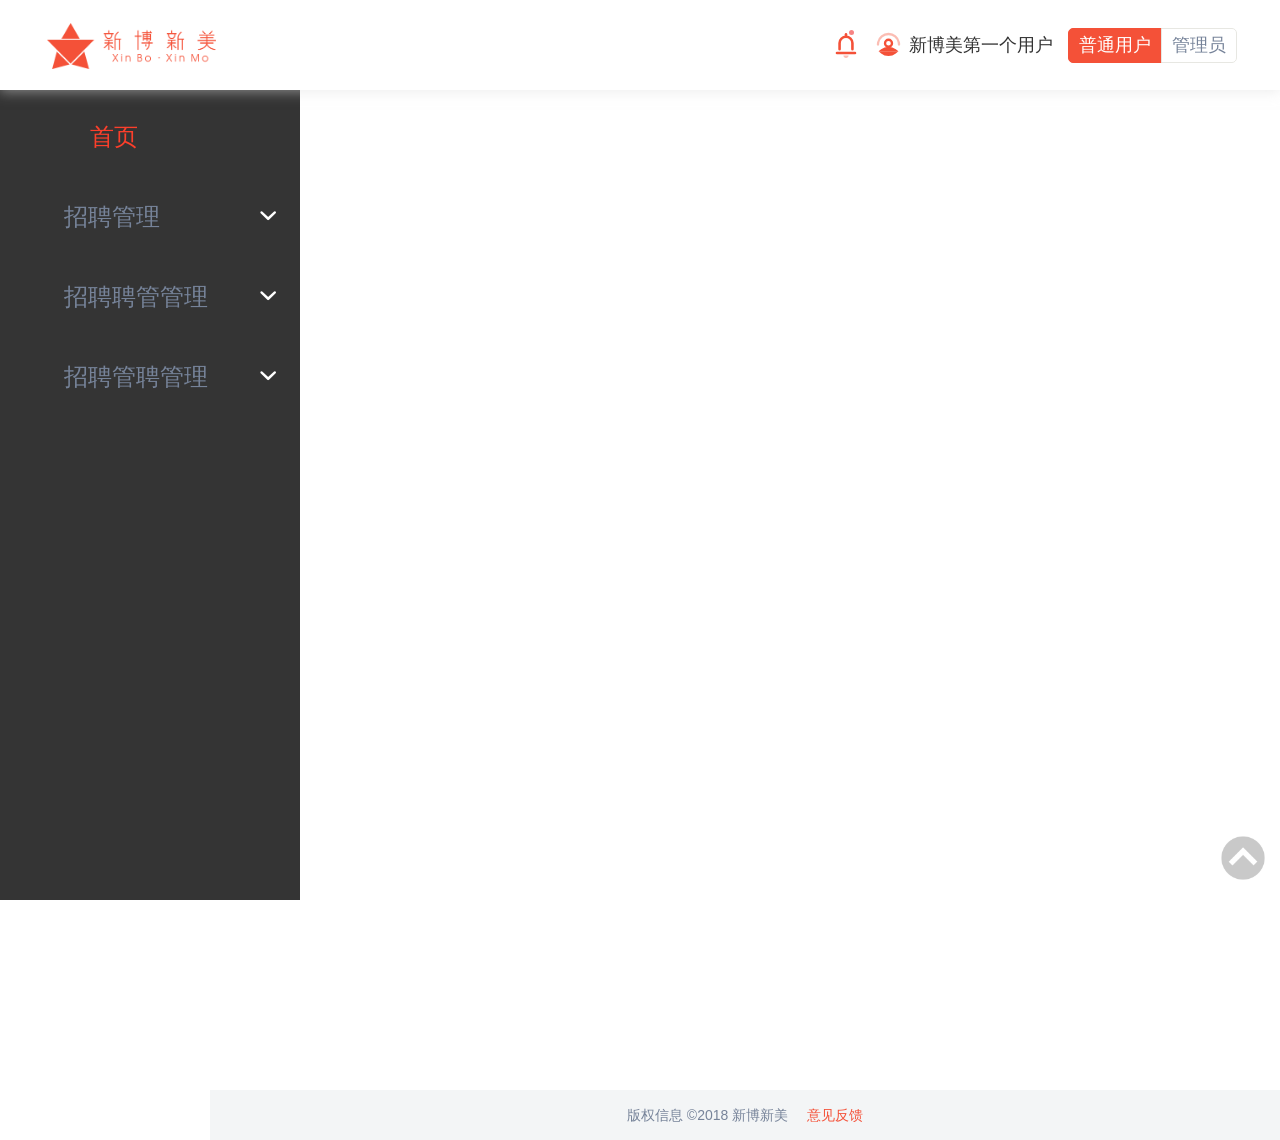
==== index.html @ 7278bc12 "去掉jqui" ====
<!DOCTYPE html>
<html lang="en">
    <head>
        <meta charset="utf-8">
        <title>首页</title>
        <!-- Mobile specific metas -->
        <meta name="viewport" content="width=device-width, initial-scale=1, maximum-scale=1">
        <!-- Force IE9 to render in normal mode -->
        <!--[if IE]>
        <meta http-equiv="x-ua-compatible" content="IE=9" />
        <![endif]-->
        <meta name="description" content=""/>
        <meta name="keywords" content=""/>
        <!-- Icons -->
        <link href="assets/css/icons.css" rel="stylesheet" />
        <!-- Fav and touch icons -->
        <link rel="icon" href="assets/img/ico/favicon.ico" type="image/png">
        <!-- Bootstrap stylesheets (included template modifications) -->
        <link href="assets/css/bootstrap.css" rel="stylesheet" />
        <!-- Plugins stylesheets (all plugin custom css) -->
        <link href="assets/css/plugins.css" rel="stylesheet" />
        <!-- Main stylesheets (template main css file) -->
        <link href="assets/css/main.css" rel="stylesheet" />
    </head>
    <body>
        <!-- Start #header -->
        <div id="header">
            <div class="container-fluid">
                <div class="navbar">
                    <!--logo-->
                    <div class="navbar-header">
                        <a class="navbar-logo" href="index.html">
                            <img src="assets/img/xm-logo.svg">
                        </a>
                    </div>
                    <nav class="top-nav" role="navigation">
                        <ul class="nav navbar-nav pull-right nav-right">
                            <li>
                                <a href="#">
                                    <img class="navicon" src="assets/img/notification.svg" alt="消息">
                                    <span class="square-4 bg-danger"></span>
                                </a>
                            </li>
                            <li>
                                <a href="#">
                                    <img class="navicon" src="assets/img/profile.svg" alt="admin">新博美第一个用户
                                </a>
                            </li>
                            <li>
                                <div class="btn-group btn-account">
                                    <button class="btn btn-primary btn-sm">普通用户</button>
                                    <button class="btn btn-default btn-sm">管理员</button>
                                </div>
                            </li>
                        </ul>
                    </nav>
                </div>
            </div>
            <!-- Start .header-inner -->
        </div>
        <!-- End #header -->

        <!-- Start #sidebar -->
        <div id="sidebar" >
            <div class="sidebar-inner">
                <!-- Start #sideNav -->
                <ul id="sideNav" class="nav nav-pills nav-stacked">
                    <li><a href="index.html">首页</a></li>
                    <li>
                        <a href="#">招聘管理</a>
                        <ul class="nav sub">
                            <li><a href="Apply.html">用人申请</a></li>
                            <li><a href="#">发布招聘</a></li>
                            <li><a href="#">应聘者管理</a></li>
                            <li><a href="#">人才库</a></li>
                        </ul>
                    </li>
                    <li>
                        <a href="#">招聘聘管管理</a>
                        <ul class="nav sub">
                            <li><a href="Apply.html">用人申请</a></li>
                            <li><a href="#">发布招聘</a></li>
                            <li><a href="#">应聘者管理</a></li>
                            <li><a href="#">人才库</a></li>
                        </ul>
                    </li>
                    <li>
                        <a href="#">招聘管聘管理</a>
                        <ul class="nav sub">
                            <li><a href="Apply.html">用人申请</a></li>
                            <li><a href="#">发布招聘</a></li>
                            <li><a href="#">应聘者管理</a></li>
                            <li><a href="#">人才库</a></li>
                        </ul>
                    </li>


                </ul>
                <!-- End #sideNav -->
            </div>
        </div>
        <!-- End #sidebar -->

        <!-- Start #content -->
        <div id="content">
            <!-- Start .content-wrapper -->
            <div class="content-wrapper">

                <!-- End .row -->
                <div class="outlet">
                    <!-- Start .outlet -->
                    <!-- Page start here ( usual with .row ) -->

                    <div class="row" style="height: 1000px">

                    </div>
                    <!-- Page End here -->

                </div>
                <!-- End .outlet -->
                <!--start footer-->
                <footer class="footer">
                    <div class="row">
                        <div class="col-lg-12 col-md-12">
                            版权信息 ©2018 新博新美  <a href="">意见反馈</a>
                        </div>
                    </div>
                </footer>
                <!--end footer-->
            </div>
            <!-- End .content-wrapper -->
            <div class="clearfix"></div>
        </div>
        <!-- End #content -->
       
        <!-- Important javascript libs(put in all pages) -->
        <script src="assets/js/jquery-1.8.3.min.js"></script>
        <script src="assets/js/jquery-ui.js"></script>
        <![endif]-->
        <!-- Bootstrap plugins -->
        <script src="assets/js/bootstrap/bootstrap.js"></script>
        <!-- Handle responsive view functions -->
        <script src="assets/js/jRespond.min.js"></script>
        <!-- Custom scroll for sidebars,tables and etc. -->
        <script src="assets/plugins/core/slimscroll/jquery.slimscroll.min.js"></script>
        <script src="assets/plugins/core/slimscroll/jquery.slimscroll.horizontal.min.js"></script>

        <!-- Other plugins ( load only nessesary plugins for every page) -->
        <script src="assets/plugins/forms/icheck/jquery.icheck.js"></script>
        <script src="assets/plugins/misc/highlight/highlight.pack.js"></script>
        <script src="assets/plugins/misc/countTo/jquery.countTo.js"></script>
        <script src="assets/js/jquery.sprFlat.js"></script>
        <script src="assets/js/app.js"></script>
    </body>
</html>
---- assets/css/icons.css ----
/* ==========================================================================
Icon packs
========================================================================== */
@font-face {
  font-family: 'icomoon';
  src:url('../fonts/icomoon.eot');
  src:url('../fonts/icomoon.eot?#iefix') format('embedded-opentype'),
    url('../fonts/icomoon.ttf') format('truetype'),
    url('../fonts/icomoon.woff') format('woff'),
    url('../fonts/icomoon.svg#icomoon') format('svg');
  font-weight: normal;
  font-style: normal;
}

@font-face {
  font-family: 'brocolidry';
  src:url('../fonts/brocolidry.eot');
  src:url('../fonts/brocolidry.eot?#iefix') format('embedded-opentype'),
    url('../fonts/brocolidry.ttf') format('truetype'),
    url('../fonts/brocolidry.woff') format('woff'),
    url('../fonts/brocolidry.svg#brocolidry') format('svg');
  font-weight: normal;
  font-style: normal;
}

@font-face {
  font-family: 'ecoico';
  src:url('../fonts/ecoico.eot');
  src:url('../fonts/ecoico.eot?#iefix') format('embedded-opentype'),
    url('../fonts/ecoico.ttf') format('truetype'),
    url('../fonts/ecoico.woff') format('woff'),
    url('../fonts/ecoico.svg#ecoico') format('svg');
  font-weight: normal;
  font-style: normal;
}

@font-face {
  font-family: 'steadysets';
  src:url('../fonts/steadysets.eot');
  src:url('../fonts/steadysets.eot?#iefix') format('embedded-opentype'),
    url('../fonts/steadysets.ttf') format('truetype'),
    url('../fonts/steadysets.woff') format('woff'),
    url('../fonts/steadysets.svg#steadysets') format('svg');
  font-weight: normal;
  font-style: normal;
}

@font-face {
  font-family: 'meteo';
  src:url('../fonts/meteo.eot');
  src:url('../fonts/meteo.eot?#iefix') format('embedded-opentype'),
    url('../fonts/meteo.ttf') format('truetype'),
    url('../fonts/meteo.woff') format('woff'),
    url('../fonts/meteo.svg#meteo') format('svg');
  font-weight: normal;
  font-style: normal;
}

@font-face {
  font-family: 'entypo';
  src:url('../fonts/entypo.eot');
  src:url('../fonts/entypo.eot?#iefix') format('embedded-opentype'),
    url('../fonts/entypo.ttf') format('truetype'),
    url('../fonts/entypo.woff') format('woff'),
    url('../fonts/entypo.svg#entypo') format('svg');
  font-weight: normal;
  font-style: normal;
}

@font-face {
  font-family: 'fontawesome';
  src:url('../fonts/fontawesome.eot');
  src:url('../fonts/fontawesome.eot?#iefix') format('embedded-opentype'),
    url('../fonts/fontawesome.ttf') format('truetype'),
    url('../fonts/fontawesome.woff') format('woff'),
    url('../fonts/fontawesome.svg#fontawesome') format('svg');
  font-weight: normal;
  font-style: normal;
}

/* ------------------ Icon preview ( remove it in production sever )--------------------*/
.icon-page i {font-size: 20px; margin-bottom: 10px;}
.icon-page .row {margin-left: 0;margin-right: 0;}

/* ------------------ Target all icons --------------------*/
[class^="im-"], 
[class^="br-"], 
[class^="ec-"], 
[class^="st-"], 
[class^="me-"],
[class^="en-"],
[class^="fa-"] {
  display: inline-block;
  vertical-align: middle;
  margin-top: -1px;
}


/* ------------------ Ico moon --------------------*/
[class^="im-"] {
  font-family: 'icomoon';
  speak: none;
  font-style: normal;
  font-weight: normal;
  font-variant: normal;
  text-transform: none;
  line-height: 1;
  -webkit-font-smoothing: antialiased;
  -moz-osx-font-smoothing: grayscale;
}
.im-home:before {
  content: "\e600";
}
.im-home2:before {
  content: "\e601";
}
.im-home3:before {
  content: "\e602";
}
.im-office:before {
  content: "\e603";
}
.im-newspaper:before {
  content: "\e604";
}
.im-pencil:before {
  content: "\e605";
}
.im-pencil2:before {
  content: "\e606";
}
.im-quill:before {
  content: "\e607";
}
.im-pen:before {
  content: "\e608";
}
.im-headphones:before {
  content: "\e609";
}
.im-play:before {
  content: "\e60a";
}
.im-film:before {
  content: "\e60b";
}
.im-camera:before {
  content: "\e60c";
}
.im-dice:before {
  content: "\e60d";
}
.im-pacman:before {
  content: "\e60e";
}
.im-spades:before {
  content: "\e60f";
}
.im-clubs:before {
  content: "\e610";
}
.im-diamonds:before {
  content: "\e611";
}
.im-file:before {
  content: "\e612";
}
.im-profile:before {
  content: "\e613";
}
.im-file2:before {
  content: "\e614";
}
.im-file3:before {
  content: "\e615";
}
.im-file4:before {
  content: "\e616";
}
.im-copy:before {
  content: "\e617";
}
.im-copy2:before {
  content: "\e618";
}
.im-copy3:before {
  content: "\e619";
}
.im-paste:before {
  content: "\e61a";
}
.im-qrcode:before {
  content: "\e61b";
}
.im-ticket:before {
  content: "\e61c";
}
.im-cart:before {
  content: "\e61d";
}
.im-cart2:before {
  content: "\e61e";
}
.im-cart3:before {
  content: "\e61f";
}
.im-coin:before {
  content: "\e620";
}
.im-credit:before {
  content: "\e621";
}
.im-calculate:before {
  content: "\e622";
}
.im-support:before {
  content: "\e623";
}
.im-compass:before {
  content: "\e624";
}
.im-map:before {
  content: "\e625";
}
.im-map2:before {
  content: "\e626";
}
.im-history:before {
  content: "\e627";
}
.im-clock:before {
  content: "\e628";
}
.im-clock2:before {
  content: "\e629";
}
.im-alarm:before {
  content: "\e62a";
}
.im-alarm2:before {
  content: "\e62b";
}
.im-bell:before {
  content: "\e62c";
}
.im-mobile:before {
  content: "\e62d";
}
.im-tablet:before {
  content: "\e62e";
}
.im-tv:before {
  content: "\e62f";
}
.im-cabinet:before {
  content: "\e630";
}
.im-drawer:before {
  content: "\e631";
}
.im-drawer2:before {
  content: "\e632";
}
.im-drawer3:before {
  content: "\e633";
}
.im-box-add:before {
  content: "\e634";
}
.im-box-remove:before {
  content: "\e635";
}
.im-undo:before {
  content: "\e636";
}
.im-redo:before {
  content: "\e637";
}
.im-forward:before {
  content: "\e638";
}
.im-reply:before {
  content: "\e639";
}
.im-bubble:before {
  content: "\e63a";
}
.im-bubbles:before {
  content: "\e63b";
}
.im-bubbles2:before {
  content: "\e63c";
}
.im-bubble2:before {
  content: "\e63d";
}
.im-bubbles3:before {
  content: "\e63e";
}
.im-busy:before {
  content: "\e63f";
}
.im-spinner:before {
  content: "\e640";
}
.im-spinner2:before {
  content: "\e641";
}
.im-spinner3:before {
  content: "\e642";
}
.im-spinner4:before {
  content: "\e643";
}
.im-spinner5:before {
  content: "\e644";
}
.im-spinner6:before {
  content: "\e645";
}
.im-binoculars:before {
  content: "\e646";
}
.im-search:before {
  content: "\e647";
}
.im-lock:before {
  content: "\e648";
}
.im-lock2:before {
  content: "\e649";
}
.im-unlocked:before {
  content: "\e64a";
}
.im-wrench:before {
  content: "\e64b";
}
.im-settings:before {
  content: "\e64c";
}
.im-equalizer:before {
  content: "\e64d";
}
.im-cog:before {
  content: "\e64e";
}
.im-cogs:before {
  content: "\e64f";
}
.im-cog2:before {
  content: "\e650";
}
.im-gift:before {
  content: "\e651";
}
.im-trophy:before {
  content: "\e652";
}
.im-glass:before {
  content: "\e653";
}
.im-mug:before {
  content: "\e654";
}
.im-food:before {
  content: "\e655";
}
.im-leaf:before {
  content: "\e656";
}
.im-rocket:before {
  content: "\e657";
}
.im-meter:before {
  content: "\e658";
}
.im-meter2:before {
  content: "\e659";
}
.im-airplane:before {
  content: "\e65a";
}
.im-truck:before {
  content: "\e65b";
}
.im-road:before {
  content: "\e65c";
}
.im-accessibility:before {
  content: "\e65d";
}
.im-target:before {
  content: "\e65e";
}
.im-shield:before {
  content: "\e65f";
}
.im-lightning:before {
  content: "\e660";
}
.im-switch:before {
  content: "\e661";
}
.im-power-cord:before {
  content: "\e662";
}
.im-cloud-download:before {
  content: "\e663";
}
.im-cloud-upload:before {
  content: "\e664";
}
.im-download:before {
  content: "\e665";
}
.im-upload:before {
  content: "\e666";
}
.im-download2:before {
  content: "\e667";
}
.im-upload2:before {
  content: "\e668";
}
.im-globe:before {
  content: "\e669";
}
.im-earth:before {
  content: "\e66a";
}
.im-link:before {
  content: "\e66b";
}
.im-brightness-contrast:before {
  content: "\e66c";
}
.im-contrast:before {
  content: "\e66d";
}
.im-star:before {
  content: "\e66e";
}
.im-star2:before {
  content: "\e66f";
}
.im-star3:before {
  content: "\e670";
}
.im-heart:before {
  content: "\e671";
}
.im-heart2:before {
  content: "\e672";
}
.im-heart-broken:before {
  content: "\e673";
}
.im-thumbs-up:before {
  content: "\e674";
}
.im-sad:before {
  content: "\e675";
}
.im-wink:before {
  content: "\e676";
}
.im-wink2:before {
  content: "\e677";
}
.im-grin:before {
  content: "\e678";
}
.im-grin2:before {
  content: "\e679";
}
.im-cool:before {
  content: "\e67a";
}
.im-cool2:before {
  content: "\e67b";
}
.im-angry:before {
  content: "\e67c";
}
.im-angry2:before {
  content: "\e67d";
}
.im-wondering:before {
  content: "\e67e";
}
.im-wondering2:before {
  content: "\e67f";
}
.im-point-up:before {
  content: "\e680";
}
.im-point-right:before {
  content: "\e681";
}
.im-point-down:before {
  content: "\e682";
}
.im-point-left:before {
  content: "\e683";
}
.im-warning:before {
  content: "\e684";
}
.im-notification:before {
  content: "\e685";
}
.im-question:before {
  content: "\e686";
}
.im-checkmark:before {
  content: "\e687";
}
.im-spell-check:before {
  content: "\e688";
}
.im-minus:before {
  content: "\e689";
}
.im-plus:before {
  content: "\e68a";
}
.im-enter:before {
  content: "\e68b";
}
.im-exit:before {
  content: "\e68c";
}
.im-play2:before {
  content: "\e68d";
}
.im-pause:before {
  content: "\e68e";
}
.im-stop:before {
  content: "\e68f";
}
.im-last:before {
  content: "\e690";
}
.im-previous:before {
  content: "\e691";
}
.im-next:before {
  content: "\e692";
}
.im-eject:before {
  content: "\e693";
}
.im-volume-high:before {
  content: "\e694";
}
.im-volume-medium:before {
  content: "\e695";
}
.im-volume-low:before {
  content: "\e696";
}
.im-volume-mute:before {
  content: "\e697";
}
.im-volume-mute2:before {
  content: "\e698";
}
.im-arrow-up-right:before {
  content: "\e699";
}
.im-arrow-right:before {
  content: "\e69a";
}
.im-arrow-down-right:before {
  content: "\e69b";
}
.im-arrow-down:before {
  content: "\e69c";
}
.im-arrow-down-left:before {
  content: "\e69d";
}
.im-arrow-left:before {
  content: "\e69e";
}
.im-arrow-up-left:before {
  content: "\e69f";
}
.im-arrow-up:before {
  content: "\e6a0";
}
.im-arrow-up-right2:before {
  content: "\e6a1";
}
.im-arrow-right2:before {
  content: "\e6a2";
}
.im-arrow-down-right2:before {
  content: "\e6a3";
}
.im-arrow-down2:before {
  content: "\e6a4";
}
.im-arrow-down-left2:before {
  content: "\e6a5";
}
.im-arrow-left2:before {
  content: "\e6a6";
}
.im-tab:before {
  content: "\e6a7";
}
.im-checkbox-checked:before {
  content: "\e6a8";
}
.im-checkbox-unchecked:before {
  content: "\e6a9";
}
.im-checkbox-partial:before {
  content: "\e6aa";
}
.im-text-width:before {
  content: "\e6ab";
}
.im-bold:before {
  content: "\e6ac";
}
.im-underline:before {
  content: "\e6ad";
}
.im-italic:before {
  content: "\e6ae";
}
.im-strikethrough:before {
  content: "\e6af";
}
.im-omega:before {
  content: "\e6b0";
}
.im-sigma:before {
  content: "\e6b1";
}
.im-table:before {
  content: "\e6b2";
}
.im-table2:before {
  content: "\e6b3";
}
.im-paragraph-left:before {
  content: "\e6b4";
}
.im-paragraph-center:before {
  content: "\e6b5";
}
.im-paragraph-right:before {
  content: "\e6b6";
}
.im-paragraph-justify:before {
  content: "\e6b7";
}
.im-indent-increase:before {
  content: "\e6b8";
}
.im-indent-decrease:before {
  content: "\e6b9";
}
.im-new-tab:before {
  content: "\e6ba";
}
.im-embed:before {
  content: "\e6bb";
}
.im-code:before {
  content: "\e6bc";
}
.im-google-plus:before {
  content: "\e6bd";
}
.im-google-plus2:before {
  content: "\e6be";
}
.im-google-plus3:before {
  content: "\e6bf";
}
.im-google-drive:before {
  content: "\e6c0";
}
.im-facebook:before {
  content: "\e6c1";
}
.im-facebook2:before {
  content: "\e6c2";
}
.im-facebook3:before {
  content: "\e6c3";
}
.im-instagram:before {
  content: "\e6c4";
}
.im-twitter:before {
  content: "\e6c5";
}
.im-vimeo2:before {
  content: "\e6c6";
}
.im-vimeo:before {
  content: "\e6c7";
}
.im-lanyrd:before {
  content: "\e6c8";
}
.im-flickr:before {
  content: "\e6c9";
}
.im-flickr2:before {
  content: "\e6ca";
}
.im-flickr3:before {
  content: "\e6cb";
}
.im-flickr4:before {
  content: "\e6cc";
}
.im-picassa:before {
  content: "\e6cd";
}
.im-picassa2:before {
  content: "\e6ce";
}
.im-steam:before {
  content: "\e6cf";
}
.im-github:before {
  content: "\e6d0";
}
.im-github2:before {
  content: "\e6d1";
}
.im-github3:before {
  content: "\e6d2";
}
.im-github4:before {
  content: "\e6d3";
}
.im-github5:before {
  content: "\e6d4";
}
.im-wordpress:before {
  content: "\e6d5";
}
.im-wordpress2:before {
  content: "\e6d6";
}
.im-joomla:before {
  content: "\e6d7";
}
.im-android:before {
  content: "\e6d8";
}
.im-windows:before {
  content: "\e6d9";
}
.im-windows8:before {
  content: "\e6da";
}
.im-soundcloud:before {
  content: "\e6db";
}
.im-soundcloud2:before {
  content: "\e6dc";
}
.im-skype:before {
  content: "\e6dd";
}
.im-reddit:before {
  content: "\e6de";
}
.im-linkedin:before {
  content: "\e6df";
}
.im-xing:before {
  content: "\e6e0";
}
.im-flattr:before {
  content: "\e6e1";
}
.im-foursquare:before {
  content: "\e6e2";
}
.im-foursquare2:before {
  content: "\e6e3";
}
.im-paypal:before {
  content: "\e6e4";
}
.im-paypal2:before {
  content: "\e6e5";
}
.im-paypal3:before {
  content: "\e6e6";
}
.im-yelp:before {
  content: "\e6e7";
}
.im-html5:before {
  content: "\e6e8";
}
.im-html52:before {
  content: "\e6e9";
}
.im-css3:before {
  content: "\e6ea";
}
.im-chrome:before {
  content: "\e6eb";
}
.im-firefox:before {
  content: "\e6ec";
}
.im-IE:before {
  content: "\e6ed";
}
.im-opera:before {
  content: "\e6ee";
}
.im-safari:before {
  content: "\e6ef";
}
.im-blogger:before {
  content: "\e6f0";
}
.im-blogger2:before {
  content: "\e6f1";
}
.im-tumblr:before {
  content: "\e6f2";
}
.im-tumblr2:before {
  content: "\e6f3";
}
.im-yahoo:before {
  content: "\e6f4";
}
.im-tux:before {
  content: "\e6f5";
}
.im-apple:before {
  content: "\e6f6";
}
.im-finder:before {
  content: "\e6f7";
}
.im-lastfm:before {
  content: "\e6f8";
}
.im-delicious:before {
  content: "\e6f9";
}
.im-stumbleupon:before {
  content: "\e6fa";
}
.im-stumbleupon2:before {
  content: "\e6fb";
}
.im-stackoverflow:before {
  content: "\e6fc";
}
.im-pinterest:before {
  content: "\e6fd";
}
.im-pinterest2:before {
  content: "\e6fe";
}
.im-xing2:before {
  content: "\e6ff";
}
.im-file-pdf:before {
  content: "\e700";
}
.im-file-openoffice:before {
  content: "\e701";
}
.im-file-word:before {
  content: "\e702";
}
.im-file-excel:before {
  content: "\e703";
}
.im-file-zip:before {
  content: "\e704";
}
.im-file-powerpoint:before {
  content: "\e705";
}
.im-file-xml:before {
  content: "\e706";
}
.im-file-css:before {
  content: "\e707";
}
.im-lastfm2:before {
  content: "\e708";
}
.im-libreoffice:before {
  content: "\e709";
}
.im-IcoMoon:before {
  content: "\e70a";
}
.im-blog:before {
  content: "\e70b";
}
.im-droplet:before {
  content: "\e70c";
}
.im-paint-format:before {
  content: "\e70d";
}
.im-image:before {
  content: "\e70e";
}
.im-image2:before {
  content: "\e70f";
}
.im-images:before {
  content: "\e710";
}
.im-camera2:before {
  content: "\e711";
}
.im-music:before {
  content: "\e712";
}
.im-pawn:before {
  content: "\e713";
}
.im-bullhorn:before {
  content: "\e714";
}
.im-connection:before {
  content: "\e715";
}
.im-podcast:before {
  content: "\e716";
}
.im-feed:before {
  content: "\e717";
}
.im-book:before {
  content: "\e718";
}
.im-books:before {
  content: "\e719";
}
.im-library:before {
  content: "\e71a";
}
.im-paste2:before {
  content: "\e71b";
}
.im-paste3:before {
  content: "\e71c";
}
.im-stack:before {
  content: "\e71d";
}
.im-folder:before {
  content: "\e71e";
}
.im-folder-open:before {
  content: "\e71f";
}
.im-tag:before {
  content: "\e720";
}
.im-tags:before {
  content: "\e721";
}
.im-barcode:before {
  content: "\e722";
}
.im-phone:before {
  content: "\e723";
}
.im-phone-hang-up:before {
  content: "\e724";
}
.im-address-book:before {
  content: "\e725";
}
.im-notebook:before {
  content: "\e726";
}
.im-envelope:before {
  content: "\e727";
}
.im-pushpin:before {
  content: "\e728";
}
.im-location:before {
  content: "\e729";
}
.im-location2:before {
  content: "\e72a";
}
.im-stopwatch:before {
  content: "\e72b";
}
.im-calendar:before {
  content: "\e72c";
}
.im-calendar2:before {
  content: "\e72d";
}
.im-print:before {
  content: "\e72e";
}
.im-keyboard:before {
  content: "\e72f";
}
.im-screen:before {
  content: "\e730";
}
.im-laptop:before {
  content: "\e731";
}
.im-mobile2:before {
  content: "\e732";
}
.im-download3:before {
  content: "\e733";
}
.im-upload3:before {
  content: "\e734";
}
.im-disk:before {
  content: "\e735";
}
.im-storage:before {
  content: "\e736";
}
.im-undo2:before {
  content: "\e737";
}
.im-redo2:before {
  content: "\e738";
}
.im-flip:before {
  content: "\e739";
}
.im-flip2:before {
  content: "\e73a";
}
.im-bubbles4:before {
  content: "\e73b";
}
.im-user:before {
  content: "\e73c";
}
.im-users:before {
  content: "\e73d";
}
.im-user2:before {
  content: "\e73e";
}
.im-users2:before {
  content: "\e73f";
}
.im-user3:before {
  content: "\e740";
}
.im-user4:before {
  content: "\e741";
}
.im-quotes-left:before {
  content: "\e742";
}
.im-zoom-in:before {
  content: "\e743";
}
.im-zoom-out:before {
  content: "\e744";
}
.im-expand:before {
  content: "\e745";
}
.im-contract:before {
  content: "\e746";
}
.im-expand2:before {
  content: "\e747";
}
.im-contract2:before {
  content: "\e748";
}
.im-key:before {
  content: "\e749";
}
.im-key2:before {
  content: "\e74a";
}
.im-hammer:before {
  content: "\e74b";
}
.im-wand:before {
  content: "\e74c";
}
.im-aid:before {
  content: "\e74d";
}
.im-bug:before {
  content: "\e74e";
}
.im-pie:before {
  content: "\e74f";
}
.im-stats:before {
  content: "\e750";
}
.im-bars:before {
  content: "\e751";
}
.im-bars2:before {
  content: "\e752";
}
.im-dashboard:before {
  content: "\e753";
}
.im-hammer2:before {
  content: "\e754";
}
.im-fire:before {
  content: "\e755";
}
.im-lab:before {
  content: "\e756";
}
.im-magnet:before {
  content: "\e757";
}
.im-remove:before {
  content: "\e758";
}
.im-remove2:before {
  content: "\e759";
}
.im-briefcase:before {
  content: "\e75a";
}
.im-signup:before {
  content: "\e75b";
}
.im-list:before {
  content: "\e75c";
}
.im-list2:before {
  content: "\e75d";
}
.im-numbered-list:before {
  content: "\e75e";
}
.im-menu:before {
  content: "\e75f";
}
.im-menu2:before {
  content: "\e760";
}
.im-tree:before {
  content: "\e761";
}
.im-cloud:before {
  content: "\e762";
}
.im-flag:before {
  content: "\e763";
}
.im-attachment:before {
  content: "\e764";
}
.im-eye:before {
  content: "\e765";
}
.im-eye-blocked:before {
  content: "\e766";
}
.im-eye2:before {
  content: "\e767";
}
.im-bookmark:before {
  content: "\e768";
}
.im-bookmarks:before {
  content: "\e769";
}
.im-brightness-medium:before {
  content: "\e76a";
}
.im-thumbs-up2:before {
  content: "\e76b";
}
.im-happy:before {
  content: "\e76c";
}
.im-happy2:before {
  content: "\e76d";
}
.im-smiley:before {
  content: "\e76e";
}
.im-smiley2:before {
  content: "\e76f";
}
.im-tongue:before {
  content: "\e770";
}
.im-tongue2:before {
  content: "\e771";
}
.im-sad2:before {
  content: "\e772";
}
.im-evil:before {
  content: "\e773";
}
.im-evil2:before {
  content: "\e774";
}
.im-shocked:before {
  content: "\e775";
}
.im-shocked2:before {
  content: "\e776";
}
.im-confused:before {
  content: "\e777";
}
.im-confused2:before {
  content: "\e778";
}
.im-neutral:before {
  content: "\e779";
}
.im-neutral2:before {
  content: "\e77a";
}
.im-info:before {
  content: "\e77b";
}
.im-info2:before {
  content: "\e77c";
}
.im-blocked:before {
  content: "\e77d";
}
.im-cancel-circle:before {
  content: "\e77e";
}
.im-checkmark-circle:before {
  content: "\e77f";
}
.im-spam:before {
  content: "\e780";
}
.im-close:before {
  content: "\e781";
}
.im-checkmark2:before {
  content: "\e782";
}
.im-backward:before {
  content: "\e783";
}
.im-forward2:before {
  content: "\e784";
}
.im-play3:before {
  content: "\e785";
}
.im-pause2:before {
  content: "\e786";
}
.im-stop2:before {
  content: "\e787";
}
.im-backward2:before {
  content: "\e788";
}
.im-forward3:before {
  content: "\e789";
}
.im-first:before {
  content: "\e78a";
}
.im-volume-increase:before {
  content: "\e78b";
}
.im-volume-decrease:before {
  content: "\e78c";
}
.im-loop:before {
  content: "\e78d";
}
.im-loop2:before {
  content: "\e78e";
}
.im-loop3:before {
  content: "\e78f";
}
.im-shuffle:before {
  content: "\e790";
}
.im-arrow-up-left2:before {
  content: "\e791";
}
.im-arrow-up2:before {
  content: "\e792";
}
.im-arrow-right3:before {
  content: "\e793";
}
.im-arrow-down-right3:before {
  content: "\e794";
}
.im-arrow-down3:before {
  content: "\e795";
}
.im-arrow-down-left3:before {
  content: "\e796";
}
.im-arrow-left3:before {
  content: "\e797";
}
.im-arrow-up-left3:before {
  content: "\e798";
}
.im-arrow-up3:before {
  content: "\e799";
}
.im-arrow-up-right3:before {
  content: "\e79a";
}
.im-radio-checked:before {
  content: "\e79b";
}
.im-radio-unchecked:before {
  content: "\e79c";
}
.im-crop:before {
  content: "\e79d";
}
.im-scissors:before {
  content: "\e79e";
}
.im-filter:before {
  content: "\e79f";
}
.im-filter2:before {
  content: "\e7a0";
}
.im-font:before {
  content: "\e7a1";
}
.im-text-height:before {
  content: "\e7a2";
}
.im-insert-template:before {
  content: "\e7a3";
}
.im-pilcrow:before {
  content: "\e7a4";
}
.im-left-toright:before {
  content: "\e7a5";
}
.im-right-toleft:before {
  content: "\e7a6";
}
.im-paragraph-left2:before {
  content: "\e7a7";
}
.im-paragraph-center2:before {
  content: "\e7a8";
}
.im-paragraph-right2:before {
  content: "\e7a9";
}
.im-paragraph-justify2:before {
  content: "\e7aa";
}
.im-console:before {
  content: "\e7ab";
}
.im-share:before {
  content: "\e7ac";
}
.im-mail:before {
  content: "\e7ad";
}
.im-mail2:before {
  content: "\e7ae";
}
.im-mail3:before {
  content: "\e7af";
}
.im-mail4:before {
  content: "\e7b0";
}
.im-google:before {
  content: "\e7b1";
}
.im-google-plus4:before {
  content: "\e7b2";
}
.im-twitter2:before {
  content: "\e7b3";
}
.im-twitter3:before {
  content: "\e7b4";
}
.im-feed2:before {
  content: "\e7b5";
}
.im-feed3:before {
  content: "\e7b6";
}
.im-feed4:before {
  content: "\e7b7";
}
.im-youtube:before {
  content: "\e7b8";
}
.im-youtube2:before {
  content: "\e7b9";
}
.im-vimeo3:before {
  content: "\e7ba";
}
.im-dribbble:before {
  content: "\e7bb";
}
.im-dribbble2:before {
  content: "\e7bc";
}
.im-dribbble3:before {
  content: "\e7bd";
}
.im-forrst:before {
  content: "\e7be";
}
.im-forrst2:before {
  content: "\e7bf";
}
.im-deviantart:before {
  content: "\e7c0";
}
.im-deviantart2:before {
  content: "\e7c1";
}
.im-steam2:before {
  content: "\e7c2";
}

/* ------------------ Brocolidry --------------------*/

[class^="br-"] {
  font-family: 'brocolidry';
  speak: none;
  font-style: normal;
  font-weight: normal;
  font-variant: normal;
  text-transform: none;
  line-height: 1;
  -webkit-font-smoothing: antialiased;
  -moz-osx-font-smoothing: grayscale;
}

.br-warning:before {
  content: "\e600";
}
.br-cloud:before {
  content: "\e601";
}
.br-locked:before {
  content: "\e602";
}
.br-inbox:before {
  content: "\e603";
}
.br-comment:before {
  content: "\e604";
}
.br-mic:before {
  content: "\e605";
}
.br-envelope:before {
  content: "\e606";
}
.br-briefcase:before {
  content: "\e607";
}
.br-cart:before {
  content: "\e608";
}
.br-contrast:before {
  content: "\e609";
}
.br-clock:before {
  content: "\e60a";
}
.br-user:before {
  content: "\e60b";
}
.br-cog:before {
  content: "\e60c";
}
.br-music:before {
  content: "\e60d";
}
.br-twitter:before {
  content: "\e60e";
}
.br-pencil:before {
  content: "\e60f";
}
.br-frame:before {
  content: "\e610";
}
.br-switch:before {
  content: "\e611";
}
.br-star:before {
  content: "\e612";
}
.br-key:before {
  content: "\e613";
}
.br-chart:before {
  content: "\e614";
}
.br-apple:before {
  content: "\e615";
}
.br-file:before {
  content: "\e616";
}
.br-plus:before {
  content: "\e617";
}
.br-minus:before {
  content: "\e618";
}
.br-picture:before {
  content: "\e619";
}
.br-folder:before {
  content: "\e61a";
}
.br-camera:before {
  content: "\e61b";
}
.br-search:before {
  content: "\e61c";
}
.br-dribbble:before {
  content: "\e61d";
}
.br-forrst:before {
  content: "\e61e";
}
.br-feed:before {
  content: "\e61f";
}
.br-blocked:before {
  content: "\e620";
}
.br-target:before {
  content: "\e621";
}
.br-play:before {
  content: "\e622";
}
.br-pause:before {
  content: "\e623";
}
.br-bug:before {
  content: "\e624";
}
.br-console:before {
  content: "\e625";
}
.br-film:before {
  content: "\e626";
}
.br-type:before {
  content: "\e627";
}
.br-home:before {
  content: "\e628";
}
.br-earth:before {
  content: "\e629";
}
.br-location:before {
  content: "\e62a";
}
.br-info:before {
  content: "\e62b";
}
.br-eye:before {
  content: "\e62c";
}
.br-heart:before {
  content: "\e62d";
}
.br-bookmark:before {
  content: "\e62e";
}
.br-wrench:before {
  content: "\e62f";
}
.br-calendar:before {
  content: "\e630";
}
.br-window:before {
  content: "\e631";
}
.br-monitor:before {
  content: "\e632";
}
.br-mobile:before {
  content: "\e633";
}
.br-droplet:before {
  content: "\e634";
}
.br-mouse:before {
  content: "\e635";
}
.br-refresh:before {
  content: "\e636";
}
.br-location2:before {
  content: "\e637";
}
.br-tag:before {
  content: "\e638";
}
.br-phone:before {
  content: "\e639";
}
.br-star2:before {
  content: "\e63a";
}
.br-pointer:before {
  content: "\e63b";
}
.br-thumbs-up:before {
  content: "\e63c";
}
.br-thumbs-down:before {
  content: "\e63d";
}
.br-headphones:before {
  content: "\e63e";
}
.br-move:before {
  content: "\e63f";
}
.br-checkmark:before {
  content: "\e640";
}
.br-cancel:before {
  content: "\e641";
}
.br-skype:before {
  content: "\e642";
}
.br-gift:before {
  content: "\e643";
}
.br-cone:before {
  content: "\e644";
}
.br-alarm:before {
  content: "\e645";
}
.br-coffee:before {
  content: "\e646";
}
.br-basket:before {
  content: "\e647";
}
.br-flag:before {
  content: "\e648";
}
.br-ipod:before {
  content: "\e649";
}
.br-trashcan:before {
  content: "\e64a";
}
.br-bolt:before {
  content: "\e64b";
}
.br-ampersand:before {
  content: "\e64c";
}
.br-compass:before {
  content: "\e64d";
}
.br-list:before {
  content: "\e64e";
}
.br-grid:before {
  content: "\e64f";
}
.br-volume:before {
  content: "\e650";
}
.br-volume2:before {
  content: "\e651";
}
.br-stats:before {
  content: "\e652";
}
.br-target2:before {
  content: "\e653";
}
.br-forward:before {
  content: "\e654";
}
.br-paperclip:before {
  content: "\e655";
}
.br-keyboard:before {
  content: "\e656";
}
.br-crop:before {
  content: "\e657";
}
.br-floppy:before {
  content: "\e658";
}
.br-filter:before {
  content: "\e659";
}
.br-trophy:before {
  content: "\e65a";
}
.br-diary:before {
  content: "\e65b";
}
.br-address-book:before {
  content: "\e65c";
}
.br-stop:before {
  content: "\e65d";
}
.br-smiley:before {
  content: "\e65e";
}
.br-shit:before {
  content: "\e65f";
}
.br-bookmark2:before {
  content: "\e660";
}
.br-camera2:before {
  content: "\e661";
}
.br-lamp:before {
  content: "\e662";
}
.br-disk:before {
  content: "\e663";
}
.br-button:before {
  content: "\e664";
}
.br-database:before {
  content: "\e665";
}
.br-credit-card:before {
  content: "\e666";
}
.br-atom:before {
  content: "\e667";
}
.br-winsows:before {
  content: "\e668";
}
.br-target3:before {
  content: "\e669";
}
.br-battery:before {
  content: "\e66a";
}
.br-code:before {
  content: "\e66b";
}

/* ------------------ Eco ico --------------------*/

[class^="ec-"] {
  font-family: 'ecoico';
  speak: none;
  font-style: normal;
  font-weight: normal;
  font-variant: normal;
  text-transform: none;
  line-height: 1;
  -webkit-font-smoothing: antialiased;
  -moz-osx-font-smoothing: grayscale;
}

.ec-download:before {
  content: "\e600";
}
.ec-pencil:before {
  content: "\e601";
}
.ec-chat:before {
  content: "\e602";
}
.ec-archive:before {
  content: "\e603";
}
.ec-user:before {
  content: "\e604";
}
.ec-users:before {
  content: "\e605";
}
.ec-archive2:before {
  content: "\e606";
}
.ec-earth:before {
  content: "\e607";
}
.ec-location:before {
  content: "\e608";
}
.ec-contract:before {
  content: "\e609";
}
.ec-mobile:before {
  content: "\e60a";
}
.ec-screen:before {
  content: "\e60b";
}
.ec-mail:before {
  content: "\e60c";
}
.ec-support:before {
  content: "\e60d";
}
.ec-help:before {
  content: "\e60e";
}
.ec-videos:before {
  content: "\e60f";
}
.ec-pictures:before {
  content: "\e610";
}
.ec-link:before {
  content: "\e611";
}
.ec-clock:before {
  content: "\e612";
}
.ec-photoshop:before {
  content: "\e613";
}
.ec-illustrator:before {
  content: "\e614";
}
.ec-star:before {
  content: "\e615";
}
.ec-heart:before {
  content: "\e616";
}
.ec-bookmark:before {
  content: "\e617";
}
.ec-file:before {
  content: "\e618";
}
.ec-feed:before {
  content: "\e619";
}
.ec-locked:before {
  content: "\e61a";
}
.ec-unlocked:before {
  content: "\e61b";
}
.ec-refresh:before {
  content: "\e61c";
}
.ec-list:before {
  content: "\e61d";
}
.ec-share:before {
  content: "\e61e";
}
.ec-archive3:before {
  content: "\e61f";
}
.ec-images:before {
  content: "\e620";
}
.ec-images2:before {
  content: "\e621";
}
.ec-search:before {
  content: "\e622";
}
.ec-cog:before {
  content: "\e623";
}
.ec-trashcan:before {
  content: "\e624";
}
.ec-pencil2:before {
  content: "\e625";
}
.ec-info:before {
  content: "\e626";
}

/* ------------------ Steadysets --------------------*/

[class^="st-"] {
  font-family: 'steadysets';
  speak: none;
  font-style: normal;
  font-weight: normal;
  font-variant: normal;
  text-transform: none;
  line-height: 1;
  -webkit-font-smoothing: antialiased;
  -moz-osx-font-smoothing: grayscale;
}

.st-type:before {
  content: "\e600";
}
.st-box:before {
  content: "\e601";
}
.st-archive:before {
  content: "\e602";
}
.st-envelope:before {
  content: "\e603";
}
.st-email:before {
  content: "\e604";
}
.st-files:before {
  content: "\e605";
}
.st-uniE606:before {
  content: "\e606";
}
.st-file-settings:before {
  content: "\e607";
}
.st-file-add:before {
  content: "\e608";
}
.st-file:before {
  content: "\e609";
}
.st-align-left:before {
  content: "\e60a";
}
.st-align-right:before {
  content: "\e60b";
}
.st-align-center:before {
  content: "\e60c";
}
.st-align-justify:before {
  content: "\e60d";
}
.st-folder-check:before {
  content: "\e60e";
}
.st-wifi-low:before {
  content: "\e60f";
}
.st-wifi-mid:before {
  content: "\e610";
}
.st-wifi-full:before {
  content: "\e611";
}
.st-connection-empty:before {
  content: "\e612";
}
.st-connection-25:before {
  content: "\e613";
}
.st-connection-50:before {
  content: "\e614";
}
.st-connection-75:before {
  content: "\e615";
}
.st-connection-full:before {
  content: "\e616";
}
.st-list:before {
  content: "\e617";
}
.st-grid:before {
  content: "\e618";
}
.st-uniE619:before {
  content: "\e619";
}
.st-battery-charging:before {
  content: "\e61a";
}
.st-battery-empty:before {
  content: "\e61b";
}
.st-arrow-down:before {
  content: "\e61c";
}
.st-arrow-right:before {
  content: "\e61d";
}
.st-reload:before {
  content: "\e61e";
}
.st-refresh:before {
  content: "\e61f";
}
.st-volume:before {
  content: "\e620";
}
.st-volume-increase:before {
  content: "\e621";
}
.st-volume-decrease:before {
  content: "\e622";
}
.st-mute:before {
  content: "\e623";
}
.st-microphone:before {
  content: "\e624";
}
.st-microphone-off:before {
  content: "\e625";
}
.st-book:before {
  content: "\e626";
}
.st-checkmark:before {
  content: "\e627";
}
.st-checkbox-checked:before {
  content: "\e628";
}
.st-checkbox:before {
  content: "\e629";
}
.st-chat:before {
  content: "\e62a";
}
.st-chat-1:before {
  content: "\e62b";
}
.st-chat-2:before {
  content: "\e62c";
}
.st-chat-3:before {
  content: "\e62d";
}
.st-comment:before {
  content: "\e62e";
}
.st-calendar:before {
  content: "\e62f";
}
.st-bookmark:before {
  content: "\e630";
}
.st-email2:before {
  content: "\e631";
}
.st-heart:before {
  content: "\e632";
}
.st-enter:before {
  content: "\e633";
}
.st-cloud:before {
  content: "\e634";
}
.st-book2:before {
  content: "\e635";
}
.st-star:before {
  content: "\e636";
}
.st-clock:before {
  content: "\e637";
}
.st-unlocked:before {
  content: "\e638";
}
.st-unlocked2:before {
  content: "\e639";
}
.st-users:before {
  content: "\e63a";
}
.st-user:before {
  content: "\e63b";
}
.st-users2:before {
  content: "\e63c";
}
.st-user2:before {
  content: "\e63d";
}
.st-bullhorn:before {
  content: "\e63e";
}
.st-share:before {
  content: "\e63f";
}
.st-screen:before {
  content: "\e640";
}
.st-phone:before {
  content: "\e641";
}
.st-phone-portrait:before {
  content: "\e642";
}
.st-phone-landscape:before {
  content: "\e643";
}
.st-tablet:before {
  content: "\e644";
}
.st-tablet-landscape:before {
  content: "\e645";
}
.st-drink:before {
  content: "\e646";
}
.st-shorts:before {
  content: "\e647";
}
.st-vcard:before {
  content: "\e648";
}
.st-sun:before {
  content: "\e649";
}
.st-bill:before {
  content: "\e64a";
}
.st-coffee:before {
  content: "\e64b";
}
.st-uniE64C:before {
  content: "\e64c";
}
.st-newspaper:before {
  content: "\e64d";
}
.st-stack:before {
  content: "\e64e";
}
.st-map-marker:before {
  content: "\e64f";
}
.st-map:before {
  content: "\e650";
}
.st-support:before {
  content: "\e651";
}
.st-uniE652:before {
  content: "\e652";
}
.st-barbell:before {
  content: "\e653";
}
.st-lab:before {
  content: "\e654";
}
.st-clipboard:before {
  content: "\e655";
}
.st-mug:before {
  content: "\e656";
}
.st-bucket:before {
  content: "\e657";
}
.st-select:before {
  content: "\e658";
}
.st-graph:before {
  content: "\e659";
}
.st-crop:before {
  content: "\e65a";
}
.st-image:before {
  content: "\e65b";
}
.st-cube:before {
  content: "\e65c";
}
.st-bars:before {
  content: "\e65d";
}
.st-chart:before {
  content: "\e65e";
}
.st-pencil:before {
  content: "\e65f";
}
.st-measure:before {
  content: "\e660";
}
.st-eyedropper:before {
  content: "\e661";
}
.st-file-broken:before {
  content: "\e662";
}
.st-browser:before {
  content: "\e663";
}
.st-windows:before {
  content: "\e664";
}
.st-window:before {
  content: "\e665";
}
.st-folder:before {
  content: "\e666";
}
.st-folder-add:before {
  content: "\e667";
}
.st-folder-settings:before {
  content: "\e668";
}
.st-battery-25:before {
  content: "\e669";
}
.st-battery-50:before {
  content: "\e66a";
}
.st-battery-75:before {
  content: "\e66b";
}
.st-battery-full:before {
  content: "\e66c";
}
.st-settings:before {
  content: "\e66d";
}
.st-arrow-left:before {
  content: "\e66e";
}
.st-arrow-up:before {
  content: "\e66f";
}
.st-paperclip:before {
  content: "\e670";
}
.st-download:before {
  content: "\e671";
}
.st-tag:before {
  content: "\e672";
}
.st-trashcan:before {
  content: "\e673";
}
.st-search:before {
  content: "\e674";
}
.st-zoom-in:before {
  content: "\e675";
}
.st-zoom-out:before {
  content: "\e676";
}
.st-printer:before {
  content: "\e677";
}
.st-home:before {
  content: "\e678";
}
.st-flag:before {
  content: "\e679";
}
.st-meter:before {
  content: "\e67a";
}
.st-switch:before {
  content: "\e67b";
}
.st-forbidden:before {
  content: "\e67c";
}
.st-lock:before {
  content: "\e67d";
}
.st-laptop:before {
  content: "\e67e";
}
.st-camera:before {
  content: "\e67f";
}
.st-microwave-oven:before {
  content: "\e680";
}
.st-credit-cards:before {
  content: "\e681";
}
.st-calculator:before {
  content: "\e682";
}
.st-bag:before {
  content: "\e683";
}
.st-diamond:before {
  content: "\e684";
}
.st-stopwatch:before {
  content: "\e685";
}
.st-atom:before {
  content: "\e686";
}
.st-syringe:before {
  content: "\e687";
}
.st-health:before {
  content: "\e688";
}
.st-bolt:before {
  content: "\e689";
}
.st-pill:before {
  content: "\e68a";
}
.st-bones:before {
  content: "\e68b";
}

/* ------------------ Meteo --------------------*/
[class^="me-"] {
  font-family: 'meteo';
  speak: none;
  font-style: normal;
  font-weight: normal;
  font-variant: normal;
  text-transform: none;
  line-height: 1;
  -webkit-font-smoothing: antialiased;
  -moz-osx-font-smoothing: grayscale;
}

.me-sunrise:before {
  content: "\e600";
}
.me-sun:before {
  content: "\e601";
}
.me-moon:before {
  content: "\e602";
}
.me-sun2:before {
  content: "\e603";
}
.me-windy:before {
  content: "\e604";
}
.me-wind:before {
  content: "\e605";
}
.me-snowflake:before {
  content: "\e606";
}
.me-cloudy:before {
  content: "\e607";
}
.me-cloud:before {
  content: "\e608";
}
.me-weather:before {
  content: "\e609";
}
.me-weather2:before {
  content: "\e60a";
}
.me-weather3:before {
  content: "\e60b";
}
.me-lines:before {
  content: "\e60c";
}
.me-rainy:before {
  content: "\e60d";
}
.me-windy2:before {
  content: "\e60e";
}
.me-windy3:before {
  content: "\e60f";
}
.me-snowy:before {
  content: "\e610";
}
.me-snowy2:before {
  content: "\e611";
}
.me-snowy3:before {
  content: "\e612";
}
.me-weather4:before {
  content: "\e613";
}
.me-cloudy2:before {
  content: "\e614";
}
.me-cloud2:before {
  content: "\e615";
}
.me-lightning:before {
  content: "\e616";
}
.me-sun3:before {
  content: "\e617";
}
.me-moon2:before {
  content: "\e618";
}
.me-rainy2:before {
  content: "\e619";
}
.me-windy4:before {
  content: "\e61a";
}
.me-windy5:before {
  content: "\e61b";
}
.me-snowy4:before {
  content: "\e61c";
}
.me-snowy5:before {
  content: "\e61d";
}
.me-weather5:before {
  content: "\e61e";
}
.me-cloudy3:before {
  content: "\e61f";
}
.me-lightning2:before {
  content: "\e620";
}
.me-thermometer:before {
  content: "\e621";
}
.me-compass:before {
  content: "\e622";
}
.me-none:before {
  content: "\e623";
}
.me-Celsius:before {
  content: "\e624";
}
.me-cloud3:before {
  content: "\e625";
}
.me-cloudy4:before {
  content: "\e626";
}
.me-Fahrenheit:before {
  content: "\e627";
}
.me-cloud4:before {
  content: "\e628";
}
.me-cloud5:before {
  content: "\e629";
}
.me-lightning3:before {
  content: "\e62a";
}
.me-lightning4:before {
  content: "\e62b";
}
.me-lightning5:before {
  content: "\e62c";
}
.me-rainy3:before {
  content: "\e62d";
}
.me-rainy4:before {
  content: "\e62e";
}

/* ------------------ Entypo --------------------*/
[class^="en-"] {
  font-family: 'entypo';
  speak: none;
  font-style: normal;
  font-weight: normal;
  font-variant: normal;
  text-transform: none;
  line-height: 1;
  -webkit-font-smoothing: antialiased;
  -moz-osx-font-smoothing: grayscale;
}

.en-phone:before {
  content: "\e600";
}
.en-mobile:before {
  content: "\e601";
}
.en-mouse:before {
  content: "\e602";
}
.en-directions:before {
  content: "\e603";
}
.en-mail:before {
  content: "\e604";
}
.en-paperplane:before {
  content: "\e605";
}
.en-pencil:before {
  content: "\e606";
}
.en-feather:before {
  content: "\e607";
}
.en-paperclip:before {
  content: "\e608";
}
.en-drawer:before {
  content: "\e609";
}
.en-reply:before {
  content: "\e60a";
}
.en-reply-all:before {
  content: "\e60b";
}
.en-forward:before {
  content: "\e60c";
}
.en-user:before {
  content: "\e60d";
}
.en-users:before {
  content: "\e60e";
}
.en-user-add:before {
  content: "\e60f";
}
.en-vcard:before {
  content: "\e610";
}
.en-export:before {
  content: "\e611";
}
.en-location:before {
  content: "\e612";
}
.en-map:before {
  content: "\e613";
}
.en-sharable:before {
  content: "\e614";
}
.en-heart:before {
  content: "\e615";
}
.en-heart2:before {
  content: "\e616";
}
.en-star:before {
  content: "\e617";
}
.en-star2:before {
  content: "\e618";
}
.en-thumbs-up:before {
  content: "\e619";
}
.en-thumbs-down:before {
  content: "\e61a";
}
.en-chat:before {
  content: "\e61b";
}
.en-comment:before {
  content: "\e61c";
}
.en-quote:before {
  content: "\e61d";
}
.en-house:before {
  content: "\e61e";
}
.en-popup:before {
  content: "\e61f";
}
.en-search:before {
  content: "\e620";
}
.en-flashlight:before {
  content: "\e621";
}
.en-printer:before {
  content: "\e622";
}
.en-bell:before {
  content: "\e623";
}
.en-link:before {
  content: "\e624";
}
.en-flag:before {
  content: "\e625";
}
.en-cog:before {
  content: "\e626";
}
.en-tools:before {
  content: "\e627";
}
.en-moon:before {
  content: "\e628";
}
.en-palette:before {
  content: "\e629";
}
.en-leaf:before {
  content: "\e62a";
}
.en-music:before {
  content: "\e62b";
}
.en-music2:before {
  content: "\e62c";
}
.en-new:before {
  content: "\e62d";
}
.en-graduation:before {
  content: "\e62e";
}
.en-book:before {
  content: "\e62f";
}
.en-newspaper:before {
  content: "\e630";
}
.en-bag:before {
  content: "\e631";
}
.en-airplane:before {
  content: "\e632";
}
.en-lifebuoy:before {
  content: "\e633";
}
.en-eye:before {
  content: "\e634";
}
.en-clock:before {
  content: "\e635";
}
.en-microphone:before {
  content: "\e636";
}
.en-calendar:before {
  content: "\e637";
}
.en-bolt:before {
  content: "\e638";
}
.en-thunder:before {
  content: "\e639";
}
.en-droplet:before {
  content: "\e63a";
}
.en-cd:before {
  content: "\e63b";
}
.en-language:before {
  content: "\e63c";
}
.en-network:before {
  content: "\e63d";
}
.en-key:before {
  content: "\e63e";
}
.en-battery:before {
  content: "\e63f";
}
.en-bucket:before {
  content: "\e640";
}
.en-magnet:before {
  content: "\e641";
}
.en-drive:before {
  content: "\e642";
}
.en-cup:before {
  content: "\e643";
}
.en-rocket:before {
  content: "\e644";
}
.en-brush:before {
  content: "\e645";
}
.en-suitcase:before {
  content: "\e646";
}
.en-cone:before {
  content: "\e647";
}
.en-earth:before {
  content: "\e648";
}
.en-keyboard:before {
  content: "\e649";
}
.en-browser:before {
  content: "\e64a";
}
.en-publish:before {
  content: "\e64b";
}
.en-progress-3:before {
  content: "\e64c";
}
.en-progress-2:before {
  content: "\e64d";
}
.en-brogress-1:before {
  content: "\e64e";
}
.en-progress-0:before {
  content: "\e64f";
}
.en-screen:before {
  content: "\e650";
}
.en-infinity:before {
  content: "\e651";
}
.en-light-bulb:before {
  content: "\e652";
}
.en-credit-card:before {
  content: "\e653";
}
.en-database:before {
  content: "\e654";
}
.en-voicemail:before {
  content: "\e655";
}
.en-clipboard:before {
  content: "\e656";
}
.en-cart:before {
  content: "\e657";
}
.en-box:before {
  content: "\e658";
}
.en-ticket:before {
  content: "\e659";
}
.en-rss:before {
  content: "\e65a";
}
.en-signal:before {
  content: "\e65b";
}
.en-thermometer:before {
  content: "\e65c";
}
.en-droplets:before {
  content: "\e65d";
}
.en-uniE65E:before {
  content: "\e65e";
}
.en-statistics:before {
  content: "\e65f";
}
.en-pie:before {
  content: "\e660";
}
.en-bars:before {
  content: "\e661";
}
.en-graph:before {
  content: "\e662";
}
.en-lock:before {
  content: "\e663";
}
.en-cross:before {
  content: "\e664";
}
.en-minus:before {
  content: "\e665";
}
.en-plus:before {
  content: "\e666";
}
.en-cross2:before {
  content: "\e667";
}
.en-minus2:before {
  content: "\e668";
}
.en-plus2:before {
  content: "\e669";
}
.en-cross3:before {
  content: "\e66a";
}
.en-minus3:before {
  content: "\e66b";
}
.en-plus3:before {
  content: "\e66c";
}
.en-erase:before {
  content: "\e66d";
}
.en-blocked:before {
  content: "\e66e";
}
.en-info:before {
  content: "\e66f";
}
.en-info2:before {
  content: "\e670";
}
.en-question:before {
  content: "\e671";
}
.en-help:before {
  content: "\e672";
}
.en-warning:before {
  content: "\e673";
}
.en-cycle:before {
  content: "\e674";
}
.en-cw:before {
  content: "\e675";
}
.en-ccw:before {
  content: "\e676";
}
.en-shuffle:before {
  content: "\e677";
}
.en-history:before {
  content: "\e678";
}
.en-back:before {
  content: "\e679";
}
.en-switch:before {
  content: "\e67a";
}
.en-list:before {
  content: "\e67b";
}
.en-add-to-list:before {
  content: "\e67c";
}
.en-layout:before {
  content: "\e67d";
}
.en-list2:before {
  content: "\e67e";
}
.en-text:before {
  content: "\e67f";
}
.en-text2:before {
  content: "\e680";
}
.en-document:before {
  content: "\e681";
}
.en-docs:before {
  content: "\e682";
}
.en-landscape:before {
  content: "\e683";
}
.en-pictures:before {
  content: "\e684";
}
.en-video:before {
  content: "\e685";
}
.en-music3:before {
  content: "\e686";
}
.en-folder:before {
  content: "\e687";
}
.en-archive:before {
  content: "\e688";
}
.en-trash:before {
  content: "\e689";
}
.en-upload:before {
  content: "\e68a";
}
.en-download:before {
  content: "\e68b";
}
.en-bookmark:before {
  content: "\e68c";
}
.en-bookmarks:before {
  content: "\e68d";
}
.en-book2:before {
  content: "\e68e";
}
.en-play:before {
  content: "\e68f";
}
.en-pause:before {
  content: "\e690";
}
.en-record:before {
  content: "\e691";
}
.en-stop:before {
  content: "\e692";
}
.en-next:before {
  content: "\e693";
}
.en-previous:before {
  content: "\e694";
}
.en-first:before {
  content: "\e695";
}
.en-last:before {
  content: "\e696";
}
.en-resize-enlarge:before {
  content: "\e697";
}
.en-resize-shrink:before {
  content: "\e698";
}
.en-volume:before {
  content: "\e699";
}
.en-sound:before {
  content: "\e69a";
}
.en-mute:before {
  content: "\e69b";
}
.en-flow-cascade:before {
  content: "\e69c";
}
.en-flow-branch:before {
  content: "\e69d";
}
.en-flow-tree:before {
  content: "\e69e";
}
.en-flow-line:before {
  content: "\e69f";
}
.en-arrow-right:before {
  content: "\e6a0";
}
.en-arrow-left:before {
  content: "\e6a1";
}
.en-arrow-down:before {
  content: "\e6a2";
}
.en-arrow-up:before {
  content: "\e6a3";
}
.en-arrow-right2:before {
  content: "\e6a4";
}
.en-arrow-left2:before {
  content: "\e6a5";
}
.en-arrow-down2:before {
  content: "\e6a6";
}
.en-arrow-up2:before {
  content: "\e6a7";
}
.en-arrow-right3:before {
  content: "\e6a8";
}
.en-arrow-left3:before {
  content: "\e6a9";
}
.en-arrow-down3:before {
  content: "\e6aa";
}
.en-arrow-up3:before {
  content: "\e6ab";
}
.en-arrow-right4:before {
  content: "\e6ac";
}
.en-arrow-left4:before {
  content: "\e6ad";
}
.en-arrow-down4:before {
  content: "\e6ae";
}
.en-arrow-up4:before {
  content: "\e6af";
}
.en-arrow-right5:before {
  content: "\e6b0";
}
.en-arrow-left5:before {
  content: "\e6b1";
}
.en-arrow-down5:before {
  content: "\e6b2";
}
.en-arrow-up5:before {
  content: "\e6b3";
}
.en-arrow-right8:before {
  content: "\e6b4";
}
.en-arrow-left6:before {
  content: "\e6b5";
}
.en-arrow-down6:before {
  content: "\e6b6";
}
.en-arrow-up6:before {
  content: "\e6b7";
}
.en-arrow-right6:before {
  content: "\e6b8";
}
.en-menu:before {
  content: "\e6b9";
}
.en-ellipsis:before {
  content: "\e6ba";
}
.en-dots:before {
  content: "\e6bb";
}
.en-dot:before {
  content: "\e6bc";
}
.en-cc:before {
  content: "\e6bd";
}
.en-cc-by:before {
  content: "\e6be";
}
.en-cc-nc:before {
  content: "\e6bf";
}
.en-cc-nc-eu:before {
  content: "\e6c0";
}
.en-cc-nc-jp:before {
  content: "\e6c1";
}
.en-cc-sa:before {
  content: "\e6c2";
}
.en-cc-nd:before {
  content: "\e6c3";
}
.en-cc-pd:before {
  content: "\e6c4";
}
.en-cc-zero:before {
  content: "\e6c5";
}
.en-cc-share:before {
  content: "\e6c6";
}
.en-cc-share2:before {
  content: "\e6c7";
}
.en-flickr:before {
  content: "\e6c8";
}
.en-flickr2:before {
  content: "\e6c9";
}
.en-vimeo:before {
  content: "\e6ca";
}
.en-vimeo2:before {
  content: "\e6cb";
}
.en-twitter:before {
  content: "\e6cc";
}
.en-twitter2:before {
  content: "\e6cd";
}
.en-facebook:before {
  content: "\e6ce";
}
.en-facebook2:before {
  content: "\e6cf";
}
.en-facebook3:before {
  content: "\e6d0";
}
.en-googleplus:before {
  content: "\e6d1";
}
.en-googleplus2:before {
  content: "\e6d2";
}
.en-pinterest:before {
  content: "\e6d3";
}
.en-pinterest2:before {
  content: "\e6d4";
}
.en-tumblr:before {
  content: "\e6d5";
}
.en-tumblr2:before {
  content: "\e6d6";
}
.en-linkedin:before {
  content: "\e6d7";
}
.en-linkedin2:before {
  content: "\e6d8";
}
.en-dribbble:before {
  content: "\e6d9";
}
.en-dribbble2:before {
  content: "\e6da";
}
.en-stumbleupon:before {
  content: "\e6db";
}
.en-rdio:before {
  content: "\e6dc";
}
.en-spotify:before {
  content: "\e6dd";
}
.en-spotify2:before {
  content: "\e6de";
}
.en-qq:before {
  content: "\e6df";
}
.en-instagram:before {
  content: "\e6e0";
}
.en-dropbox:before {
  content: "\e6e1";
}
.en-evernote:before {
  content: "\e6e2";
}
.en-flattr:before {
  content: "\e6e3";
}
.en-skype:before {
  content: "\e6e4";
}
.en-skype2:before {
  content: "\e6e5";
}
.en-renren:before {
  content: "\e6e6";
}
.en-sina-weibo:before {
  content: "\e6e7";
}
.en-paypal:before {
  content: "\e6e8";
}
.en-picasa:before {
  content: "\e6e9";
}
.en-soundcloud:before {
  content: "\e6ea";
}
.en-mixi:before {
  content: "\e6eb";
}
.en-behance:before {
  content: "\e6ec";
}
.en-circles:before {
  content: "\e6ed";
}
.en-vk:before {
  content: "\e6ee";
}
.en-smashing:before {
  content: "\e6ef";
}
.en-compass:before {
  content: "\e6f0";
}
.en-location2:before {
  content: "\e6f1";
}
.en-target:before {
  content: "\e6f2";
}
.en-share:before {
  content: "\e6f3";
}
.en-trophy:before {
  content: "\e6f4";
}
.en-tag:before {
  content: "\e6f5";
}
.en-camera:before {
  content: "\e6f6";
}
.en-megaphone:before {
  content: "\e6f7";
}
.en-briefcase:before {
  content: "\e6f8";
}
.en-air:before {
  content: "\e6f9";
}
.en-hourglass:before {
  content: "\e6fa";
}
.en-gauge:before {
  content: "\e6fb";
}
.en-sun:before {
  content: "\e6fc";
}
.en-sun2:before {
  content: "\e6fd";
}
.en-adjust:before {
  content: "\e6fe";
}
.en-code:before {
  content: "\e6ff";
}
.en-lock-open:before {
  content: "\e700";
}
.en-logout:before {
  content: "\e701";
}
.en-login:before {
  content: "\e702";
}
.en-checkmark:before {
  content: "\e703";
}
.en-arrow:before {
  content: "\e704";
}
.en-arrow2:before {
  content: "\e705";
}
.en-retweet:before {
  content: "\e706";
}
.en-loop:before {
  content: "\e707";
}
.en-disk:before {
  content: "\e708";
}
.en-install:before {
  content: "\e709";
}
.en-cloud:before {
  content: "\e70a";
}
.en-upload2:before {
  content: "\e70b";
}
.en-flow-parallel:before {
  content: "\e70c";
}
.en-arrow-left7:before {
  content: "\e70d";
}
.en-arrow-down7:before {
  content: "\e70e";
}
.en-arrow-up--upload:before {
  content: "\e70f";
}
.en-arrow-right7:before {
  content: "\e710";
}
.en-arrow-left8:before {
  content: "\e711";
}
.en-arrow-down8:before {
  content: "\e712";
}
.en-arrow-up7:before {
  content: "\e713";
}
.en-daniel-bruce:before {
  content: "\e714";
}
.en-daniel-bruce2:before {
  content: "\e715";
}
.en-github:before {
  content: "\e716";
}
.en-github2:before {
  content: "\e717";
}
.en-stumbleupon2:before {
  content: "\e718";
}
.en-lastfm:before {
  content: "\e719";
}
.en-lastfm2:before {
  content: "\e71a";
}
.en-rdio2:before {
  content: "\e71b";
}

/* ------------------ Font Awesome --------------------*/
[class^="fa-"] {
  font-family: 'fontawesome';
  speak: none;
  font-style: normal;
  font-weight: normal;
  font-variant: normal;
  text-transform: none;
  line-height: 1;
  -webkit-font-smoothing: antialiased;
  -moz-osx-font-smoothing: grayscale;
}

.fa-glass:before {
  content: "\e600";
}
.fa-music:before {
  content: "\e601";
}
.fa-search:before {
  content: "\e602";
}
.fa-envelope:before {
  content: "\e603";
}
.fa-heart:before {
  content: "\e604";
}
.fa-star:before {
  content: "\e605";
}
.fa-star-empty:before {
  content: "\e606";
}
.fa-user:before {
  content: "\e607";
}
.fa-film:before {
  content: "\e608";
}
.fa-th-large:before {
  content: "\e609";
}
.fa-th:before {
  content: "\e60a";
}
.fa-th-list:before {
  content: "\e60b";
}
.fa-ok:before {
  content: "\e60c";
}
.fa-remove:before {
  content: "\e60d";
}
.fa-zoom-in:before {
  content: "\e60e";
}
.fa-zoom-out:before {
  content: "\e60f";
}
.fa-off:before {
  content: "\e610";
}
.fa-signal:before {
  content: "\e611";
}
.fa-trash:before {
  content: "\e612";
}
.fa-home:before {
  content: "\e613";
}
.fa-file:before {
  content: "\e614";
}
.fa-time:before {
  content: "\e615";
}
.fa-road:before {
  content: "\e616";
}
.fa-download-alt:before {
  content: "\e617";
}
.fa-download:before {
  content: "\e618";
}
.fa-upload:before {
  content: "\e619";
}
.fa-inbox:before {
  content: "\e61a";
}
.fa-play-circle:before {
  content: "\e61b";
}
.fa-repeat:before {
  content: "\e61c";
}
.fa-refresh:before {
  content: "\e61d";
}
.fa-list-alt:before {
  content: "\e61e";
}
.fa-lock:before {
  content: "\e61f";
}
.fa-flag:before {
  content: "\e620";
}
.fa-headphones:before {
  content: "\e621";
}
.fa-volume-off:before {
  content: "\e622";
}
.fa-volume-down:before {
  content: "\e623";
}
.fa-qrcode:before {
  content: "\e624";
}
.fa-barcode:before {
  content: "\e625";
}
.fa-tag:before {
  content: "\e626";
}
.fa-tags:before {
  content: "\e627";
}
.fa-book:before {
  content: "\e628";
}
.fa-bookmark:before {
  content: "\e629";
}
.fa-print:before {
  content: "\e62a";
}
.fa-camera:before {
  content: "\e62b";
}
.fa-font:before {
  content: "\e62c";
}
.fa-bold:before {
  content: "\e62d";
}
.fa-italic:before {
  content: "\e62e";
}
.fa-text-height:before {
  content: "\e62f";
}
.fa-text-width:before {
  content: "\e630";
}
.fa-align-left:before {
  content: "\e631";
}
.fa-align-center:before {
  content: "\e632";
}
.fa-align-right:before {
  content: "\e633";
}
.fa-align-justify:before {
  content: "\e634";
}
.fa-list:before {
  content: "\e635";
}
.fa-indent-right:before {
  content: "\e636";
}
.fa-facetime-video:before {
  content: "\e637";
}
.fa-picture:before {
  content: "\e638";
}
.fa-pencil:before {
  content: "\e639";
}
.fa-map-marker:before {
  content: "\e63a";
}
.fa-adjust:before {
  content: "\e63b";
}
.fa-tint:before {
  content: "\e63c";
}
.fa-edit:before {
  content: "\e63d";
}
.fa-share:before {
  content: "\e63e";
}
.fa-check:before {
  content: "\e63f";
}
.fa-move:before {
  content: "\e640";
}
.fa-step-backward:before {
  content: "\e641";
}
.fa-fast-backward:before {
  content: "\e642";
}
.fa-backward:before {
  content: "\e643";
}
.fa-play:before {
  content: "\e644";
}
.fa-pause:before {
  content: "\e645";
}
.fa-stop:before {
  content: "\e646";
}
.fa-forward:before {
  content: "\e647";
}
.fa-step-forward:before {
  content: "\e648";
}
.fa-eject:before {
  content: "\e649";
}
.fa-chevron-left:before {
  content: "\e64a";
}
.fa-chevron-right:before {
  content: "\e64b";
}
.fa-plus-sign:before {
  content: "\e64c";
}
.fa-minus-sign:before {
  content: "\e64d";
}
.fa-remove-sign:before {
  content: "\e64e";
}
.fa-ok-sign:before {
  content: "\e64f";
}
.fa-question-sign:before {
  content: "\e650";
}
.fa-info-sign:before {
  content: "\e651";
}
.fa-screenshot:before {
  content: "\e652";
}
.fa-remove-circle:before {
  content: "\e653";
}
.fa-ok-circle:before {
  content: "\e654";
}
.fa-ban-circle:before {
  content: "\e655";
}
.fa-arrow-left:before {
  content: "\e656";
}
.fa-arrow-right:before {
  content: "\e657";
}
.fa-arrow-up:before {
  content: "\e658";
}
.fa-arrow-down:before {
  content: "\e659";
}
.fa-resize-full:before {
  content: "\e65a";
}
.fa-resize-small:before {
  content: "\e65b";
}
.fa-plus:before {
  content: "\e65c";
}
.fa-minus:before {
  content: "\e65d";
}
.fa-asterisk:before {
  content: "\e65e";
}
.fa-exclamation-sign:before {
  content: "\e65f";
}
.fa-gift:before {
  content: "\e660";
}
.fa-leaf:before {
  content: "\e661";
}
.fa-fire:before {
  content: "\e662";
}
.fa-eye-open:before {
  content: "\e663";
}
.fa-eye-close:before {
  content: "\e664";
}
.fa-warning-sign:before {
  content: "\e665";
}
.fa-plane:before {
  content: "\e666";
}
.fa-calendar:before {
  content: "\e667";
}
.fa-random:before {
  content: "\e668";
}
.fa-comment:before {
  content: "\e669";
}
.fa-magnet:before {
  content: "\e66a";
}
.fa-chevron-up:before {
  content: "\e66b";
}
.fa-retweet:before {
  content: "\e66c";
}
.fa-shopping-cart:before {
  content: "\e66d";
}
.fa-folder-close:before {
  content: "\e66e";
}
.fa-folder-open:before {
  content: "\e66f";
}
.fa-resize-vertical:before {
  content: "\e670";
}
.fa-resize-horizontal:before {
  content: "\e671";
}
.fa-bar-chart:before {
  content: "\e672";
}
.fa-twitter-sign:before {
  content: "\e673";
}
.fa-facebook-sign:before {
  content: "\e674";
}
.fa-camera-retro:before {
  content: "\e675";
}
.fa-key:before {
  content: "\e676";
}
.fa-cogs:before {
  content: "\e677";
}
.fa-comments:before {
  content: "\e678";
}
.fa-thumbs-up:before {
  content: "\e679";
}
.fa-thumbs-down:before {
  content: "\e67a";
}
.fa-star-half:before {
  content: "\e67b";
}
.fa-heart-empty:before {
  content: "\e67c";
}
.fa-signout:before {
  content: "\e67d";
}
.fa-pushpin:before {
  content: "\e67e";
}
.fa-external-link:before {
  content: "\e67f";
}
.fa-signin:before {
  content: "\e680";
}
.fa-trophy:before {
  content: "\e681";
}
.fa-github-sign:before {
  content: "\e682";
}
.fa-upload-alt:before {
  content: "\e683";
}
.fa-lemon:before {
  content: "\e684";
}
.fa-phone:before {
  content: "\e685";
}
.fa-check-empty:before {
  content: "\e686";
}
.fa-bookmark-empty:before {
  content: "\e687";
}
.fa-phone-sign:before {
  content: "\e688";
}
.fa-twitter:before {
  content: "\e689";
}
.fa-facebook:before {
  content: "\e68a";
}
.fa-github:before {
  content: "\e68b";
}
.fa-unlock:before {
  content: "\e68c";
}
.fa-credit:before {
  content: "\e68d";
}
.fa-rss:before {
  content: "\e68e";
}
.fa-hdd:before {
  content: "\e68f";
}
.fa-bell:before {
  content: "\e690";
}
.fa-certificate:before {
  content: "\e691";
}
.fa-hand-right:before {
  content: "\e692";
}
.fa-hand-left:before {
  content: "\e693";
}
.fa-hand-up:before {
  content: "\e694";
}
.fa-hand-down:before {
  content: "\e695";
}
.fa-circle-arrow-left:before {
  content: "\e696";
}
.fa-circle-arrow-right:before {
  content: "\e697";
}
.fa-circle-arrow-up:before {
  content: "\e698";
}
.fa-circle-arrow-down:before {
  content: "\e699";
}
.fa-globe:before {
  content: "\e69a";
}
.fa-wrench:before {
  content: "\e69b";
}
.fa-tasks:before {
  content: "\e69c";
}
.fa-filter:before {
  content: "\e69d";
}
.fa-briefcase:before {
  content: "\e69e";
}
.fa-fullscreen:before {
  content: "\e69f";
}
.fa-group:before {
  content: "\e6a0";
}
.fa-link:before {
  content: "\e6a1";
}
.fa-beaker:before {
  content: "\e6a2";
}
.fa-cut:before {
  content: "\e6a3";
}
.fa-copy:before {
  content: "\e6a4";
}
.fa-paper-clip:before {
  content: "\e6a5";
}
.fa-save:before {
  content: "\e6a6";
}
.fa-sign-blank:before {
  content: "\e6a7";
}
.fa-reorder:before {
  content: "\e6a8";
}
.fa-list-ul:before {
  content: "\e6a9";
}
.fa-list-ol:before {
  content: "\e6aa";
}
.fa-strikethrough:before {
  content: "\e6ab";
}
.fa-underline:before {
  content: "\e6ac";
}
.fa-table:before {
  content: "\e6ad";
}
.fa-magic:before {
  content: "\e6ae";
}
.fa-truck:before {
  content: "\e6af";
}
.fa-pinterest:before {
  content: "\e6b0";
}
.fa-pinterest-sign:before {
  content: "\e6b1";
}
.fa-google-plus-sign:before {
  content: "\e6b2";
}
.fa-google-plus:before {
  content: "\e6b3";
}
.fa-caret-down:before {
  content: "\e6b4";
}
.fa-caret-up:before {
  content: "\e6b5";
}
.fa-caret-left:before {
  content: "\e6b6";
}
.fa-caret-right:before {
  content: "\e6b7";
}
.fa-columns:before {
  content: "\e6b8";
}
.fa-sort:before {
  content: "\e6b9";
}
.fa-sort-down:before {
  content: "\e6ba";
}
.fa-sort-up:before {
  content: "\e6bb";
}
.fa-envelope-alt:before {
  content: "\e6bc";
}
.fa-linkedin:before {
  content: "\e6bd";
}
.fa-undo:before {
  content: "\e6be";
}
.fa-legal:before {
  content: "\e6bf";
}
.fa-dashboard:before {
  content: "\e6c0";
}
.fa-comment-alt:before {
  content: "\e6c1";
}
.fa-comments-alt:before {
  content: "\e6c2";
}
.fa-bolt:before {
  content: "\e6c3";
}
.fa-sitemap:before {
  content: "\e6c4";
}
.fa-umbrella:before {
  content: "\e6c5";
}
.fa-lightbulb:before {
  content: "\e6c6";
}
.fa-exchange:before {
  content: "\e6c7";
}
.fa-cloud-download:before {
  content: "\e6c8";
}
.fa-cloud-upload:before {
  content: "\e6c9";
}
.fa-user-md:before {
  content: "\e6ca";
}
.fa-stethoscope:before {
  content: "\e6cb";
}
.fa-suitcase:before {
  content: "\e6cc";
}
.fa-bell-alt:before {
  content: "\e6cd";
}
.fa-coffee:before {
  content: "\e6ce";
}
.fa-food:before {
  content: "\e6cf";
}
.fa-file-alt:before {
  content: "\e6d0";
}
.fa-building:before {
  content: "\e6d1";
}
.fa-hospital:before {
  content: "\e6d2";
}
.fa-ambulance:before {
  content: "\e6d3";
}
.fa-medkit:before {
  content: "\e6d4";
}
.fa-fighter-jet:before {
  content: "\e6d5";
}
.fa-beer:before {
  content: "\e6d6";
}
.fa-h-sign:before {
  content: "\e6d7";
}
.fa-double-angle-left:before {
  content: "\e6d8";
}
.fa-double-angle-right:before {
  content: "\e6d9";
}
.fa-double-angle-up:before {
  content: "\e6da";
}
.fa-double-angle-down:before {
  content: "\e6db";
}
.fa-angle-left:before {
  content: "\e6dc";
}
.fa-angle-right:before {
  content: "\e6dd";
}
.fa-angle-up:before {
  content: "\e6de";
}
.fa-angle-down:before {
  content: "\e6df";
}
.fa-desktop:before {
  content: "\e6e0";
}
.fa-laptop:before {
  content: "\e6e1";
}
.fa-tablet:before {
  content: "\e6e2";
}
.fa-mobile:before {
  content: "\e6e3";
}
.fa-circle-blank:before {
  content: "\e6e4";
}
.fa-quote-left:before {
  content: "\e6e5";
}
.fa-quote-right:before {
  content: "\e6e6";
}
.fa-spinner:before {
  content: "\e6e7";
}
.fa-circle:before {
  content: "\e6e8";
}
.fa-reply:before {
  content: "\e6e9";
}
.fa-folder-close-alt:before {
  content: "\e6ea";
}
.fa-folder-open-alt:before {
  content: "\e6eb";
}
.fa-expand-alt:before {
  content: "\e6ec";
}
.fa-collapse-alt:before {
  content: "\e6ed";
}
.fa-smile:before {
  content: "\e6ee";
}
.fa-frown:before {
  content: "\e6ef";
}
.fa-meh:before {
  content: "\e6f0";
}
.fa-gamepad:before {
  content: "\e6f1";
}
.fa-keyboard:before {
  content: "\e6f2";
}
.fa-flag-alt:before {
  content: "\e6f3";
}
.fa-flag-checkered:before {
  content: "\e6f4";
}
.fa-terminal:before {
  content: "\e6f5";
}
.fa-code:before {
  content: "\e6f6";
}
.fa-reply-all:before {
  content: "\e6f7";
}
.fa-star-half-full:before {
  content: "\e6f8";
}
.fa-location-arrow:before {
  content: "\e6f9";
}
.fa-crop:before {
  content: "\e6fa";
}
.fa-code-fork:before {
  content: "\e6fb";
}
.fa-question:before {
  content: "\e6fc";
}
.fa-info:before {
  content: "\e6fd";
}
.fa-exclamation:before {
  content: "\e6fe";
}
.fa-superscript:before {
  content: "\e6ff";
}
.fa-subscript:before {
  content: "\e700";
}
.fa-eraser:before {
  content: "\e701";
}
.fa-puzzle:before {
  content: "\e702";
}
.fa-microphone:before {
  content: "\e703";
}
.fa-microphone-off:before {
  content: "\e704";
}
.fa-shield:before {
  content: "\e705";
}
.fa-calendar-empty:before {
  content: "\e706";
}
.fa-fire-extinguisher:before {
  content: "\e707";
}
.fa-rocket:before {
  content: "\e708";
}
.fa-maxcdn:before {
  content: "\e709";
}
.fa-chevron-sign-left:before {
  content: "\e70a";
}
.fa-chevron-sign-right:before {
  content: "\e70b";
}
.fa-chevron-sign-up:before {
  content: "\e70c";
}
.fa-chevron-sign-down:before {
  content: "\e70d";
}
.fa-css3:before {
  content: "\e70e";
}
.fa-anchor:before {
  content: "\e70f";
}
.fa-unlock-alt:before {
  content: "\e710";
}
.fa-bullseye:before {
  content: "\e711";
}
.fa-ellipsis-horizontal:before {
  content: "\e712";
}
.fa-ellipsis-vertical:before {
  content: "\e713";
}
.fa-rss-sign:before {
  content: "\e714";
}
.fa-play-sign:before {
  content: "\e715";
}
.fa-ticket:before {
  content: "\e716";
}
.fa-minus-sign-alt:before {
  content: "\e717";
}
.fa-check-minus:before {
  content: "\e718";
}
.fa-level-up:before {
  content: "\e719";
}
.fa-level-down:before {
  content: "\e71a";
}
.fa-check-sign:before {
  content: "\e71b";
}
.fa-edit-sign:before {
  content: "\e71c";
}
.fa-external-link-sign:before {
  content: "\e71d";
}
.fa-share-sign:before {
  content: "\e71e";
}
.fa-compass:before {
  content: "\e71f";
}
.fa-collapse-top:before {
  content: "\e720";
}
.fa-expand:before {
  content: "\e721";
}
.fa-euro:before {
  content: "\e722";
}
.fa-gbp:before {
  content: "\e723";
}
.fa-dollar:before {
  content: "\e724";
}
.fa-rupee:before {
  content: "\e725";
}
.fa-yen:before {
  content: "\e726";
}
.fa-renminbi:before {
  content: "\e727";
}
.fa-won:before {
  content: "\e728";
}
.fa-bitcoin:before {
  content: "\e729";
}
.fa-file2:before {
  content: "\e72a";
}
.fa-file-text:before {
  content: "\e72b";
}
.fa-sort-by-alphabet:before {
  content: "\e72c";
}
.fa-sort-by-alphabet-alt:before {
  content: "\e72d";
}
.fa-sort-by-attributes:before {
  content: "\e72e";
}
.fa-sort-by-attributes-alt:before {
  content: "\e72f";
}
.fa-sort-by-order:before {
  content: "\e730";
}
.fa-sort-by-order-alt:before {
  content: "\e731";
}
.fa-thumbs-down2:before {
  content: "\e732";
}
.fa-youtube-sign:before {
  content: "\e733";
}
.fa-youtube:before {
  content: "\e734";
}
.fa-xing:before {
  content: "\e735";
}
.fa-xing-sign:before {
  content: "\e736";
}
.fa-youtube-play:before {
  content: "\e737";
}
.fa-dropbox:before {
  content: "\e738";
}
.fa-stackexchange:before {
  content: "\e739";
}
.fa-instagram:before {
  content: "\e73a";
}
.fa-flickr:before {
  content: "\e73b";
}
.fa-adn:before {
  content: "\e73c";
}
.fa-bitbucket:before {
  content: "\e73d";
}
.fa-bitbucket-sign:before {
  content: "\e73e";
}
.fa-tumblr:before {
  content: "\e73f";
}
.fa-tumblr-sign:before {
  content: "\e740";
}
.fa-long-arrow-down:before {
  content: "\e741";
}
.fa-long-arrow-up:before {
  content: "\e742";
}
.fa-long-arrow-left:before {
  content: "\e743";
}
.fa-apple:before {
  content: "\e744";
}
.fa-windows:before {
  content: "\e745";
}
.fa-android:before {
  content: "\e746";
}
.fa-linux:before {
  content: "\e747";
}
.fa-dribbble:before {
  content: "\e748";
}
.fa-skype:before {
  content: "\e749";
}
.fa-foursquare:before {
  content: "\e74a";
}
.fa-trello:before {
  content: "\e74b";
}
.fa-female:before {
  content: "\e74c";
}
.fa-male:before {
  content: "\e74d";
}
.fa-gittip:before {
  content: "\e74e";
}
.fa-sun:before {
  content: "\e74f";
}
.fa-moon:before {
  content: "\e750";
}
.fa-archive:before {
  content: "\e751";
}
.fa-bug:before {
  content: "\e752";
}
.fa-vk:before {
  content: "\e753";
}
.fa-weibo:before {
  content: "\e754";
}
.fa-renren:before {
  content: "\e755";
}
.fa-cog:before {
  content: "\e756";
}
.fa-volume-up:before {
  content: "\e757";
}
.fa-indent-left:before {
  content: "\e758";
}
.fa-fast-forward:before {
  content: "\e759";
}
.fa-share-alt:before {
  content: "\e75a";
}
.fa-chevron-down:before {
  content: "\e75b";
}
.fa-linkedin-sign:before {
  content: "\e75c";
}
.fa-bullhorn:before {
  content: "\e75d";
}
.fa-cloud:before {
  content: "\e75e";
}
.fa-money:before {
  content: "\e75f";
}
.fa-paste:before {
  content: "\e760";
}
.fa-plus-sign2:before {
  content: "\e761";
}
.fa-github-alt:before {
  content: "\e762";
}
.fa-unlink:before {
  content: "\e763";
}
.fa-html5:before {
  content: "\e764";
}
.fa-collapse:before {
  content: "\e765";
}
.fa-thumbs-up2:before {
  content: "\e766";
}
.fa-long-arrow-right:before {
  content: "\e767";
}

/* ------------------ Spin icon --------------------*/
.icon-spin {
  -webkit-animation: spin 2s infinite linear;
  animation: spin 2s infinite linear;
}
@-webkit-keyframes spin {
  0% {
    -webkit-transform: rotate(0deg);
  }
  100% {
    -webkit-transform: rotate(359deg);
  }
}
@-ms-keyframes spin {
  0% {
    -ms-transform: rotate(0deg);
  }
  100% {
    -ms-transform: rotate(359deg);
  }
}
@keyframes spin {
  0% {
    -webkit-transform: rotate(0deg);
    transform: rotate(0deg);
  }
  100% {
    -webkit-transform: rotate(359deg);
    transform: rotate(359deg);
  }
}
---- assets/css/plugins.css ----
h1,
h2,
h3,
h4,
h5,
h6,
.h1,
.h2,
.h3,
.h4,
.h5,
.h6 {
  font-family: inherit;
  font-weight: 700;
  line-height: 1.1;
  letter-spacing: 0;
}
h1 small,
h2 small,
h3 small,
h4 small,
h5 small,
h6 small,
.h1 small,
.h2 small,
.h3 small,
.h4 small,
.h5 small,
.h6 small {
  font-weight: normal;
  line-height: 1;
  color: #999999;
}
/* -----------------------------------------
   Pace loader
----------------------------------------- */
.pace .pace-progress {
  background: #ffffff;
  position: fixed;
  z-index: 99999;
  top: 0;
  left: 0;
  height: 2px;
  -webkit-transition: width 1s;
  transition: width 1s;
}
.pace-inactive {
  display: none;
}
/* -----------------------------------------
  Animate.css less file
----------------------------------------- */
body {
  -webkit-backface-visibility: hidden;
}
.animated {
  -webkit-animation-duration: 0.5s;
  animation-duration: 0.5s;
  -webkit-animation-fill-mode: both;
  animation-fill-mode: both;
}
.animated.hinge {
  -webkit-animation-duration: 2s;
  animation-duration: 2s;
}
@-webkit-keyframes flash {
  0%,
  50%,
  100% {
    opacity: 1;
  }
  25%,
  75% {
    opacity: 0;
  }
}
@keyframes flash {
  0%,
  50%,
  100% {
    opacity: 1;
  }
  25%,
  75% {
    opacity: 0;
  }
}
.flash {
  -webkit-animation-name: flash;
  animation-name: flash;
}
@-webkit-keyframes shake {
  0%,
  100% {
    -webkit-transform: translateX(0);
  }
  10%,
  30%,
  50%,
  70%,
  90% {
    -webkit-transform: translateX(-10px);
  }
  20%,
  40%,
  60%,
  80% {
    -webkit-transform: translateX(10px);
  }
}
@keyframes shake {
  0%,
  100% {
    -webkit-transform: translateX(0);
    transform: translateX(0);
  }
  10%,
  30%,
  50%,
  70%,
  90% {
    -webkit-transform: translateX(-10px);
    transform: translateX(-10px);
  }
  20%,
  40%,
  60%,
  80% {
    -webkit-transform: translateX(10px);
    transform: translateX(10px);
  }
}
.shake {
  -webkit-animation-name: shake;
  animation-name: shake;
}
@-webkit-keyframes bounce {
  0%,
  20%,
  50%,
  80%,
  100% {
    -webkit-transform: translateY(0);
  }
  40% {
    -webkit-transform: translateY(-30px);
  }
  60% {
    -webkit-transform: translateY(-15px);
  }
}
@keyframes bounce {
  0%,
  20%,
  50%,
  80%,
  100% {
    -webkit-transform: translateY(0);
    transform: translateY(0);
  }
  40% {
    -webkit-transform: translateY(-30px);
    transform: translateY(-30px);
  }
  60% {
    -webkit-transform: translateY(-15px);
    transform: translateY(-15px);
  }
}
.bounce {
  -webkit-animation-name: bounce;
  animation-name: bounce;
}
@-webkit-keyframes tada {
  0% {
    -webkit-transform: scale(1);
  }
  10%,
  20% {
    -webkit-transform: scale(0.9) rotate(-3deg);
  }
  30%,
  50%,
  70%,
  90% {
    -webkit-transform: scale(1.1) rotate(3deg);
  }
  40%,
  60%,
  80% {
    -webkit-transform: scale(1.1) rotate(-3deg);
  }
  100% {
    -webkit-transform: scale(1) rotate(0);
  }
}
@keyframes tada {
  0% {
    -webkit-transform: scale(1);
    transform: scale(1);
  }
  10%,
  20% {
    -webkit-transform: scale(0.9) rotate(-3deg);
    transform: scale(0.9) rotate(-3deg);
  }
  30%,
  50%,
  70%,
  90% {
    -webkit-transform: scale(1.1) rotate(3deg);
    transform: scale(1.1) rotate(3deg);
  }
  40%,
  60%,
  80% {
    -webkit-transform: scale(1.1) rotate(-3deg);
    transform: scale(1.1) rotate(-3deg);
  }
  100% {
    -webkit-transform: scale(1) rotate(0);
    transform: scale(1) rotate(0);
  }
}
.tada {
  -webkit-animation-name: tada;
  animation-name: tada;
}
@-webkit-keyframes swing {
  20%,
  40%,
  60%,
  80%,
  100% {
    -webkit-transform-origin: top center;
  }
  20% {
    -webkit-transform: rotate(15deg);
  }
  40% {
    -webkit-transform: rotate(-10deg);
  }
  60% {
    -webkit-transform: rotate(5deg);
  }
  80% {
    -webkit-transform: rotate(-5deg);
  }
  100% {
    -webkit-transform: rotate(0deg);
  }
}
@keyframes swing {
  20% {
    -webkit-transform: rotate(15deg);
    transform: rotate(15deg);
  }
  40% {
    -webkit-transform: rotate(-10deg);
    transform: rotate(-10deg);
  }
  60% {
    -webkit-transform: rotate(5deg);
    transform: rotate(5deg);
  }
  80% {
    -webkit-transform: rotate(-5deg);
    transform: rotate(-5deg);
  }
  100% {
    -webkit-transform: rotate(0deg);
    transform: rotate(0deg);
  }
}
.swing {
  -webkit-transform-origin: top center;
  -ms-transform-origin: top center;
  transform-origin: top center;
  -webkit-animation-name: swing;
  animation-name: swing;
}
/* originally authored by Nick Pettit - https://github.com/nickpettit/glide */
@-webkit-keyframes wobble {
  0% {
    -webkit-transform: translateX(0%);
  }
  15% {
    -webkit-transform: translateX(-25%) rotate(-5deg);
  }
  30% {
    -webkit-transform: translateX(20%) rotate(3deg);
  }
  45% {
    -webkit-transform: translateX(-15%) rotate(-3deg);
  }
  60% {
    -webkit-transform: translateX(10%) rotate(2deg);
  }
  75% {
    -webkit-transform: translateX(-5%) rotate(-1deg);
  }
  100% {
    -webkit-transform: translateX(0%);
  }
}
@keyframes wobble {
  0% {
    -webkit-transform: translateX(0%);
    transform: translateX(0%);
  }
  15% {
    -webkit-transform: translateX(-25%) rotate(-5deg);
    transform: translateX(-25%) rotate(-5deg);
  }
  30% {
    -webkit-transform: translateX(20%) rotate(3deg);
    transform: translateX(20%) rotate(3deg);
  }
  45% {
    -webkit-transform: translateX(-15%) rotate(-3deg);
    transform: translateX(-15%) rotate(-3deg);
  }
  60% {
    -webkit-transform: translateX(10%) rotate(2deg);
    transform: translateX(10%) rotate(2deg);
  }
  75% {
    -webkit-transform: translateX(-5%) rotate(-1deg);
    transform: translateX(-5%) rotate(-1deg);
  }
  100% {
    -webkit-transform: translateX(0%);
    transform: translateX(0%);
  }
}
.wobble {
  -webkit-animation-name: wobble;
  animation-name: wobble;
}
/* originally authored by Nick Pettit - https://github.com/nickpettit/glide */
@-webkit-keyframes pulse {
  0% {
    -webkit-transform: scale(1);
  }
  50% {
    -webkit-transform: scale(1.1);
  }
  100% {
    -webkit-transform: scale(1);
  }
}
@keyframes pulse {
  0% {
    -webkit-transform: scale(1);
    transform: scale(1);
  }
  50% {
    -webkit-transform: scale(1.1);
    transform: scale(1.1);
  }
  100% {
    -webkit-transform: scale(1);
    transform: scale(1);
  }
}
.pulse {
  -webkit-animation-name: pulse;
  animation-name: pulse;
}
@-webkit-keyframes flip {
  0% {
    -webkit-transform: perspective(400px) rotateY(0);
    -webkit-animation-timing-function: ease-out;
  }
  40% {
    -webkit-transform: perspective(400px) translateZ(150px) rotateY(170deg);
    -webkit-animation-timing-function: ease-out;
  }
  50% {
    -webkit-transform: perspective(400px) translateZ(150px) rotateY(190deg) scale(1);
    -webkit-animation-timing-function: ease-in;
  }
  80% {
    -webkit-transform: perspective(400px) rotateY(360deg) scale(0.95);
    -webkit-animation-timing-function: ease-in;
  }
  100% {
    -webkit-transform: perspective(400px) scale(1);
    -webkit-animation-timing-function: ease-in;
  }
}
@keyframes flip {
  0% {
    -webkit-transform: perspective(400px) rotateY(0);
    transform: perspective(400px) rotateY(0);
    -webkit-animation-timing-function: ease-out;
    animation-timing-function: ease-out;
  }
  40% {
    -webkit-transform: perspective(400px) translateZ(150px) rotateY(170deg);
    transform: perspective(400px) translateZ(150px) rotateY(170deg);
    -webkit-animation-timing-function: ease-out;
    animation-timing-function: ease-out;
  }
  50% {
    -webkit-transform: perspective(400px) translateZ(150px) rotateY(190deg) scale(1);
    transform: perspective(400px) translateZ(150px) rotateY(190deg) scale(1);
    -webkit-animation-timing-function: ease-in;
    animation-timing-function: ease-in;
  }
  80% {
    -webkit-transform: perspective(400px) rotateY(360deg) scale(0.95);
    transform: perspective(400px) rotateY(360deg) scale(0.95);
    -webkit-animation-timing-function: ease-in;
    animation-timing-function: ease-in;
  }
  100% {
    -webkit-transform: perspective(400px) scale(1);
    transform: perspective(400px) scale(1);
    -webkit-animation-timing-function: ease-in;
    animation-timing-function: ease-in;
  }
}
.flip {
  -webkit-backface-visibility: visible !important;
  -webkit-animation-name: flip;
  -moz-backface-visibility: visible !important;
  -moz-animation-name: flip;
  -o-backface-visibility: visible !important;
  -o-animation-name: flip;
  -webkit-backface-visibility: visible !important;
  backface-visibility: visible !important;
  -webkit-animation-name: flip;
  animation-name: flip;
}
@-webkit-keyframes flipInX {
  0% {
    -webkit-transform: perspective(400px) rotateX(90deg);
    opacity: 0;
  }
  40% {
    -webkit-transform: perspective(400px) rotateX(-10deg);
  }
  70% {
    -webkit-transform: perspective(400px) rotateX(10deg);
  }
  100% {
    -webkit-transform: perspective(400px) rotateX(0deg);
    opacity: 1;
  }
}
@keyframes flipInX {
  0% {
    -webkit-transform: perspective(400px) rotateX(90deg);
    transform: perspective(400px) rotateX(90deg);
    opacity: 0;
  }
  40% {
    -webkit-transform: perspective(400px) rotateX(-10deg);
    transform: perspective(400px) rotateX(-10deg);
  }
  70% {
    -webkit-transform: perspective(400px) rotateX(10deg);
    transform: perspective(400px) rotateX(10deg);
  }
  100% {
    -webkit-transform: perspective(400px) rotateX(0deg);
    transform: perspective(400px) rotateX(0deg);
    opacity: 1;
  }
}
.flipInX {
  -webkit-backface-visibility: visible !important;
  -webkit-animation-name: flipInX;
  -moz-backface-visibility: visible !important;
  -moz-animation-name: flipInX;
  -o-backface-visibility: visible !important;
  -o-animation-name: flipInX;
  -webkit-backface-visibility: visible !important;
  backface-visibility: visible !important;
  -webkit-animation-name: flipInX;
  animation-name: flipInX;
}
@-webkit-keyframes flipOutX {
  0% {
    -webkit-transform: perspective(400px) rotateX(0deg);
    opacity: 1;
  }
  100% {
    -webkit-transform: perspective(400px) rotateX(90deg);
    opacity: 0;
  }
}
@keyframes flipOutX {
  0% {
    -webkit-transform: perspective(400px) rotateX(0deg);
    transform: perspective(400px) rotateX(0deg);
    opacity: 1;
  }
  100% {
    -webkit-transform: perspective(400px) rotateX(90deg);
    transform: perspective(400px) rotateX(90deg);
    opacity: 0;
  }
}
.flipOutX {
  -webkit-animation-name: flipOutX;
  -webkit-backface-visibility: visible !important;
  -moz-animation-name: flipOutX;
  -moz-backface-visibility: visible !important;
  -o-animation-name: flipOutX;
  -o-backface-visibility: visible !important;
  -webkit-animation-name: flipOutX;
  animation-name: flipOutX;
  -webkit-backface-visibility: visible !important;
  backface-visibility: visible !important;
}
@-webkit-keyframes flipInY {
  0% {
    -webkit-transform: perspective(400px) rotateY(90deg);
    opacity: 0;
  }
  40% {
    -webkit-transform: perspective(400px) rotateY(-10deg);
  }
  70% {
    -webkit-transform: perspective(400px) rotateY(10deg);
  }
  100% {
    -webkit-transform: perspective(400px) rotateY(0deg);
    opacity: 1;
  }
}
@keyframes flipInY {
  0% {
    -webkit-transform: perspective(400px) rotateY(90deg);
    transform: perspective(400px) rotateY(90deg);
    opacity: 0;
  }
  40% {
    -webkit-transform: perspective(400px) rotateY(-10deg);
    transform: perspective(400px) rotateY(-10deg);
  }
  70% {
    -webkit-transform: perspective(400px) rotateY(10deg);
    transform: perspective(400px) rotateY(10deg);
  }
  100% {
    -webkit-transform: perspective(400px) rotateY(0deg);
    transform: perspective(400px) rotateY(0deg);
    opacity: 1;
  }
}
.flipInY {
  -webkit-backface-visibility: visible !important;
  -webkit-animation-name: flipInY;
  -moz-backface-visibility: visible !important;
  -moz-animation-name: flipInY;
  -o-backface-visibility: visible !important;
  -o-animation-name: flipInY;
  -webkit-backface-visibility: visible !important;
  backface-visibility: visible !important;
  -webkit-animation-name: flipInY;
  animation-name: flipInY;
}
@-webkit-keyframes flipOutY {
  0% {
    -webkit-transform: perspective(400px) rotateY(0deg);
    opacity: 1;
  }
  100% {
    -webkit-transform: perspective(400px) rotateY(90deg);
    opacity: 0;
  }
}
@keyframes flipOutY {
  0% {
    -webkit-transform: perspective(400px) rotateY(0deg);
    transform: perspective(400px) rotateY(0deg);
    opacity: 1;
  }
  100% {
    -webkit-transform: perspective(400px) rotateY(90deg);
    transform: perspective(400px) rotateY(90deg);
    opacity: 0;
  }
}
.flipOutY {
  -webkit-backface-visibility: visible !important;
  -webkit-animation-name: flipOutY;
  -moz-backface-visibility: visible !important;
  -moz-animation-name: flipOutY;
  -o-backface-visibility: visible !important;
  -o-animation-name: flipOutY;
  -webkit-backface-visibility: visible !important;
  backface-visibility: visible !important;
  -webkit-animation-name: flipOutY;
  animation-name: flipOutY;
}
@-webkit-keyframes fadeIn {
  0% {
    opacity: 0;
  }
  100% {
    opacity: 1;
  }
}
@keyframes fadeIn {
  0% {
    opacity: 0;
  }
  100% {
    opacity: 1;
  }
}
.fadeIn {
  -webkit-animation-name: fadeIn;
  animation-name: fadeIn;
}
@-webkit-keyframes fadeInUp {
  0% {
    opacity: 0;
    -webkit-transform: translateY(20px);
  }
  100% {
    opacity: 1;
    -webkit-transform: translateY(0);
  }
}
@keyframes fadeInUp {
  0% {
    opacity: 0;
    -webkit-transform: translateY(20px);
    transform: translateY(20px);
  }
  100% {
    opacity: 1;
    -webkit-transform: translateY(0);
    transform: translateY(0);
  }
}
.fadeInUp {
  -webkit-animation-name: fadeInUp;
  animation-name: fadeInUp;
}
@-webkit-keyframes fadeInDown {
  0% {
    opacity: 0;
    -webkit-transform: translateY(-20px);
  }
  100% {
    opacity: 1;
    -webkit-transform: translateY(0);
  }
}
@keyframes fadeInDown {
  0% {
    opacity: 0;
    -webkit-transform: translateY(-20px);
    transform: translateY(-20px);
  }
  100% {
    opacity: 1;
    -webkit-transform: translateY(0);
    transform: translateY(0);
  }
}
.fadeInDown {
  -webkit-animation-name: fadeInDown;
  animation-name: fadeInDown;
}
@-webkit-keyframes fadeInLeft {
  0% {
    opacity: 0;
    -webkit-transform: translateX(-20px);
  }
  100% {
    opacity: 1;
    -webkit-transform: translateX(0);
  }
}
@keyframes fadeInLeft {
  0% {
    opacity: 0;
    -webkit-transform: translateX(-20px);
    transform: translateX(-20px);
  }
  100% {
    opacity: 1;
    -webkit-transform: translateX(0);
    transform: translateX(0);
  }
}
.fadeInLeft {
  -webkit-animation-name: fadeInLeft;
  animation-name: fadeInLeft;
}
@-webkit-keyframes fadeInRight {
  0% {
    opacity: 0;
    -webkit-transform: translateX(20px);
  }
  100% {
    opacity: 1;
    -webkit-transform: translateX(0);
  }
}
@keyframes fadeInRight {
  0% {
    opacity: 0;
    -webkit-transform: translateX(20px);
    transform: translateX(20px);
  }
  100% {
    opacity: 1;
    -webkit-transform: translateX(0);
    transform: translateX(0);
  }
}
.fadeInRight {
  -webkit-animation-name: fadeInRight;
  animation-name: fadeInRight;
}
@-webkit-keyframes fadeInUpBig {
  0% {
    opacity: 0;
    -webkit-transform: translateY(2000px);
  }
  100% {
    opacity: 1;
    -webkit-transform: translateY(0);
  }
}
@keyframes fadeInUpBig {
  0% {
    opacity: 0;
    -webkit-transform: translateY(2000px);
    transform: translateY(2000px);
  }
  100% {
    opacity: 1;
    -webkit-transform: translateY(0);
    transform: translateY(0);
  }
}
.fadeInUpBig {
  -webkit-animation-name: fadeInUpBig;
  animation-name: fadeInUpBig;
}
@-webkit-keyframes fadeInDownBig {
  0% {
    opacity: 0;
    -webkit-transform: translateY(-2000px);
  }
  100% {
    opacity: 1;
    -webkit-transform: translateY(0);
  }
}
@keyframes fadeInDownBig {
  0% {
    opacity: 0;
    -webkit-transform: translateY(-2000px);
    transform: translateY(-2000px);
  }
  100% {
    opacity: 1;
    -webkit-transform: translateY(0);
    transform: translateY(0);
  }
}
.fadeInDownBig {
  -webkit-animation-name: fadeInDownBig;
  animation-name: fadeInDownBig;
}
@-webkit-keyframes fadeInLeftBig {
  0% {
    opacity: 0;
    -webkit-transform: translateX(-2000px);
  }
  100% {
    opacity: 1;
    -webkit-transform: translateX(0);
  }
}
@keyframes fadeInLeftBig {
  0% {
    opacity: 0;
    -webkit-transform: translateX(-2000px);
    transform: translateX(-2000px);
  }
  100% {
    opacity: 1;
    -webkit-transform: translateX(0);
    transform: translateX(0);
  }
}
.fadeInLeftBig {
  -webkit-animation-name: fadeInLeftBig;
  animation-name: fadeInLeftBig;
}
@-webkit-keyframes fadeInRightBig {
  0% {
    opacity: 0;
    -webkit-transform: translateX(2000px);
  }
  100% {
    opacity: 1;
    -webkit-transform: translateX(0);
  }
}
@keyframes fadeInRightBig {
  0% {
    opacity: 0;
    -webkit-transform: translateX(2000px);
    transform: translateX(2000px);
  }
  100% {
    opacity: 1;
    -webkit-transform: translateX(0);
    transform: translateX(0);
  }
}
.fadeInRightBig {
  -webkit-animation-name: fadeInRightBig;
  animation-name: fadeInRightBig;
}
@-webkit-keyframes fadeOut {
  0% {
    opacity: 1;
  }
  100% {
    opacity: 0;
  }
}
@keyframes fadeOut {
  0% {
    opacity: 1;
  }
  100% {
    opacity: 0;
  }
}
.fadeOut {
  -webkit-animation-name: fadeOut;
  animation-name: fadeOut;
}
@-webkit-keyframes fadeOutUp {
  0% {
    opacity: 1;
    -webkit-transform: translateY(0);
  }
  100% {
    opacity: 0;
    -webkit-transform: translateY(-20px);
  }
}
@keyframes fadeOutUp {
  0% {
    opacity: 1;
    -webkit-transform: translateY(0);
    transform: translateY(0);
  }
  100% {
    opacity: 0;
    -webkit-transform: translateY(-20px);
    transform: translateY(-20px);
  }
}
.fadeOutUp {
  -webkit-animation-name: fadeOutUp;
  animation-name: fadeOutUp;
}
@-webkit-keyframes fadeOutDown {
  0% {
    opacity: 1;
    -webkit-transform: translateY(0);
  }
  100% {
    opacity: 0;
    -webkit-transform: translateY(20px);
  }
}
@keyframes fadeOutDown {
  0% {
    opacity: 1;
    -webkit-transform: translateY(0);
    transform: translateY(0);
  }
  100% {
    opacity: 0;
    -webkit-transform: translateY(20px);
    transform: translateY(20px);
  }
}
.fadeOutDown {
  -webkit-animation-name: fadeOutDown;
  animation-name: fadeOutDown;
}
@-webkit-keyframes fadeOutLeft {
  0% {
    opacity: 1;
    -webkit-transform: translateX(0);
  }
  100% {
    opacity: 0;
    -webkit-transform: translateX(-20px);
  }
}
@keyframes fadeOutLeft {
  0% {
    opacity: 1;
    -webkit-transform: translateX(0);
    transform: translateX(0);
  }
  100% {
    opacity: 0;
    -webkit-transform: translateX(-20px);
    transform: translateX(-20px);
  }
}
.fadeOutLeft {
  -webkit-animation-name: fadeOutLeft;
  animation-name: fadeOutLeft;
}
@-webkit-keyframes fadeOutRight {
  0% {
    opacity: 1;
    -webkit-transform: translateX(0);
  }
  100% {
    opacity: 0;
    -webkit-transform: translateX(20px);
  }
}
@keyframes fadeOutRight {
  0% {
    opacity: 1;
    -webkit-transform: translateX(0);
    transform: translateX(0);
  }
  100% {
    opacity: 0;
    -webkit-transform: translateX(20px);
    transform: translateX(20px);
  }
}
.fadeOutRight {
  -webkit-animation-name: fadeOutRight;
  animation-name: fadeOutRight;
}
@-webkit-keyframes fadeOutUpBig {
  0% {
    opacity: 1;
    -webkit-transform: translateY(0);
  }
  100% {
    opacity: 0;
    -webkit-transform: translateY(-2000px);
  }
}
@keyframes fadeOutUpBig {
  0% {
    opacity: 1;
    -webkit-transform: translateY(0);
    transform: translateY(0);
  }
  100% {
    opacity: 0;
    -webkit-transform: translateY(-2000px);
    transform: translateY(-2000px);
  }
}
.fadeOutUpBig {
  -webkit-animation-name: fadeOutUpBig;
  animation-name: fadeOutUpBig;
}
@-webkit-keyframes fadeOutDownBig {
  0% {
    opacity: 1;
    -webkit-transform: translateY(0);
  }
  100% {
    opacity: 0;
    -webkit-transform: translateY(2000px);
  }
}
@keyframes fadeOutDownBig {
  0% {
    opacity: 1;
    -webkit-transform: translateY(0);
    transform: translateY(0);
  }
  100% {
    opacity: 0;
    -webkit-transform: translateY(2000px);
    transform: translateY(2000px);
  }
}
.fadeOutDownBig {
  -webkit-animation-name: fadeOutDownBig;
  animation-name: fadeOutDownBig;
}
@-webkit-keyframes fadeOutLeftBig {
  0% {
    opacity: 1;
    -webkit-transform: translateX(0);
  }
  100% {
    opacity: 0;
    -webkit-transform: translateX(-2000px);
  }
}
@keyframes fadeOutLeftBig {
  0% {
    opacity: 1;
    -webkit-transform: translateX(0);
    transform: translateX(0);
  }
  100% {
    opacity: 0;
    -webkit-transform: translateX(-2000px);
    transform: translateX(-2000px);
  }
}
.fadeOutLeftBig {
  -webkit-animation-name: fadeOutLeftBig;
  animation-name: fadeOutLeftBig;
}
@-webkit-keyframes fadeOutRightBig {
  0% {
    opacity: 1;
    -webkit-transform: translateX(0);
  }
  100% {
    opacity: 0;
    -webkit-transform: translateX(2000px);
  }
}
@keyframes fadeOutRightBig {
  0% {
    opacity: 1;
    -webkit-transform: translateX(0);
    transform: translateX(0);
  }
  100% {
    opacity: 0;
    -webkit-transform: translateX(2000px);
    transform: translateX(2000px);
  }
}
.fadeOutRightBig {
  -webkit-animation-name: fadeOutRightBig;
  animation-name: fadeOutRightBig;
}
@-webkit-keyframes bounceIn {
  0% {
    opacity: 0;
    -webkit-transform: scale(0.3);
  }
  50% {
    opacity: 1;
    -webkit-transform: scale(1.05);
  }
  70% {
    -webkit-transform: scale(0.9);
  }
  100% {
    -webkit-transform: scale(1);
  }
}
@keyframes bounceIn {
  0% {
    opacity: 0;
    -webkit-transform: scale(0.3);
    transform: scale(0.3);
  }
  50% {
    opacity: 1;
    -webkit-transform: scale(1.05);
    transform: scale(1.05);
  }
  70% {
    -webkit-transform: scale(0.9);
    transform: scale(0.9);
  }
  100% {
    -webkit-transform: scale(1);
    transform: scale(1);
  }
}
.bounceIn {
  -webkit-animation-name: bounceIn;
  animation-name: bounceIn;
}
@-webkit-keyframes bounceInUp {
  0% {
    opacity: 0;
    -webkit-transform: translateY(2000px);
  }
  60% {
    opacity: 1;
    -webkit-transform: translateY(-30px);
  }
  80% {
    -webkit-transform: translateY(10px);
  }
  100% {
    -webkit-transform: translateY(0);
  }
}
@keyframes bounceInUp {
  0% {
    opacity: 0;
    -webkit-transform: translateY(2000px);
    transform: translateY(2000px);
  }
  60% {
    opacity: 1;
    -webkit-transform: translateY(-30px);
    transform: translateY(-30px);
  }
  80% {
    -webkit-transform: translateY(10px);
    transform: translateY(10px);
  }
  100% {
    -webkit-transform: translateY(0);
    transform: translateY(0);
  }
}
.bounceInUp {
  -webkit-animation-name: bounceInUp;
  animation-name: bounceInUp;
}
@-webkit-keyframes bounceInDown {
  0% {
    opacity: 0;
    -webkit-transform: translateY(-2000px);
  }
  60% {
    opacity: 1;
    -webkit-transform: translateY(30px);
  }
  80% {
    -webkit-transform: translateY(-10px);
  }
  100% {
    -webkit-transform: translateY(0);
  }
}
@keyframes bounceInDown {
  0% {
    opacity: 0;
    -webkit-transform: translateY(-2000px);
    transform: translateY(-2000px);
  }
  60% {
    opacity: 1;
    -webkit-transform: translateY(30px);
    transform: translateY(30px);
  }
  80% {
    -webkit-transform: translateY(-10px);
    transform: translateY(-10px);
  }
  100% {
    -webkit-transform: translateY(0);
    transform: translateY(0);
  }
}
.bounceInDown {
  -webkit-animation-name: bounceInDown;
  animation-name: bounceInDown;
}
@-webkit-keyframes bounceInLeft {
  0% {
    opacity: 0;
    -webkit-transform: translateX(-2000px);
  }
  60% {
    opacity: 1;
    -webkit-transform: translateX(30px);
  }
  80% {
    -webkit-transform: translateX(-10px);
  }
  100% {
    -webkit-transform: translateX(0);
  }
}
@keyframes bounceInLeft {
  0% {
    opacity: 0;
    -webkit-transform: translateX(-2000px);
    transform: translateX(-2000px);
  }
  60% {
    opacity: 1;
    -webkit-transform: translateX(30px);
    transform: translateX(30px);
  }
  80% {
    -webkit-transform: translateX(-10px);
    transform: translateX(-10px);
  }
  100% {
    -webkit-transform: translateX(0);
    transform: translateX(0);
  }
}
.bounceInLeft {
  -webkit-animation-name: bounceInLeft;
  animation-name: bounceInLeft;
}
@-webkit-keyframes bounceInRight {
  0% {
    opacity: 0;
    -webkit-transform: translateX(2000px);
  }
  60% {
    opacity: 1;
    -webkit-transform: translateX(-30px);
  }
  80% {
    -webkit-transform: translateX(10px);
  }
  100% {
    -webkit-transform: translateX(0);
  }
}
@keyframes bounceInRight {
  0% {
    opacity: 0;
    -webkit-transform: translateX(2000px);
    transform: translateX(2000px);
  }
  60% {
    opacity: 1;
    -webkit-transform: translateX(-30px);
    transform: translateX(-30px);
  }
  80% {
    -webkit-transform: translateX(10px);
    transform: translateX(10px);
  }
  100% {
    -webkit-transform: translateX(0);
    transform: translateX(0);
  }
}
.bounceInRight {
  -webkit-animation-name: bounceInRight;
  animation-name: bounceInRight;
}
@-webkit-keyframes bounceOut {
  0% {
    -webkit-transform: scale(1);
  }
  25% {
    -webkit-transform: scale(0.95);
  }
  50% {
    opacity: 1;
    -webkit-transform: scale(1.1);
  }
  100% {
    opacity: 0;
    -webkit-transform: scale(0.3);
  }
}
@keyframes bounceOut {
  0% {
    -webkit-transform: scale(1);
    transform: scale(1);
  }
  25% {
    -webkit-transform: scale(0.95);
    transform: scale(0.95);
  }
  50% {
    opacity: 1;
    -webkit-transform: scale(1.1);
    transform: scale(1.1);
  }
  100% {
    opacity: 0;
    -webkit-transform: scale(0.3);
    transform: scale(0.3);
  }
}
.bounceOut {
  -webkit-animation-name: bounceOut;
  animation-name: bounceOut;
}
@-webkit-keyframes bounceOutUp {
  0% {
    -webkit-transform: translateY(0);
  }
  20% {
    opacity: 1;
    -webkit-transform: translateY(20px);
  }
  100% {
    opacity: 0;
    -webkit-transform: translateY(-2000px);
  }
}
@keyframes bounceOutUp {
  0% {
    -webkit-transform: translateY(0);
    transform: translateY(0);
  }
  20% {
    opacity: 1;
    -webkit-transform: translateY(20px);
    transform: translateY(20px);
  }
  100% {
    opacity: 0;
    -webkit-transform: translateY(-2000px);
    transform: translateY(-2000px);
  }
}
.bounceOutUp {
  -webkit-animation-name: bounceOutUp;
  animation-name: bounceOutUp;
}
@-webkit-keyframes bounceOutDown {
  0% {
    -webkit-transform: translateY(0);
  }
  20% {
    opacity: 1;
    -webkit-transform: translateY(-20px);
  }
  100% {
    opacity: 0;
    -webkit-transform: translateY(2000px);
  }
}
@keyframes bounceOutDown {
  0% {
    -webkit-transform: translateY(0);
    transform: translateY(0);
  }
  20% {
    opacity: 1;
    -webkit-transform: translateY(-20px);
    transform: translateY(-20px);
  }
  100% {
    opacity: 0;
    -webkit-transform: translateY(2000px);
    transform: translateY(2000px);
  }
}
.bounceOutDown {
  -webkit-animation-name: bounceOutDown;
  animation-name: bounceOutDown;
}
@-webkit-keyframes bounceOutLeft {
  0% {
    -webkit-transform: translateX(0);
  }
  20% {
    opacity: 1;
    -webkit-transform: translateX(20px);
  }
  100% {
    opacity: 0;
    -webkit-transform: translateX(-2000px);
  }
}
@keyframes bounceOutLeft {
  0% {
    -webkit-transform: translateX(0);
    transform: translateX(0);
  }
  20% {
    opacity: 1;
    -webkit-transform: translateX(20px);
    transform: translateX(20px);
  }
  100% {
    opacity: 0;
    -webkit-transform: translateX(-2000px);
    transform: translateX(-2000px);
  }
}
.bounceOutLeft {
  -webkit-animation-name: bounceOutLeft;
  animation-name: bounceOutLeft;
}
@-webkit-keyframes bounceOutRight {
  0% {
    -webkit-transform: translateX(0);
  }
  20% {
    opacity: 1;
    -webkit-transform: translateX(-20px);
  }
  100% {
    opacity: 0;
    -webkit-transform: translateX(2000px);
  }
}
@keyframes bounceOutRight {
  0% {
    -webkit-transform: translateX(0);
    transform: translateX(0);
  }
  20% {
    opacity: 1;
    -webkit-transform: translateX(-20px);
    transform: translateX(-20px);
  }
  100% {
    opacity: 0;
    -webkit-transform: translateX(2000px);
    transform: translateX(2000px);
  }
}
.bounceOutRight {
  -webkit-animation-name: bounceOutRight;
  animation-name: bounceOutRight;
}
@-webkit-keyframes rotateIn {
  0% {
    -webkit-transform-origin: center center;
    -webkit-transform: rotate(-200deg);
    opacity: 0;
  }
  100% {
    -webkit-transform-origin: center center;
    -webkit-transform: rotate(0);
    opacity: 1;
  }
}
@keyframes rotateIn {
  0% {
    -webkit-transform-origin: center center;
    transform-origin: center center;
    -webkit-transform: rotate(-200deg);
    transform: rotate(-200deg);
    opacity: 0;
  }
  100% {
    -webkit-transform-origin: center center;
    transform-origin: center center;
    -webkit-transform: rotate(0);
    transform: rotate(0);
    opacity: 1;
  }
}
.rotateIn {
  -webkit-animation-name: rotateIn;
  animation-name: rotateIn;
}
@-webkit-keyframes rotateInUpLeft {
  0% {
    -webkit-transform-origin: left bottom;
    -webkit-transform: rotate(90deg);
    opacity: 0;
  }
  100% {
    -webkit-transform-origin: left bottom;
    -webkit-transform: rotate(0);
    opacity: 1;
  }
}
@keyframes rotateInUpLeft {
  0% {
    -webkit-transform-origin: left bottom;
    transform-origin: left bottom;
    -webkit-transform: rotate(90deg);
    transform: rotate(90deg);
    opacity: 0;
  }
  100% {
    -webkit-transform-origin: left bottom;
    transform-origin: left bottom;
    -webkit-transform: rotate(0);
    transform: rotate(0);
    opacity: 1;
  }
}
.rotateInUpLeft {
  -webkit-animation-name: rotateInUpLeft;
  animation-name: rotateInUpLeft;
}
@-webkit-keyframes rotateInDownLeft {
  0% {
    -webkit-transform-origin: left bottom;
    -webkit-transform: rotate(-90deg);
    opacity: 0;
  }
  100% {
    -webkit-transform-origin: left bottom;
    -webkit-transform: rotate(0);
    opacity: 1;
  }
}
@keyframes rotateInDownLeft {
  0% {
    -webkit-transform-origin: left bottom;
    transform-origin: left bottom;
    -webkit-transform: rotate(-90deg);
    transform: rotate(-90deg);
    opacity: 0;
  }
  100% {
    -webkit-transform-origin: left bottom;
    transform-origin: left bottom;
    -webkit-transform: rotate(0);
    transform: rotate(0);
    opacity: 1;
  }
}
.rotateInDownLeft {
  -webkit-animation-name: rotateInDownLeft;
  animation-name: rotateInDownLeft;
}
@-webkit-keyframes rotateInUpRight {
  0% {
    -webkit-transform-origin: right bottom;
    -webkit-transform: rotate(-90deg);
    opacity: 0;
  }
  100% {
    -webkit-transform-origin: right bottom;
    -webkit-transform: rotate(0);
    opacity: 1;
  }
}
@keyframes rotateInUpRight {
  0% {
    -webkit-transform-origin: right bottom;
    transform-origin: right bottom;
    -webkit-transform: rotate(-90deg);
    transform: rotate(-90deg);
    opacity: 0;
  }
  100% {
    -webkit-transform-origin: right bottom;
    transform-origin: right bottom;
    -webkit-transform: rotate(0);
    transform: rotate(0);
    opacity: 1;
  }
}
.rotateInUpRight {
  -webkit-animation-name: rotateInUpRight;
  animation-name: rotateInUpRight;
}
@-webkit-keyframes rotateInDownRight {
  0% {
    -webkit-transform-origin: right bottom;
    -webkit-transform: rotate(90deg);
    opacity: 0;
  }
  100% {
    -webkit-transform-origin: right bottom;
    -webkit-transform: rotate(0);
    opacity: 1;
  }
}
@keyframes rotateInDownRight {
  0% {
    -webkit-transform-origin: right bottom;
    transform-origin: right bottom;
    -webkit-transform: rotate(90deg);
    transform: rotate(90deg);
    opacity: 0;
  }
  100% {
    -webkit-transform-origin: right bottom;
    transform-origin: right bottom;
    -webkit-transform: rotate(0);
    transform: rotate(0);
    opacity: 1;
  }
}
.rotateInDownRight {
  -webkit-animation-name: rotateInDownRight;
  animation-name: rotateInDownRight;
}
@-webkit-keyframes rotateOut {
  0% {
    -webkit-transform-origin: center center;
    -webkit-transform: rotate(0);
    opacity: 1;
  }
  100% {
    -webkit-transform-origin: center center;
    -webkit-transform: rotate(200deg);
    opacity: 0;
  }
}
@keyframes rotateOut {
  0% {
    -webkit-transform-origin: center center;
    transform-origin: center center;
    -webkit-transform: rotate(0);
    transform: rotate(0);
    opacity: 1;
  }
  100% {
    -webkit-transform-origin: center center;
    transform-origin: center center;
    -webkit-transform: rotate(200deg);
    transform: rotate(200deg);
    opacity: 0;
  }
}
.rotateOut {
  -webkit-animation-name: rotateOut;
  animation-name: rotateOut;
}
@-webkit-keyframes rotateOutUpLeft {
  0% {
    -webkit-transform-origin: left bottom;
    -webkit-transform: rotate(0);
    opacity: 1;
  }
  100% {
    -webkit-transform-origin: left bottom;
    -webkit-transform: rotate(-90deg);
    opacity: 0;
  }
}
@keyframes rotateOutUpLeft {
  0% {
    -webkit-transform-origin: left bottom;
    transform-origin: left bottom;
    -webkit-transform: rotate(0);
    transform: rotate(0);
    opacity: 1;
  }
  100% {
    -webkit-transform-origin: left bottom;
    transform-origin: left bottom;
    -webkit-transform: rotate(-90deg);
    transform: rotate(-90deg);
    opacity: 0;
  }
}
.rotateOutUpLeft {
  -webkit-animation-name: rotateOutUpLeft;
  animation-name: rotateOutUpLeft;
}
@-webkit-keyframes rotateOutDownLeft {
  0% {
    -webkit-transform-origin: left bottom;
    -webkit-transform: rotate(0);
    opacity: 1;
  }
  100% {
    -webkit-transform-origin: left bottom;
    -webkit-transform: rotate(90deg);
    opacity: 0;
  }
}
@keyframes rotateOutDownLeft {
  0% {
    -webkit-transform-origin: left bottom;
    transform-origin: left bottom;
    -webkit-transform: rotate(0);
    transform: rotate(0);
    opacity: 1;
  }
  100% {
    -webkit-transform-origin: left bottom;
    transform-origin: left bottom;
    -webkit-transform: rotate(90deg);
    transform: rotate(90deg);
    opacity: 0;
  }
}
.rotateOutDownLeft {
  -webkit-animation-name: rotateOutDownLeft;
  animation-name: rotateOutDownLeft;
}
@-webkit-keyframes rotateOutUpRight {
  0% {
    -webkit-transform-origin: right bottom;
    -webkit-transform: rotate(0);
    opacity: 1;
  }
  100% {
    -webkit-transform-origin: right bottom;
    -webkit-transform: rotate(90deg);
    opacity: 0;
  }
}
@keyframes rotateOutUpRight {
  0% {
    -webkit-transform-origin: right bottom;
    transform-origin: right bottom;
    -webkit-transform: rotate(0);
    transform: rotate(0);
    opacity: 1;
  }
  100% {
    -webkit-transform-origin: right bottom;
    transform-origin: right bottom;
    -webkit-transform: rotate(90deg);
    transform: rotate(90deg);
    opacity: 0;
  }
}
.rotateOutUpRight {
  -webkit-animation-name: rotateOutUpRight;
  animation-name: rotateOutUpRight;
}
@-webkit-keyframes rotateOutDownRight {
  0% {
    -webkit-transform-origin: right bottom;
    -webkit-transform: rotate(0);
    opacity: 1;
  }
  100% {
    -webkit-transform-origin: right bottom;
    -webkit-transform: rotate(-90deg);
    opacity: 0;
  }
}
@keyframes rotateOutDownRight {
  0% {
    -webkit-transform-origin: right bottom;
    transform-origin: right bottom;
    -webkit-transform: rotate(0);
    transform: rotate(0);
    opacity: 1;
  }
  100% {
    -webkit-transform-origin: right bottom;
    transform-origin: right bottom;
    -webkit-transform: rotate(-90deg);
    transform: rotate(-90deg);
    opacity: 0;
  }
}
.rotateOutDownRight {
  -webkit-animation-name: rotateOutDownRight;
  animation-name: rotateOutDownRight;
}
@-webkit-keyframes hinge {
  0% {
    -webkit-transform: rotate(0);
    -webkit-transform-origin: top left;
    -webkit-animation-timing-function: ease-in-out;
  }
  20%,
  60% {
    -webkit-transform: rotate(80deg);
    -webkit-transform-origin: top left;
    -webkit-animation-timing-function: ease-in-out;
  }
  40% {
    -webkit-transform: rotate(60deg);
    -webkit-transform-origin: top left;
    -webkit-animation-timing-function: ease-in-out;
  }
  80% {
    -webkit-transform: rotate(60deg) translateY(0);
    opacity: 1;
    -webkit-transform-origin: top left;
    -webkit-animation-timing-function: ease-in-out;
  }
  100% {
    -webkit-transform: translateY(700px);
    opacity: 0;
  }
}
@keyframes hinge {
  0% {
    -webkit-transform: rotate(0);
    transform: rotate(0);
    -webkit-transform-origin: top left;
    transform-origin: top left;
    -webkit-animation-timing-function: ease-in-out;
    animation-timing-function: ease-in-out;
  }
  20%,
  60% {
    -webkit-transform: rotate(80deg);
    transform: rotate(80deg);
    -webkit-transform-origin: top left;
    transform-origin: top left;
    -webkit-animation-timing-function: ease-in-out;
    animation-timing-function: ease-in-out;
  }
  40% {
    -webkit-transform: rotate(60deg);
    transform: rotate(60deg);
    -webkit-transform-origin: top left;
    transform-origin: top left;
    -webkit-animation-timing-function: ease-in-out;
    animation-timing-function: ease-in-out;
  }
  80% {
    -webkit-transform: rotate(60deg) translateY(0);
    transform: rotate(60deg) translateY(0);
    opacity: 1;
    -webkit-transform-origin: top left;
    transform-origin: top left;
    -webkit-animation-timing-function: ease-in-out;
    animation-timing-function: ease-in-out;
  }
  100% {
    -webkit-transform: translateY(700px);
    transform: translateY(700px);
    opacity: 0;
  }
}
.hinge {
  -webkit-animation-name: hinge;
  animation-name: hinge;
}
/* originally authored by Nick Pettit - https://github.com/nickpettit/glide */
@-webkit-keyframes rollIn {
  0% {
    opacity: 0;
    -webkit-transform: translateX(-100%) rotate(-120deg);
  }
  100% {
    opacity: 1;
    -webkit-transform: translateX(0px) rotate(0deg);
  }
}
@keyframes rollIn {
  0% {
    opacity: 0;
    -webkit-transform: translateX(-100%) rotate(-120deg);
    transform: translateX(-100%) rotate(-120deg);
  }
  100% {
    opacity: 1;
    -webkit-transform: translateX(0px) rotate(0deg);
    transform: translateX(0px) rotate(0deg);
  }
}
.rollIn {
  -webkit-animation-name: rollIn;
  animation-name: rollIn;
}
/* originally authored by Nick Pettit - https://github.com/nickpettit/glide */
@-webkit-keyframes rollOut {
  0% {
    opacity: 1;
    -webkit-transform: translateX(0px) rotate(0deg);
  }
  100% {
    opacity: 0;
    -webkit-transform: translateX(100%) rotate(120deg);
  }
}
@keyframes rollOut {
  0% {
    opacity: 1;
    -webkit-transform: translateX(0px) rotate(0deg);
    transform: translateX(0px) rotate(0deg);
  }
  100% {
    opacity: 0;
    -webkit-transform: translateX(100%) rotate(120deg);
    transform: translateX(100%) rotate(120deg);
  }
}
.rollOut {
  -webkit-animation-name: rollOut;
  animation-name: rollOut;
}
/* originally authored by Angelo Rohit - https://github.com/angelorohit */
@-webkit-keyframes lightSpeedIn {
  0% {
    -webkit-transform: translateX(100%) skewX(-30deg);
    opacity: 0;
  }
  60% {
    -webkit-transform: translateX(-20%) skewX(30deg);
    opacity: 1;
  }
  80% {
    -webkit-transform: translateX(0%) skewX(-15deg);
    opacity: 1;
  }
  100% {
    -webkit-transform: translateX(0%) skewX(0deg);
    opacity: 1;
  }
}
@keyframes lightSpeedIn {
  0% {
    -webkit-transform: translateX(100%) skewX(-30deg);
    transform: translateX(100%) skewX(-30deg);
    opacity: 0;
  }
  60% {
    -webkit-transform: translateX(-20%) skewX(30deg);
    transform: translateX(-20%) skewX(30deg);
    opacity: 1;
  }
  80% {
    -webkit-transform: translateX(0%) skewX(-15deg);
    transform: translateX(0%) skewX(-15deg);
    opacity: 1;
  }
  100% {
    -webkit-transform: translateX(0%) skewX(0deg);
    transform: translateX(0%) skewX(0deg);
    opacity: 1;
  }
}
.lightSpeedIn {
  -webkit-animation-name: lightSpeedIn;
  animation-name: lightSpeedIn;
  -webkit-animation-timing-function: ease-out;
  animation-timing-function: ease-out;
}
.animated.lightSpeedIn {
  -webkit-animation-duration: 0.5s;
  animation-duration: 0.5s;
}
/* originally authored by Angelo Rohit - https://github.com/angelorohit */
@-webkit-keyframes lightSpeedOut {
  0% {
    -webkit-transform: translateX(0%) skewX(0deg);
    opacity: 1;
  }
  100% {
    -webkit-transform: translateX(100%) skewX(-30deg);
    opacity: 0;
  }
}
@keyframes lightSpeedOut {
  0% {
    -webkit-transform: translateX(0%) skewX(0deg);
    transform: translateX(0%) skewX(0deg);
    opacity: 1;
  }
  100% {
    -webkit-transform: translateX(100%) skewX(-30deg);
    transform: translateX(100%) skewX(-30deg);
    opacity: 0;
  }
}
.lightSpeedOut {
  -webkit-animation-name: lightSpeedOut;
  animation-name: lightSpeedOut;
  -webkit-animation-timing-function: ease-in;
  animation-timing-function: ease-in;
}
.animated.lightSpeedOut {
  -webkit-animation-duration: 0.25s;
  animation-duration: 0.25s;
}
/* originally authored by Angelo Rohit - https://github.com/angelorohit */
@-webkit-keyframes wiggle {
  0% {
    -webkit-transform: skewX(9deg);
  }
  10% {
    -webkit-transform: skewX(-8deg);
  }
  20% {
    -webkit-transform: skewX(7deg);
  }
  30% {
    -webkit-transform: skewX(-6deg);
  }
  40% {
    -webkit-transform: skewX(5deg);
  }
  50% {
    -webkit-transform: skewX(-4deg);
  }
  60% {
    -webkit-transform: skewX(3deg);
  }
  70% {
    -webkit-transform: skewX(-2deg);
  }
  80% {
    -webkit-transform: skewX(1deg);
  }
  90% {
    -webkit-transform: skewX(0deg);
  }
  100% {
    -webkit-transform: skewX(0deg);
  }
}
@keyframes wiggle {
  0% {
    -webkit-transform: skewX(9deg);
    transform: skewX(9deg);
  }
  10% {
    -webkit-transform: skewX(-8deg);
    transform: skewX(-8deg);
  }
  20% {
    -webkit-transform: skewX(7deg);
    transform: skewX(7deg);
  }
  30% {
    -webkit-transform: skewX(-6deg);
    transform: skewX(-6deg);
  }
  40% {
    -webkit-transform: skewX(5deg);
    transform: skewX(5deg);
  }
  50% {
    -webkit-transform: skewX(-4deg);
    transform: skewX(-4deg);
  }
  60% {
    -webkit-transform: skewX(3deg);
    transform: skewX(3deg);
  }
  70% {
    -webkit-transform: skewX(-2deg);
    transform: skewX(-2deg);
  }
  80% {
    -webkit-transform: skewX(1deg);
    transform: skewX(1deg);
  }
  90% {
    -webkit-transform: skewX(0deg);
    transform: skewX(0deg);
  }
  100% {
    -webkit-transform: skewX(0deg);
    transform: skewX(0deg);
  }
}
.wiggle {
  -webkit-animation-name: wiggle;
  animation-name: wiggle;
  -webkit-animation-timing-function: ease-in;
  animation-timing-function: ease-in;
}
.animated.wiggle {
  -webkit-animation-duration: 0.75s;
  animation-duration: 0.75s;
}
/* -----------------------------------------
   Checkboxes
----------------------------------------- */
/* iCheck plugin Flat skin
----------------------------------- */
.icheckbox_flat,
.iradio_flat {
  display: inline-block;
  *display: inline;
  vertical-align: middle;
  margin: 0;
  padding: 0;
  width: 20px;
  height: 20px;
  background: url(../../assets/plugins/forms/icheck/flat/flat.png) no-repeat;
  border: none;
  cursor: pointer;
}
.icheckbox_flat {
  background-position: 0 0;
}
.icheckbox_flat.checked {
  background-position: -22px 0;
}
.icheckbox_flat.disabled {
  background-position: -44px 0;
  cursor: default;
}
.icheckbox_flat.checked.disabled {
  background-position: -66px 0;
}
.iradio_flat {
  background-position: -88px 0;
}
.iradio_flat.checked {
  background-position: -110px 0;
}
.iradio_flat.disabled {
  background-position: -132px 0;
  cursor: default;
}
.iradio_flat.checked.disabled {
  background-position: -154px 0;
}
/* Retina support */
@media only screen and (-webkit-min-device-pixel-ratio: 1.5), only screen and (-moz-min-device-pixel-ratio: 1.5), only screen and (-o-min-device-pixel-ratio: 3/2), only screen and (min-device-pixel-ratio: 1.5) {
  .icheckbox_flat,
  .iradio_flat {
    background-image: url(../../assets/plugins/forms/icheck/flat/flat@2x.png);
    background-size: 176px 22px;
  }
}
/* red */
.icheckbox_flat-red,
.iradio_flat-red {
  display: inline-block;
  *display: inline;
  vertical-align: middle;
  margin: 0;
  padding: 0;
  width: 20px;
  height: 20px;
  background: url(../../assets/plugins/forms/icheck/flat/red.png) no-repeat;
  border: none;
  cursor: pointer;
}
.icheckbox_flat-red {
  background-position: 0 0;
}
.icheckbox_flat-red.checked {
  background-position: -22px 0;
}
.icheckbox_flat-red.disabled {
  background-position: -44px 0;
  cursor: default;
}
.icheckbox_flat-red.checked.disabled {
  background-position: -66px 0;
}
.iradio_flat-red {
  background-position: -88px 0;
}
.iradio_flat-red.checked {
  background-position: -110px 0;
}
.iradio_flat-red.disabled {
  background-position: -132px 0;
  cursor: default;
}
.iradio_flat-red.checked.disabled {
  background-position: -154px 0;
}
/* Retina support */
@media only screen and (-webkit-min-device-pixel-ratio: 1.5), only screen and (-moz-min-device-pixel-ratio: 1.5), only screen and (-o-min-device-pixel-ratio: 3/2), only screen and (min-device-pixel-ratio: 1.5) {
  .icheckbox_flat-red,
  .iradio_flat-red {
    background-image: url(../../assets/plugins/forms/icheck/flat/red@2x.png);
    background-size: 176px 22px;
  }
}
/* green */
.icheckbox_flat-green,
.iradio_flat-green {
  display: inline-block;
  *display: inline;
  vertical-align: middle;
  margin: 0;
  padding: 0;
  width: 20px;
  height: 20px;
  background: url(../../assets/plugins/forms/icheck/flat/green.png) no-repeat;
  border: none;
  cursor: pointer;
}
.icheckbox_flat-green {
  background-position: 0 0;
}
.icheckbox_flat-green.checked {
  background-position: -22px 0;
}
.icheckbox_flat-green.disabled {
  background-position: -44px 0;
  cursor: default;
}
.icheckbox_flat-green.checked.disabled {
  background-position: -66px 0;
}
.iradio_flat-green {
  background-position: -88px 0;
}
.iradio_flat-green.checked {
  background-position: -110px 0;
}
.iradio_flat-green.disabled {
  background-position: -132px 0;
  cursor: default;
}
.iradio_flat-green.checked.disabled {
  background-position: -154px 0;
}
/* Retina support */
@media only screen and (-webkit-min-device-pixel-ratio: 1.5), only screen and (-moz-min-device-pixel-ratio: 1.5), only screen and (-o-min-device-pixel-ratio: 3/2), only screen and (min-device-pixel-ratio: 1.5) {
  .icheckbox_flat-green,
  .iradio_flat-green {
    background-image: url(../../assets/plugins/forms/icheck/flat/green@2x.png);
    background-size: 176px 22px;
  }
}
/* blue */
.icheckbox_flat-blue,
.iradio_flat-blue {
  display: inline-block;
  *display: inline;
  vertical-align: middle;
  margin: 0;
  padding: 0;
  width: 21px;
  height: 20px;
  background: url(../../assets/plugins/forms/icheck/flat/blue.png) no-repeat;
  border: none;
  cursor: pointer;
}
.icheckbox_flat-blue {
  background-position: 0 0;
}
.icheckbox_flat-blue.checked {
  background-position: -22px 0;
}
.icheckbox_flat-blue.disabled {
  background-position: -44px 0;
  cursor: default;
}
.icheckbox_flat-blue.checked.disabled {
  background-position: -66px 0;
}
.iradio_flat-blue {
  background-position: -88px 0;
}
.iradio_flat-blue.checked {
  background-position: -110px 0;
}
.iradio_flat-blue.disabled {
  background-position: -132px 0;
  cursor: default;
}
.iradio_flat-blue.checked.disabled {
  background-position: -154px 0;
}
/* Retina support */
@media only screen and (-webkit-min-device-pixel-ratio: 1.5), only screen and (-moz-min-device-pixel-ratio: 1.5), only screen and (-o-min-device-pixel-ratio: 3/2), only screen and (min-device-pixel-ratio: 1.5) {
  .icheckbox_flat-blue,
  .iradio_flat-blue {
    background-image: url(../../assets/plugins/forms/icheck/flat/blue@2x.png);
    background-size: 176px 22px;
  }
}
/* aero */
.icheckbox_flat-aero,
.iradio_flat-aero {
  display: inline-block;
  *display: inline;
  vertical-align: middle;
  margin: 0;
  padding: 0;
  width: 20px;
  height: 20px;
  background: url(../../assets/plugins/forms/icheck/flat/aero.png) no-repeat;
  border: none;
  cursor: pointer;
}
.icheckbox_flat-aero {
  background-position: 0 0;
}
.icheckbox_flat-aero.checked {
  background-position: -22px 0;
}
.icheckbox_flat-aero.disabled {
  background-position: -44px 0;
  cursor: default;
}
.icheckbox_flat-aero.checked.disabled {
  background-position: -66px 0;
}
.iradio_flat-aero {
  background-position: -88px 0;
}
.iradio_flat-aero.checked {
  background-position: -110px 0;
}
.iradio_flat-aero.disabled {
  background-position: -132px 0;
  cursor: default;
}
.iradio_flat-aero.checked.disabled {
  background-position: -154px 0;
}
/* Retina support */
@media only screen and (-webkit-min-device-pixel-ratio: 1.5), only screen and (-moz-min-device-pixel-ratio: 1.5), only screen and (-o-min-device-pixel-ratio: 3/2), only screen and (min-device-pixel-ratio: 1.5) {
  .icheckbox_flat-aero,
  .iradio_flat-aero {
    background-image: url(../../assets/plugins/forms/icheck/flat/aero@2x.png);
    background-size: 176px 22px;
  }
}
/* grey */
.icheckbox_flat-grey,
.iradio_flat-grey {
  display: inline-block;
  *display: inline;
  vertical-align: middle;
  margin: 0;
  padding: 0;
  width: 20px;
  height: 20px;
  background: url(../../assets/plugins/forms/icheck/flat/grey.png) no-repeat;
  border: none;
  cursor: pointer;
}
.icheckbox_flat-grey {
  background-position: 0 0;
}
.icheckbox_flat-grey.checked {
  background-position: -22px 0;
}
.icheckbox_flat-grey.disabled {
  background-position: -44px 0;
  cursor: default;
}
.icheckbox_flat-grey.checked.disabled {
  background-position: -66px 0;
}
.iradio_flat-grey {
  background-position: -88px 0;
}
.iradio_flat-grey.checked {
  background-position: -110px 0;
}
.iradio_flat-grey.disabled {
  background-position: -132px 0;
  cursor: default;
}
.iradio_flat-grey.checked.disabled {
  background-position: -154px 0;
}
/* Retina support */
@media only screen and (-webkit-min-device-pixel-ratio: 1.5), only screen and (-moz-min-device-pixel-ratio: 1.5), only screen and (-o-min-device-pixel-ratio: 3/2), only screen and (min-device-pixel-ratio: 1.5) {
  .icheckbox_flat-grey,
  .iradio_flat-grey {
    background-image: url(../../assets/plugins/forms/icheck/flat/grey@2x.png);
    background-size: 176px 22px;
  }
}
/* orange */
.icheckbox_flat-orange,
.iradio_flat-orange {
  display: inline-block;
  *display: inline;
  vertical-align: middle;
  margin: 0;
  padding: 0;
  width: 20px;
  height: 20px;
  background: url(../../assets/plugins/forms/icheck/flat/orange.png) no-repeat;
  border: none;
  cursor: pointer;
}
.icheckbox_flat-orange {
  background-position: 0 0;
}
.icheckbox_flat-orange.checked {
  background-position: -22px 0;
}
.icheckbox_flat-orange.disabled {
  background-position: -44px 0;
  cursor: default;
}
.icheckbox_flat-orange.checked.disabled {
  background-position: -66px 0;
}
.iradio_flat-orange {
  background-position: -88px 0;
}
.iradio_flat-orange.checked {
  background-position: -110px 0;
}
.iradio_flat-orange.disabled {
  background-position: -132px 0;
  cursor: default;
}
.iradio_flat-orange.checked.disabled {
  background-position: -154px 0;
}
/* Retina support */
@media only screen and (-webkit-min-device-pixel-ratio: 1.5), only screen and (-moz-min-device-pixel-ratio: 1.5), only screen and (-o-min-device-pixel-ratio: 3/2), only screen and (min-device-pixel-ratio: 1.5) {
  .icheckbox_flat-orange,
  .iradio_flat-orange {
    background-image: url(../../assets/plugins/forms/icheck/flat/orange@2x.png);
    background-size: 176px 22px;
  }
}
/* yellow */
.icheckbox_flat-yellow,
.iradio_flat-yellow {
  display: inline-block;
  *display: inline;
  vertical-align: middle;
  margin: 0;
  padding: 0;
  width: 20px;
  height: 20px;
  background: url(assets/plugins/forms/icheck/flat/yellow.png) no-repeat;
  border: none;
  cursor: pointer;
}
.icheckbox_flat-yellow {
  background-position: 0 0;
}
.icheckbox_flat-yellow.checked {
  background-position: -22px 0;
}
.icheckbox_flat-yellow.disabled {
  background-position: -44px 0;
  cursor: default;
}
.icheckbox_flat-yellow.checked.disabled {
  background-position: -66px 0;
}
.iradio_flat-yellow {
  background-position: -88px 0;
}
.iradio_flat-yellow.checked {
  background-position: -110px 0;
}
.iradio_flat-yellow.disabled {
  background-position: -132px 0;
  cursor: default;
}
.iradio_flat-yellow.checked.disabled {
  background-position: -154px 0;
}
/* Retina support */
@media only screen and (-webkit-min-device-pixel-ratio: 1.5), only screen and (-moz-min-device-pixel-ratio: 1.5), only screen and (-o-min-device-pixel-ratio: 3/2), only screen and (min-device-pixel-ratio: 1.5) {
  .icheckbox_flat-yellow,
  .iradio_flat-yellow {
    background-image: url(assets/plugins/forms/icheck/flat/yellow@2x.png);
    background-size: 176px 22px;
  }
}
/* pink */
.icheckbox_flat-pink,
.iradio_flat-pink {
  display: inline-block;
  *display: inline;
  vertical-align: middle;
  margin: 0;
  padding: 0;
  width: 20px;
  height: 20px;
  background: url(assets/plugins/forms/icheck/flat/pink.png) no-repeat;
  border: none;
  cursor: pointer;
}
.icheckbox_flat-pink {
  background-position: 0 0;
}
.icheckbox_flat-pink.checked {
  background-position: -22px 0;
}
.icheckbox_flat-pink.disabled {
  background-position: -44px 0;
  cursor: default;
}
.icheckbox_flat-pink.checked.disabled {
  background-position: -66px 0;
}
.iradio_flat-pink {
  background-position: -88px 0;
}
.iradio_flat-pink.checked {
  background-position: -110px 0;
}
.iradio_flat-pink.disabled {
  background-position: -132px 0;
  cursor: default;
}
.iradio_flat-pink.checked.disabled {
  background-position: -154px 0;
}
/* Retina support */
@media only screen and (-webkit-min-device-pixel-ratio: 1.5), only screen and (-moz-min-device-pixel-ratio: 1.5), only screen and (-o-min-device-pixel-ratio: 3/2), only screen and (min-device-pixel-ratio: 1.5) {
  .icheckbox_flat-pink,
  .iradio_flat-pink {
    background-image: url(assets/plugins/forms/icheck/flat/pink@2x.png);
    background-size: 176px 22px;
  }
}
/* purple */
.icheckbox_flat-purple,
.iradio_flat-purple {
  display: inline-block;
  *display: inline;
  vertical-align: middle;
  margin: 0;
  padding: 0;
  width: 20px;
  height: 20px;
  background: url(assets/plugins/forms/icheck/flat/purple.png) no-repeat;
  border: none;
  cursor: pointer;
}
.icheckbox_flat-purple {
  background-position: 0 0;
}
.icheckbox_flat-purple.checked {
  background-position: -22px 0;
}
.icheckbox_flat-purple.disabled {
  background-position: -44px 0;
  cursor: default;
}
.icheckbox_flat-purple.checked.disabled {
  background-position: -66px 0;
}
.iradio_flat-purple {
  background-position: -88px 0;
}
.iradio_flat-purple.checked {
  background-position: -110px 0;
}
.iradio_flat-purple.disabled {
  background-position: -132px 0;
  cursor: default;
}
.iradio_flat-purple.checked.disabled {
  background-position: -154px 0;
}
/* Retina support */
@media only screen and (-webkit-min-device-pixel-ratio: 1.5), only screen and (-moz-min-device-pixel-ratio: 1.5), only screen and (-o-min-device-pixel-ratio: 3/2), only screen and (min-device-pixel-ratio: 1.5) {
  .icheckbox_flat-purple,
  .iradio_flat-purple {
    background-image: url(assets/plugins/forms/icheck/flat/purple@2x.png);
    background-size: 176px 22px;
  }
}
[class*="icheckbox_"],
[class*="iradio"] {
  margin-right: 5px !important;
}
.radio-inline,
.checkbox-inline {
  padding-left: 15px;
  -webkit-user-select: none;
  -moz-user-select: none;
  -ms-user-select: none;
  user-select: none;
}
.radio-inline.has-switch,
.checkbox-inline.has-switch {
  padding-left: 0;
  padding-top: 0;
}
.radio,
.checkbox {
  margin-top: 6px;
  margin-bottom: 15px;
  padding-left: 0px;
}
/* -----------------------------------------
   Color picker
----------------------------------------- */
.sp-container {
  position: absolute;
  top: 0;
  left: 0;
  display: inline-block;
  *display: inline;
  *zoom: 1;
  z-index: 999;
  overflow: hidden;
}
.sp-container.sp-flat {
  position: relative;
}
/* http://ansciath.tumblr.com/post/7347495869/css-aspect-ratio */
.sp-top {
  position: relative;
  width: 100%;
  display: inline-block;
}
.sp-top-inner {
  position: absolute;
  top: 0;
  left: 0;
  bottom: 0;
  right: 0;
}
.sp-color {
  position: absolute;
  top: 0;
  left: 0;
  bottom: 0;
  right: 20%;
}
.sp-hue {
  position: absolute;
  top: 0;
  right: 0;
  bottom: 0;
  left: 84%;
  height: 100%;
}
.sp-fill {
  padding-top: 80%;
}
.sp-sat,
.sp-val {
  position: absolute;
  top: 0;
  left: 0;
  right: 0;
  bottom: 0;
}
.sp-alpha-enabled .sp-top {
  margin-bottom: 18px;
}
.sp-alpha-enabled .sp-alpha {
  display: block;
}
.sp-alpha-handle {
  position: absolute;
  top: -4px;
  bottom: -4px;
  width: 6px;
  left: 50%;
  cursor: pointer;
  border: 1px solid black;
  background: white;
  opacity: .8;
}
.sp-alpha {
  display: none;
  position: absolute;
  bottom: -14px;
  right: 0;
  left: 0;
  height: 8px;
}
.sp-alpha-inner {
  border: solid 1px #333;
}
/* Don't allow text selection */
.sp-container,
.sp-replacer,
.sp-preview,
.sp-dragger,
.sp-slider,
.sp-alpha,
.sp-alpha-handle,
.sp-container.sp-dragging .sp-input,
.sp-container button {
  -webkit-user-select: none;
  -moz-user-select: -moz-none;
  -o-user-select: none;
  -ms-user-select: none;
  user-select: none;
}
.sp-container.sp-input-disabled .sp-input-container {
  display: none;
}
.sp-container.sp-buttons-disabled .sp-button-container {
  display: none;
}
.sp-palette-only .sp-picker-container {
  display: none;
}
.sp-palette-disabled .sp-palette-container {
  display: none;
}
.sp-initial-disabled .sp-initial {
  display: none;
}
/* Gradients for hue, saturation and value instead of images.  Not pretty... but it works */
.sp-sat {
  background-image: -webkit-gradient(linear, 0 0, 100% 0, from(#ffffff), to(rgba(204, 154, 129, 0)));
  background-image: -webkit-linear-gradient(left, #ffffff, rgba(204, 154, 129, 0));
  background-image: linear-gradient(to right, #ffffff, rgba(204, 154, 129, 0));
  -ms-filter: "progid:DXImageTransform.Microsoft.gradient(GradientType = 1, startColorstr=#FFFFFFFF, endColorstr=#00CC9A81)";
  filter: progid:DXImageTransform.Microsoft.gradient(GradientType=1, startColorstr='#FFFFFFFF', endColorstr='#00CC9A81');
}
.sp-val {
  background-image: -webkit-gradient(linear, 0 100%, 0 0, from(#000000), to(rgba(204, 154, 129, 0)));
  background-image: -webkit-linear-gradient(bottom, #000000, rgba(204, 154, 129, 0));
  background-image: linear-gradient(to top, #000000, rgba(204, 154, 129, 0));
  -ms-filter: "progid:DXImageTransform.Microsoft.gradient(startColorstr=#00CC9A81, endColorstr=#FF000000)";
  filter: progid:DXImageTransform.Microsoft.gradient(startColorstr='#00CC9A81', endColorstr='#FF000000');
}
.sp-hue {
  background: -webkit-gradient(linear, left top, left bottom, from(#ff0000), color-stop(0.17, #ffff00), color-stop(0.33, #00ff00), color-stop(0.5, #00ffff), color-stop(0.67, #0000ff), color-stop(0.83, #ff00ff), to(#ff0000));
  background: -webkit-linear-gradient(top, #ff0000 0%, #ffff00 17%, #00ff00 33%, #00ffff 50%, #0000ff 67%, #ff00ff 83%, #ff0000 100%);
}
/* IE filters do not support multiple color stops.
   Generate 6 divs, line them up, and do two color gradients for each.
   Yes, really.
 */
.sp-1 {
  height: 17%;
  filter: progid:DXImageTransform.Microsoft.gradient(startColorstr='#ff0000', endColorstr='#ffff00');
}
.sp-2 {
  height: 16%;
  filter: progid:DXImageTransform.Microsoft.gradient(startColorstr='#ffff00', endColorstr='#00ff00');
}
.sp-3 {
  height: 17%;
  filter: progid:DXImageTransform.Microsoft.gradient(startColorstr='#00ff00', endColorstr='#00ffff');
}
.sp-4 {
  height: 17%;
  filter: progid:DXImageTransform.Microsoft.gradient(startColorstr='#00ffff', endColorstr='#0000ff');
}
.sp-5 {
  height: 16%;
  filter: progid:DXImageTransform.Microsoft.gradient(startColorstr='#0000ff', endColorstr='#ff00ff');
}
.sp-6 {
  height: 17%;
  filter: progid:DXImageTransform.Microsoft.gradient(startColorstr='#ff00ff', endColorstr='#ff0000');
}
.sp-hidden {
  display: none !important;
}
/* Clearfix hack */
.sp-cf:before,
.sp-cf:after {
  content: "";
  display: table;
}
.sp-cf:after {
  clear: both;
}
.sp-cf {
  *zoom: 1;
}
/* Mobile devices, make hue slider bigger so it is easier to slide */
@media (max-device-width: 480px) {
  .sp-color {
    right: 40%;
  }
  .sp-hue {
    left: 63%;
  }
  .sp-fill {
    padding-top: 60%;
  }
}
.sp-dragger {
  border-radius: 5px;
  height: 5px;
  width: 5px;
  border: 1px solid #fff;
  background: #000;
  cursor: pointer;
  position: absolute;
  top: 0;
  left: 0;
}
.sp-slider {
  position: absolute;
  top: 0;
  cursor: pointer;
  height: 3px;
  left: -1px;
  right: -1px;
  border: 1px solid #000;
  background: white;
  opacity: .8;
}
/* Basic display options (colors, fonts, global widths) */
.sp-container {
  border-radius: 0;
  background-color: #ECECEC;
  border: solid 1px #f0c49B;
  padding: 0;
}
.sp-container,
.sp-container button,
.sp-container input,
.sp-color,
.sp-hue {
  font: normal 12px "Lucida Grande", "Lucida Sans Unicode", "Lucida Sans", Geneva, Verdana, sans-serif;
  -moz-box-sizing: border-box;
  -ms-box-sizing: border-box;
  box-sizing: border-box;
}
.sp-top {
  margin-bottom: 3px;
}
.sp-color,
.sp-hue {
  border: solid 1px #666;
}
/* Input */
.sp-input-container {
  float: right;
  width: 100px;
  margin-bottom: 4px;
}
.sp-initial-disabled .sp-input-container {
  width: 100%;
}
.sp-input {
  font-size: 12px !important;
  border: 1px inset;
  padding: 4px 5px;
  margin: 0;
  width: 100%;
  background: transparent;
  border-radius: 3px;
  color: #222;
}
.sp-input:focus {
  border: 1px solid orange;
}
.sp-input.sp-validation-error {
  border: 1px solid red;
  background: #fdd;
}
.sp-picker-container,
.sp-palette-container {
  float: left;
  position: relative;
  padding: 10px;
  padding-bottom: 300px;
  margin-bottom: -290px;
}
.sp-picker-container {
  width: 172px;
  border-left: solid 1px #fff;
}
/* Palettes */
.sp-palette-container {
  border-right: solid 1px #ccc;
}
.sp-palette .sp-thumb-el {
  display: block;
  position: relative;
  float: left;
  width: 24px;
  height: 15px;
  margin: 3px;
  cursor: pointer;
  border: solid 2px transparent;
}
.sp-palette .sp-thumb-el:hover,
.sp-palette .sp-thumb-el.sp-thumb-active {
  border-color: orange;
}
.sp-thumb-el {
  position: relative;
}
/* Initial */
.sp-initial {
  float: left;
  border: solid 1px #333;
}
.sp-initial span {
  width: 30px;
  height: 25px;
  border: none;
  display: block;
  float: left;
  margin: 0;
}
/* Buttons */
.sp-button-container {
  float: right;
}
/* Replacer (the little preview div that shows up instead of the <input>) */
.sp-replacer {
  margin: 0;
  overflow: hidden;
  cursor: pointer;
  padding: 4px;
  display: inline-block;
  *zoom: 1;
  *display: inline;
  border: solid 1px #91765d;
  background: #eee;
  color: #333;
  vertical-align: middle;
}
.sp-replacer:hover,
.sp-replacer.sp-active {
  border-color: #F0C49B;
  color: #111;
}
.sp-replacer.sp-disabled {
  cursor: default;
  border-color: silver;
  color: silver;
}
.sp-dd {
  padding: 2px 0;
  height: 16px;
  line-height: 16px;
  float: left;
  font-size: 10px;
}
.sp-preview {
  position: relative;
  width: 25px;
  height: 20px;
  border: solid 1px #222;
  margin-right: 5px;
  float: left;
  z-index: 0;
}
.sp-palette {
  *width: 220px;
  max-width: 220px;
}
.sp-palette .sp-thumb-el {
  width: 16px;
  height: 16px;
  margin: 2px 1px;
  border: solid 1px #d0d0d0;
}
.sp-container {
  padding-bottom: 0;
}
/* Buttons: http://hellohappy.org/css3-buttons/ */
.sp-container button {
  background-color: #eeeeee;
  background-image: -webkit-linear-gradient(top, #eeeeee, #cccccc);
  background-image: linear-gradient(to bottom, #eeeeee, #cccccc);
  border: 1px solid #ccc;
  border-bottom: 1px solid #bbb;
  border-radius: 3px;
  color: #333;
  font-size: 14px;
  line-height: 1;
  padding: 5px 4px;
  text-align: center;
  text-shadow: 0 1px 0 #eee;
  vertical-align: middle;
}
.sp-container button:hover {
  background-color: #dddddd;
  background-image: -webkit-linear-gradient(top, #dddddd, #bbbbbb);
  background-image: linear-gradient(to bottom, #dddddd, #bbbbbb);
  border: 1px solid #bbb;
  border-bottom: 1px solid #999;
  cursor: pointer;
  text-shadow: 0 1px 0 #ddd;
}
.sp-container button:active {
  border: 1px solid #aaa;
  border-bottom: 1px solid #888;
  -ms-box-shadow: inset 0 0 5px 2px #aaaaaa, 0 1px 0 0 #eeeeee;
  -o-box-shadow: inset 0 0 5px 2px #aaaaaa, 0 1px 0 0 #eeeeee;
  box-shadow: inset 0 0 5px 2px #aaaaaa, 0 1px 0 0 #eeeeee;
}
.sp-cancel {
  font-size: 11px;
  color: #d93f3f !important;
  margin: 0;
  padding: 2px;
  margin-right: 5px;
  vertical-align: middle;
  text-decoration: none;
}
.sp-cancel:hover {
  color: #d93f3f !important;
  text-decoration: underline;
}
.sp-palette span:hover,
.sp-palette span.sp-thumb-active {
  border-color: #000;
}
.sp-preview,
.sp-alpha,
.sp-thumb-el {
  position: relative;
  background-image: url([data-uri]);
}
.sp-preview-inner,
.sp-alpha-inner,
.sp-thumb-inner {
  display: block;
  position: absolute;
  top: 0;
  left: 0;
  bottom: 0;
  right: 0;
}
.sp-palette .sp-thumb-inner {
  background-position: 50% 50%;
  background-repeat: no-repeat;
}
.sp-palette .sp-thumb-light.sp-thumb-active .sp-thumb-inner {
  background-image: url([data-uri]);
}
.sp-palette .sp-thumb-dark.sp-thumb-active .sp-thumb-inner {
  background-image: url([data-uri]);
}
/* ------------------ Custom modifications --------------------*/
.sp-container {
  z-index: 998;
}
.sp-alpha-inner {
  border: solid 1px #e7e7e2;
}
.sp-container {
  border-radius: 4px;
  background-color: #f3f5f6;
  border: solid 1px #e0e0da;
}
.sp-container,
.sp-container button,
.sp-container input,
.sp-color,
.sp-hue {
  font-family: "Open Sans", "Helvetica Neue", Helvetica, Arial, sans-serif;
}
.sp-color,
.sp-hue {
  border: solid 1px #79859b;
}
.sp-replacer {
  border: solid 1px #e0e0da;
  background: #f3f5f6;
}
.sp-dd {
  color: #75b9e6;
}
/* -----------------------------------------
   Daterange picker
----------------------------------------- */
.daterangepicker {
  position: absolute;
  background: #ffffff;
  top: 100px;
  left: 20px;
  padding: 4px;
  margin-top: 1px;
  border-radius: 4px;
}
.daterangepicker.dropdown-menu {
  max-width: none;
  z-index: 3000;
  margin-top: 2px;
  float: left;
}
.daterangepicker.opensleft .ranges,
.daterangepicker.opensleft .calendar {
  float: left;
  margin: 4px;
}
.daterangepicker.opensright .ranges,
.daterangepicker.opensright .calendar {
  float: right;
  margin: 4px;
}
.daterangepicker .ranges {
  width: 160px;
  text-align: left;
}
.daterangepicker .ranges .cancelBtn {
  float: right;
}
.daterangepicker .ranges .range_inputs > div {
  float: left;
}
.daterangepicker .ranges .range_inputs .daterangepicker_end_input .label {
  padding-left: 15px;
}
.daterangepicker .ranges .range_inputs .daterangepicker_end_input .input-mini {
  float: right;
}
.daterangepicker .ranges .range_inputs > div:nth-child(2) {
  padding-left: 11px;
}
.daterangepicker .ranges label {
  color: #333;
  display: block;
  font-size: 11px;
  font-weight: normal;
  height: 20px;
  line-height: 20px;
  margin-bottom: 2px;
  text-shadow: #fff 1px 1px 0px;
  text-transform: uppercase;
  width: 74px;
}
.daterangepicker .ranges input {
  font-size: 11px;
}
.daterangepicker .ranges .input-mini {
  background-color: #eee;
  border: 1px solid #e7e7e2;
  border-radius: 4px;
  color: #555;
  display: block;
  font-size: 11px;
  height: 30px;
  line-height: 30px;
  vertical-align: middle;
  margin: 0 0 10px 0;
  padding: 0 6px;
  width: 74px;
}
.daterangepicker .ranges ul {
  list-style: none;
  margin: 0;
  padding: 0;
}
.daterangepicker .ranges li {
  font-size: 13px;
  background: #f5f5f5;
  border: 1px solid #e7e7e2;
  color: #08c;
  padding: 3px 12px;
  margin-bottom: 8px;
  border-radius: 4px;
  cursor: pointer;
}
.daterangepicker .ranges li.acitve,
.daterangepicker .ranges li:hover {
  background: #75b9e6;
  border: 1px solid #75b9e6;
  color: #ffffff;
}
.daterangepicker .calendar {
  display: none;
  max-width: 270px;
}
.daterangepicker .calendar th,
.daterangepicker .calendar td {
  font-family: "Open Sans", "Helvetica Neue", Helvetica, Arial, sans-serif;
  white-space: nowrap;
  text-align: center;
  min-width: 32px;
}
.daterangepicker .calendar.left {
  float: left;
  margin: 4px;
}
.daterangepicker .calendar.right {
  float: right;
  margin: 4px;
}
.daterangepicker .calendar-date {
  border: 1px solid #e7e7e2;
  padding: 4px;
  border-radius: 4px;
  background: #ffffff;
}
.daterangepicker .calendar-time {
  text-align: center;
  margin: 8px auto 0 auto;
  line-height: 30px;
}
.daterangepicker table {
  width: 100%;
  margin: 0;
}
.daterangepicker table thead tr:first-child {
  border-bottom: 1px solid #e7e7e2;
}
.daterangepicker table thead tr:last-child {
  color: #75b9e6;
  font-weight: normal;
}
.daterangepicker td,
.daterangepicker th {
  text-align: center;
  width: 20px;
  height: 20px;
  border-radius: 4px;
  cursor: pointer;
  white-space: nowrap;
}
.daterangepicker td.off,
.daterangepicker th.off,
.daterangepicker td.disabled,
.daterangepicker th.disabled {
  color: #d5d5d5;
}
.daterangepicker td.available:hover,
.daterangepicker th.available:hover {
  background: #eee;
}
.daterangepicker td.in-range,
.daterangepicker th.in-range {
  background: #cbe5f6;
  border-radius: 0;
}
.daterangepicker td.in-range.start-date,
.daterangepicker th.in-range.start-date {
  border-top-left-radius: 4px;
  border-bottom-left-radius: 4px;
}
.daterangepicker td.in-range.end-date,
.daterangepicker th.in-range.end-date {
  border-top-right-radius: 4px;
  border-bottom-right-radius: 4px;
}
.daterangepicker td.active,
.daterangepicker th.active,
.daterangepicker td.active:hover,
.daterangepicker th.active:hover {
  background-color: #75b9e6;
  border-color: #75b9e6;
  color: #ffffff;
}
.daterangepicker td.active.start-date,
.daterangepicker th.active.start-date,
.daterangepicker td.active:hover.start-date,
.daterangepicker th.active:hover.start-date {
  border-top-right-radius: 0;
  border-bottom-right-radius: 0;
}
.daterangepicker td.active.end-date,
.daterangepicker th.active.end-date,
.daterangepicker td.active:hover.end-date,
.daterangepicker th.active:hover.end-date {
  border-top-left-radius: 0;
  border-bottom-left-radius: 0;
}
.daterangepicker td.week,
.daterangepicker th.week {
  font-size: 80%;
  color: #ccc;
}
.daterangepicker select.monthselect,
.daterangepicker select.yearselect {
  font-size: 12px;
  padding: 1px;
  height: auto;
  margin: 0;
  cursor: default;
}
.daterangepicker select.monthselect {
  margin-right: 2%;
  width: 56%;
}
.daterangepicker select.yearselect {
  width: 40%;
}
.daterangepicker select.hourselect,
.daterangepicker select.minuteselect,
.daterangepicker select.ampmselect {
  width: 50px;
  margin-bottom: 0;
}
/* -----------------------------------------
   Datetime picker
----------------------------------------- */
.datetimepicker {
  padding: 4px;
  margin-top: 1px;
  white-space: normal;
  border-radius: 4px;
  direction: ltr;
  z-index: 9999 !important;
}
.datetimepicker.datetimepicker-rtl {
  direction: rtl;
}
.datetimepicker.datetimepicker-rtl table tr td span {
  float: right;
}
.datetimepicker > div {
  display: none;
}
.datetimepicker.minutes div.datetimepicker-minutes {
  display: block;
}
.datetimepicker.hours div.datetimepicker-hours {
  display: block;
}
.datetimepicker.days div.datetimepicker-days {
  display: block;
}
.datetimepicker.months div.datetimepicker-months {
  display: block;
}
.datetimepicker.years div.datetimepicker-years {
  display: block;
}
.datetimepicker table {
  margin: 0;
}
.datetimepicker table thead tr:first-child {
  border-bottom: 1px solid #e7e7e2;
}
.datetimepicker table thead tr:last-child {
  color: #75b9e6;
}
.datetimepicker table tr td.minute:hover {
  background: #eeeeee;
  cursor: pointer;
}
.datetimepicker table tr td.hour:hover {
  background: #eeeeee;
  cursor: pointer;
}
.datetimepicker table tr td.day:hover {
  background: #eeeeee;
  cursor: pointer;
}
.datetimepicker table tr td span {
  display: block;
  width: 23%;
  height: 54px;
  line-height: 54px;
  float: left;
  margin: 1%;
  cursor: pointer;
  border-radius: 4px;
}
.datetimepicker table tr td span:hover {
  background: #eeeeee;
}
.datetimepicker table tr td span.old {
  color: #999999;
}
.datetimepicker .datetimepicker-hours span {
  height: 26px;
  line-height: 26px;
}
.datetimepicker .datetimepicker-minutes span {
  height: 26px;
  line-height: 26px;
}
.datetimepicker th.switch {
  width: 145px;
}
.datetimepicker-inline {
  width: 220px;
}
.datetimepicker-dropdown,
.datetimepicker-dropdown-left {
  top: 0;
  left: 0;
}
[class*="datetimepicker-dropdown"]:before {
  content: '';
  display: inline-block;
  border-left: 7px solid transparent;
  border-right: 7px solid transparent;
  border-bottom: 7px solid #ccc;
  border-bottom-color: rgba(0, 0, 0, 0.2);
  position: absolute;
}
[class*="datetimepicker-dropdown"]:after {
  content: '';
  display: inline-block;
  border-left: 6px solid transparent;
  border-right: 6px solid transparent;
  border-bottom: 6px solid #ffffff;
  position: absolute;
}
[class*="datetimepicker-dropdown-top"]:before {
  content: '';
  display: inline-block;
  border-left: 7px solid transparent;
  border-right: 7px solid transparent;
  border-top: 7px solid #ccc;
  border-top-color: rgba(0, 0, 0, 0.2);
  border-bottom: 0;
}
[class*="datetimepicker-dropdown-top"]:after {
  content: '';
  display: inline-block;
  border-left: 6px solid transparent;
  border-right: 6px solid transparent;
  border-top: 6px solid #ffffff;
  border-bottom: 0;
}
.datetimepicker-dropdown-bottom-left:before {
  top: -7px;
  right: 6px;
}
.datetimepicker-dropdown-bottom-left:after {
  top: -6px;
  right: 7px;
}
.datetimepicker-dropdown-bottom-right:before {
  top: -7px;
  left: 6px;
}
.datetimepicker-dropdown-bottom-right:after {
  top: -6px;
  left: 7px;
}
.datetimepicker-dropdown-top-left:before {
  bottom: -7px;
  right: 6px;
}
.datetimepicker-dropdown-top-left:after {
  bottom: -6px;
  right: 7px;
}
.datetimepicker-dropdown-top-right:before {
  bottom: -7px;
  left: 6px;
}
.datetimepicker-dropdown-top-right:after {
  bottom: -6px;
  left: 7px;
}
.datetimepicker td,
.datetimepicker th {
  text-align: center;
  width: 32px;
  height: 20px;
  border-radius: 4px;
  border: none;
}
.table-striped .datetimepicker table tr td,
.table-striped .datetimepicker table tr th {
  background-color: transparent;
}
.datetimepicker table tr td.old,
.datetimepicker table tr td.new {
  color: #999999;
}
.datetimepicker table tr td.disabled,
.datetimepicker table tr td.disabled:hover {
  background: none;
  color: #999999;
  cursor: default;
}
.datetimepicker table tr td.today,
.datetimepicker table tr td.today:hover,
.datetimepicker table tr td.today.disabled,
.datetimepicker table tr td.today.disabled:hover {
  background-color: #75b9e6;
}
.datetimepicker table tr td.today:hover,
.datetimepicker table tr td.today:hover:hover,
.datetimepicker table tr td.today.disabled:hover,
.datetimepicker table tr td.today.disabled:hover:hover,
.datetimepicker table tr td.today:active,
.datetimepicker table tr td.today:hover:active,
.datetimepicker table tr td.today.disabled:active,
.datetimepicker table tr td.today.disabled:hover:active,
.datetimepicker table tr td.today.active,
.datetimepicker table tr td.today:hover.active,
.datetimepicker table tr td.today.disabled.active,
.datetimepicker table tr td.today.disabled:hover.active,
.datetimepicker table tr td.today.disabled,
.datetimepicker table tr td.today:hover.disabled,
.datetimepicker table tr td.today.disabled.disabled,
.datetimepicker table tr td.today.disabled:hover.disabled,
.datetimepicker table tr td.today[disabled],
.datetimepicker table tr td.today:hover[disabled],
.datetimepicker table tr td.today.disabled[disabled],
.datetimepicker table tr td.today.disabled:hover[disabled] {
  background-color: #75b9e6;
}
.datetimepicker table tr td.today:active,
.datetimepicker table tr td.today:hover:active,
.datetimepicker table tr td.today.disabled:active,
.datetimepicker table tr td.today.disabled:hover:active,
.datetimepicker table tr td.today.active,
.datetimepicker table tr td.today:hover.active,
.datetimepicker table tr td.today.disabled.active,
.datetimepicker table tr td.today.disabled:hover.active {
  background-color: #75b9e6;
}
.datetimepicker table tr td.active,
.datetimepicker table tr td.active:hover,
.datetimepicker table tr td.active.disabled,
.datetimepicker table tr td.active.disabled:hover {
  background-color: #75b9e6;
  color: #fff;
  text-shadow: 0 -1px 0 rgba(0, 0, 0, 0.25);
}
.datetimepicker table tr td.active:hover,
.datetimepicker table tr td.active:hover:hover,
.datetimepicker table tr td.active.disabled:hover,
.datetimepicker table tr td.active.disabled:hover:hover,
.datetimepicker table tr td.active:active,
.datetimepicker table tr td.active:hover:active,
.datetimepicker table tr td.active.disabled:active,
.datetimepicker table tr td.active.disabled:hover:active,
.datetimepicker table tr td.active.active,
.datetimepicker table tr td.active:hover.active,
.datetimepicker table tr td.active.disabled.active,
.datetimepicker table tr td.active.disabled:hover.active,
.datetimepicker table tr td.active.disabled,
.datetimepicker table tr td.active:hover.disabled,
.datetimepicker table tr td.active.disabled.disabled,
.datetimepicker table tr td.active.disabled:hover.disabled,
.datetimepicker table tr td.active[disabled],
.datetimepicker table tr td.active:hover[disabled],
.datetimepicker table tr td.active.disabled[disabled],
.datetimepicker table tr td.active.disabled:hover[disabled] {
  background-color: #75b9e6;
  color: #fff;
}
.datetimepicker table tr td.active:active,
.datetimepicker table tr td.active:hover:active,
.datetimepicker table tr td.active.disabled:active,
.datetimepicker table tr td.active.disabled:hover:active,
.datetimepicker table tr td.active.active,
.datetimepicker table tr td.active:hover.active,
.datetimepicker table tr td.active.disabled.active,
.datetimepicker table tr td.active.disabled:hover.active {
  background-color: #75b9e6;
  color: #fff;
}
.datetimepicker .datetimepicker-hours table tr td span.hour_am,
.datetimepicker .datetimepicker-hours table tr td span.hour_pm {
  width: 14.6%;
}
.datetimepicker .datetimepicker-hours fieldset legend,
.datetimepicker .datetimepicker-minutes fieldset legend {
  margin-bottom: inherit;
  line-height: 30px;
}
.datetimepicker table tr td span.disabled,
.datetimepicker table tr td span.disabled:hover {
  background: none;
  color: #999999;
  cursor: default;
}
.datetimepicker table tr td span.active,
.datetimepicker table tr td span.active:hover,
.datetimepicker table tr td span.active.disabled,
.datetimepicker table tr td span.active.disabled:hover {
  background-color: #75b9e6;
  color: #fff;
}
.datetimepicker table tr td span.active:hover,
.datetimepicker table tr td span.active:hover:hover,
.datetimepicker table tr td span.active.disabled:hover,
.datetimepicker table tr td span.active.disabled:hover:hover,
.datetimepicker table tr td span.active:active,
.datetimepicker table tr td span.active:hover:active,
.datetimepicker table tr td span.active.disabled:active,
.datetimepicker table tr td span.active.disabled:hover:active,
.datetimepicker table tr td span.active.active,
.datetimepicker table tr td span.active:hover.active,
.datetimepicker table tr td span.active.disabled.active,
.datetimepicker table tr td span.active.disabled:hover.active,
.datetimepicker table tr td span.active.disabled,
.datetimepicker table tr td span.active:hover.disabled,
.datetimepicker table tr td span.active.disabled.disabled,
.datetimepicker table tr td span.active.disabled:hover.disabled,
.datetimepicker table tr td span.active[disabled],
.datetimepicker table tr td span.active:hover[disabled],
.datetimepicker table tr td span.active.disabled[disabled],
.datetimepicker table tr td span.active.disabled:hover[disabled] {
  background-color: #75b9e6;
  color: #fff;
}
.datetimepicker table tr td span.active:active,
.datetimepicker table tr td span.active:hover:active,
.datetimepicker table tr td span.active.disabled:active,
.datetimepicker table tr td span.active.disabled:hover:active,
.datetimepicker table tr td span.active.active,
.datetimepicker table tr td span.active:hover.active,
.datetimepicker table tr td span.active.disabled.active,
.datetimepicker table tr td span.active.disabled:hover.active {
  background-color: #75b9e6;
  color: #fff;
}
.datetimepicker thead tr:first-child th,
.datetimepicker tfoot tr:first-child th {
  cursor: pointer;
}
.datetimepicker thead tr:first-child th:hover,
.datetimepicker tfoot tr:first-child th:hover {
  background: #eeeeee;
}
.input-append.date .add-on i,
.input-prepend.date .add-on i {
  cursor: pointer;
  width: 14px;
  height: 14px;
}
/* -----------------------------------------
   Tags input
----------------------------------------- */
div.tagsinput {
  border: 1px solid #e7e7e2;
  border-radius: 4px;
  background: #ffffff;
  padding: 5px;
  width: auto;
  height: 34px;
  overflow-y: auto;
}
div.tagsinput span.tag {
  border: 1px solid #85cbbb;
  border-radius: 4px;
  display: block;
  float: left;
  padding: 5px;
  text-decoration: none;
  background: #97d3c5;
  color: #ffffff;
  margin-right: 5px;
  margin-bottom: 5px;
  font-size: 13px;
}
div.tagsinput span.tag span {
  padding-left: 5px;
}
div.tagsinput span.tag a {
  font-weight: bold;
  color: #46a58f;
  text-decoration: none;
  font-size: 12px;
  float: right;
}
div.tagsinput span.tag a:hover {
  color: #275d51;
}
div.tagsinput input {
  width: auto;
  margin: 0px;
  font-size: 13px;
  border: 1px solid transparent;
  padding: 5px;
  background: transparent;
  outline: 0px;
  margin-right: 5px;
  margin-bottom: 5px;
}
div.tagsinput div {
  display: block;
  float: left;
}
.tags_clear {
  clear: both;
  width: 100%;
  height: 0px;
}
.not_valid {
  background: #f68484 !important;
  color: #ffffff !important;
  border-right: 4px;
}
/* -----------------------------------------
   Duallistbox
----------------------------------------- */
.bootstrap-duallistbox-container .buttons {
  width: 100%;
  margin-bottom: -1px;
}
.bootstrap-duallistbox-container .box1 .filtered .clear1 {
  display: inline-block;
}
.bootstrap-duallistbox-container .box2 .filtered .clear2 {
  display: inline-block;
}
.bootstrap-duallistbox-container label {
  display: block;
}
.bootstrap-duallistbox-container .info {
  display: inline-block;
  margin-bottom: 5px;
  font-size: 11px;
}
.bootstrap-duallistbox-container .clear1,
.bootstrap-duallistbox-container .clear2 {
  display: none;
  font-size: 10px;
}
.bootstrap-duallistbox-container .move,
.bootstrap-duallistbox-container .remove {
  width: 60%;
}
.bootstrap-duallistbox-container .btn-group .btn {
  border-bottom-left-radius: 0;
  border-bottom-right-radius: 0;
}
.bootstrap-duallistbox-container .btn-group .btn i {
  color: #acb1b8;
}
.bootstrap-duallistbox-container select {
  border-top-left-radius: 0;
  border-top-right-radius: 0;
  width: 100%;
  height: 300px;
  padding: 0;
  border-color: #e7e7e2;
}
.bootstrap-duallistbox-container .moveall,
.bootstrap-duallistbox-container .removeall {
  width: 40%;
}
.bootstrap-duallistbox-container .filter {
  height: 34px;
  margin: 0 0 5px 0;
  -moz-box-sizing: border-box;
  box-sizing: border-box;
  display: block;
  width: 100%;
  padding: 6px 12px;
  font-size: 14px;
  line-height: 1.42857143;
  color: #555555;
  background-color: #ffffff;
  background-image: none;
  border: 1px solid #e7e7e2;
  border-radius: 4px;
  box-shadow: inset 0 1px 1px rgba(0, 0, 0, 0.075);
  -webkit-transition: border-color ease-in-out .15s, box-shadow ease-in-out .15s;
  transition: border-color ease-in-out .15s, box-shadow ease-in-out .15s;
}
.bootstrap-duallistbox-container .filter .placeholder {
  color: #999999;
}
.bootstrap-duallistbox-container .moveonselect .move,
.bootstrap-duallistbox-container .moveonselect .remove {
  display: none;
}
.bootstrap-duallistbox-container .moveonselect .moveall,
.bootstrap-duallistbox-container .moveonselect .removeall {
  width: 100%;
}
/* -----------------------------------------
   Select2
----------------------------------------- */
.select2-container {
  margin: 0;
  position: relative;
  display: inline-block;
  /* inline-block for ie7 */
  zoom: 1;
  *display: inline;
  vertical-align: middle;
}
.select2-container.form-control {
  background: transparent;
  border: none;
  margin: 0;
  padding: 0;
}
.select2-container,
.select2-drop,
.select2-search,
.select2-search input {
  /* webkit */
  -moz-box-sizing: border-box;
  /* firefox */
  box-sizing: border-box;
  /* css3 */
}
.select2-container .select2-choice {
  display: block;
  height: 34px;
  padding: 0 0 0 8px;
  overflow: hidden;
  position: relative;
  border: 1px solid #e7e7e2;
  white-space: nowrap;
  line-height: 2.14285714;
  color: #768399;
  text-decoration: none;
  border-radius: 4px;
  background-clip: padding-box;
  -webkit-touch-callout: none;
  -webkit-user-select: none;
  -moz-user-select: none;
  -ms-user-select: none;
  user-select: none;
  background-color: #ffffff;
}
.select2-container.select2-drop-above .select2-choice {
  border-bottom-color: #e7e7e2;
  border-radius: 0 0 4px 4px;
  background-color: #ffffff;
}
.select2-container.select2-allowclear .select2-choice .select2-chosen {
  margin-right: 42px;
}
.select2-container .select2-choice > .select2-chosen {
  margin-right: 26px;
  display: block;
  overflow: hidden;
  white-space: nowrap;
  text-overflow: ellipsis;
}
.select2-container .select2-choice abbr {
  display: none;
  width: 12px;
  height: 12px;
  position: absolute;
  right: 24px;
  top: 8px;
  font-size: 1px;
  text-decoration: none;
  border: 0;
  background: url('../../assets/plugins/forms/select2/select2.png') right top no-repeat;
  cursor: pointer;
  outline: 0;
}
.select2-container.select2-allowclear .select2-choice abbr {
  display: inline-block;
}
.select2-container .select2-choice abbr:hover {
  background-position: right -11px;
  cursor: pointer;
}
.select2-drop-mask {
  border: 0;
  margin: 0;
  padding: 0;
  position: fixed;
  left: 0;
  top: 0;
  min-height: 100%;
  min-width: 100%;
  height: auto;
  width: auto;
  opacity: 0;
  z-index: 9998;
  /* styles required for IE to work */
  background-color: #fff;
  filter: alpha(opacity=0);
}
.select2-drop {
  width: 100%;
  margin-top: -1px;
  position: absolute;
  z-index: 9999;
  top: 100%;
  background: #fff;
  color: #000;
  border: 1px solid #e7e7e2;
  border-top: 0;
  border-radius: 0 0 4px 4px;
}
.select2-drop-auto-width {
  border-top: 1px solid #e7e7e2;
  width: auto;
}
.select2-drop-auto-width .select2-search {
  padding-top: 4px;
}
.select2-drop.select2-drop-above {
  margin-top: 1px;
  border-top: 1px solid #e7e7e2;
  border-bottom: 0;
  border-radius: 4px 4px 0 0;
  box-shadow: 0 -4px 5px rgba(0, 0, 0, 0.15);
}
.select2-drop-active {
  border: 1px solid #e7e7e2;
  border-top: none;
}
.select2-drop.select2-drop-above.select2-drop-active {
  border-top: 1px solid #e7e7e2;
}
.select2-container .select2-choice .select2-arrow {
  display: inline-block;
  width: 18px;
  height: 100%;
  position: absolute;
  right: 0;
  top: 0;
  border-left: 1px solid #e7e7e2;
  border-radius: 0 4px 4px 0;
  background-color: #ffffff;
}
.select2-container .select2-choice .select2-arrow b {
  display: block;
  width: 100%;
  height: 100%;
  background: url('../../assets/plugins/forms/select2/select2.png') no-repeat 0 2px;
}
.select2-search {
  display: inline-block;
  width: 100%;
  min-height: 26px;
  margin: 0;
  padding-left: 4px;
  padding-right: 4px;
  position: relative;
  z-index: 10000;
  white-space: nowrap;
}
.select2-search input {
  width: 100%;
  height: auto !important;
  min-height: 30px;
  padding: 4px 20px 4px 5px;
  margin: 0;
  outline: 0;
  font-family: sans-serif;
  font-size: 1em;
  border: 1px solid #e7e7e2;
  border-radius: 0;
  box-shadow: none;
  background: #ffffff url('../../assets/plugins/forms/select2/select2.png') no-repeat 100% -22px;
  background: url('../../assets/plugins/forms/select2/select2.png') no-repeat 100% -22px, -webkit-gradient(linear, left bottom, left top, color-stop(0.85, #ffffff), color-stop(0.99, #eeeeee));
  background: url('../../assets/plugins/forms/select2/select2.png') no-repeat 100% -22px, -webkit-linear-gradient(center bottom, #ffffff 85%, #eeeeee 99%);
  background: url('../../assets/plugins/forms/select2/select2.png') no-repeat 100% -22px, -webkit-linear-gradient(top, #ffffff 85%, #eeeeee 99%);
  background: url('../../assets/plugins/forms/select2/select2.png') no-repeat 100% -22px, linear-gradient(top, #ffffff 85%, #eeeeee 99%);
}
.select2-drop.select2-drop-above .select2-search input {
  margin-top: 4px;
}
.select2-search input.select2-active {
  background: #ffffff url('../../assets/plugins/forms/select2/spinner.gif') no-repeat 100%;
  background: url('../../assets/plugins/forms/select2/spinner.gif') no-repeat 100%, -webkit-gradient(linear, left bottom, left top, color-stop(0.85, #ffffff), color-stop(0.99, #eeeeee));
  background: url('../../assets/plugins/forms/select2/spinner.gif') no-repeat 100%, -webkit-linear-gradient(center bottom, #ffffff 85%, #eeeeee 99%);
  background: url('../../assets/plugins/forms/select2/spinner.gif') no-repeat 100%, -webkit-linear-gradient(top, #ffffff 85%, #eeeeee 99%);
  background: url('../../assets/plugins/forms/select2/spinner.gif') no-repeat 100%, linear-gradient(top, #ffffff 85%, #eeeeee 99%);
}
.select2-container-active .select2-choice,
.select2-container-active .select2-choices {
  border: 1px solid #e7e7e2;
  outline: none;
  box-shadow: 0 0 5px rgba(0, 0, 0, 0.3);
}
.select2-dropdown-open .select2-choice {
  border-bottom-color: transparent;
  box-shadow: 0 1px 0 #fff inset;
  border-bottom-left-radius: 0;
  border-bottom-right-radius: 0;
  background-color: #ffffff;
}
.select2-dropdown-open.select2-drop-above .select2-choice,
.select2-dropdown-open.select2-drop-above .select2-choices {
  border: 1px solid #e7e7e2;
  border-top-color: transparent;
  background-color: #ffffff;
}
.select2-dropdown-open .select2-choice .select2-arrow {
  background: transparent;
  border-left: none;
  -webkit-filter: none;
  filter: none;
}
.select2-dropdown-open .select2-choice .select2-arrow b {
  background-position: -18px 1px;
}
/* results */
.select2-results {
  max-height: 200px;
  padding: 0 0 0 4px;
  margin: 4px 4px 4px 0;
  position: relative;
  overflow-x: hidden;
  overflow-y: auto;
  -webkit-tap-highlight-color: rgba(0, 0, 0, 0);
}
.select2-results ul.select2-result-sub {
  margin: 0;
  padding-left: 0;
}
.select2-results ul.select2-result-sub > li .select2-result-label {
  padding-left: 20px;
}
.select2-results ul.select2-result-sub ul.select2-result-sub > li .select2-result-label {
  padding-left: 40px;
}
.select2-results ul.select2-result-sub ul.select2-result-sub ul.select2-result-sub > li .select2-result-label {
  padding-left: 60px;
}
.select2-results ul.select2-result-sub ul.select2-result-sub ul.select2-result-sub ul.select2-result-sub > li .select2-result-label {
  padding-left: 80px;
}
.select2-results ul.select2-result-sub ul.select2-result-sub ul.select2-result-sub ul.select2-result-sub ul.select2-result-sub > li .select2-result-label {
  padding-left: 100px;
}
.select2-results ul.select2-result-sub ul.select2-result-sub ul.select2-result-sub ul.select2-result-sub ul.select2-result-sub ul.select2-result-sub > li .select2-result-label {
  padding-left: 110px;
}
.select2-results ul.select2-result-sub ul.select2-result-sub ul.select2-result-sub ul.select2-result-sub ul.select2-result-sub ul.select2-result-sub ul.select2-result-sub > li .select2-result-label {
  padding-left: 120px;
}
.select2-results li {
  list-style: none;
  display: list-item;
  background-image: none;
}
.select2-results li.select2-result-with-children > .select2-result-label {
  font-weight: bold;
}
.select2-results .select2-result-label {
  padding: 3px 7px 4px;
  margin: 0;
  cursor: pointer;
  min-height: 1em;
  -webkit-touch-callout: none;
  -webkit-user-select: none;
  -moz-user-select: none;
  -ms-user-select: none;
  user-select: none;
}
.select2-results .select2-highlighted {
  background: #75b9e6;
  color: #fff;
}
.select2-results li em {
  background: #feffde;
  font-style: normal;
}
.select2-results .select2-highlighted em {
  background: transparent;
}
.select2-results .select2-highlighted ul {
  background: #fff;
  color: #000;
}
.select2-results .select2-no-results,
.select2-results .select2-searching,
.select2-results .select2-selection-limit {
  background: #eeeeee;
  display: list-item;
}
/*
disabled look for disabled choices in the results dropdown
*/
.select2-results .select2-disabled.select2-highlighted {
  color: #666;
  background: #eeeeee;
  display: list-item;
  cursor: default;
}
.select2-results .select2-disabled {
  background: #eeeeee;
  display: list-item;
  cursor: default;
}
.select2-results .select2-selected {
  display: none;
}
.select2-more-results.select2-active {
  background: #eeeeee url('../../assets/plugins/forms/select2/spinner.gif') no-repeat 100%;
}
.select2-more-results {
  background: #eeeeee;
  display: list-item;
}
/* disabled styles */
.select2-container.select2-container-disabled .select2-choice {
  background-color: #eeeeee;
  background-image: none;
  border: 1px solid #e7e7e2;
  cursor: default;
}
.select2-container.select2-container-disabled .select2-choice .select2-arrow {
  background-color: #eeeeee;
  background-image: none;
  border-left: 0;
}
.select2-container.select2-container-disabled .select2-choice abbr {
  display: none;
}
/* multiselect */
.select2-container-multi .select2-choices {
  height: auto !important;
  height: 1%;
  margin: 0;
  padding: 0;
  position: relative;
  border: 1px solid #e7e7e2;
  border-radius: 4px;
  cursor: text;
  overflow: hidden;
  background-color: #ffffff;
}
.select2-locked {
  padding: 3px 5px 3px 5px !important;
}
.select2-container-multi .select2-choices {
  min-height: 34px;
}
.select2-container-multi.select2-container-active .select2-choices {
  border: 1px solid #e7e7e2;
  outline: none;
  border-radius: 0 0 4px 4px;
  box-shadow: 0 0 5px rgba(0, 0, 0, 0.3);
}
.select2-container-multi .select2-choices li {
  float: left;
  list-style: none;
}
.select2-container-multi .select2-choices .select2-search-field {
  margin: 0;
  padding: 0;
  white-space: nowrap;
}
.select2-container-multi .select2-choices .select2-search-field input {
  padding: 5px;
  margin: 1px 0;
  font-family: sans-serif;
  font-size: 100%;
  color: #666;
  outline: 0;
  border: 0;
  box-shadow: none;
  background: transparent !important;
}
.select2-container-multi .select2-choices .select2-search-field input.select2-active {
  background: #ffffff url('../../assets/plugins/forms/select2/spinner.gif') no-repeat 100% !important;
}
.select2-default {
  color: #999 !important;
}
.select2-container-multi .select2-choices .select2-search-choice {
  padding: 3px 5px 3px 18px;
  margin: 3px 0 3px 5px;
  position: relative;
  line-height: 1.42857143;
  color: #333;
  cursor: default;
  border: 1px solid #e7e7e2;
  border-radius: 3px;
  box-shadow: 0 0 2px #ffffff inset, 0 1px 0 rgba(0, 0, 0, 0.05);
  background-clip: padding-box;
  -webkit-touch-callout: none;
  -webkit-user-select: none;
  -moz-user-select: none;
  -ms-user-select: none;
  user-select: none;
  background-color: #ffffff;
}
.select2-container-multi .select2-choices .select2-search-choice .select2-chosen {
  cursor: default;
}
.select2-container-multi .select2-choices .select2-search-choice-focus {
  background: #d4d4d4;
}
.select2-search-choice-close {
  display: block;
  width: 12px;
  height: 13px;
  position: absolute;
  right: 3px;
  top: 6px;
  font-size: 1px;
  outline: none;
  background: url('../../assets/plugins/forms/select2/select2.png') right top no-repeat;
}
.select2-container-multi .select2-search-choice-close {
  left: 5px;
}
.select2-container-multi .select2-choices .select2-search-choice .select2-search-choice-close:hover {
  background-position: right -11px;
}
.select2-container-multi .select2-choices .select2-search-choice-focus .select2-search-choice-close {
  background-position: right -11px;
}
/* disabled styles */
.select2-container-multi.select2-container-disabled .select2-choices {
  background-color: #eeeeee;
  background-image: none;
  border: 1px solid #e7e7e2;
  cursor: default;
}
.select2-container-multi.select2-container-disabled .select2-choices .select2-search-choice {
  padding: 3px 5px 3px 5px;
  border: 1px solid #e7e7e2;
  background-image: none;
  background-color: #f4f4f4;
}
.select2-container-multi.select2-container-disabled .select2-choices .select2-search-choice .select2-search-choice-close {
  display: none;
  background: none;
}
/* end multiselect */
.select2-result-selectable .select2-match,
.select2-result-unselectable .select2-match {
  text-decoration: underline;
}
.select2-offscreen,
.select2-offscreen:focus {
  clip: rect(0 0 0 0) !important;
  width: 1px !important;
  height: 1px !important;
  border: 0 !important;
  margin: 0 !important;
  padding: 0 !important;
  overflow: hidden !important;
  position: absolute !important;
  outline: 0 !important;
  left: 0px !important;
  top: 0px !important;
}
.select2-display-none {
  display: none;
}
.select2-measure-scrollbar {
  position: absolute;
  top: -10000px;
  left: -10000px;
  width: 100px;
  height: 100px;
  overflow: scroll;
}
/* Retina-ize icons */
@media only screen and (-webkit-min-device-pixel-ratio: 1.5), only screen and (min-resolution: 144dpi) {
  .select2-search input,
  .select2-search-choice-close,
  .select2-container .select2-choice abbr,
  .select2-container .select2-choice .select2-arrow b {
    background-image: url('../../assets/plugins/forms/select2/select2x2.png') !important;
    background-repeat: no-repeat !important;
    background-size: 60px 40px !important;
  }
  .select2-search input {
    background-position: 100% -21px !important;
  }
}
/* -----------------------------------------
   Onof switch
----------------------------------------- */
.onoffswitch {
  position: relative;
  width: 85px;
  -webkit-user-select: none;
  -moz-user-select: none;
  -ms-user-select: none;
  display: inline-block;
}
.onoffswitch.onoffswitch-disabled {
  opacity: 0.5;
  filter: alpha(opacity=50);
}
.onoffswitch-checkbox {
  display: none;
}
.onoffswitch-label {
  display: block;
  overflow: hidden;
  cursor: pointer;
  border: 2px solid #FFFFFF;
  border-radius: 50px;
  margin-bottom: 0;
}
.onoffswitch-inner {
  width: 200%;
  margin-left: -100%;
  -webkit-transition: margin 0.3s ease-in 0s;
  transition: margin 0.3s ease-in 0s;
}
.onoffswitch-inner:before,
.onoffswitch-inner:after {
  float: left;
  width: 50%;
  height: 28px;
  padding: 0;
  line-height: 28px;
  font-size: 14px;
  color: white;
  font-family: Trebuchet, Arial, sans-serif;
  font-weight: bold;
  -moz-box-sizing: border-box;
  box-sizing: border-box;
}
.onoffswitch-inner:before {
  content: "ON";
  padding-left: 18px;
  background-color: #f3f5f6;
  color: #71d398;
}
.onoffswitch-inner:after {
  content: "OFF";
  padding-right: 18px;
  background-color: #f3f5f6;
  color: #f68484;
  text-align: right;
}
.onoffswitch-switch {
  width: 30px;
  height: 30px;
  margin: 0.5px;
  background: #f68484;
  border: 2px solid #FFFFFF;
  border-radius: 50px;
  position: absolute;
  top: 0;
  bottom: 0;
  right: 53px;
  -webkit-transition: all 0.3s ease-in 0s;
  transition: all 0.3s ease-in 0s;
}
.onoffswitch-checkbox:checked + .onoffswitch-label .onoffswitch-inner {
  margin-left: 0;
}
.onoffswitch-checkbox:checked + .onoffswitch-label .onoffswitch-switch {
  right: 0px;
  background-color: #71d398;
}
/* -----------------------------------------
   Form wizard
----------------------------------------- */
.form-wizard {
  position: relative;
}
.form-wizard .wizard-steps {
  text-align: center;
}
.form-wizard .wizard-steps.show {
  width: 100%;
  height: auto;
  padding: 0  0 15px 0;
  margin-bottom: 20px;
  text-align: center;
}
.form-wizard .wizard-steps .hide {
  display: none;
}
.form-wizard .wizard-steps .wstep {
  display: inline-block;
  width: 150px;
  position: relative;
  font-weight: bold;
  font-size: 13px;
  margin-right: 20px;
}
.form-wizard .wizard-steps .wstep.current {
  color: #79859b;
}
.form-wizard .wizard-steps .wstep.current .donut {
  border-color: #79859b;
}
.form-wizard .wizard-steps .wstep.current .donut i {
  color: #79859b;
}
.form-wizard .wizard-steps .wstep.done {
  color: #71d398;
}
.form-wizard .wizard-steps .wstep.done .donut {
  border-color: #71d398;
}
.form-wizard .wizard-steps .wstep.done .donut i {
  color: #71d398;
}
.form-wizard .wizard-steps .wstep.done:after {
  border-top: 2px solid #71d398;
}
.form-wizard .wizard-steps .wstep:after {
  content: "";
  position: absolute;
  top: 24px;
  left: 110px;
  border-top: 2px solid #79859b;
  height: 2px;
  width: 100px;
}
.form-wizard .wizard-steps .wstep:last-child:after {
  border: none;
}
.form-wizard .wizard-steps .wstep .donut {
  border: 2px solid #79859b;
  border-radius: 50px;
  height: 50px;
  width: 50px;
  margin-left: 50px;
  position: relative;
  margin-bottom: 5px;
}
.form-wizard .wizard-steps .wstep .donut i {
  color: #79859b;
  margin-top: 9px;
}
.form-wizard .wizard-actions {
  padding-left: 15px;
  padding-right: 15px;
  margin-top: 20px;
  margin-bottom: 5px;
  float: left;
  width: 100%;
}
.form-wizard .wizard-actions .ui-formwizard-button.pull-left i {
  margin-left: 0;
}
.form-wizard .wizard-actions .ui-formwizard-button.pull-right i {
  margin-right: 0;
}
.form-wizard.wizard-vertical .wizard-steps.show {
  width: 200px;
  border-bottom: none;
  border-right: 1px solid #e7e7e2;
  float: left;
  margin-bottom: 10px;
}
.form-wizard.wizard-vertical .wizard-steps .wstep {
  width: 150px;
  margin-bottom: 30px;
}
.form-wizard.wizard-vertical .wizard-steps .wstep .donut {
  margin-left: 0;
  position: relative;
  margin-bottom: 5px;
  float: left;
}
.form-wizard.wizard-vertical .wizard-steps .wstep .txt {
  display: inline-block;
  width: 100px;
  margin-top: 5px;
}
.form-wizard.wizard-vertical .wizard-steps .wstep:after {
  top: 55px;
  left: 24px;
  border-top: none;
  border-left: 2px solid #555555;
  height: 25px;
  width: 2px;
}
.form-wizard.wizard-vertical .wizard-steps .wstep:last-child:after {
  border: none;
}
.form-wizard.wizard-vertical .step {
  display: inline-block;
  float: left;
  width: 100%;
}
.form-wizard.wizard-vertical .wrap {
  padding-left: 210px;
}
.form-wizard.wizard-vertical .wizard-actions {
  clear: both;
  padding-left: 225px;
}
/* -----------------------------------------
   Fileupload
----------------------------------------- */
.fileinput-button {
  position: relative;
  overflow: hidden;
}
.fileinput-button input {
  position: absolute;
  top: 0;
  right: 0;
  margin: 0;
  opacity: 0;
  -ms-filter: 'alpha(opacity=0)';
  font-size: 200px;
  direction: ltr;
  cursor: pointer;
}
.fileupload-buttonbar .btn,
.fileupload-buttonbar .toggle {
  margin-bottom: 5px;
}
.progress-animated .progress-bar,
.progress-animated .bar {
  background: url("../img/progressbar.gif") !important;
  -webkit-filter: none;
  filter: none;
}
.fileupload-process {
  float: right;
  display: none;
}
.fileupload-processing .fileupload-process,
.files .processing .preview {
  display: block;
  width: 32px;
  height: 32px;
  background: url("../img/loading.gif") center no-repeat;
  background-size: contain;
}
.files audio,
.files video {
  max-width: 300px;
}
@media (max-width: 767px) {
  .fileupload-buttonbar .toggle,
  .files .toggle,
  .files .btn span {
    display: none;
  }
  .files .name {
    width: 80px;
    word-wrap: break-word;
  }
  .files audio,
  .files video {
    max-width: 80px;
  }
  .files img,
  .files canvas {
    max-width: 100%;
  }
}
/* Import generic gallery style */
@charset "UTF-8";
.blueimp-gallery,
.blueimp-gallery > .slides > .slide > .slide-content {
  position: absolute;
  top: 0;
  right: 0;
  bottom: 0;
  left: 0;
  -moz-backface-visibility: hidden;
}
.blueimp-gallery > .slides > .slide > .slide-content {
  margin: auto;
  width: auto;
  height: auto;
  max-width: 100%;
  max-height: 100%;
  opacity: 1;
}
.blueimp-gallery {
  position: fixed;
  z-index: 999999;
  overflow: hidden;
  background: #000;
  background: rgba(0, 0, 0, 0.9);
  opacity: 0;
  display: none;
  direction: ltr;
  -ms-touch-action: none;
  touch-action: none;
}
.blueimp-gallery-carousel {
  position: relative;
  z-index: auto;
  margin: 1em auto;
  padding-bottom: 56.25%;
  box-shadow: 0 0 10px #000;
  -ms-touch-action: pan-y;
  touch-action: pan-y;
}
.blueimp-gallery-display {
  display: block;
  opacity: 1;
}
.blueimp-gallery > .slides {
  position: relative;
  height: 100%;
  overflow: hidden;
}
.blueimp-gallery-carousel > .slides {
  position: absolute;
}
.blueimp-gallery > .slides > .slide {
  position: relative;
  float: left;
  height: 100%;
  text-align: center;
  -webkit-transition-timing-function: cubic-bezier(0.645, 0.045, 0.355, 1);
  transition-timing-function: cubic-bezier(0.645, 0.045, 0.355, 1);
}
.blueimp-gallery,
.blueimp-gallery > .slides > .slide > .slide-content {
  -webkit-transition: opacity .5s linear;
  transition: opacity 0.5s linear;
}
.blueimp-gallery > .slides > .slide-loading {
  background: url(../img/loading.gif) center no-repeat;
  background-size: 64px 64px;
}
.blueimp-gallery > .slides > .slide-loading > .slide-content {
  opacity: 0;
}
.blueimp-gallery > .slides > .slide-error {
  background: url(../img/error.png) center no-repeat;
}
.blueimp-gallery > .slides > .slide-error > .slide-content {
  display: none;
}
.blueimp-gallery > .prev,
.blueimp-gallery > .next {
  position: absolute;
  top: 50%;
  left: 15px;
  width: 40px;
  height: 40px;
  margin-top: -23px;
  font-family: "Helvetica Neue", Helvetica, Arial, sans-serif;
  font-size: 60px;
  font-weight: 100;
  line-height: 30px;
  color: #fff;
  text-decoration: none;
  text-shadow: 0 0 2px #000;
  text-align: center;
  background: #222;
  background: rgba(0, 0, 0, 0.5);
  -moz-box-sizing: content-box;
  box-sizing: content-box;
  border: 3px solid #fff;
  border-radius: 23px;
  opacity: .5;
  cursor: pointer;
  display: none;
}
.blueimp-gallery > .next {
  left: auto;
  right: 15px;
}
.blueimp-gallery > .close,
.blueimp-gallery > .title {
  position: absolute;
  top: 15px;
  left: 15px;
  margin: 0 40px 0 0;
  font-size: 20px;
  line-height: 30px;
  color: #fff;
  text-shadow: 0 0 2px #000;
  opacity: .8;
  display: none;
}
.blueimp-gallery > .close {
  padding: 15px;
  right: 15px;
  left: auto;
  margin: -15px;
  font-size: 30px;
  text-decoration: none;
  cursor: pointer;
}
.blueimp-gallery > .play-pause {
  position: absolute;
  right: 15px;
  bottom: 15px;
  width: 15px;
  height: 15px;
  background: url(../img/play-pause.png) 0 0 no-repeat;
  cursor: pointer;
  opacity: .5;
  display: none;
}
.blueimp-gallery-playing > .play-pause {
  background-position: -15px 0;
}
.blueimp-gallery > .prev:hover,
.blueimp-gallery > .next:hover,
.blueimp-gallery > .close:hover,
.blueimp-gallery > .title:hover,
.blueimp-gallery > .play-pause:hover {
  color: #fff;
  opacity: 1;
}
.blueimp-gallery-controls > .prev,
.blueimp-gallery-controls > .next,
.blueimp-gallery-controls > .close,
.blueimp-gallery-controls > .title,
.blueimp-gallery-controls > .play-pause {
  display: block;
  -webkit-transform: translateZ(0);
  -ms-transform: translateZ(0);
  transform: translateZ(0);
}
.blueimp-gallery-single > .prev,
.blueimp-gallery-left > .prev,
.blueimp-gallery-single > .next,
.blueimp-gallery-right > .next,
.blueimp-gallery-single > .play-pause {
  display: none;
}
.blueimp-gallery > .slides > .slide > .slide-content,
.blueimp-gallery > .prev,
.blueimp-gallery > .next,
.blueimp-gallery > .close,
.blueimp-gallery > .play-pause {
  -webkit-user-select: none;
  -khtml-user-select: none;
  -moz-user-select: none;
  -ms-user-select: none;
  user-select: none;
}
body:last-child .blueimp-gallery > .slides > .slide-error {
  background-image: url(../img/error.svg);
}
body:last-child .blueimp-gallery > .play-pause {
  width: 20px;
  height: 20px;
  background-size: 40px 20px;
  background-image: url(../img/play-pause.svg);
}
body:last-child .blueimp-gallery-playing > .play-pause {
  background-position: -20px 0;
}
* + html .blueimp-gallery > .slides > .slide {
  min-height: 300px;
}
* + html .blueimp-gallery > .slides > .slide > .slide-content {
  position: relative;
}
.blueimp-gallery > .indicator {
  position: absolute;
  top: auto;
  right: 15px;
  bottom: 15px;
  left: 15px;
  margin: 0 40px;
  padding: 0;
  list-style: none;
  text-align: center;
  line-height: 10px;
  display: none;
}
.blueimp-gallery > .indicator > li {
  display: inline-block;
  width: 9px;
  height: 9px;
  margin: 6px 3px 0;
  -moz-box-sizing: content-box;
  box-sizing: content-box;
  border: 1px solid transparent;
  background: #ccc;
  background: rgba(255, 255, 255, 0.25) center no-repeat;
  border-radius: 5px;
  box-shadow: 0 0 2px #000;
  opacity: .5;
  cursor: pointer;
}
.blueimp-gallery > .indicator > li:hover,
.blueimp-gallery > .indicator > .active {
  background-color: #fff;
  border-color: #fff;
  opacity: 1;
}
.blueimp-gallery-controls > .indicator {
  display: block;
  -webkit-transform: translateZ(0);
  -ms-transform: translateZ(0);
  transform: translateZ(0);
}
.blueimp-gallery-single > .indicator {
  display: none;
}
.blueimp-gallery > .indicator {
  -webkit-user-select: none;
  -khtml-user-select: none;
  -moz-user-select: none;
  -ms-user-select: none;
  user-select: none;
}
* + html .blueimp-gallery > .indicator > li {
  display: inline;
}
.blueimp-gallery > .slides > .slide > .video-content > img {
  position: absolute;
  top: 0;
  right: 0;
  bottom: 0;
  left: 0;
  margin: auto;
  width: auto;
  height: auto;
  max-width: 100%;
  max-height: 100%;
  -moz-backface-visibility: hidden;
}
.blueimp-gallery > .slides > .slide > .video-content > video {
  position: absolute;
  top: 0;
  left: 0;
  width: 100%;
  height: 100%;
}
.blueimp-gallery > .slides > .slide > .video-content > iframe {
  position: absolute;
  top: 100%;
  left: 0;
  width: 100%;
  height: 100%;
  border: none;
}
.blueimp-gallery > .slides > .slide > .video-playing > iframe {
  top: 0;
}
.blueimp-gallery > .slides > .slide > .video-content > a {
  position: absolute;
  top: 50%;
  right: 0;
  left: 0;
  margin: -64px auto 0;
  width: 128px;
  height: 128px;
  background: url(../img/video-play.png) center no-repeat;
  opacity: .8;
  cursor: pointer;
}
.blueimp-gallery > .slides > .slide > .video-content > a:hover {
  opacity: 1;
}
.blueimp-gallery > .slides > .slide > .video-playing > a,
.blueimp-gallery > .slides > .slide > .video-playing > img {
  display: none;
}
.blueimp-gallery > .slides > .slide > .video-content > video {
  display: none;
}
.blueimp-gallery > .slides > .slide > .video-playing > video {
  display: block;
}
.blueimp-gallery > .slides > .slide > .video-loading > a {
  background: url(../img/loading.gif) center no-repeat;
  background-size: 64px 64px;
}
body:last-child .blueimp-gallery > .slides > .slide > .video-content:not(.video-loading) > a {
  background-image: url(../img/video-play.svg);
}
* + html .blueimp-gallery > .slides > .slide > .video-content {
  height: 100%;
}
* + html .blueimp-gallery > .slides > .slide > .video-content > a {
  left: 50%;
  margin-left: -64px;
}
/* -----------------------------------------
   Tinymce
----------------------------------------- */
/* TinyMCE widgets/containers */
.mce-container,
.mce-container *,
.mce-widget,
.mce-widget * {
  color: #768399;
  font-family: "Open Sans", "Helvetica Neue", Helvetica, Arial, sans-serif;
}
.mce-window {
  border-radius: 4px;
  box-shadow: 0 3px 6px rgba(0, 0, 0, 0.3);
  -webkit-font-smoothing: subpixel-antialiased;
}
.mce-window .mce-container-body.mce-abs-layout {
  overflow: visible;
}
.mce-window .mce-window-head {
  background: #f3f5f6;
  border-bottom: 1px solid #e7e7e2;
  padding: 0;
  min-height: 36px;
  border-top-left-radius: 4px;
  border-top-right-radius: 4px;
}
.mce-window .mce-window-head .mce-title {
  color: #444;
  font-size: 18px;
  font-weight: 600;
  line-height: 36px;
  margin: 0;
  padding: 0 36px 0 16px;
}
.mce-window .mce-window-head .mce-close {
  color: transparent;
  top: 0;
  right: 0;
  width: 36px;
  height: 36px;
  line-height: 36px;
  text-align: center;
}
.mce-window .mce-window-head .mce-close:before {
  text-align: center;
  color: #666;
  width: 36px;
  height: 36px;
  display: block;
}
.mce-window .mce-window-head .mce-close:hover:before {
  color: #2ea2cc;
}
.mce-window .mce-window-head .mce-dragh {
  width: -webkit-calc(64%);
  width: calc(64%);
}
/* TinyMCE panel */
div.mce-panel {
  border: 0;
  background: #fff;
  -webkit-filter: none;
  filter: none;
}
div.mce-panel .mce-menu {
  border: none;
}
div.mce-tab {
  line-height: 13px;
}
/* TinyMCE toolbars */
div.mce-toolbar-grp {
  border: 1px solid #e7e7e2;
  margin-bottom: 8px;
  background: #ffffff;
  padding: 0;
  position: relative;
}
.has-dfw div.mce-toolbar-grp .mce-toolbar.mce-first {
  padding-right: 32px;
}
.mce-toolbar .mce-btn-group {
  margin: 0;
}
div.mce-statusbar {
  border: 1px solid #e7e7e2 !important;
  padding: 5px 0;
  margin-top: 8px;
  border-radius: 4px;
}
div.mce-path {
  padding: 0 8px 2px;
  margin: 0;
}
.mce-toolbar .mce-btn,
.qt-fullscreen {
  border-color: transparent;
  background: transparent;
  box-shadow: none;
  text-shadow: none;
  cursor: pointer;
}
.mce-toolbar .mce-btn-group .mce-btn,
.qt-fullscreen {
  border: 1px solid transparent;
  margin: 2px;
  background-image: none;
  border-radius: 4px;
  -webkit-filter: none;
  filter: none;
}
.mce-toolbar .mce-btn-group .mce-btn:hover,
.mce-toolbar .mce-btn-group .mce-btn:focus,
.qt-fullscreen:hover,
.qt-fullscreen:focus {
  background: #fafafa;
  border-color: #fafafa;
  color: #222;
  box-shadow: none;
}
.mce-toolbar .mce-btn-group .mce-btn.mce-active,
.mce-toolbar .mce-btn-group .mce-btn:active {
  background: #ebebeb;
  border-color: #ebebeb;
  box-shadow: none;
}
.mce-toolbar .mce-btn-group .mce-btn.mce-active:hover {
  border-color: #555;
}
.mce-toolbar .mce-btn-group .mce-btn.mce-active:hover i.mce-ico {
  color: #555;
}
.mce-toolbar .mce-btn-group .mce-btn.mce-disabled:hover,
#wp-fullscreen-buttons .mce-btn.mce-disabled:hover,
.mce-toolbar .mce-btn-group .mce-btn.mce-disabled:focus,
#wp-fullscreen-buttons .mce-btn.mce-disabled:focus {
  color: #aaa;
  background: none;
  border-color: #ddd;
  text-shadow: 0 1px 0 #fff;
  box-shadow: none;
}
.mce-toolbar .mce-btn-group .mce-first,
.mce-toolbar .mce-btn-group .mce-last {
  border-color: transparent;
}
.mce-toolbar .mce-btn button,
.qt-fullscreen {
  padding: 2px 3px;
  line-height: normal;
}
.mce-toolbar .mce-btn i {
  text-shadow: none;
  color: #768399 !important;
}
.mce-toolbar .mce-btn-group > div {
  white-space: normal;
}
.mce-toolbar .mce-colorbutton .mce-open {
  border-right: 0;
}
.mce-toolbar .mce-colorbutton .mce-preview {
  margin-left: -17px;
  padding: 0;
  width: 18px;
}
.mce-edit-area {
  border-radius: 4px;
  border: 1px solid #e7e7e2 !important;
}
/* -----------------------------------------
   Datatables
----------------------------------------- */
table.dataTable {
  margin: 0 auto;
  clear: both;
  width: 100%;
}
table.dataTable thead th:active,
table.dataTable thead td:active {
  outline: none;
}
table.dataTable td.center,
table.dataTable td.dataTables_empty {
  text-align: center;
}
table.dataTable tr.odd {
  background: #f9fafa;
}
table.dataTable tr.even {
  background: #ffffff;
}
.dataTables_wrapper {
  position: relative;
  clear: both;
  *zoom: 1;
}
.dataTables_wrapper .row {
  margin-left: 0 !important;
  margin-right: 0 !important;
}
.dataTables_wrapper .dataTables_length {
  float: left;
}
.dataTables_wrapper .dataTables_filter {
  float: right;
  text-align: right;
}
.dataTables_wrapper .dataTables_info {
  clear: both;
  float: left;
  margin-top: 20px;
  margin-bottom: 20px;
}
.dataTables_wrapper .dataTables_paginate {
  float: right;
  text-align: right;
}
.dataTables_wrapper .sorting:before,
.dataTables_wrapper .sorting_asc:before,
.dataTables_wrapper .sorting_desc:before {
  font-family: 'fontawesome';
  src: url('fonts/fontawesome.eot');
  src: url('fonts/fontawesome.eot?#iefix') format('embedded-opentype'), url('fonts/fontawesome.ttf') format('truetype'), url('fonts/fontawesome.woff') format('woff'), url('fonts/fontawesome.svg#fontawesome') format('svg');
  font-weight: normal;
  font-style: normal;
}
.dataTables_wrapper .sorting:before {
  content: "\e6b9";
  margin-right: 7px;
}
.dataTables_wrapper .sorting_asc:before {
  content: "\e6bb";
  margin-right: 7px;
}
.dataTables_wrapper .sorting_desc:before {
  content: "\e6ba";
  margin-right: 7px;
}
.dataTables_wrapper .dataTables_scroll {
  clear: both;
}
.dataTables_wrapper .dataTables_scrollBody {
  *margin-top: -1px;
  -webkit-overflow-scrolling: touch;
}
table.table {
  /* clear: both;
	margin-bottom: 6px !important;
	max-width: none !important; */
}
table.table thead .sorting,
table.table thead .sorting_asc,
table.table thead .sorting_desc,
table.table thead .sorting_asc_disabled,
table.table thead .sorting_desc_disabled {
  cursor: pointer;
  *cursor: hand;
}
/* Scrolling */
div.dataTables_scrollHead table {
  margin-bottom: 0 !important;
  border-bottom-left-radius: 0;
  border-bottom-right-radius: 0;
}
div.dataTables_scrollHead table thead tr:last-child th:first-child,
div.dataTables_scrollHead table thead tr:last-child td:first-child {
  border-bottom-left-radius: 0 !important;
  border-bottom-right-radius: 0 !important;
}
div.dataTables_scrollBody table {
  border-top: none;
  margin-bottom: 0 !important;
}
div.dataTables_scrollBody tbody tr:first-child th,
div.dataTables_scrollBody tbody tr:first-child td {
  border-top: none;
}
div.dataTables_scrollFoot table {
  border-top: none;
}
/* -----------------------------------------
   Datatables Tabletools 
----------------------------------------- */
.table tbody tr.active td,
.table tbody tr.active th {
  background-color: #08C;
  color: white;
}
.table tbody tr.active:hover td,
.table tbody tr.active:hover th {
  background-color: #0075b0 !important;
}
.table-striped tbody tr.active:nth-child(odd) td,
.table-striped tbody tr.active:nth-child(odd) th {
  background-color: #f9fafa;
}
table.DTTT_selectable tbody tr {
  cursor: pointer;
  *cursor: hand;
}
div.DTTT .btn {
  font-size: 12px;
}
div.DTTT .btn:hover {
  text-decoration: none !important;
}
ul.DTTT_dropdown.dropdown-menu a {
  color: #333 !important;
  /* needed only when demo_page.css is included */
}
ul.DTTT_dropdown.dropdown-menu li:hover a {
  background-color: #0088cc;
  color: white !important;
}
/* TableTools information display */
div.DTTT_print_info.modal {
  height: 150px;
  margin-top: -75px;
  text-align: center;
}
div.DTTT_print_info h6 {
  font-weight: normal;
  font-size: 28px;
  line-height: 28px;
  margin: 1em;
}
div.DTTT_print_info p {
  font-size: 14px;
  line-height: 20px;
}
/*
 * FixedColumns styles
 */
div.DTFC_LeftHeadWrapper table,
div.DTFC_LeftFootWrapper table,
table.DTFC_Cloned tr.even {
  background-color: white;
}
div.DTFC_LeftHeadWrapper table {
  margin-bottom: 0 !important;
  border-top-right-radius: 0 !important;
  border-bottom-left-radius: 0 !important;
  border-bottom-right-radius: 0 !important;
}
div.DTFC_LeftHeadWrapper table thead tr:last-child th:first-child,
div.DTFC_LeftHeadWrapper table thead tr:last-child td:first-child {
  border-bottom-left-radius: 0 !important;
  border-bottom-right-radius: 0 !important;
}
div.DTFC_LeftBodyWrapper table {
  border-top: none;
  margin-bottom: 0 !important;
}
div.DTFC_LeftBodyWrapper tbody tr:first-child th,
div.DTFC_LeftBodyWrapper tbody tr:first-child td {
  border-top: none;
}
div.DTFC_LeftFootWrapper table {
  border-top: none;
}
/* -----------------------------------------
   Progressbars
----------------------------------------- */
.progress {
  position: relative;
}
.progress .progress-bar {
  position: absolute;
  overflow: hidden;
  line-height: 20px;
  -webkit-transition: width 2s ease-in-out;
  transition: width 2s ease-in-out;
}
.progress .progressbar-back-text {
  position: absolute;
  width: 100%;
  height: 100%;
  font-size: 12px;
  line-height: 20px;
  text-align: center;
}
.progress .progressbar-front-text {
  display: block;
  width: 100%;
  font-size: 12px;
  line-height: 20px;
  text-align: center;
}
.progress.right .progress-bar {
  right: 0;
}
.progress.right .progressbar-front-text {
  position: absolute;
  right: 0;
}
.progress.vertical {
  width: 20px;
  height: 100%;
  float: left;
  margin-right: 20px;
}
.progress.vertical.bottom {
  position: relative;
}
.progress.vertical.bottom .progressbar-front-text {
  position: absolute;
  bottom: 0;
}
.progress.vertical .progress-bar {
  width: 100%;
  height: 0;
  -webkit-transition: height 0.6s ease;
  transition: height 0.6s ease;
}
.progress.vertical.bottom .progress-bar {
  position: absolute;
  bottom: 0;
}
/* -----------------------------------------
   Bootstrap sliders
----------------------------------------- */
.slider {
  margin-top: 2px;
  display: inline-block;
  vertical-align: middle;
  position: relative;
}
.slider.slider-horizontal {
  width: 100%;
  height: 20px;
}
.slider.slider-horizontal .slider-track {
  height: 10px;
  width: 100%;
  top: 50%;
  left: 0;
}
.slider.slider-horizontal .slider-selection {
  height: 100%;
  top: 0;
  bottom: 0;
}
.slider.slider-horizontal .slider-handle {
  margin-left: -10px;
  margin-top: -5px;
}
.slider.slider-horizontal .slider-handle.triangle {
  border-width: 0 10px 10px 10px;
  width: 0;
  height: 0;
  border-bottom-color: #0480be;
  margin-top: 0;
}
.slider.slider-vertical {
  height: 210px;
  width: 20px;
}
.slider.slider-vertical .slider-track {
  width: 10px;
  height: 100%;
  margin-left: -5px;
  left: 50%;
  top: 0;
}
.slider.slider-vertical .slider-selection {
  width: 100%;
  left: 0;
  top: 0;
  bottom: 0;
}
.slider.slider-vertical .slider-handle {
  margin-left: -5px;
  margin-top: -10px;
}
.slider.slider-vertical .slider-handle.triangle {
  border-width: 10px 0 10px 10px;
  width: 1px;
  height: 1px;
  border-left-color: #0480be;
  margin-left: 0;
}
.slider.slider-disabled .slider-handle {
  background-image: -webkit-linear-gradient(top, #dfdfdf 0%, #bebebe 100%);
  background-image: linear-gradient(to bottom, #dfdfdf 0%, #bebebe 100%);
  background-repeat: repeat-x;
  filter: progid:DXImageTransform.Microsoft.gradient(startColorstr='#ffdfdfdf', endColorstr='#ffbebebe', GradientType=0);
}
.slider.slider-disabled .slider-track {
  background-image: -webkit-linear-gradient(top, #e5e5e5 0%, #e9e9e9 100%);
  background-image: linear-gradient(to bottom, #e5e5e5 0%, #e9e9e9 100%);
  background-repeat: repeat-x;
  filter: progid:DXImageTransform.Microsoft.gradient(startColorstr='#ffe5e5e5', endColorstr='#ffe9e9e9', GradientType=0);
  cursor: not-allowed;
}
.slider input {
  display: none;
}
.slider .tooltip {
  margin-top: -30px;
}
.slider .tooltip.right {
  margin-top: 0;
}
.slider .tooltip-inner {
  white-space: nowrap;
}
.slider-track {
  position: absolute;
  cursor: pointer;
  background: #f3f5f6;
  border-radius: 0;
}
.slider-selection {
  position: absolute;
  background: #75b9e6;
  -moz-box-sizing: border-box;
  box-sizing: border-box;
  border-radius: 0;
}
.slider-handle {
  position: absolute;
  width: 20px;
  height: 20px;
  background-color: #227dba;
  -webkit-filter: none;
  filter: none;
  opacity: 1;
  border: 0px solid transparent;
}
.slider-handle.round {
  border-radius: 50%;
  background-color: #f3f5f6;
  border: 6px solid #227dba;
}
.slider-handle.round:before {
  content: "";
  position: absolute;
  top: -7px;
  left: -7px;
  width: 22px;
  height: 22px;
  border: 1px solid #ffffff;
  border-radius: 50%;
}
.slider-handle.triangle {
  background: transparent none;
}
/* -----------------------------------------
   Gritter notifications
----------------------------------------- */
#gritter-notice-wrapper {
  position: fixed;
  top: 20px;
  right: 20px;
  width: 301px;
  z-index: 9999;
}
#gritter-notice-wrapper.top-left {
  left: 20px;
  right: auto;
}
#gritter-notice-wrapper.bottom-right {
  top: auto;
  left: auto;
  bottom: 20px;
  right: 20px;
}
#gritter-notice-wrapper.bottom-left {
  top: auto;
  right: auto;
  bottom: 20px;
  left: 20px;
}
#gritter-notice-wrapper .gritter-item-wrapper {
  position: relative;
  margin: 0 0 10px 0;
}
#gritter-notice-wrapper .gritter-item-wrapper .gritter-item {
  display: block;
  background: #79859b;
  border: 1px solid #555f72;
  color: #ffffff;
  padding: 10px 11px;
  font-size: 12px;
  border-radius: 4px;
  -webkit-transition: background;
  transition: background;
  -webkit-transition-duration: 0.4s;
  transition-duration: 0.4s;
}
#gritter-notice-wrapper .gritter-item-wrapper .gritter-item:hover {
  background: #8892a6;
}
#gritter-notice-wrapper .gritter-item-wrapper .gritter-item p {
  padding: 0;
  margin: 0;
  word-wrap: break-word;
}
#gritter-notice-wrapper .gritter-item-wrapper .gritter-item .gritter-close {
  position: absolute;
  top: 5px;
  right: 7px;
  cursor: pointer;
}
#gritter-notice-wrapper .gritter-item-wrapper .gritter-item .gritter-close i {
  font-size: 16px;
  color: #ffffff;
  -webkit-transition: background;
  transition: background;
  -webkit-transition-duration: 0.4s;
  transition-duration: 0.4s;
}
#gritter-notice-wrapper .gritter-item-wrapper .gritter-item .gritter-close:hover i {
  color: #f7f7f7;
}
#gritter-notice-wrapper .gritter-item-wrapper .gritter-item .gritter-image {
  width: 48px;
  height: 48px;
  float: left;
  border-radius: 4px;
}
#gritter-notice-wrapper .gritter-item-wrapper .gritter-item .gritter-icon {
  margin-top: 12px;
  margin-right: 10px;
  float: left;
  font-size: 32px;
}
#gritter-notice-wrapper .gritter-item-wrapper .gritter-item .gritter-with-image {
  width: 220px;
  float: right;
  padding: 0;
}
#gritter-notice-wrapper .gritter-item-wrapper .gritter-item .gritter-without-image {
  padding: 0;
}
#gritter-notice-wrapper .gritter-item-wrapper .gritter-item .gritter-title {
  font-size: 14px;
  font-weight: bold;
  padding: 0 0 5px 0;
  display: block;
  text-shadow: 1px 1px 0 rgba(0, 0, 0, 0.4);
}
#gritter-notice-wrapper .gritter-item-wrapper.success-notice .gritter-item {
  background: #71d398;
  border: 1px solid #3bbd6e;
}
#gritter-notice-wrapper .gritter-item-wrapper.success-notice .gritter-item:hover {
  background: #84d9a6;
}
#gritter-notice-wrapper .gritter-item-wrapper.info-notice .gritter-item {
  background: #97d3c5;
  border: 1px solid #61bca7;
}
#gritter-notice-wrapper .gritter-item-wrapper.info-notice .gritter-item:hover {
  background: #a9dbcf;
}
#gritter-notice-wrapper .gritter-item-wrapper.error-notice .gritter-item {
  background: #f68484;
  border: 1px solid #f13d3d;
}
#gritter-notice-wrapper .gritter-item-wrapper.error-notice .gritter-item:hover {
  background: #f89c9c;
}
/* -----------------------------------------
   Full calendar styles
----------------------------------------- */
.fc {
  direction: ltr;
  text-align: left;
}
.fc table {
  border-collapse: collapse;
  border-spacing: 0;
}
html .fc,
.fc table {
  font-size: 1em;
}
.fc td,
.fc th {
  vertical-align: top;
}
/* Header
------------------------------------------------------------------------*/
.fc-header td {
  white-space: nowrap;
}
.fc-header-left {
  width: 25%;
  text-align: left;
  padding: 15px;
}
.fc-header-center {
  text-align: center;
  padding: 15px;
}
.fc-header-right {
  width: 25%;
  text-align: right;
  padding: 15px;
}
.fc-header-title {
  display: inline-block;
  vertical-align: top;
}
.fc-header-title h2 {
  margin-top: 7px;
  white-space: nowrap;
  font-size: 20px;
}
.fc .fc-header-space {
  padding-left: 10px;
}
.fc-header .fc-button {
  vertical-align: top;
}
/* buttons edges butting together */
.fc-header .fc-button {
  margin-right: -1px;
}
.fc-header .fc-corner-right,
.fc-header .ui-corner-right {
  /* theme */
  margin-right: 0;
  /* back to normal */
}
/* button layering (for border precedence) */
.fc-header .fc-state-hover,
.fc-header .ui-state-hover {
  z-index: 2;
}
.fc-header .fc-state-down {
  z-index: 3;
}
.fc-header .fc-state-active,
.fc-header .ui-state-active {
  z-index: 4;
}
.fc-day-header {
  padding: 10px 0;
  background-color: #f3f5f6;
}
/* Content
------------------------------------------------------------------------*/
.fc-content {
  clear: both;
  zoom: 1;
  /* for IE7, gives accurate coordinates for [un]freezeContentHeight */
  margin-left: -1px;
  margin-right: -1px;
  margin-bottom: -1px;
}
.fc-view {
  width: 100%;
  overflow: hidden;
}
/* Cell Styles
------------------------------------------------------------------------*/
.fc-widget-header,
.fc-widget-content {
  /* <td>, usually */
  border: 1px solid #e7e7e2;
}
.fc-state-highlight {
  /* <td> today cell */
  /* TODO: add .fc-today to <th> */
  background: #f3f5f6;
}
.fc-cell-overlay {
  /* semi-transparent rectangle while dragging */
  background: #d6dde0;
  opacity: .3;
  filter: alpha(opacity=30);
  /* for IE */
}
/* Buttons
------------------------------------------------------------------------*/
.fc-button {
  display: inline-block;
  margin-bottom: 0;
  font-weight: bold;
  text-align: center;
  vertical-align: middle;
  cursor: pointer;
  background-image: none;
  border: 1px solid transparent;
  white-space: nowrap;
  padding: 6px 12px;
  font-size: 14px;
  line-height: 1.42857143;
  border-radius: 4px;
  -webkit-user-select: none;
  -moz-user-select: none;
  -ms-user-select: none;
  user-select: none;
  color: #768399;
  background-color: #ffffff;
  border-color: #e7e7e2;
  border-radius: 0px;
}
.fc-button:hover,
.fc-button:focus,
.fc-button:active,
.fc-button.active,
.open .dropdown-toggle.fc-button {
  color: #768399;
  background-color: #ebebeb;
  border-color: #cbcbc1;
}
.fc-button:active,
.fc-button.active,
.open .dropdown-toggle.fc-button {
  background-image: none;
}
.fc-button.disabled,
.fc-button[disabled],
fieldset[disabled] .fc-button,
.fc-button.disabled:hover,
.fc-button[disabled]:hover,
fieldset[disabled] .fc-button:hover,
.fc-button.disabled:focus,
.fc-button[disabled]:focus,
fieldset[disabled] .fc-button:focus,
.fc-button.disabled:active,
.fc-button[disabled]:active,
fieldset[disabled] .fc-button:active,
.fc-button.disabled.active,
.fc-button[disabled].active,
fieldset[disabled] .fc-button.active {
  background-color: #ffffff;
  border-color: #e7e7e2;
}
.fc-button .badge {
  color: #ffffff;
  background-color: #768399;
}
.fc-button:hover,
.fc-button:focus,
.fc-button:active,
.fc-button.active {
  background-color: #f3f5f6;
  border-color: #e4e9eb;
}
.fc-state-default.fc-corner-left {
  /* non-theme */
  border-top-left-radius: 4px;
  border-bottom-left-radius: 4px;
}
.fc-state-default.fc-corner-right {
  /* non-theme */
  border-top-right-radius: 4px;
  border-bottom-right-radius: 4px;
}
/* Global Event Styles
------------------------------------------------------------------------*/
.fc-event-container > * {
  z-index: 8;
}
.fc-event-container > .ui-draggable-dragging,
.fc-event-container > .ui-resizable-resizing {
  z-index: 9;
}
.fc-event {
  border: 1px solid #75b9e6;
  background-color: #75b9e6;
  color: #fff;
  font-size: .85em;
  cursor: default;
  padding: 2px 5px;
}
a.fc-event {
  text-decoration: none;
}
a.fc-event,
.fc-event-draggable {
  cursor: pointer;
}
.fc-rtl .fc-event {
  text-align: right;
}
.fc-event-inner {
  width: 100%;
  height: 100%;
  overflow: hidden;
}
.fc-event-time,
.fc-event-title {
  padding: 0 1px;
}
.fc .ui-resizable-handle {
  display: block;
  position: absolute;
  z-index: 99999;
  overflow: hidden;
  /* hacky spaces (IE6/7) */
  font-size: 300%;
  /* */
  line-height: 50%;
  /* */
}
/* Horizontal Events
------------------------------------------------------------------------*/
.fc-event-hori {
  border-width: 1px 0;
  margin-bottom: 2px;
}
.fc-ltr .fc-event-hori.fc-event-start,
.fc-rtl .fc-event-hori.fc-event-end {
  border-left-width: 1px;
  border-top-left-radius: 3px;
  border-bottom-left-radius: 3px;
}
.fc-ltr .fc-event-hori.fc-event-end,
.fc-rtl .fc-event-hori.fc-event-start {
  border-right-width: 1px;
  border-top-right-radius: 3px;
  border-bottom-right-radius: 3px;
}
/* resizable */
.fc-event-hori .ui-resizable-e {
  top: 0           !important;
  /* importants override pre jquery ui 1.7 styles */
  right: -3px !important;
  width: 7px       !important;
  height: 100%     !important;
  cursor: e-resize;
}
.fc-event-hori .ui-resizable-w {
  top: 0           !important;
  left: -3px !important;
  width: 7px       !important;
  height: 100%     !important;
  cursor: w-resize;
}
.fc-event-hori .ui-resizable-handle {
  _padding-bottom: 14px;
  /* IE6 had 0 height */
}
/* Reusable Separate-border Table
------------------------------------------------------------*/
table.fc-border-separate {
  border-collapse: separate;
}
.fc-border-separate th,
.fc-border-separate td {
  border-width: 1px 0 0 1px;
}
.fc-border-separate th.fc-last,
.fc-border-separate td.fc-last {
  border-right-width: 1px;
}
.fc-border-separate tr.fc-last th,
.fc-border-separate tr.fc-last td {
  border-bottom-width: 1px;
}
.fc-border-separate tbody tr.fc-first td,
.fc-border-separate tbody tr.fc-first th {
  border-top-width: 0;
}
/* Month View, Basic Week View, Basic Day View
------------------------------------------------------------------------*/
.fc-grid th {
  text-align: center;
}
.fc .fc-week-number {
  width: 22px;
  text-align: center;
}
.fc .fc-week-number div {
  padding: 0 2px;
}
.fc-grid .fc-day-number {
  float: right;
  padding: 0 5px;
  font-weight: bold;
  font-size: 24px;
  color: #939daf;
}
.fc-grid .fc-other-month .fc-day-number {
  opacity: 0.3;
  filter: alpha(opacity=30);
  /* for IE */
  /* opacity with small font can sometimes look too faded
       might want to set the 'color' property instead
       making day-numbers bold also fixes the problem */
}
.fc-grid .fc-day-content {
  clear: both;
  padding: 2px 2px 1px;
  /* distance between events and day edges */
}
/* event styles */
.fc-grid .fc-event-time {
  font-weight: bold;
}
/* right-to-left */
.fc-rtl .fc-grid .fc-day-number {
  float: left;
}
.fc-rtl .fc-grid .fc-event-time {
  float: right;
}
/* Agenda Week View, Agenda Day View
------------------------------------------------------------------------*/
.fc-agenda table {
  border-collapse: separate;
}
.fc-agenda-days th {
  text-align: center;
}
.fc-agenda .fc-agenda-axis {
  width: 50px;
  padding: 0 4px;
  vertical-align: middle;
  text-align: right;
  white-space: nowrap;
  font-weight: normal;
}
.fc-agenda .fc-week-number {
  font-weight: bold;
}
.fc-agenda .fc-day-content {
  padding: 2px 2px 1px;
}
/* make axis border take precedence */
.fc-agenda-days .fc-agenda-axis {
  border-right-width: 1px;
}
.fc-agenda-days .fc-col0 {
  border-left-width: 0;
}
/* all-day area */
.fc-agenda-allday th {
  border-width: 0 1px;
}
.fc-agenda-allday .fc-day-content {
  min-height: 34px;
  /* TODO: doesnt work well in quirksmode */
  _height: 34px;
}
/* divider (between all-day and slots) */
.fc-agenda-divider-inner {
  height: 2px;
  overflow: hidden;
}
.fc-widget-header .fc-agenda-divider-inner {
  background: #eee;
}
/* slot rows */
.fc-agenda-slots th {
  border-width: 1px 1px 0;
}
.fc-agenda-slots td {
  border-width: 1px 0 0;
  background: none;
}
.fc-agenda-slots td div {
  height: 20px;
}
.fc-agenda-slots tr.fc-slot0 th,
.fc-agenda-slots tr.fc-slot0 td {
  border-top-width: 0;
}
.fc-agenda-slots tr.fc-minor th,
.fc-agenda-slots tr.fc-minor td {
  border-top-style: dotted;
}
.fc-agenda-slots tr.fc-minor th.ui-widget-header {
  *border-top-style: solid;
  /* doesn't work with background in IE6/7 */
}
/* Vertical Events
------------------------------------------------------------------------*/
.fc-event-vert {
  border-width: 0 1px;
}
.fc-event-vert.fc-event-start {
  border-top-width: 1px;
  border-top-left-radius: 3px;
  border-top-right-radius: 3px;
}
.fc-event-vert.fc-event-end {
  border-bottom-width: 1px;
  border-bottom-left-radius: 3px;
  border-bottom-right-radius: 3px;
}
.fc-event-vert .fc-event-time {
  white-space: nowrap;
  font-size: 10px;
}
.fc-event-vert .fc-event-inner {
  position: relative;
  z-index: 2;
}
.fc-event-vert .fc-event-bg {
  /* makes the event lighter w/ a semi-transparent overlay  */
  position: absolute;
  z-index: 1;
  top: 0;
  left: 0;
  width: 100%;
  height: 100%;
  background: #fff;
  opacity: .25;
  filter: alpha(opacity=25);
}
.fc .ui-draggable-dragging .fc-event-bg,
.fc-select-helper .fc-event-bg {
  display: none\9;
  /* for IE6/7/8. nested opacity filters while dragging don't work */
}
/* resizable */
.fc-event-vert .ui-resizable-s {
  bottom: 0        !important;
  /* importants override pre jquery ui 1.7 styles */
  width: 100%      !important;
  height: 8px      !important;
  overflow: hidden !important;
  line-height: 8px !important;
  font-size: 11px  !important;
  font-family: monospace;
  text-align: center;
  cursor: s-resize;
}
.fc-agenda .ui-resizable-resizing {
  /* TODO: better selector */
  _overflow: hidden;
}
.fc-other-month {
  background-image: -webkit-gradient(linear, left top, right bottom, color-stop(0.25, rgba(0, 0, 0, 0.01)), color-stop(0.25, transparent), color-stop(0.5, transparent), color-stop(0.5, rgba(0, 0, 0, 0.01)), color-stop(0.75, rgba(0, 0, 0, 0.01)), color-stop(0.75, transparent), to(transparent));
  background-image: -webkit-linear-gradient(135deg, rgba(0, 0, 0, 0.01) 25%, transparent 25%, transparent 50%, rgba(0, 0, 0, 0.01) 50%, rgba(0, 0, 0, 0.01) 75%, transparent 75%, transparent);
  background-image: -webkit-linear-gradient(315deg, rgba(0, 0, 0, 0.01) 25%, transparent 25%, transparent 50%, rgba(0, 0, 0, 0.01) 50%, rgba(0, 0, 0, 0.01) 75%, transparent 75%, transparent);
  background-image: linear-gradient(135deg, rgba(0, 0, 0, 0.01) 25%, transparent 25%, transparent 50%, rgba(0, 0, 0, 0.01) 50%, rgba(0, 0, 0, 0.01) 75%, transparent 75%, transparent);
  background-color: #fff;
  background-size: 32px 32px;
}
#external-events {
  float: left;
  width: 100%;
  padding: 0 10px;
  border: 1px solid #e7e7e2;
  background: #f3f5f6;
  text-align: left;
}
#external-events h4 {
  font-size: 16px;
  margin-top: 0;
  padding-top: 1em;
}
.external-event {
  /* try to mimick the look of a real event */
  margin: 10px 0;
  padding: 5px;
  background: #75b9e6;
  color: #fff;
  font-size: 1em;
  cursor: pointer;
  border-radius: 4px;
}
.external-event p {
  margin: 1.5em 0;
  font-size: 11px;
  color: #666;
}
.external-event p input {
  margin: 0;
  vertical-align: middle;
}
/* -----------------------------------------
   Videojs
----------------------------------------- */
.vjs-default-skin {
  color: #cccccc;
}
/* Custom Icon Font
--------------------------------------------------------------------------------
The control icons are from a custom font. Each icon corresponds to a character
(e.g. "\e001"). Font icons allow for easy scaling and coloring of icons.
*/
@font-face {
  font-family: 'VideoJS';
  src: url('../fonts/vjs.eot');
  src: url('../fonts/vjs.eot?#iefix') format('embedded-opentype'), url('../fonts/vjs.woff') format('woff'), url('../fonts/vjs.ttf') format('truetype');
  font-weight: normal;
  font-style: normal;
}
/* Base UI Component Classes
--------------------------------------------------------------------------------
*/
/* Slider - used for Volume bar and Seek bar */
.vjs-default-skin .vjs-slider {
  /* Replace browser focus hightlight with handle highlight */
  outline: 0;
  position: relative;
  cursor: pointer;
  padding: 0;
  /* background-color-with-alpha */
  background-color: #333333;
  background-color: rgba(51, 51, 51, 0.9);
}
.vjs-default-skin .vjs-slider:focus {
  /* box-shadow */
  box-shadow: 0 0 2em #ffffff;
}
.vjs-default-skin .vjs-slider-handle {
  position: absolute;
  /* Needed for IE6 */
  left: 0;
  top: 0;
}
.vjs-default-skin .vjs-slider-handle:before {
  content: "\e009";
  font-family: VideoJS;
  font-size: 1em;
  line-height: 1;
  text-align: center;
  text-shadow: 0em 0em 1em #fff;
  position: absolute;
  top: -1px;
  left: 0;
  /* Rotate the square icon to make a diamond */
  /* transform */
  /*-webkit-transform: rotate(-45deg);
  -moz-transform: rotate(-45deg);
  -ms-transform: rotate(-45deg);
  -o-transform: rotate(-45deg);
  transform: rotate(-45deg);*/
}
/* Control Bar
--------------------------------------------------------------------------------
The default control bar that is a container for most of the controls.
*/
.vjs-default-skin .vjs-control-bar {
  /* Start hidden */
  display: none;
  position: absolute;
  /* Place control bar at the bottom of the player box/video.
     If you want more margin below the control bar, add more height. */
  bottom: 0;
  /* Use left/right to stretch to 100% width of player div */
  left: 0;
  right: 0;
  /* Height includes any margin you want above or below control items */
  height: 3.0em;
  /* background-color-with-alpha */
  background-color: #07141e;
  background-color: rgba(7, 20, 30, 0.7);
}
/* Show the control bar only once the video has started playing */
.vjs-default-skin.vjs-has-started .vjs-control-bar {
  display: block;
  /* Visibility needed to make sure things hide in older browsers too. */
  visibility: visible;
  opacity: 1;
  /* transition */
  -webkit-transition: visibility 0.1s, opacity 0.1s;
  transition: visibility 0.1s, opacity 0.1s;
}
/* Hide the control bar when the video is playing and the user is inactive  */
.vjs-default-skin.vjs-has-started.vjs-user-inactive.vjs-playing .vjs-control-bar {
  display: block;
  visibility: hidden;
  opacity: 0;
  /* transition */
  -webkit-transition: visibility 1s, opacity 1s;
  transition: visibility 1s, opacity 1s;
}
.vjs-default-skin.vjs-controls-disabled .vjs-control-bar {
  display: none;
}
.vjs-default-skin.vjs-using-native-controls .vjs-control-bar {
  display: none;
}
/* IE8 is flakey with fonts, and you have to change the actual content to force
fonts to show/hide properly.
  - "\9" IE8 hack didn't work for this
  - Found in XP IE8 from http://modern.ie. Does not show up in "IE8 mode" in IE9
*/
@media screen {
  .vjs-default-skin.vjs-user-inactive.vjs-playing .vjs-control-bar :before {
    content: "";
  }
}
/* General styles for individual controls. */
.vjs-default-skin .vjs-control {
  outline: none;
  position: relative;
  float: left;
  text-align: center;
  margin: 0;
  padding: 0;
  height: 3.0em;
  width: 4em;
}
.vjs-default-skin .vjs-control div {
  font-family: Arial, sans-serif;
}
/* FontAwsome button icons */
.vjs-default-skin .vjs-control:before {
  font-family: VideoJS;
  font-size: 1.5em;
  line-height: 2;
  position: absolute;
  top: 0;
  left: 0;
  width: 100%;
  height: 100%;
  text-align: center;
  text-shadow: 1px 1px 1px rgba(0, 0, 0, 0.5);
}
/* Replacement for focus outline */
.vjs-default-skin .vjs-control:focus:before,
.vjs-default-skin .vjs-control:hover:before {
  text-shadow: 0em 0em 1em #ffffff;
}
.vjs-default-skin .vjs-control:focus {
  /*  outline: 0; */
  /* keyboard-only users cannot see the focus on several of the UI elements when
  this is set to 0 */
}
/* Hide control text visually, but have it available for screenreaders */
.vjs-default-skin .vjs-control-text {
  /* hide-visually */
  border: 0;
  clip: rect(0 0 0 0);
  height: 1px;
  margin: -1px;
  overflow: hidden;
  padding: 0;
  position: absolute;
  width: 1px;
}
/* Play/Pause
--------------------------------------------------------------------------------
*/
.vjs-default-skin .vjs-play-control {
  width: 5em;
  cursor: pointer;
}
.vjs-default-skin .vjs-play-control:before {
  content: "\e001";
}
.vjs-default-skin.vjs-playing .vjs-play-control:before {
  content: "\e002";
}
/* Volume/Mute
-------------------------------------------------------------------------------- */
.vjs-default-skin .vjs-mute-control,
.vjs-default-skin .vjs-volume-menu-button {
  cursor: pointer;
  float: right;
}
.vjs-default-skin .vjs-mute-control:before,
.vjs-default-skin .vjs-volume-menu-button:before {
  content: "\e006";
}
.vjs-default-skin .vjs-mute-control.vjs-vol-0:before,
.vjs-default-skin .vjs-volume-menu-button.vjs-vol-0:before {
  content: "\e003";
}
.vjs-default-skin .vjs-mute-control.vjs-vol-1:before,
.vjs-default-skin .vjs-volume-menu-button.vjs-vol-1:before {
  content: "\e004";
}
.vjs-default-skin .vjs-mute-control.vjs-vol-2:before,
.vjs-default-skin .vjs-volume-menu-button.vjs-vol-2:before {
  content: "\e005";
}
.vjs-default-skin .vjs-volume-control {
  width: 5em;
  float: right;
}
.vjs-default-skin .vjs-volume-bar {
  width: 5em;
  height: 0.6em;
  margin: 1.1em auto 0;
}
.vjs-default-skin .vjs-volume-menu-button .vjs-menu-content {
  height: 2.9em;
}
.vjs-default-skin .vjs-volume-level {
  position: absolute;
  top: 0;
  left: 0;
  height: 0.5em;
  background: #66a8cc url([data-uri]) -50% 0 repeat;
}
.vjs-default-skin .vjs-volume-bar .vjs-volume-handle {
  width: 0.5em;
  height: 0.5em;
}
.vjs-default-skin .vjs-volume-handle:before {
  font-size: 0.9em;
  top: -0.2em;
  left: -0.2em;
  width: 1em;
  height: 1em;
}
.vjs-default-skin .vjs-volume-menu-button .vjs-menu .vjs-menu-content {
  width: 6em;
  left: -4em;
}
/* Progress
--------------------------------------------------------------------------------
*/
.vjs-default-skin .vjs-progress-control {
  position: absolute;
  left: 0;
  right: 0;
  width: auto;
  font-size: 0.3em;
  height: 1em;
  /* Set above the rest of the controls. */
  top: -1em;
  /* Shrink the bar slower than it grows. */
  /* transition */
  -webkit-transition: all 0.4s;
  transition: all 0.4s;
}
/* On hover, make the progress bar grow to something that's more clickable.
    This simply changes the overall font for the progress bar, and this
    updates both the em-based widths and heights, as wells as the icon font */
/*.vjs-default-skin:hover .vjs-progress-control {
  font-size: .9em;
  */
/* Even though we're not changing the top/height, we need to include them in
      the transition so they're handled correctly. */
/*

  */
/* transition */
/*
  -webkit-transition: all 0.2s;
  -moz-transition: all 0.2s;
  -o-transition: all 0.2s;
  transition: all 0.2s;
}*/
/* Box containing play and load progresses. Also acts as seek scrubber. */
.vjs-default-skin .vjs-progress-holder {
  height: 100%;
}
/* Progress Bars */
.vjs-default-skin .vjs-progress-holder .vjs-play-progress,
.vjs-default-skin .vjs-progress-holder .vjs-load-progress {
  position: absolute;
  display: block;
  height: 100%;
  margin: 0;
  padding: 0;
  /* Needed for IE6 */
  left: 0;
  top: 0;
}
.vjs-default-skin .vjs-play-progress {
  /*
    Using a data URI to create the white diagonal lines with a transparent
      background. Surprisingly works in IE8.
      Created using http://www.patternify.com
    Changing the first color value will change the bar color.
    Also using a paralax effect to make the lines move backwards.
      The -50% left position makes that happen.
  */
  background: #66a8cc url([data-uri]) -50% 0 repeat;
}
.vjs-default-skin .vjs-load-progress {
  background: #646464 /* IE8- Fallback */;
  background: rgba(255, 255, 255, 0.4);
}
.vjs-default-skin .vjs-seek-handle {
  width: 1.5em;
  height: 100%;
}
.vjs-default-skin .vjs-seek-handle:before {
  padding-top: 0.1em /* Minor adjustment */;
}
/* Time Display
--------------------------------------------------------------------------------
*/
.vjs-default-skin .vjs-time-controls {
  font-size: 1em;
  /* Align vertically by making the line height the same as the control bar */
  line-height: 3em;
  text-shadow: none;
}
.vjs-default-skin .vjs-current-time {
  float: left;
}
.vjs-default-skin .vjs-duration {
  float: left;
}
/* Remaining time is in the HTML, but not included in default design */
.vjs-default-skin .vjs-remaining-time {
  display: none;
  float: left;
}
.vjs-time-divider {
  float: left;
  line-height: 3em;
}
/* Fullscreen
--------------------------------------------------------------------------------
*/
.vjs-default-skin .vjs-fullscreen-control {
  width: 3.8em;
  cursor: pointer;
  float: right;
}
.vjs-default-skin .vjs-fullscreen-control:before {
  content: "\e000";
}
/* Switch to the exit icon when the player is in fullscreen */
.vjs-default-skin.vjs-fullscreen .vjs-fullscreen-control:before {
  content: "\e00b";
}
/* Big Play Button (play button at start)
--------------------------------------------------------------------------------
Positioning of the play button in the center or other corners can be done more
easily in the skin designer. http://designer.videojs.com/
*/
.vjs-big-play-button {
  position: absolute;
  left: 50%;
  top: 50%;
  z-index: 2;
  width: 76px;
  height: 76px;
  margin-top: -38px;
  margin-left: -38px;
  cursor: pointer;
  border-radius: 50%;
  background: #fff;
  background: rgba(255, 255, 255, 0.9);
  -webkit-transition: all 0.4s;
  transition: all 0.4s;
}
.vjs-big-play-button:hover {
  background: #fff;
  background: #ffffff;
}
.vjs-big-play-button:before {
  content: "\e001";
  font-family: VideoJS;
  font-size: 40px;
  color: #3c9bd5;
  position: absolute;
  top: 10px;
  left: 22px;
}
/* Hide if controls are disabled */
.vjs-controls-disabled .vjs-big-play-button {
  display: none;
}
/* Hide when video starts playing */
.vjs-has-started .vjs-big-play-button {
  display: none;
}
/* Hide on mobile devices. Remove when we stop using native controls
    by default on mobile  */
.vjs-using-native-controls .vjs-big-play-button {
  display: none;
}
/* Loading Spinner
--------------------------------------------------------------------------------
*/
.vjs-loading-spinner {
  display: none;
  position: absolute;
  top: 50%;
  left: 50%;
  font-size: 4em;
  line-height: 1;
  width: 1em;
  height: 1em;
  margin-left: -0.5em;
  margin-top: -0.5em;
  opacity: 0.75;
  /* animation */
  -webkit-animation: spin 1.5s infinite linear;
  animation: spin 1.5s infinite linear;
}
.vjs-default-skin .vjs-loading-spinner:before {
  content: "\e01e";
  font-family: VideoJS;
  position: absolute;
  top: 0;
  left: 0;
  width: 1em;
  height: 1em;
  text-align: center;
  text-shadow: 0em 0em 0.1em #000;
}
@-webkit-keyframes spin {
  0% {
    -webkit-transform: rotate(0deg);
  }
  100% {
    -webkit-transform: rotate(359deg);
  }
}
@keyframes spin {
  0% {
    -webkit-transform: rotate(0deg);
    transform: rotate(0deg);
  }
  100% {
    -webkit-transform: rotate(359deg);
    transform: rotate(359deg);
  }
}
/* Menu Buttons (Captions/Subtitles/etc.)
--------------------------------------------------------------------------------
*/
.vjs-default-skin .vjs-menu-button {
  float: right;
  cursor: pointer;
}
.vjs-default-skin .vjs-menu {
  display: none;
  position: absolute;
  bottom: 0;
  left: 0em;
  /* (Width of vjs-menu - width of button) / 2 */
  width: 0em;
  height: 0em;
  margin-bottom: 3em;
  border-left: 2em solid transparent;
  border-right: 2em solid transparent;
  border-top: 1.55em solid #000000;
  /* Same width top as ul bottom */
  border-top-color: rgba(7, 40, 50, 0.5);
  /* Same as ul background */
}
/* Button Pop-up Menu */
.vjs-default-skin .vjs-menu-button .vjs-menu .vjs-menu-content {
  display: block;
  padding: 0;
  margin: 0;
  position: absolute;
  width: 10em;
  bottom: 1.5em;
  /* Same bottom as vjs-menu border-top */
  max-height: 15em;
  overflow: auto;
  left: -5em;
  /* Width of menu - width of button / 2 */
  /* background-color-with-alpha */
  background-color: #07141e;
  background-color: rgba(7, 20, 30, 0.7);
  /* box-shadow */
  box-shadow: -0.2em -0.2em 0.3em rgba(255, 255, 255, 0.2);
}
.vjs-default-skin .vjs-menu-button:hover .vjs-menu {
  display: block;
}
.vjs-default-skin .vjs-menu-button ul li {
  list-style: none;
  margin: 0;
  padding: 0.3em 0 0.3em 0;
  line-height: 1.4em;
  font-size: 1.2em;
  text-align: center;
  text-transform: lowercase;
}
.vjs-default-skin .vjs-menu-button ul li.vjs-selected {
  background-color: #000;
}
.vjs-default-skin .vjs-menu-button ul li:focus,
.vjs-default-skin .vjs-menu-button ul li:hover,
.vjs-default-skin .vjs-menu-button ul li.vjs-selected:focus,
.vjs-default-skin .vjs-menu-button ul li.vjs-selected:hover {
  outline: 0;
  color: #111;
  /* background-color-with-alpha */
  background-color: #ffffff;
  background-color: rgba(255, 255, 255, 0.75);
  /* box-shadow */
  box-shadow: 0 0 1em #ffffff;
}
.vjs-default-skin .vjs-menu-button ul li.vjs-menu-title {
  text-align: center;
  text-transform: uppercase;
  font-size: 1em;
  line-height: 2em;
  padding: 0;
  margin: 0 0 0.3em 0;
  font-weight: bold;
  cursor: default;
}
/* Subtitles Button */
.vjs-default-skin .vjs-subtitles-button:before {
  content: "\e00c";
}
/* Captions Button */
.vjs-default-skin .vjs-captions-button:before {
  content: "\e008";
}
/* Replacement for focus outline */
.vjs-default-skin .vjs-captions-button:focus .vjs-control-content:before,
.vjs-default-skin .vjs-captions-button:hover .vjs-control-content:before {
  /* box-shadow */
  box-shadow: 0 0 1em #ffffff;
}
/*
REQUIRED STYLES (be careful overriding)
================================================================================
When loading the player, the video tag is replaced with a DIV,
that will hold the video tag or object tag for other playback methods.
The div contains the video playback element (Flash or HTML5) and controls,
and sets the width and height of the video.

** If you want to add some kind of border/padding (e.g. a frame), or special
positioning, use another containing element. Otherwise you risk messing up
control positioning and full window mode. **
*/
.video-js {
  background-color: #000;
  position: relative;
  padding: 0;
  /* Start with 10px for base font size so other dimensions can be em based and
     easily calculable. */
  font-size: 10px;
  /* Allow poster to be vertially aligned. */
  vertical-align: middle;
  /*  display: table-cell; */
  /*This works in Safari but not Firefox.*/
  /* Provide some basic defaults for fonts */
  font-weight: normal;
  font-style: normal;
  /* Avoiding helvetica: issue #376 */
  font-family: Arial, sans-serif;
  /* Turn off user selection (text highlighting) by default.
     The majority of player components will not be text blocks.
     Text areas will need to turn user selection back on. */
  /* user-select */
  -webkit-user-select: none;
  -moz-user-select: none;
  -ms-user-select: none;
  user-select: none;
}
/* Playback technology elements expand to the width/height of the containing div
    <video> or <object> */
.video-js .vjs-tech {
  position: absolute;
  top: 0;
  left: 0;
  width: 100%;
  height: 100%;
}
/* Fix for Firefox 9 fullscreen (only if it is enabled). Not needed when
   checking fullScreenEnabled. */
.video-js:-moz-full-screen {
  position: absolute;
}
/* Fullscreen Styles */
body.vjs-full-window {
  padding: 0;
  margin: 0;
  height: 100%;
  /* Fix for IE6 full-window. http://www.cssplay.co.uk/layouts/fixed.html */
  overflow-y: auto;
}
.video-js.vjs-fullscreen {
  position: fixed;
  overflow: hidden;
  z-index: 1000;
  left: 0;
  top: 0;
  bottom: 0;
  right: 0;
  width: 100% !important;
  height: 100% !important;
  /* IE6 full-window (underscore hack) */
  _position: absolute;
}
.video-js:-webkit-full-screen {
  width: 100% !important;
  height: 100% !important;
}
.video-js.vjs-fullscreen.vjs-user-inactive {
  cursor: none;
}
/* Poster Styles */
.vjs-poster {
  background-repeat: no-repeat;
  background-position: 50% 50%;
  background-size: contain;
  cursor: pointer;
  height: 100%;
  margin: 0;
  padding: 0;
  position: relative;
  width: 100%;
}
.vjs-poster img {
  display: block;
  margin: 0 auto;
  max-height: 100%;
  padding: 0;
  width: 100%;
}
/* Hide the poster when native controls are used otherwise it covers them */
.video-js.vjs-using-native-controls .vjs-poster {
  display: none;
}
/* Text Track Styles */
/* Overall track holder for both captions and subtitles */
.video-js .vjs-text-track-display {
  text-align: center;
  position: absolute;
  bottom: 4em;
  /* Leave padding on left and right */
  left: 1em;
  right: 1em;
}
/* Individual tracks */
.video-js .vjs-text-track {
  display: none;
  font-size: 1.4em;
  text-align: center;
  margin-bottom: 0.1em;
  /* Transparent black background, or fallback to all black (oldIE) */
  /* background-color-with-alpha */
  background-color: #000000;
  background-color: rgba(0, 0, 0, 0.5);
}
.video-js .vjs-subtitles {
  color: #ffffff /* Subtitles are white */;
}
.video-js .vjs-captions {
  color: #ffcc66 /* Captions are yellow */;
}
.vjs-tt-cue {
  display: block;
}
/* Hide disabled or unsupported controls */
.vjs-default-skin .vjs-hidden {
  display: none;
}
.vjs-lock-showing {
  display: block !important;
  opacity: 1;
  visibility: visible;
}
/*-----------------------------------*/
/* Styled Video Player */
/*-----------------------------------*/
.vjs-styled-skin {
  color: #f9ffe8;
}
/* Base UI Component Classes
--------------------------------------------------------------------------------
*/
/* Control Bar
--------------------------------------------------------------------------------
The default control bar that is a container for most of the controls.
*/
.vjs-styled-skin .vjs-control-bar {
  display: block;
  visibility: visible;
  opacity: 1;
  position: absolute;
  bottom: -50px;
  left: 0;
  right: 0;
  height: 50px;
  box-shadow: 3px 3px 5px rgba(0, 0, 0, 0.2);
  background: #1c588f;
}
.vjs-styled-skin .vjs-control-bar {
  box-shadow: 5px 5px 5px rgba(0, 0, 0, 0.2);
}
.vjs-styled-skin.vjs-fullscreen .vjs-control-bar {
  bottom: 0;
  box-shadow: none;
}
.vjs-styled-skin.vjs-has-started .vjs-control-bar,
.vjs-styled-skin.vjs-has-started.vjs-user-inactive.vjs-playing .vjs-control-bar {
  display: block;
  visibility: visible;
  opacity: 1;
}
/* General styles for individual controls. */
.vjs-styled-skin .vjs-control {
  outline: none;
  position: relative;
  float: left;
  text-align: center;
  margin: 0;
  padding: 0;
  height: 100%;
  width: 5em;
}
/* FontAwsome button icons */
.vjs-styled-skin .vjs-control:before {
  font-family: VideoJS;
  font-size: 2em;
  line-height: 2.4;
  position: absolute;
  top: 0;
  left: 0;
  width: 100%;
  height: 100%;
  text-align: center;
}
/* Replacement for focus outline */
.vjs-styled-skin .vjs-control:focus:before,
.vjs-styled-skin .vjs-control:hover:before {
  text-shadow: 0em 0em 1em #ffffff;
}
.vjs-styled-skin .vjs-control:focus {
  /*  outline: 0; */
  /* keyboard-only users cannot see the focus on several of the UI elements when
    this is set to 0 */
}
/* Hide control text visually, but have it available for screenreaders */
.vjs-styled-skin .vjs-control-text {
  /* hide-visually */
  border: 0;
  clip: rect(0 0 0 0);
  height: 1px;
  margin: -1px;
  overflow: hidden;
  padding: 0;
  position: absolute;
  width: 1px;
}
/* Play/Pause
--------------------------------------------------------------------------------
*/
.vjs-styled-skin .vjs-play-control {
  cursor: pointer;
  background: #21649c;
}
.vjs-styled-skin .vjs-play-control:before {
  content: "\e001";
}
.vjs-styled-skin.vjs-playing .vjs-play-control:before {
  content: "\e002";
}
/* Volume/Mute
-------------------------------------------------------------------------------- */
.vjs-styled-skin .vjs-mute-control,
.vjs-styled-skin .vjs-volume-menu-button {
  cursor: pointer;
  float: right;
  background: #164c87;
}
.vjs-styled-skin .vjs-mute-control:before,
.vjs-styled-skin .vjs-volume-menu-button:before {
  content: "\e006";
}
.vjs-styled-skin .vjs-mute-control.vjs-vol-0:before,
.vjs-styled-skin .vjs-volume-menu-button.vjs-vol-0:before {
  content: "\e003";
}
.vjs-styled-skin .vjs-mute-control.vjs-vol-1:before,
.vjs-styled-skin .vjs-volume-menu-button.vjs-vol-1:before {
  content: "\e004";
}
.vjs-styled-skin .vjs-mute-control.vjs-vol-2:before,
.vjs-styled-skin .vjs-volume-menu-button.vjs-vol-2:before {
  content: "\e005";
}
.vjs-styled-skin .vjs-volume-control {
  float: right;
  background: #164c87;
  width: 8em;
}
.vjs-styled-skin .vjs-volume-bar {
  background: #0b3068;
  height: 4px !important;
  margin-top: 22px;
  border-radius: 2px;
}
.vjs-styled-skin .vjs-volume-level {
  background: #40aae4;
  height: 100%;
  border-radius: 2px;
}
/* Progress
--------------------------------------------------------------------------------
*/
.vjs-styled-skin .vjs-progress-control {
  position: absolute;
  left: 0;
  right: 0;
  width: auto;
  height: 3px;
  top: -3px;
  padding: 0;
  background: #fff;
}
.vjs-styled-skin .vjs-slider {
  outline: 0;
  position: relative;
  cursor: pointer;
  padding: 0;
  height: 100%;
}
.vjs-styled-skin .vjs-slider:focus {
  box-shadow: 0 0 2em #ffffff;
}
.vjs-styled-skin .vjs-slider-handle {
  display: none;
}
/* Progress Bars */
.vjs-styled-skin .vjs-progress-holder .vjs-play-progress,
.vjs-styled-skin .vjs-progress-holder .vjs-load-progress {
  position: absolute;
  display: block;
  height: 100%;
  margin: 0;
  padding: 0;
  left: 0;
  top: 0;
}
.vjs-styled-skin .vjs-play-progress {
  background: #c9376e;
}
.vjs-styled-skin .vjs-load-progress {
  background: #ccc;
  background: rgba(201, 55, 110, 0.4);
}
/* Time Display
--------------------------------------------------------------------------------
*/
.vjs-styled-skin .vjs-time-controls,
.vjs-styled-skin .vjs-time-divider {
  font-size: 15px;
  font-weight: 700;
  color: #b5e059;
  line-height: 48px;
  width: auto;
  padding-left: 3px;
}
.vjs-styled-skin .vjs-current-time {
  color: #fff;
  padding-left: 16px;
}
.vjs-styled-skin .vjs-remaining-time {
  display: none;
}
/* Fullscreen
--------------------------------------------------------------------------------
*/
.vjs-styled-skin .vjs-fullscreen-control {
  cursor: pointer;
  float: right;
  background: #164c87;
}
.vjs-styled-skin .vjs-fullscreen-control:before {
  content: "\e000";
}
/* Switch to the exit icon when the player is in fullscreen */
.vjs-styled-skin.vjs-fullscreen .vjs-fullscreen-control:before {
  content: "\e00b";
}
/* Menu Buttons (Captions/Subtitles/etc.)
--------------------------------------------------------------------------------
*/
.vjs-styled-skin .vjs-menu-button {
  float: right;
  cursor: pointer;
}
.vjs-styled-skin .vjs-menu {
  display: none;
  position: absolute;
  bottom: 0;
  left: 0em;
  /* (Width of vjs-menu - width of button) / 2 */
  width: 0em;
  height: 0em;
  margin-bottom: 3em;
  border-left: 2em solid transparent;
  border-right: 2em solid transparent;
  border-top: 1.55em solid #000000;
  /* Same width top as ul bottom */
  border-top-color: rgba(7, 40, 50, 0.5);
  /* Same as ul background */
}
/* Button Pop-up Menu */
.vjs-styled-skin .vjs-menu-button .vjs-menu .vjs-menu-content {
  display: block;
  padding: 0;
  margin: 0;
  position: absolute;
  width: 10em;
  bottom: 1.5em;
  /* Same bottom as vjs-menu border-top */
  max-height: 15em;
  overflow: auto;
  left: -5em;
  /* Width of menu - width of button / 2 */
  /* background-color-with-alpha */
  background-color: #07141e;
  background-color: rgba(7, 20, 30, 0.7);
  /* box-shadow */
  box-shadow: -0.2em -0.2em 0.3em rgba(255, 255, 255, 0.2);
}
.vjs-styled-skin .vjs-menu-button:hover .vjs-menu {
  display: block;
}
.vjs-styled-skin .vjs-menu-button ul li {
  list-style: none;
  margin: 0;
  padding: 0.3em 0 0.3em 0;
  line-height: 1.4em;
  font-size: 1.2em;
  text-align: center;
  text-transform: lowercase;
}
.vjs-styled-skin .vjs-menu-button ul li.vjs-selected {
  background-color: #000;
}
.vjs-styled-skin .vjs-menu-button ul li:focus,
.vjs-styled-skin .vjs-menu-button ul li:hover,
.vjs-styled-skin .vjs-menu-button ul li.vjs-selected:focus,
.vjs-styled-skin .vjs-menu-button ul li.vjs-selected:hover {
  outline: 0;
  color: #111;
  /* background-color-with-alpha */
  background-color: #ffffff;
  background-color: rgba(255, 255, 255, 0.75);
  /* box-shadow */
  box-shadow: 0 0 1em #ffffff;
}
.vjs-styled-skin .vjs-menu-button ul li.vjs-menu-title {
  text-align: center;
  text-transform: uppercase;
  font-size: 1em;
  line-height: 2em;
  padding: 0;
  margin: 0 0 0.3em 0;
  font-weight: bold;
  cursor: default;
}
/* Subtitles Button */
.vjs-styled-skin .vjs-subtitles-button:before {
  content: "\e00c";
}
/* Captions Button */
.vjs-styled-skin .vjs-captions-button:before {
  content: "\e008";
}
/* Replacement for focus outline */
.vjs-styled-skin .vjs-captions-button:focus .vjs-control-content:before,
.vjs-styled-skin .vjs-captions-button:hover .vjs-control-content:before {
  /* box-shadow */
  box-shadow: 0 0 1em #ffffff;
}
.video-js.vjs-styled-skin {
  background-color: #000;
  position: relative;
  padding: 0;
  font-size: 10px;
  vertical-align: middle;
  font-weight: normal;
  font-style: normal;
  font-family: Arial, sans-serif;
  -webkit-user-select: none;
  -moz-user-select: none;
  -ms-user-select: none;
  user-select: none;
  margin-bottom: 80px;
  box-shadow: 3px 3px 5px rgba(0, 0, 0, 0.2);
}
.video-player .video-js.vjs-styled-skin {
  box-shadow: 5px 5px 5px rgba(0, 0, 0, 0.2);
}
.video-js.vjs-styled-skin.vjs-fullscreen {
  margin-bottom: 0;
}
.video-js.vjs-styled-skin .vjs-tech {
  position: absolute;
  top: 0;
  left: 0;
  width: 100%;
  height: 100%;
}
/* Poster Styles */
.vjs-styled-skin .vjs-poster {
  background-size: cover;
  cursor: pointer;
  height: 100%;
  margin: 0;
  padding: 0;
  position: relative;
  width: 100%;
}
/* Responsive */
@media (max-width: 479px) {
  .vjs-styled-skin .vjs-control-bar {
    bottom: -40px;
    height: 40px;
  }
  .vjs-styled-skin .vjs-control {
    width: 3em;
  }
  .vjs-styled-skin .vjs-control:before {
    font-size: 1.6em;
  }
  .vjs-styled-skin .vjs-time-controls,
  .vjs-styled-skin .vjs-time-divider {
    font-size: 13px;
    line-height: 40px;
  }
  .vjs-styled-skin .vjs-volume-control {
    width: 4em;
  }
  .vjs-styled-skin .vjs-volume-bar {
    margin-top: 17px;
  }
  .vjs-styled-skin .vjs-progress-control {
    width: auto;
  }
}
/* -----------------------------------------
   Magnific popup css
----------------------------------------- */
.mfp-bg {
  top: 0;
  left: 0;
  width: 100%;
  height: 100%;
  z-index: 1042;
  overflow: hidden;
  position: fixed;
  background: #0b0b0b;
  opacity: 0.8;
  filter: alpha(opacity=80);
}
.mfp-wrap {
  top: 0;
  left: 0;
  width: 100%;
  height: 100%;
  z-index: 1043;
  position: fixed;
  outline: none !important;
  -webkit-backface-visibility: hidden;
}
.mfp-container {
  text-align: center;
  position: absolute;
  width: 100%;
  height: 100%;
  left: 0;
  top: 0;
  padding: 0 8px;
  -moz-box-sizing: border-box;
  box-sizing: border-box;
}
.mfp-container:before {
  content: '';
  display: inline-block;
  height: 100%;
  vertical-align: middle;
}
.mfp-align-top .mfp-container:before {
  display: none;
}
.mfp-content {
  position: relative;
  display: inline-block;
  vertical-align: middle;
  margin: 0 auto;
  text-align: left;
  z-index: 1045;
}
.mfp-inline-holder .mfp-content,
.mfp-ajax-holder .mfp-content {
  width: 100%;
  cursor: auto;
}
.mfp-ajax-cur {
  cursor: progress;
}
.mfp-zoom-out-cur,
.mfp-zoom-out-cur .mfp-image-holder .mfp-close {
  cursor: -webkit-zoom-out;
  cursor: zoom-out;
}
.mfp-zoom {
  cursor: pointer;
  cursor: -webkit-zoom-in;
  cursor: zoom-in;
}
.mfp-auto-cursor .mfp-content {
  cursor: auto;
}
.mfp-close,
.mfp-arrow,
.mfp-preloader,
.mfp-counter {
  -webkit-user-select: none;
  -moz-user-select: none;
  -ms-user-select: none;
  user-select: none;
}
.mfp-loading.mfp-figure {
  display: none;
}
.mfp-hide {
  display: none !important;
}
.mfp-preloader {
  color: #cccccc;
  position: absolute;
  top: 50%;
  width: auto;
  text-align: center;
  margin-top: -0.8em;
  left: 8px;
  right: 8px;
  z-index: 1044;
}
.mfp-preloader a {
  color: #cccccc;
}
.mfp-preloader a:hover {
  color: white;
}
.mfp-s-ready .mfp-preloader {
  display: none;
}
.mfp-s-error .mfp-content {
  display: none;
}
button.mfp-close,
button.mfp-arrow {
  overflow: visible;
  cursor: pointer;
  background: transparent;
  border: 0;
  -webkit-appearance: none;
  display: block;
  outline: none;
  padding: 0;
  z-index: 1046;
  box-shadow: none;
}
button::-moz-focus-inner {
  padding: 0;
  border: 0;
}
.mfp-close {
  width: 44px;
  height: 44px;
  line-height: 44px;
  position: absolute;
  right: 0;
  top: 0;
  text-decoration: none;
  text-align: center;
  opacity: 0.65;
  filter: alpha(opacity=65);
  padding: 0 0 18px 10px;
  color: white;
  font-style: normal;
  font-size: 28px;
  font-family: Arial, Baskerville, monospace;
}
.mfp-close:hover,
.mfp-close:focus {
  opacity: 1;
  filter: alpha(opacity=100);
}
.mfp-close:active {
  top: 1px;
}
.mfp-close-btn-in .mfp-close {
  color: #333333;
}
.mfp-image-holder .mfp-close,
.mfp-iframe-holder .mfp-close {
  color: white;
  right: -6px;
  text-align: right;
  padding-right: 6px;
  width: 100%;
}
.mfp-counter {
  position: absolute;
  top: 0;
  right: 0;
  color: #cccccc;
  font-size: 12px;
  line-height: 18px;
}
.mfp-arrow {
  position: absolute;
  opacity: 0.65;
  filter: alpha(opacity=65);
  margin: 0;
  top: 50%;
  margin-top: -55px;
  padding: 0;
  width: 90px;
  height: 110px;
  -webkit-tap-highlight-color: rgba(0, 0, 0, 0);
}
.mfp-arrow:active {
  margin-top: -54px;
}
.mfp-arrow:hover,
.mfp-arrow:focus {
  opacity: 1;
  filter: alpha(opacity=100);
}
.mfp-arrow:before,
.mfp-arrow:after,
.mfp-arrow .mfp-b,
.mfp-arrow .mfp-a {
  content: '';
  display: block;
  width: 0;
  height: 0;
  position: absolute;
  left: 0;
  top: 0;
  margin-top: 35px;
  margin-left: 35px;
  border: medium inset transparent;
}
.mfp-arrow:after,
.mfp-arrow .mfp-a {
  border-top-width: 13px;
  border-bottom-width: 13px;
  top: 8px;
}
.mfp-arrow:before,
.mfp-arrow .mfp-b {
  border-top-width: 21px;
  border-bottom-width: 21px;
  opacity: 0.7;
}
.mfp-arrow-left {
  left: 0;
}
.mfp-arrow-left:after,
.mfp-arrow-left .mfp-a {
  border-right: 17px solid white;
  margin-left: 31px;
}
.mfp-arrow-left:before,
.mfp-arrow-left .mfp-b {
  margin-left: 25px;
  border-right: 27px solid #3f3f3f;
}
.mfp-arrow-right {
  right: 0;
}
.mfp-arrow-right:after,
.mfp-arrow-right .mfp-a {
  border-left: 17px solid white;
  margin-left: 39px;
}
.mfp-arrow-right:before,
.mfp-arrow-right .mfp-b {
  border-left: 27px solid #3f3f3f;
}
.mfp-iframe-holder {
  padding-top: 40px;
  padding-bottom: 40px;
}
.mfp-iframe-holder .mfp-content {
  line-height: 0;
  width: 100%;
  max-width: 900px;
}
.mfp-iframe-holder .mfp-close {
  top: -40px;
}
.mfp-iframe-scaler {
  width: 100%;
  height: 0;
  overflow: hidden;
  padding-top: 56.25%;
}
.mfp-iframe-scaler iframe {
  position: absolute;
  display: block;
  top: 0;
  left: 0;
  width: 100%;
  height: 100%;
  box-shadow: 0 0 8px rgba(0, 0, 0, 0.6);
  background: black;
}
/* Main image in popup */
img.mfp-img {
  width: auto;
  max-width: 100%;
  height: auto;
  display: block;
  line-height: 0;
  -moz-box-sizing: border-box;
  box-sizing: border-box;
  padding: 40px 0 40px;
  margin: 0 auto;
}
/* The shadow behind the image */
.mfp-figure {
  line-height: 0;
}
.mfp-figure:after {
  content: '';
  position: absolute;
  left: 0;
  top: 40px;
  bottom: 40px;
  display: block;
  right: 0;
  width: auto;
  height: auto;
  z-index: -1;
  box-shadow: 0 0 8px rgba(0, 0, 0, 0.6);
  background: #444444;
}
.mfp-figure small {
  color: #bdbdbd;
  display: block;
  font-size: 12px;
  line-height: 14px;
}
.mfp-figure figure {
  margin: 0;
}
.mfp-bottom-bar {
  margin-top: -36px;
  position: absolute;
  top: 100%;
  left: 0;
  width: 100%;
  cursor: auto;
}
.mfp-title {
  text-align: left;
  line-height: 18px;
  color: #f3f3f3;
  word-wrap: break-word;
  padding-right: 36px;
}
.mfp-image-holder .mfp-content {
  max-width: 100%;
}
.mfp-gallery .mfp-image-holder .mfp-figure {
  cursor: pointer;
}
@media screen and (max-width: 800px) and (orientation: landscape), screen and (max-height: 300px) {
  /**
       * Remove all paddings around the image on small screen
       */
  .mfp-img-mobile .mfp-image-holder {
    padding-left: 0;
    padding-right: 0;
  }
  .mfp-img-mobile img.mfp-img {
    padding: 0;
  }
  .mfp-img-mobile .mfp-figure:after {
    top: 0;
    bottom: 0;
  }
  .mfp-img-mobile .mfp-figure small {
    display: inline;
    margin-left: 5px;
  }
  .mfp-img-mobile .mfp-bottom-bar {
    background: rgba(0, 0, 0, 0.6);
    bottom: 0;
    margin: 0;
    top: auto;
    padding: 3px 5px;
    position: fixed;
    -moz-box-sizing: border-box;
    box-sizing: border-box;
  }
  .mfp-img-mobile .mfp-bottom-bar:empty {
    padding: 0;
  }
  .mfp-img-mobile .mfp-counter {
    right: 5px;
    top: 3px;
  }
  .mfp-img-mobile .mfp-close {
    top: 0;
    right: 0;
    width: 35px;
    height: 35px;
    line-height: 35px;
    background: rgba(0, 0, 0, 0.6);
    position: fixed;
    text-align: center;
    padding: 0;
  }
}
@media all and (max-width: 900px) {
  .mfp-arrow {
    -webkit-transform: scale(0.75);
    -ms-transform: scale(0.75);
    transform: scale(0.75);
  }
  .mfp-arrow-left {
    -webkit-transform-origin: 0;
    -ms-transform-origin: 0;
    transform-origin: 0;
  }
  .mfp-arrow-right {
    -webkit-transform-origin: 100%;
    -ms-transform-origin: 100%;
    transform-origin: 100%;
  }
  .mfp-container {
    padding-left: 6px;
    padding-right: 6px;
  }
}
/* -----------------------------------------
   Highlight.js github style
----------------------------------------- */
.hljs {
  display: block;
  padding: 0.5em;
  color: #333;
  background: #f8f8f8;
}
.hljs-comment,
.hljs-template_comment,
.diff .hljs-header,
.hljs-javadoc {
  color: #998;
  font-style: italic;
}
.hljs-keyword,
.css .rule .hljs-keyword,
.hljs-winutils,
.javascript .hljs-title,
.nginx .hljs-title,
.hljs-subst,
.hljs-request,
.hljs-status {
  color: #333;
  font-weight: bold;
}
.hljs-number,
.hljs-hexcolor,
.ruby .hljs-constant {
  color: #099;
}
.hljs-string,
.hljs-tag .hljs-value,
.hljs-phpdoc,
.tex .hljs-formula {
  color: #dd1144;
}
.hljs-title,
.hljs-id,
.coffeescript .hljs-params,
.scss .hljs-preprocessor {
  color: #900;
  font-weight: bold;
}
.javascript .hljs-title,
.lisp .hljs-title,
.clojure .hljs-title,
.hljs-subst {
  font-weight: normal;
}
.hljs-class .hljs-title,
.haskell .hljs-type,
.vhdl .hljs-literal,
.tex .hljs-command {
  color: #458;
  font-weight: bold;
}
.hljs-tag,
.hljs-tag .hljs-title,
.hljs-rules .hljs-property,
.django .hljs-tag .hljs-keyword {
  color: #000080;
  font-weight: normal;
}
.hljs-attribute,
.hljs-variable,
.lisp .hljs-body {
  color: #008080;
}
.hljs-regexp {
  color: #009926;
}
.hljs-symbol,
.ruby .hljs-symbol .hljs-string,
.lisp .hljs-keyword,
.tex .hljs-special,
.hljs-prompt {
  color: #990073;
}
.hljs-built_in,
.lisp .hljs-title,
.clojure .hljs-built_in {
  color: #0086b3;
}
.hljs-preprocessor,
.hljs-pragma,
.hljs-pi,
.hljs-doctype,
.hljs-shebang,
.hljs-cdata {
  color: #999;
  font-weight: bold;
}
.hljs-deletion {
  background: #ffdddd;
}
.hljs-addition {
  background: #ddffdd;
}
.diff .hljs-change {
  background: #0086b3;
}
.hljs-chunk {
  color: #aaaaaa;
}
/* -----------------------------------------
   Email app styles
----------------------------------------- */
#email-sidebar {
  width: 200px;
  height: auto;
  top: 0;
  float: left;
  background: #f6f7f8;
  border-radius: 4px;
  border: 1px solid #f3f5f6;
  -webkit-transition: margin-left;
  transition: margin-left;
  -webkit-transition-duration: 0.4s;
  transition-duration: 0.4s;
}
#email-sidebar.email-sidebar-hide {
  margin-left: -240px;
}
#email-sidebar.email-sidebar-show {
  margin-left: 0;
}
#email-sidebar #email-nav {
  padding: 10px;
  padding-top: 0;
}
#email-sidebar #email-nav li a {
  padding: 8px 10px;
  font-size: 14px;
  color: #768399;
  -webkit-transition: color;
  transition: color;
  -webkit-transition-duration: 0.4s;
  transition-duration: 0.4s;
  background-color: transparent;
}
#email-sidebar #email-nav li a i {
  margin-right: 10px;
  margin-top: -2px;
  -webkit-transition: color;
  transition: color;
  -webkit-transition-duration: 0.4s;
  transition-duration: 0.4s;
}
#email-sidebar #email-nav li a .notification {
  right: 8px;
  top: 8px;
}
#email-sidebar #email-nav li a .circle {
  width: 16px;
  height: 16px;
  border-radius: 50%;
  border: 3px solid #75b9e6;
  margin-right: 10px;
  margin-top: 2px;
  float: left;
}
#email-sidebar #email-nav li a .circle.color-red {
  border-color: #f68484;
}
#email-sidebar #email-nav li a .circle.color-green {
  border-color: #71d398;
}
#email-sidebar #email-nav li a .circle.color-teal {
  border-color: #97d3c5;
}
#email-sidebar #email-nav li a .circle.color-dark {
  border-color: #79859b;
}
#email-sidebar #email-nav li a .circle.color-orange {
  border-color: #f4b162;
}
#email-sidebar #email-nav li a .circle.color-pink {
  border-color: #f78db8;
}
#email-sidebar #email-nav li a .circle.color-purple {
  border-color: #af91e1;
}
#email-sidebar #email-nav li a .circle.color-brown {
  border-color: #d1b993;
}
#email-sidebar #email-nav li a .circle.color-magenta {
  border-color: #e65097;
}
#email-sidebar #email-nav li a .circle.color-lime {
  border-color: #a8db43;
}
#email-sidebar #email-nav li a .circle.color-yellow {
  border-color: #ffcc66;
}
#email-sidebar #email-nav li a:hover {
  color: #535e6f;
  background-color: #eeeeee;
}
#email-sidebar #email-nav li a:hover i {
  color: #75b9e6;
}
#email-sidebar #email-nav li.nav-header {
  display: block;
  padding: 10px 10px 3px;
  font-size: 12px;
  font-weight: bold;
  line-height: 20px;
  color: darkne(#768399, 10%);
  text-transform: uppercase;
}
#email-content {
  margin-left: 200px;
  padding: 15px;
  padding-left: 0;
  -webkit-transition: margin-left;
  transition: margin-left;
  -webkit-transition-duration: 0.4s;
  transition-duration: 0.4s;
}
#email-content.email-content-expand {
  margin-left: 0;
}
#email-content.email-content-contract {
  margin-left: 200px;
}
#email-content.email-content-offCanvas {
  width: 100%;
}
#email-content .email-wrapper {
  height: auto;
  float: left;
  width: 100%;
  position: relative;
  margin-top: -12px;
}
#email-content .email-wrapper .email-toolbar:before,
#email-content .email-wrapper .email-toolbar:after {
  content: " ";
  display: table;
}
#email-content .email-wrapper .email-toolbar:after {
  clear: both;
}
#email-content .email-wrapper .email-toolbar .email-controls {
  float: left;
}
#email-content .email-wrapper .email-toolbar .email-pager {
  list-style: none;
  float: right;
}
#email-content .email-wrapper .email-toolbar .email-pager li {
  display: inline-block;
  margin-right: 5px;
}
#email-content .email-wrapper .email-toolbar .email-pager li.pager-info {
  color: #a2abba;
}
#email-content .email-wrapper .email-toggle {
  position: relative;
  padding: 7px 7px;
  background-color: transparent;
  background-image: none;
  border: 1px solid #75b9e6;
  border-radius: 4px;
  float: left;
  margin-right: 10px;
}
#email-content .email-wrapper .email-toggle .icon-bar {
  display: block;
  width: 22px;
  height: 2px;
  border-radius: 1px;
  background-color: #75b9e6;
  margin-bottom: 2px;
  margin-top: 2px;
}
#email-content .email-wrapper .email-toolbar-search {
  margin-bottom: 15px;
}
#email-content .email-wrapper .email-list table .email-subject {
  font-weight: bold;
}
#email-content .email-wrapper .email-list table .email-subject a {
  color: #768399;
  text-decoration: none;
}
#email-content .email-wrapper .email-list table .email-star i {
  margin-top: -2px;
  cursor: pointer;
}
#email-content .email-wrapper .email-list table .email-intro .small {
  font-size: 90%;
}
#email-content .email-wrapper .email-list table .email-intro a {
  color: #768399;
  text-decoration: none;
}
#email-content .email-wrapper .email-list table .email-date {
  font-weight: bold;
  font-size: 13px;
}
#email-content .email-wrapper .email-read {
  padding: 0 15px;
  float: left;
  width: 100%;
}
#email-content .email-wrapper .email-read:before,
#email-content .email-wrapper .email-read:after {
  content: " ";
  display: table;
}
#email-content .email-wrapper .email-read:after {
  clear: both;
}
#email-content .email-wrapper .email-read .email-header {
  float: left;
  width: 100%;
  margin-bottom: 5px;
}
#email-content .email-wrapper .email-read .email-info-bar {
  border-top: 1px solid #e7e7e2;
  float: left;
  width: 100%;
  padding-top: 10px;
}
#email-content .email-wrapper .email-read .email-content {
  float: left;
  width: 100%;
  margin-top: 25px;
}
#email-content .email-wrapper .email-read .email-content .attached-files {
  margin-top: 10px;
  float: left;
  width: 100%;
}
#email-content .email-wrapper .email-read .email-content .attached-files .list-group .list-group-item:before,
#email-content .email-wrapper .email-read .email-content .attached-files .list-group .list-group-item:after {
  content: " ";
  display: table;
}
#email-content .email-wrapper .email-read .email-content .attached-files .list-group .list-group-item:after {
  clear: both;
}
#email-content .email-wrapper .email-read .email-content .attached-files .list-group .list-group-item span.label {
  margin-top: 7px;
  display: inline-block;
}
#email-content .email-wrapper .email-write {
  padding: 0;
  float: left;
  width: 100%;
}
/* -----------------------------------------
   Gallery styles
----------------------------------------- */
.gallery:before,
.gallery:after {
  content: " ";
  display: table;
}
.gallery:after {
  clear: both;
}
.gallery .gallery-toolbar {
  float: left;
  width: 100%;
  margin-bottom: 20px;
}
.gallery .gallery-toolbar .btn {
  text-transform: uppercase;
}
.gallery .gallery-toolbar .btn.active {
  background-color: #75b9e6;
  color: #ffffff;
}
.gallery .gallery-inner .mix {
  display: none;
  overflow: hidden;
  -webkit-transition: opacity;
  transition: opacity;
  -webkit-transition-duration: 0.4s;
  transition-duration: 0.4s;
}
.gallery .gallery-inner .mix:hover {
  opacity: 0.7;
  filter: alpha(opacity=70);
}
.gallery .gallery-inner .gallery-image-controls {
  height: 100%;
  position: absolute;
  width: 100%;
  top: 0;
  left: 0;
  -webkit-transform: translate3d(-100%, 0, 0);
  -webkit-animation-duration: 0.15s;
  -webkit-animation-timing-function: ease-out;
  -webkit-animation-fill-mode: forwards;
  -moz-transform: translate3d(-100%, 0, 0);
  -moz-animation-duration: 0.15s;
  -moz-animation-timing-function: ease-out;
  -moz-animation-fill-mode: forwards;
  -webkit-transform: translate3d(-100%, 0, 0);
  transform: translate3d(-100%, 0, 0);
  -webkit-animation-duration: 0.15s;
  animation-duration: 0.15s;
  -webkit-animation-timing-function: ease-out;
  animation-timing-function: ease-out;
  -webkit-animation-fill-mode: forwards;
  animation-fill-mode: forwards;
}
.gallery .gallery-inner .gallery-image-controls .action-btn {
  text-align: center;
  margin-top: 25%;
}
.gallery .gallery-inner .gallery-image-controls a i {
  font-size: 20px;
  margin-top: 1px;
}
.gallery .gallery-inner .mix.hover-enter-top .gallery-image-controls {
  -webkit-animation-name: slide_in_top;
  animation-name: slide_in_top;
}
.gallery .gallery-inner .mix.hover-leave-top .gallery-image-controls {
  -webkit-animation-name: slide_out_top;
  animation-name: slide_out_top;
}
.gallery .gallery-inner .mix.hover-enter-right .gallery-image-controls {
  -webkit-animation-name: slide_in_right;
  animation-name: slide_in_right;
}
.gallery .gallery-inner .mix.hover-leave-right .gallery-image-controls {
  -webkit-animation-name: slide_out_right;
  animation-name: slide_out_right;
}
.gallery .gallery-inner .mix.hover-enter-bottom .gallery-image-controls {
  -webkit-animation-name: slide_in_bottom;
  animation-name: slide_in_bottom;
}
.gallery .gallery-inner .mix.hover-leave-bottom .gallery-image-controls {
  -webkit-animation-name: slide_out_bottom;
  animation-name: slide_out_bottom;
}
.gallery .gallery-inner .mix.hover-enter-left .gallery-image-controls {
  -webkit-animation-name: slide_in_left;
  animation-name: slide_in_left;
}
.gallery .gallery-inner .mix.hover-leave-left .gallery-image-controls {
  -webkit-animation-name: slide_out_left;
  animation-name: slide_out_left;
}
/* Top */
@-webkit-keyframes slide_in_top {
  0% {
    -webkit-transform: translate3d(0, -100%, 0);
  }
  100% {
    -webkit-transform: translate3d(0, 0, 0);
  }
}
@-webkit-keyframes slide_out_top {
  0% {
    -webkit-transform: translate3d(0, 0, 0);
  }
  100% {
    -webkit-transform: translate3d(0, -100%, 0);
  }
}
@keyframes slide_in_top {
  0% {
    -webkit-transform: translate3d(0, -100%, 0);
    transform: translate3d(0, -100%, 0);
  }
  100% {
    -webkit-transform: translate3d(0, 0, 0);
    transform: translate3d(0, 0, 0);
  }
}
@keyframes slide_out_top {
  0% {
    -webkit-transform: translate3d(0, 0, 0);
    transform: translate3d(0, 0, 0);
  }
  100% {
    -webkit-transform: translate3d(0, -100%, 0);
    transform: translate3d(0, -100%, 0);
  }
}
/* Right */
@-webkit-keyframes slide_in_right {
  0% {
    -webkit-transform: translate3d(100%, 0, 0);
  }
  100% {
    -webkit-transform: translate3d(0, 0, 0);
  }
}
@-webkit-keyframes slide_out_right {
  0% {
    -webkit-transform: translate3d(0, 0, 0);
  }
  100% {
    -webkit-transform: translate3d(100%, 0, 0);
  }
}
@keyframes slide_in_right {
  0% {
    -webkit-transform: translate3d(100%, 0, 0);
    transform: translate3d(100%, 0, 0);
  }
  100% {
    -webkit-transform: translate3d(0, 0, 0);
    transform: translate3d(0, 0, 0);
  }
}
@keyframes slide_out_right {
  0% {
    -webkit-transform: translate3d(0, 0, 0);
    transform: translate3d(0, 0, 0);
  }
  100% {
    -webkit-transform: translate3d(100%, 0, 0);
    transform: translate3d(100%, 0, 0);
  }
}
/* Bottom */
@-webkit-keyframes slide_in_bottom {
  0% {
    -webkit-transform: translate3d(0, 100%, 0);
  }
  100% {
    -webkit-transform: translate3d(0, 0, 0);
  }
}
@-webkit-keyframes slide_out_bottom {
  0% {
    -webkit-transform: translate3d(0, 0, 0);
  }
  100% {
    -webkit-transform: translate3d(0, 100%, 0);
  }
}
@keyframes slide_in_bottom {
  0% {
    -webkit-transform: translate3d(0, 100%, 0);
    transform: translate3d(0, 100%, 0);
  }
  100% {
    -webkit-transform: translate3d(0, 0, 0);
    transform: translate3d(0, 0, 0);
  }
}
@keyframes slide_out_bottom {
  0% {
    -webkit-transform: translate3d(0, 0, 0);
    transform: translate3d(0, 0, 0);
  }
  100% {
    -webkit-transform: translate3d(0, 100%, 0);
    transform: translate3d(0, 100%, 0);
  }
}
/* Left */
@-webkit-keyframes slide_in_left {
  0% {
    -webkit-transform: translate3d(-100%, 0, 0);
  }
  100% {
    -webkit-transform: translate3d(0, 0, 0);
  }
}
@-webkit-keyframes slide_out_left {
  0% {
    -webkit-transform: translate3d(0, 0, 0);
  }
  100% {
    -webkit-transform: translate3d(-100%, 0, 0);
  }
}
@keyframes slide_in_left {
  0% {
    -webkit-transform: translate3d(-100%, 0, 0);
    transform: translate3d(-100%, 0, 0);
  }
  100% {
    -webkit-transform: translate3d(0, 0, 0);
    transform: translate3d(0, 0, 0);
  }
}
@keyframes slide_out_left {
  0% {
    -webkit-transform: translate3d(0, 0, 0);
    transform: translate3d(0, 0, 0);
  }
  100% {
    -webkit-transform: translate3d(-100%, 0, 0);
    transform: translate3d(-100%, 0, 0);
  }
}
---- assets/css/main.css ----
/* -----------------------------------------
   Header styles
----------------------------------------- */
#header {
  height: 90px;
  z-index: 999;
  position: absolute;
  width: 100%;
  top: 0;
  background:rgba(255,255,255,1);
  box-shadow: 0 2px 12px 0 rgba(221,221,221,0.5)
}
#header .container-fluid {
  padding-left: 0;
  padding-right: 0;
}
#header.header-fixed {
  position: fixed;
}
#header .navbar {
  margin-bottom: 0;
  border-radius: 0;
  border: none;
}

/*logo*/
#header .navbar .navbar-logo {
  display: inline-block;
  padding-top:23px;
  width: 169px;
  margin-left:47px;
}
.top-nav{
  margin-top: 20px;
  margin-right:43px;
}
#header .navbar .nav li{
  margin-left: 10px;
}
#header .navbar .nav li a {
  line-height: 50px;
  padding-top: 0;
  padding-bottom: 0;
  color: #333;
  width: auto;
  position: relative;
  -webkit-transition: all;
  transition: all;
  -webkit-transition-duration: 0.4s;
  transition-duration: 0.4s;
  overflow-x: hidden;
  font-size: 18px;
  text-align: center;
  outline: none;
}
#header .navbar .nav li a:hover,
#header .navbar .nav li a:focus {
  background: #ffffff;
}
#header .navbar .nav-right li a{
  padding: 0;
}
#header .navbar .nav li a .navicon {
  float: left;
  margin: 12px 7px 0 0;
  width: 26px;
  height: 26px;
}
#header .navbar .nav li a .square-4 {
  position: absolute;
  top: 10px;
  right: 12px;
  border-radius: 100%;
}
.square-4 {
  display: inline-block;
  width: 5px;
  height: 5px;
}
.btn-account{
  margin-top: 8px;
  margin-left: 5px;
}
.btn-account .btn-sm{
  padding:3px 10px;
  font-size:18px;
  border-radius: 5px;
}
/* -----------------------------------------
   Sidebar styles
----------------------------------------- */
#sidebar {
  width: 300px;
  height: auto;
  position: absolute;
  left: 0;
  bottom: 0;
  top: 90px;
  z-index: 99;
  /* ------------------ Sidebar navigation --------------------*/
  /* ------------------ Server stats in sidebar --------------------*/
}

#sidebar.sidebar-fixed {
  position: fixed;
}
#sidebar:after {
  content: "";
  position: fixed;
  top: 0;
  left: 0;
  bottom: 0;
  width: 300px;
  background:rgba(52,52,52,1);
  z-index: -1;
}
#sidebar .sidebar-inner {
  position: relative;
  width: auto;
  height: 100%;
}
#sidebar #sideNav li {
  float: left;
  width: 100%;
  margin-top: 0;
}
#sidebar #sideNav li:first-child a{
  padding: 30px 15px 30px 90px;

}

#sidebar #sideNav li a {
  font-size: 24px;
  padding: 30px 15px 30px 64px;
  position: relative;
  color: #768399;
  height: 80px;
  border-radius: 0;
  background:rgba(52,52,52,1);
  -webkit-transition: background;
  transition: background;
  -webkit-transition-duration: 0.4s;
  transition-duration: 0.4s;
}
#sidebar #sideNav li a i {
  font-size: 34px;
  margin-right: 15px;
  float: left;
  color: #ffffff;
  -webkit-transition: all;
  transition: all;
  -webkit-transition-duration: 0.4s;
  transition-duration: 0.4s;
  width: auto;
  margin-bottom: 0;
}
#sidebar #sideNav li a i.sideNav-arrow {
  float: right;
  margin-right: 0;
  margin-left: 5px;
}
#sidebar #sideNav li a i.s16 {
  right: 17px;
}
#sidebar #sideNav li a .notification {
  display: none;
}
#sidebar #sideNav li a.active {
  color: #fc3f2b;
}
#sidebar #sideNav li a:hover i,
#sidebar #sideNav li a.active i {
  color: #fc3f2b;
  text-shadow: none;
}
#sidebar #sideNav li a.expand {
  background:rgba(52,52,52,1);
}

#sidebar #sideNav li a.expand i {
  color: #fc3f2b;
}
#sidebar #sideNav li .sub {
  display: none;
}
#sidebar #sideNav li .sub a {
  font-size: 20px;
  background:rgba(52,52,52,1);
  padding-left:75px;
  border-right: 6px solid transparent;
}
#sidebar #sideNav li .sub a.active {
  background:rgba(77,77,77,1);
  font-weight: normal;
  border-right:6px solid  rgba(244,81,56,1);
}
#sidebar #sideNav li .sub a:hover {
  background:rgba(77,77,77,1);
  border-right:6px solid  rgba(244,81,56,1);
}

/* -----------------------------------------
   Content
----------------------------------------- */
#content {
  margin-left: 210px;
  padding-top:90px;
}
#content.sidebar-page {
  margin-left: 300px;
}
#content.full-page {
  margin-left: 0;
}
#content.offCanvas {
  width: 100%;
  margin-left: 210px;
}
#content.overLap {
  margin-left: 0;
}
#content .content-wrapper {
  height: auto;
  float: left;
  width: 100%;
  position: relative;
}
#content .content-wrapper .outlet {
  position: relative;
  padding: 0 20px;
}
#content .content-wrapper .heading:before,
#content .content-wrapper .heading:after {
  content: " ";
  display: table;
}
#content .content-wrapper .heading:after {
  clear: both;
}
#content .content-wrapper .heading h1.page-header {
  font-size: 24px;
  border-bottom: none;
  margin: 12.5px 0 12.5px 0;
  padding: 0;
  background: #ffffff;
  font-weight: 300;
  width: auto;
}
#content .content-wrapper .heading h1.page-header i {
  font-size: 42px;
  opacity: 0.1;
  filter: alpha(opacity=10);
  margin-right: 10px;
  float: none;
}
#content .content-wrapper .heading h1.page-header [class*="icomoon-"] {
  margin-top: -4px;
}
#content .content-wrapper .heading .breadcrumb {
  line-height: 20px;
  border-radius: 4px;
  background: #fff;
  padding: 15px;
  margin-bottom: 12.5px;
}
#content .content-wrapper .heading .breadcrumb i {
  color: #acb1b8;
  font-size: 16px;
  padding: 0 5px;
  margin-top: -3px;
}
#content .content-wrapper .heading .breadcrumb i.divider {
  padding-right: 0;
}
#content .content-wrapper .heading .breadcrumb > li {
  display: inline-block;
}
#content .content-wrapper .heading .breadcrumb > li + li:before {
  content: "";
  float: left;
  padding: 0 2px;
  color: #cccccc;
}
#content .content-wrapper .heading .option-buttons {
  float: right;
  width: auto;
  height: 50px;
  margin-bottom: 20px;
  margin-top: -120px;
  padding-left: 15px;
}
#content .content-wrapper .heading .option-buttons .dropdown-menu {
  margin-top: 15px;
}
#content .content-wrapper .heading .option-buttons .dropdown-menu:after,
#content .content-wrapper .heading .option-buttons .dropdown-menu:before {
  bottom: 100%;
  right: 12px;
  border: solid transparent;
  content: " ";
  height: 0;
  width: 0;
  position: absolute;
  pointer-events: none;
}
#content .content-wrapper .heading .option-buttons .dropdown-menu:after {
  border-color: rgba(255, 255, 255, 0);
  border-bottom-color: #ffffff;
  border-width: 10px;
  margin-left: -10px;
  right: 13px;
}
#content .content-wrapper .heading .option-buttons .dropdown-menu:before {
  border-color: rgba(231, 231, 226, 0);
  border-bottom-color: #e7e7e2;
  border-width: 11px;
  margin-left: -11px;
}
#content .content-wrapper .heading .option-buttons .btn-toolbar:not(.note-toolbar) > .btn-group.open .dropdown-toggle {
  box-shadow: none;
}
#content .content-wrapper .heading .option-buttons .btn-toolbar:not(.note-toolbar) > .btn-group > .btn {
  padding: 12px;
}
#content .content-wrapper .heading .option-buttons .btn-toolbar:not(.note-toolbar) > .btn-group a {
  line-height: 24px;
}
#content .content-wrapper .heading .option-buttons .option-dropdown {
  width: 320px;
  padding: 10px;
  float: left;
}
#content .content-wrapper .heading .option-buttons #lock-timer {
  vertical-align: text-bottom;
}

/*footer*/
.footer{
  text-align: center;
  padding:15px;
  background: #f3f5f6;
}
.footer a{
  margin-left:15px;
}
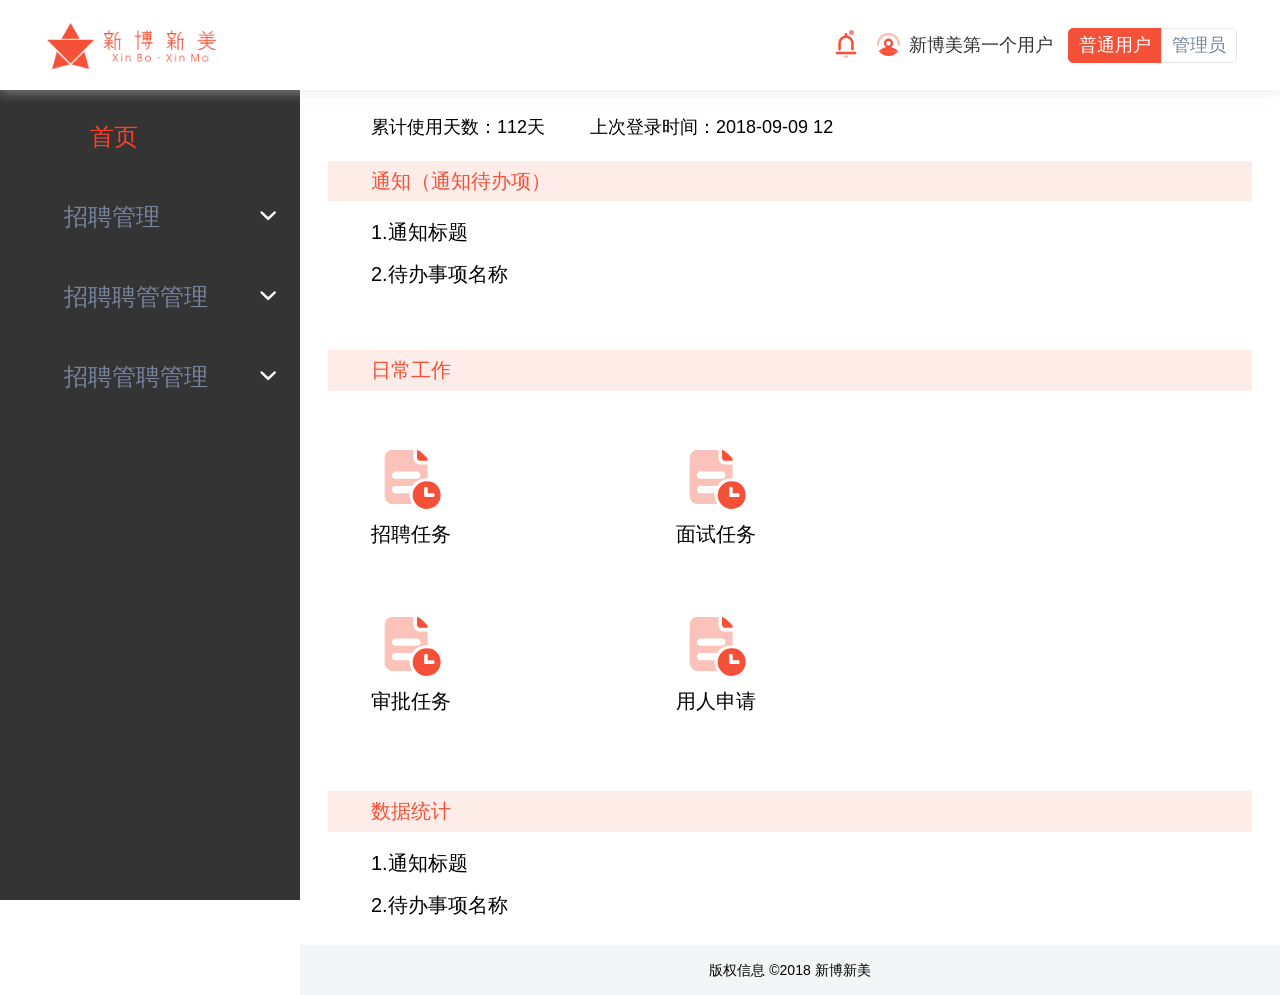
==== commit 13d71c4b: "首页添加" ====
--- a/index.html
+++ b/index.html
@@ -20,7 +20,9 @@
         <!-- Plugins stylesheets (all plugin custom css) -->
         <link href="assets/css/plugins.css" rel="stylesheet" />
         <!-- Main stylesheets (template main css file) -->
+        <link href="assets/css/public.css" rel="stylesheet" />
         <link href="assets/css/main.css" rel="stylesheet" />
+
     </head>
     <body>
         <!-- Start #header -->
@@ -107,11 +109,60 @@
             <div class="content-wrapper">
 
                 <!-- End .row -->
-                <div class="outlet">
+                <div class="outlet mt25">
                     <!-- Start .outlet -->
                     <!-- Page start here ( usual with .row ) -->
-
-                    <div class="row" style="height: 1000px">
+                    <div class="row" style="height: 830px">
+                        <div class="indextop-notice p43 pb20"><span class="mr20">累计使用天数：112天</span><span class="ml25">上次登录时间：2018-09-09 12</span></div>
+                        <div class="xm-contbox">
+                            <div class="xm-title red-bg p43">通知（通知待办项）</div>
+                            <div class="xm-contbody p43">
+                                <h3>1.通知标题</h3>
+                                <h3>2.待办事项名称</h3>
+                            </div>
+                        </div>
+                        <div class="xm-contbox">
+                            <div class="xm-title red-bg p43">日常工作</div>
+                            <div class="xm-contbody p43">
+                                <ul class="worklist clearfix">
+                                    <li>
+                                        <a href="">
+                                            <img src="assets/img/index-assignment.svg">
+                                            <p>招聘任务</p>
+                                        </a>
+                                    </li>
+                                    <li>
+                                        <a href="">
+                                            <img src="assets/img/index-assignment.svg">
+                                            <p>面试任务</p>
+                                        </a>
+                                    </li>
+                                    <li>
+                                        <a href="">
+                                            <img src="assets/img/index-assignment.svg">
+                                            <p>审批任务</p>
+                                        </a>
+                                    </li>
+                                    <li>
+                                        <a href="">
+                                            <img src="assets/img/index-assignment.svg">
+                                            <p>用人申请</p>
+                                        </a>
+                                    </li>
+                                </ul>
+                            </div>
+                        </div>
+                        <div class="xm-contbox">
+                            <div class="xm-title red-bg p43">数据统计</div>
+                            <div class="xm-contbody p43">
+                                <h3>1.通知标题</h3>
+                                <h3>2.待办事项名称</h3>
+                            </div>
+                        </div>
+
+
+
+
 
                     </div>
                     <!-- Page End here -->
@@ -122,7 +173,7 @@
                 <footer class="footer">
                     <div class="row">
                         <div class="col-lg-12 col-md-12">
-                            版权信息 ©2018 新博新美  <a href="">意见反馈</a>
+                            版权信息 ©2018 新博新美
                         </div>
                     </div>
                 </footer>
--- a/assets/css/public.css
+++ b/assets/css/public.css
@@ -0,0 +1,2474 @@
+body {
+    overflow-x: hidden;
+    min-height: 100%;
+    background: #ffffff;
+    color: #000000;
+    -webkit-font-smoothing: antialiased;
+    font-weight: 400;
+    -webkit-transition: -webkit-transform 0.4s ease !important;
+    transition: transform 0.4s ease !important;
+    position: relative;
+    font-family: Helvetica Neue,PingFang SC,Hiragino Sans GB,Microsoft YaHei,WenQuanYi Micro Hei,sans-serif,sans-serif,fantasy,cursive;
+
+}
+body.stop-scrolling {
+    height: 100%;
+    overflow: hidden;
+    -webkit-filter: blur(6px);
+    -moz-filter: blur(6px);
+    -ms-filter: blur(6px);
+    -o-filter: blur(6px);
+    filter: blur(6px);
+}
+body.remove-scroll {
+    height: 100%;
+    overflow: hidden;
+}
+body.error-page {
+    margin-top: 5%;
+    background-color: #f3f5f6;
+}
+body.error-page h1.error-number {
+    text-align: center;
+    font-size: 20em;
+}
+
+* {
+    -moz-box-sizing: border-box;
+    box-sizing: border-box;
+    outline: none !important;
+}
+
+/* ------------------ Sizes --------------------*/
+
+.vat {
+    vertical-align: top !important;
+}
+.vam {
+    vertical-align: middle !important;
+}
+.vab {
+    vertical-align: bottom !important;
+}
+/* ------------------ Margins --------------------*/
+.row.no-padding {
+    margin-left: 0;
+    margin-right: 0;
+}
+.row.no-padding [class^="col-"] {
+    padding: 0;
+}
+.m0 {
+    margin: 0 !important;
+}
+.m5 {
+    margin: 5px !important;
+}
+.m10 {
+    margin: 10px !important;
+}
+.m15 {
+    margin: 15px !important;
+}
+.m20 {
+    margin: 20px !important;
+}
+.m25 {
+    margin: 25px !important;
+}
+.mt0 {
+    margin-top: 0 !important;
+}
+.mt5 {
+    margin-top: 5px !important;
+}
+.mt10 {
+    margin-top: 10px !important;
+}
+.mt15 {
+    margin-top: 15px !important;
+}
+.mt20 {
+    margin-top: 20px !important;
+}
+.mt25 {
+    margin-top: 25px !important;
+}
+.mt50 {
+    margin-top: 50px !important;
+}
+.mr0 {
+    margin-right: 0 !important;
+}
+.mr5 {
+    margin-right: 5px !important;
+}
+.mr10 {
+    margin-right: 10px !important;
+}
+.mr15 {
+    margin-right: 15px !important;
+}
+.mr20 {
+    margin-right: 20px !important;
+}
+.mr25 {
+    margin-right: 25px !important;
+}
+.mb0 {
+    margin-bottom: 0 !important;
+}
+.mb5 {
+    margin-bottom: 5px !important;
+}
+.mb10 {
+    margin-bottom: 10px !important;
+}
+.mb15 {
+    margin-bottom: 15px !important;
+}
+.mb20 {
+    margin-bottom: 20px !important;
+}
+.mb25 {
+    margin-bottom: 25px !important;
+}
+.mb50 {
+    margin-bottom: 50px !important;
+}
+.ml0 {
+    margin-left: 0 !important;
+}
+.ml5 {
+    margin-left: 5px !important;
+}
+.ml10 {
+    margin-left: 10px !important;
+}
+.ml15 {
+    margin-left: 15px !important;
+}
+.ml20 {
+    margin-left: 20px !important;
+}
+.ml25 {
+    margin-left: 25px !important;
+}
+/* ------------------ Paddings --------------------*/
+.p0 {
+    padding: 0 !important;
+}
+.p5 {
+    padding: 5px !important;
+}
+.p10 {
+    padding: 10px !important;
+}
+.p15 {
+    padding: 15px !important;
+}
+.p20 {
+    padding: 20px !important;
+}
+.p25 {
+    padding: 25px !important;
+}
+.pt0 {
+    padding-top: 0 !important;
+}
+.pt5 {
+    padding-top: 5px !important;
+}
+.pt10 {
+    padding-top: 10px !important;
+}
+.pt15 {
+    padding-top: 15px !important;
+}
+.pt20 {
+    padding-top: 20px !important;
+}
+.pt25 {
+    padding-top: 25px !important;
+}
+.pr0 {
+    padding-right: 0 !important;
+}
+.pr5 {
+    padding-right: 5px !important;
+}
+.pr10 {
+    padding-right: 10px !important;
+}
+.pr15 {
+    padding-right: 15px !important;
+}
+.pr20 {
+    padding-right: 20px !important;
+}
+.pr25 {
+    padding-right: 25px !important;
+}
+.pb0 {
+    padding-bottom: 0 !important;
+}
+.pb5 {
+    padding-bottom: 5px !important;
+}
+.pb10 {
+    padding-bottom: 10px !important;
+}
+.pb15 {
+    padding-bottom: 15px !important;
+}
+.pb20 {
+    padding-bottom: 20px !important;
+}
+.pb25 {
+    padding-bottom: 25px !important;
+}
+.pl0 {
+    padding-left: 0 !important;
+}
+.pl5 {
+    padding-left: 5px !important;
+}
+.pl10 {
+    padding-left: 10px !important;
+}
+.pl15 {
+    padding-left: 15px !important;
+}
+.pl20 {
+    padding-left: 20px !important;
+}
+.pl25 {
+    padding-left: 25px !important;
+}
+/* ------------------ Percent widths --------------------*/
+.per5 {
+    width: 5% !important;
+}
+.per10 {
+    width: 10% !important;
+}
+.per15 {
+    width: 15% !important;
+}
+.per20 {
+    width: 20% !important;
+}
+.per25 {
+    width: 25% !important;
+}
+.per30 {
+    width: 30% !important;
+}
+.per35 {
+    width: 35% !important;
+}
+.per40 {
+    width: 40% !important;
+}
+.per45 {
+    width: 45% !important;
+}
+.per50 {
+    width: 50% !important;
+}
+.per55 {
+    width: 55% !important;
+}
+.per60 {
+    width: 60% !important;
+}
+.per65 {
+    width: 65% !important;
+}
+.per70 {
+    width: 70% !important;
+}
+.per75 {
+    width: 75% !important;
+}
+.per80 {
+    width: 80% !important;
+}
+.per85 {
+    width: 85% !important;
+}
+.per90 {
+    width: 90% !important;
+}
+.per95 {
+    width: 95% !important;
+}
+.per100 {
+    width: 100% !important;
+}
+/* ------------------ Borders --------------------*/
+.b {
+    border: 1px solid #e7e7e2;
+}
+.bt {
+    border-top: 1px solid #e7e7e2;
+}
+.br {
+    border-right: 1px solid #e7e7e2;
+}
+.bb {
+    border-bottom: 1px solid #e7e7e2;
+}
+.bl {
+    border-left: 1px solid #e7e7e2;
+}
+.btlr {
+    border-top-left-radius: 4px;
+}
+.btrr {
+    border-top-right-radius: 4px;
+}
+.bblr {
+    border-bottom-left-radius: 4px;
+}
+.bbrr {
+    border-bottom-right-radius: 4px;
+}
+.brall {
+    border-radius: 4px;
+}
+.bn {
+    border: none !important;
+}
+/* ------------------ Colors --------------------*/
+.color-red {
+    color: #f68484 !important;
+}
+.color-blue {
+    color: #fc3f2b !important;
+}
+.color-green {
+    color: #71d398 !important;
+}
+.color-yellow {
+    color: #ffcc66 !important;
+}
+.color-orange {
+    color: #f4b162 !important;
+}
+.color-white {
+    color: #ffffff !important;
+}
+.color-teal {
+    color: #97d3c5 !important;
+}
+.color-dark {
+    color: #79859b !important;
+}
+
+.color-gray {
+    color: #555555 !important;
+}
+.color-grayspr {
+    color: #f3f5f6 !important;
+}
+/* ------------------ Backgrounds --------------------*/
+.white-bg {
+    color: #768399;
+    background-color: #ffffff;
+}
+.red-bg {
+    color:rgba(244,81,56,1);
+    background:rgba(244,81,56,0.1094);
+}
+.blue-bg {
+    color: #ffffff;
+    background-color: #fc3f2b;
+}
+.green-bg {
+    color: #ffffff;
+    background-color: #71d398;
+}
+.yellow-bg {
+    color: #ffffff;
+    background-color: #ffcc66;
+}
+.orange-bg {
+    color: #ffffff;
+    background-color: #f4b162;
+}
+
+.gray-bg {
+    color: #768399;
+    background-color: #e4e9eb;
+}
+.dark-bg {
+    color: #ffffff;
+    background-color: #79859b;
+}
+/* ------------------ Opacity --------------------*/
+.opacity {
+    opacity: 1 !important;
+}
+.opacity0 {
+    opacity: 0 !important;
+}
+/* ------------------ Typo --------------------*/
+.strong {
+    font-weight: bold;
+}
+.uppercase {
+    text-transform: uppercase;
+}
+.normal {
+    font-weight: normal;
+}
+/* ------------------ Contextual colors --------------------*/
+.text-muted {
+    color: #999999;
+}
+.text-primary {
+    color: #fc3f2b;
+}
+a.text-primary:hover {
+    color: #4aa3de;
+}
+.text-success {
+    color: #71d398;
+}
+a.text-success:hover {
+    color: #4ac77c;
+}
+.text-info {
+    color: #97d3c5;
+}
+a.text-info:hover {
+    color: #73c4b1;
+}
+.text-warning {
+    color: #f4b162;
+}
+a.text-warning:hover {
+    color: #f19932;
+}
+.text-danger {
+    color: #f68484;
+}
+a.text-danger:hover {
+    color: #f35454;
+}
+.text-yellow {
+    color: #ffcc66;
+}
+a.text-yellow:hover {
+    color: #ffbb33;
+}
+.text-orange {
+    color: #f4b162;
+}
+a.text-orange:hover {
+    color: #f19932;
+}
+.text-dark {
+    color: #79859b;
+}
+a.text-dark:hover {
+    color: #606c81;
+}
+
+/* ------------------ Positions --------------------*/
+.relative {
+    position: relative;
+}
+.absolute {
+    position: absolute;
+}
+/* -----------------------------------------
+   Body styles
+----------------------------------------- */
+/* ------------------ IE10 and windows phone 8 fix. --------------------*/
+@-webkit-viewport {
+    width: device-width;
+}
+@-moz-viewport {
+    width: device-width;
+}
+@-ms-viewport {
+    width: device-width;
+}
+@-o-viewport {
+    width: device-width;
+}
+@viewport {
+    width: device-width;
+}
+/* -----------------------------------------
+   Template elements
+----------------------------------------- */
+/* ------------------ Tiles --------------------*/
+.tile {
+    display: block;
+    float: left;
+    width: 100%;
+    height: 100%;
+    cursor: pointer;
+    margin: 0 0 25px 0;
+    overflow: hidden;
+    -webkit-transition: background;
+    transition: background;
+    -webkit-transition-duration: 0.4s;
+    transition-duration: 0.4s;
+    text-decoration: none !important;
+    outline: transparent solid 3px;
+    position: relative;
+    border-radius: 4px;
+}
+.tile:before,
+.tile:after {
+    content: " ";
+    display: table;
+}
+.tile:after {
+    clear: both;
+}
+.tile.white {
+    background-color: #ffffff;
+    color: #768399;
+}
+.tile.white:hover {
+    background-color: #fcfcfc;
+}
+.tile.blue {
+    background-color: #fc3f2b;
+    color: #ffffff;
+}
+.tile.blue:hover {
+    background-color: #4aa3de;
+}
+.tile.red {
+    background-color: #f68484;
+    color: #ffffff;
+}
+.tile.red:hover {
+    background-color: #f35454;
+}
+.tile.green {
+    background-color: #71d398;
+    color: #ffffff;
+}
+.tile.green:hover {
+    background-color: #4ac77c;
+}
+.tile.yellow {
+    background-color: #ffcc66;
+    color: #ffffff;
+}
+.tile.yellow:hover {
+    background-color: #ffbb33;
+}
+.tile.orange {
+    background-color: #f4b162;
+    color: #ffffff;
+}
+.tile.orange:hover {
+    background-color: #f19932;
+}
+.tile.purple {
+    background-color: #af91e1;
+    color: #ffffff;
+}
+.tile.purple:hover {
+    background-color: #9269d6;
+}
+.tile.pink {
+    background-color: #f78db8;
+    color: #ffffff;
+}
+.tile.pink:hover {
+    background-color: #f45d9a;
+}
+.tile.lime {
+    background-color: #a8db43;
+    color: #ffffff;
+}
+.tile.lime:hover {
+    background-color: #90c526;
+}
+.tile.magenta {
+    background-color: #e65097;
+    color: #ffffff;
+}
+.tile.magenta:hover {
+    background-color: #e0237c;
+}
+.tile.teal {
+    background-color: #97d3c5;
+    color: #ffffff;
+}
+.tile.teal:hover {
+    background-color: #73c4b1;
+}
+.tile.brown {
+    background-color: #d1b993;
+    color: #ffffff;
+}
+.tile.brown:hover {
+    background-color: #c2a26f;
+}
+.tile.gray-spr {
+    background-color: #f3f5f6;
+}
+.tile.gray-spr:hover {
+    background-color: #d6dde0;
+}
+.tile.dark {
+    color: #ffffff;
+    background-color: #79859b;
+}
+.tile.dark:hover {
+    background-color: #606c81;
+}
+.tile .tile-content {
+    width: 100%;
+    height: 100%;
+    position: relative;
+    padding: 15px;
+}
+.tile .tile-content.text-center .number,
+.tile .tile-content.text-center h3 {
+    margin-left: 0;
+}
+.tile .tile-content .label {
+    color: #768399;
+    font-size: 100%;
+    width: 100%;
+    float: left;
+    margin-bottom: 10px;
+}
+.tile .tile-content .spark-number {
+    width: 100%;
+    float: left;
+    font-size: 24px;
+    margin-bottom: 10px;
+}
+.tile .tile-content .spark .percent {
+    float: left;
+    font-size: 16px;
+    width: 60%;
+}
+.tile .tile-content .spark .sparkline {
+    /* float: right; */
+    width: 40%;
+    display: inline-block;
+}
+.tile .tile-content .number {
+    font-size: 48px;
+    line-height: 48px;
+    text-shadow: 1px 1px 1px rgba(0, 0, 0, 0.1);
+    margin-left: 7px;
+}
+.tile .tile-content h1,
+.tile .tile-content h2,
+.tile .tile-content h3,
+.tile .tile-content h4,
+.tile .tile-content h5,
+.tile .tile-content h6 {
+    font-size: 14px;
+    font-weight: normal;
+}
+.tile .tile-content h1,
+.tile .tile-content h2,
+.tile .tile-content h3,
+.tile .tile-content h4,
+.tile .tile-content h5,
+.tile .tile-content h6,
+.tile .tile-content p {
+    padding: 0;
+    margin: 10px 0 0px 10px;
+    line-height: 18px;
+}
+.tile .tile-icon {
+    float: right;
+    right: 15px;
+    position: absolute;
+    top: 50%;
+    margin-top: -32px;
+}
+.tile .tile-icon i {
+    text-shadow: 1px 1px 1px rgba(0, 0, 0, 0.5);
+}
+/* ------------------ Tile stats --------------------*/
+.tile-stats {
+    height: 100%;
+    width: 100%;
+    position: relative;
+    -webkit-transition: all;
+    transition: all;
+    -webkit-transition-duration: 0.4s;
+    transition-duration: 0.4s;
+}
+.tile-stats .tile-stats-icon {
+    float: left;
+    width: 33.333%;
+    padding: 18px 0;
+    text-align: center;
+}
+.tile-stats .tile-stats-icon i {
+    font-size: 48px;
+    color: #a2abba;
+}
+.tile-stats .tile-stats-content {
+    padding: 18px 0;
+    width: 66.666%;
+    float: left;
+}
+.tile-stats .tile-stats-content .tile-stats-number {
+    font-weight: bold;
+    font-size: 24px;
+    color: #768399;
+}
+.tile-stats .tile-stats-content .tile-stats-text {
+    color: #a2abba;
+    font-size: 13px;
+}
+.tile-stats:hover {
+    border-color: #c4c4b8;
+}
+.tile-stats.blue-bg {
+    border-color: #fc3f2b;
+}
+.tile-stats.blue-bg:hover {
+    background: #4aa3de;
+}
+.tile-stats.gray-bg {
+    border-color: #f3f5f6;
+}
+.tile-stats.gray-bg:hover {
+    background: #e4e9eb;
+}
+.tile-stats.red-bg {
+    border-color: #f68484;
+}
+.tile-stats.red-bg:hover {
+    background: #f35454;
+}
+.tile-stats.orange-bg {
+    border-color: #f4b162;
+}
+.tile-stats.orange-bg:hover {
+    background: #f19932;
+}
+.tile-stats.yellow-bg {
+    border-color: #ffcc66;
+}
+.tile-stats.yellow-bg:hover {
+    background: #ffbb33;
+}
+.tile-stats.green-bg {
+    border-color: #71d398;
+}
+.tile-stats.green-bg:hover {
+    background: #4ac77c;
+}
+.tile-stats.pink-bg {
+    border-color: #f78db8;
+}
+.tile-stats.pink-bg:hover {
+    background: #f45d9a;
+}
+.tile-stats.magenta-bg {
+    border-color: #e65097;
+}
+.tile-stats.magenta-bg:hover {
+    background: #e0237c;
+}
+.tile-stats.purple-bg {
+    border-color: #af91e1;
+}
+.tile-stats.purple-bg:hover {
+    background: #9269d6;
+}
+.tile-stats.dark-bg {
+    border-color: #79859b;
+}
+.tile-stats.dark-bg:hover {
+    background: #606c81;
+}
+.tile-stats.teal-bg {
+    border-color: #97d3c5;
+}
+.tile-stats.teal-bg:hover {
+    background: #73c4b1;
+}
+.tile-stats.brown-bg {
+    border-color: #d1b993;
+}
+.tile-stats.brown-bg:hover {
+    background: #c2a26f;
+}
+/* ------------------ Sidebar panels --------------------*/
+.sidebar-panel {
+    margin-top: 10px;
+    width: 100%;
+    height: auto;
+    float: left;
+    position: relative;
+}
+.sidebar-panel:before,
+.sidebar-panel:after {
+    content: " ";
+    display: table;
+}
+.sidebar-panel:after {
+    clear: both;
+}
+.sidebar-panel .sidebar-panel-title {
+    font-size: 13px;
+    padding-left: 17px;
+    text-transform: uppercase;
+}
+.sidebar-panel .sidebar-panel-title i {
+    margin-right: 15px;
+}
+.sidebar-panel .sidebar-panel-content {
+    padding: 5px 15px 15px;
+    position: relative;
+}
+.sidebar-panel .sidebar-panel-content.fullwidth {
+    padding: 5px 0px 15px;
+}
+/* ------------------ Sparkline tooltips --------------------*/
+.jqstooltip {
+    padding: 5px;
+    display: inline-block;
+}
+.jqsfield {
+    color: white;
+    text-align: left;
+    padding: 5px;
+    margin-left: -5px;
+    margin-right: 5px;
+    margin-top: -5px;
+    margin-bottom: 5px;
+    border-radius: 0px;
+    background: #79859b;
+    font-family: verdana;
+    font-size: 12px;
+    font-weight: bold;
+    white-space: nowrap;
+    display: inline-block;
+    z-index: 100;
+    opacity: 0.9;
+    filter: alpha(opacity=90);
+    border-color: #79859b;
+}
+
+/* ------------------ Icons in header tags --------------------*/
+h1 i,
+h2 i,
+h3 i,
+h4 i,
+h5 i,
+h6 i {
+    float: left;
+    margin-top: -1px;
+    margin-right: 5px;
+}
+/* ------------------ Input sizes --------------------*/
+.input-mini {
+    width: 60px!important;
+}
+.input-small {
+    width: 90px!important;
+}
+.input-medium {
+    width: 150px!important;
+}
+.input-large {
+    width: 210px!important;
+}
+.input-xlarge {
+    width: 270px!important;
+}
+.input-block {
+    width: 100%;
+    display: block;
+}
+/* ------------------ Spinners --------------------*/
+.ui-spinner {
+    border: none;
+    width: 100%;
+}
+.ui-spinner .ui-spinner-input {
+    margin: 0;
+}
+.ui-spinner .ui-spinner-button {
+    border-left: 1px solid #e7e7e2;
+    width: 32px;
+    cursor: pointer;
+}
+.ui-spinner .ui-icon {
+    left: 50%;
+    margin-left: -7px;
+}
+/* ------------------ File upload --------------------*/
+.file-upload {
+    width: 200px;
+    float: left;
+    margin-right: 10px;
+    background-color: #ffffff !important;
+}
+/* ------------------ Sidebar chat styles --------------------*/
+.chat-user-list {
+    position: relative;
+    display: block;
+    -webkit-transition: opacity;
+    transition: opacity;
+    -webkit-transition-duration: 0.4s;
+    transition-duration: 0.4s;
+}
+.chat-user-list.hide-it {
+    display: none;
+}
+.chat-user-list .has-message {
+    display: inline-block;
+    float: right;
+    margin-top: 12px;
+    margin-right: 20px;
+}
+.chat-user-list .has-message i {
+    color: #fc3f2b;
+}
+.chat-search {
+    position: relative;
+    padding: 0 15px;
+}
+.chat-search .form-group {
+    margin-left: 0;
+    margin-right: 0;
+}
+.chat-search input {
+    border: none;
+    border-bottom: 1px solid #e0e0da;
+    background: none;
+    padding: 21px 0 25px 35px;
+    height: auto;
+    width: 100%;
+    box-shadow: none;
+    border-radius: 0;
+}
+.chat-search input:focus,
+.chat-search input:hover {
+    box-shadow: none;
+    border-color: #d5d5cc;
+}
+.chat-search button {
+    position: absolute;
+    left: 15px;
+    top: 19px;
+    border: none;
+    background: none;
+}
+.chat-search button i {
+    color: #acb1b8;
+}
+.chat-box {
+    position: relative;
+    display: none;
+    opacity: 0;
+}
+.chat-box h5 {
+    padding: 23px 0 26px 26%;
+    border-bottom: 1px solid #e7e7e2;
+    font-size: 16px;
+    margin-bottom: 0;
+    margin-top: 0;
+}
+.chat-box h5 .status {
+    position: relative;
+    left: auto;
+    top: auto;
+}
+.chat-box .status {
+    position: absolute;
+    left: 35px;
+    top: 47px;
+    color: #f68484;
+    background: #f3f5f6;
+    width: 16px;
+    height: 16px;
+    border-radius: 16px;
+}
+.chat-box .status i {
+    font-size: 36px;
+    margin-top: -10px;
+    margin-left: -10px;
+}
+.chat-box .status.online {
+    color: #71d398;
+}
+.chat-box .status.offline {
+    color: #a2abba;
+}
+.chat-box .btn {
+    position: absolute;
+    top: 20px;
+    left: 25px;
+}
+.chat-box.chatbox-show {
+    display: block;
+    opacity: 1;
+}
+.chat-box .chat-write {
+    padding: 0;
+    position: fixed;
+    width: 100%;
+    bottom: 5px;
+    width: 250px;
+    right: 15px;
+}
+.chat-box .chat-write form {
+    position: relative;
+}
+.chat-box .chat-write form .form-group {
+    margin-left: 0;
+    margin-right: 0;
+}
+.chat-box .chat-write form textarea {
+    resize: none;
+    border-radius: 0;
+    box-shadow: none;
+    padding: 6px 36px 6px 12px;
+}
+.chat-box .chat-write form #attach_photo_btn {
+    top: 0;
+    right: 4px;
+    left: auto;
+    width: 40px;
+}
+.chat-box .chat-write form input[type="file"] {
+    opacity: 0;
+    position: absolute;
+    width: 40px;
+    height: 34px;
+    top: 0;
+    right: 2px;
+}
+.chat-ui {
+    padding-left: 0px;
+    margin-bottom: 35px;
+    margin-top: 8px;
+    list-style: none;
+}
+.chat-ui.bsAccordion li:last-child ul {
+    margin-bottom: 20px;
+}
+.chat-ui.chat-messages li {
+    padding: 15px;
+}
+.chat-ui.chat-messages li:before,
+.chat-ui.chat-messages li:after {
+    content: " ";
+    display: table;
+}
+.chat-ui.chat-messages li:after {
+    clear: both;
+}
+.chat-ui.chat-messages li.chat-me {
+    background: #e4e9eb;
+}
+.chat-ui.chat-messages li .avatar {
+    width: 25%;
+    float: left;
+}
+.chat-ui.chat-messages li .avatar img {
+    width: 42px;
+    height: 42px;
+    border-radius: 20px;
+    margin-right: 5px;
+    border: 1px solid transparent;
+}
+.chat-ui.chat-messages li .chat-name {
+    width: 75%;
+    color: #a2abba;
+    font-weight: normal;
+    font-size: 14px;
+    float: left;
+    font-weight: bold;
+}
+.chat-ui.chat-messages li .chat-name .chat-time {
+    color: #535e6f;
+    font-weight: bold;
+    font-size: 11px;
+    float: right;
+    line-height: 18px;
+}
+.chat-ui.chat-messages li .chat-txt {
+    width: 75%;
+    float: left;
+    font-size: 13px;
+    word-wrap: break-word;
+}
+.chat-ui li {
+    display: block;
+    position: relative;
+}
+.chat-ui li a {
+    padding: 7px 15px;
+    color: #768399;
+    font-weight: bold;
+    width: 100%;
+    display: inline-block;
+    position: relative;
+}
+.chat-ui li a .notification {
+    position: relative;
+    display: inline-block;
+    top: auto;
+    right: auto;
+    margin-left: 5px;
+}
+.chat-ui li a i {
+    float: right;
+    font-size: 16px;
+}
+.chat-ui li a .chat-avatar {
+    width: 42px;
+    height: 42px;
+    border-radius: 20px;
+    margin-right: 5px;
+    border: 1px solid transparent;
+    -webkit-transition: border;
+    transition: border;
+    -webkit-transition-duration: 0.4s;
+    transition-duration: 0.4s;
+}
+.chat-ui li a.chat-name {
+    color: #a2abba;
+    font-weight: normal;
+    font-size: 13px;
+    padding: 0;
+    text-decoration: none;
+    -webkit-transition: color;
+    transition: color;
+    -webkit-transition-duration: 0.4s;
+    transition-duration: 0.4s;
+}
+.chat-ui li ul {
+    padding-left: 0;
+}
+.chat-ui li ul .status {
+    position: absolute;
+    left: 32px;
+    top: 36px;
+    color: #f68484;
+    background: #f3f5f6;
+    width: 16px;
+    height: 16px;
+    border-radius: 16px;
+}
+.chat-ui li ul .status i {
+    font-size: 36px;
+    margin-left: -10px;
+    margin-top: -10px;
+}
+.chat-ui li ul .status.online {
+    color: #71d398;
+}
+.chat-ui li ul .status.offline {
+    color: #a2abba;
+}
+.chat-ui li ul li {
+    padding: 7px 10px;
+    margin: 0 5px;
+    -webkit-transition: background;
+    transition: background;
+    -webkit-transition-duration: 0.4s;
+    transition-duration: 0.4s;
+    border-radius: 4px;
+}
+.chat-ui li ul li:hover {
+    background: #e4e9eb;
+}
+/* ------------------ Circfull progress bars --------------------*/
+.circliful {
+    position: relative;
+    float: left;
+    margin-right: 10px;
+    margin-bottom: 10px;
+}
+.circliful .circle-text,
+.circliful .circle-info,
+.circliful .circle-text-half,
+.circliful .circle-info-half {
+    width: 100%;
+    position: absolute;
+    text-align: center;
+    display: inline-block;
+    color: #768399;
+    font-weight: bold;
+}
+.circliful .circle-text-half {
+    top: 8px;
+}
+.circliful i {
+    margin: 5px 3px 0 3px;
+    position: relative;
+    bottom: 4px;
+}
+/* ------------------ Weather widget --------------------*/
+.weather-widget .weather-location {
+    font-size: 16px;
+    margin-top: 10px;
+}
+.weather-widget .weather-day {
+    font-weight: bold;
+    margin-top: 10px;
+}
+/* ------------------ Blogpost widget --------------------*/
+.blog-post-widget .blog-post-image {
+    border-top-left-radius: 4px;
+    border-top-right-radius: 4px;
+}
+.blog-post-widget .blog-post-date {
+    color: #939daf;
+    font-size: 13px;
+    margin-bottom: 5px;
+    display: inline-block;
+}
+.blog-post-widget .blog-post-text {
+    color: #768399;
+}
+.blog-post-widget .blog-post-info {
+    padding: 5px 0;
+}
+.blog-post-widget .blog-post-info .blog-post-author {
+    margin-right: 10px;
+}
+.blog-post-widget .blog-post-info .blog-post-likes {
+    margin-right: 10px;
+}
+/* ------------------ Chat widget --------------------*/
+.chat-widget {
+    margin-top: 0;
+    margin-bottom: 0;
+}
+.chat-widget > li .avatar {
+    width: auto !important;
+    margin-right: 10px;
+}
+.chat-widget > li .chat-name {
+    width: 100% !important;
+    float: none !important;
+}
+.chat-widget .attach_photo_btn {
+    top: 0;
+    right: 4px;
+    left: auto;
+    width: 40px;
+    position: relative;
+}
+.chat-widget input[type="file"] {
+    opacity: 0;
+    position: absolute;
+    width: 40px;
+    height: 34px;
+    bottom: 0;
+    left: 2px;
+}
+/* ------------------ Recent users widget --------------------*/
+.recent-users-widget .recent-users-header {
+    padding: 15px;
+}
+.recent-users-widget ul.list-group {
+    margin-bottom: 0;
+}
+.recent-users-widget ul.list-group li.list-group-item {
+    border-color: transparent;
+    -webkit-transition: background;
+    transition: background;
+    -webkit-transition-duration: 0.4s;
+    transition-duration: 0.4s;
+}
+.recent-users-widget ul.list-group li.list-group-item:before,
+.recent-users-widget ul.list-group li.list-group-item:after {
+    content: " ";
+    display: table;
+}
+.recent-users-widget ul.list-group li.list-group-item:after {
+    clear: both;
+}
+.recent-users-widget ul.list-group li.list-group-item:nth-child(even) {
+    background: #f3f5f6;
+}
+.recent-users-widget ul.list-group li.list-group-item:nth-child(even) .status {
+    background: #f3f5f6;
+}
+.recent-users-widget ul.list-group li.list-group-item:hover {
+    background: #e4e9eb;
+}
+.recent-users-widget ul.list-group li.list-group-item:hover .status {
+    background: #e4e9eb;
+}
+.recent-users-widget ul.list-group li.list-group-item .chat-avatar {
+    float: left;
+    width: 42px;
+    height: 42px;
+    border-radius: 20px;
+    margin-right: 5px;
+    border: 1px solid transparent;
+    -webkit-transition: border;
+    transition: border;
+    -webkit-transition-duration: 0.4s;
+    transition-duration: 0.4s;
+}
+.recent-users-widget ul.list-group li.list-group-item .name {
+    float: left;
+    padding: 13px 5px 8px;
+}
+.recent-users-widget ul.list-group li.list-group-item .status {
+    position: absolute;
+    left: 41px;
+    top: 38px;
+    color: #f68484;
+    background: #ffffff;
+    width: 16px;
+    height: 16px;
+    border-radius: 16px;
+}
+.recent-users-widget ul.list-group li.list-group-item .status i {
+    font-size: 36px;
+    margin-top: -10px;
+    margin-left: -10px;
+}
+.recent-users-widget ul.list-group li.list-group-item .status.online {
+    color: #71d398;
+}
+.recent-users-widget ul.list-group li.list-group-item .status.offline {
+    color: #a2abba;
+}
+/* ------------------ Todo widget-----------------*/
+.todo-widget {
+    position: relative;
+}
+.todo-widget .todo-header {
+    margin-bottom: 15px;
+    float: left;
+    width: 100%;
+}
+.todo-widget .todo-header:before,
+.todo-widget .todo-header:after {
+    content: " ";
+    display: table;
+}
+.todo-widget .todo-header:after {
+    clear: both;
+}
+.todo-widget .todo-header .todo-search {
+    width: 75%;
+    float: left;
+}
+.todo-widget .todo-header .todo-add {
+    width: 25%;
+    float: right;
+    text-align: right;
+}
+.todo-widget .todo-period {
+    font-size: 16px;
+}
+.todo-widget .todo-list {
+    list-style: none;
+    margin-left: 0;
+    margin-bottom: 0px;
+    min-height: 40px;
+    padding-left: 0;
+    position: relative;
+}
+.todo-widget .todo-list.ui-sortable {
+    cursor: move;
+}
+.todo-widget .todo-list .todo-task-item {
+    margin-bottom: 0;
+    border-top: 1px solid #e7e7e2;
+    padding: 10px 0;
+    position: relative;
+}
+.todo-widget .todo-list .todo-task-item:before,
+.todo-widget .todo-list .todo-task-item:after {
+    content: " ";
+    display: table;
+}
+.todo-widget .todo-list .todo-task-item:after {
+    clear: both;
+}
+.todo-widget .todo-list .todo-task-item .checkbox {
+    float: left;
+    margin-top: 0;
+    margin-bottom: 0;
+}
+.todo-widget .todo-list .todo-task-item .todo-priority {
+    margin-left: 10px;
+    margin-right: 10px;
+    float: left;
+}
+.todo-widget .todo-list .todo-task-item .todo-priority i {
+    font-size: 16px;
+    color: #79859b;
+}
+.todo-widget .todo-list .todo-task-item .todo-priority.normal i {
+    color: #71d398;
+}
+.todo-widget .todo-list .todo-task-item .todo-priority.high i {
+    color: #f68484;
+}
+.todo-widget .todo-list .todo-task-item .todo-priority.medium i {
+    color: #f4b162;
+}
+.todo-widget .todo-list .todo-task-item .todo-category {
+    float: right;
+    margin-right: 18px;
+}
+.todo-widget .todo-list .todo-task-item .todo-task-text {
+    font-weight: bold;
+    padding-top: 1px;
+}
+.todo-widget .todo-list .todo-task-item .todo-close {
+    position: absolute;
+    right: 0;
+    font-size: 16px;
+    top: 14px;
+}
+.todo-widget .todo-list .todo-task-item.task-done {
+    opacity: 0.5;
+    filter: alpha(opacity=50);
+}
+.todo-widget .todo-list .todo-task-item.task-done .todo-task-text {
+    text-decoration: line-through;
+}
+.todo-widget .todo-list .ui-sortable-helper {
+    background: #f3f5f6;
+}
+.todo-widget .todo-list .placeholder {
+    border: 2px dashed #e7e7e2;
+    margin-bottom: 10px;
+    width: 100%;
+    height: 40px;
+}
+/* ------------------ Instagram widget --------------------*/
+.instagram-widget:before,
+.instagram-widget:after {
+    content: " ";
+    display: table;
+}
+.instagram-widget:after {
+    clear: both;
+}
+.instagram-widget .instagram-widget-header {
+    width: 100%;
+    float: left;
+}
+.instagram-widget .instagram-widget-header a {
+    color: #768399;
+    -webkit-transition: color;
+    transition: color;
+    -webkit-transition-duration: 0.4s;
+    transition-duration: 0.4s;
+}
+.instagram-widget .instagram-widget-header a .instagram-widget-text {
+    text-transform: uppercase;
+    font-size: 12px;
+    margin-bottom: 0;
+    margin-top: 10px;
+}
+.instagram-widget .instagram-widget-header a .instagram-widget-number {
+    font-size: 20px;
+    display: inline-block;
+    margin-bottom: 10px;
+}
+.instagram-widget .instagram-widget-header a:hover {
+    color: #fc3f2b;
+    text-decoration: none;
+}
+.instagram-widget .instagram-widget-image {
+    width: 100%;
+    float: left;
+}
+.instagram-widget .instagram-widget-image .carousel-indicators {
+    bottom: 10px;
+    left: 10px;
+    width: auto;
+    margin-left: 0;
+}
+.instagram-widget .instagram-widget-footer {
+    width: 100%;
+    float: left;
+    padding: 15px 0;
+    background: #f9b4b4;
+}
+.instagram-widget .instagram-widget-footer p {
+    margin-bottom: 0;
+}
+.instagram-widget .instagram-widget-footer p a {
+    color: #f35454;
+    -webkit-transition: color;
+    transition: color;
+    -webkit-transition-duration: 0.4s;
+    transition-duration: 0.4s;
+}
+.instagram-widget .instagram-widget-footer p a i {
+    font-size: 24px;
+}
+.instagram-widget .instagram-widget-footer p a .instagram-widget-number {
+    font-size: 20px;
+}
+.instagram-widget .instagram-widget-footer p a:hover {
+    color: #ef2525;
+    text-decoration: none;
+}
+/* ------------------ Twitter widget --------------------*/
+.twitter-widget:before,
+.twitter-widget:after {
+    content: " ";
+    display: table;
+}
+.twitter-widget:after {
+    clear: both;
+}
+.twitter-widget .twitter-widget-header {
+    width: 100%;
+    float: left;
+}
+.twitter-widget .twitter-widget-header a {
+    color: #768399;
+    -webkit-transition: color;
+    transition: color;
+    -webkit-transition-duration: 0.4s;
+    transition-duration: 0.4s;
+}
+.twitter-widget .twitter-widget-header a .twitter-widget-text {
+    text-transform: uppercase;
+    font-size: 12px;
+    margin-bottom: 0;
+    margin-top: 10px;
+}
+.twitter-widget .twitter-widget-header a .twitter-widget-number {
+    font-size: 20px;
+    display: inline-block;
+    margin-bottom: 10px;
+}
+.twitter-widget .twitter-widget-header a:hover {
+    color: #fc3f2b;
+    text-decoration: none;
+}
+.twitter-widget .twitter-widget-tweets {
+    float: left;
+    padding: 15px 20px;
+}
+.twitter-widget .twitter-widget-tweets ul {
+    list-style: none;
+    margin-bottom: 0;
+    padding-left: 0;
+}
+.twitter-widget .twitter-widget-tweets ul li {
+    margin-bottom: 5px;
+}
+.twitter-widget .twitter-widget-tweets ul li .twitter-widget-avatar {
+    float: left;
+    margin: 5px 10px 10px 0;
+    width: 40px;
+    height: 40px;
+    border-radius: 4px;
+}
+.twitter-widget .twitter-widget-tweets ul li p.tweet-text {
+    margin-bottom: 0;
+    font-weight: bold;
+    color: #939daf;
+    padding-left: 50px;
+    font-size: 13px;
+}
+.twitter-widget .twitter-widget-tweets ul li .twitter-widget-date {
+    font-size: 12px;
+    color: #bfc5cf;
+    font-weight: bold;
+}
+/* ------------------ Vector maps --------------------*/
+.jvectormap-label {
+    position: absolute;
+    display: none;
+    border: solid 1px #2a2f38;
+    border-radius: 4px;
+    background: #2a2f38;
+    color: #ffffff;
+    font-family: sans-serif, Verdana;
+    font-size: smaller;
+    padding: 3px 5px;
+}
+.jvectormap-zoomin,
+.jvectormap-zoomout {
+    position: absolute;
+    left: 10px;
+    border-radius: 4px;
+    background: #2a2f38;
+    padding: 3px;
+    color: white;
+    width: 18px;
+    height: 18px;
+    cursor: pointer;
+    line-height: 10px;
+    text-align: center;
+}
+.jvectormap-zoomin {
+    top: 10px;
+}
+.jvectormap-zoomout {
+    top: 30px;
+}
+/* ------------------ Invoice page --------------------*/
+.invoice:before,
+.invoice:after {
+    content: " ";
+    display: table;
+}
+.invoice:after {
+    clear: both;
+}
+.invoice .invoice-header {
+    width: 100%;
+    float: left;
+    background: #f3f5f6;
+}
+.invoice .invoice-header:before,
+.invoice .invoice-header:after {
+    content: " ";
+    display: table;
+}
+.invoice .invoice-header:after {
+    clear: both;
+}
+.invoice .invoice-header .invoice-logo {
+    margin-bottom: 15px;
+    margin-top: 15px;
+}
+.invoice .invoice-header .invoice-to .invoice-total .invoice-total-sum {
+    font-size: 32px;
+    text-transform: uppercase;
+}
+.invoice .invoice-header .invoice-to .invoice-total .invoice-total-txt {
+    float: right;
+    width: 100%;
+    text-transform: uppercase;
+    font-size: 16px;
+}
+.invoice .invoice-content {
+    margin-top: 15px;
+    width: 100%;
+    float: left;
+}
+.invoice .invoice-content:before,
+.invoice .invoice-content:after {
+    content: " ";
+    display: table;
+}
+.invoice .invoice-content:after {
+    clear: both;
+}
+.invoice .invoice-content .invoice-total-sum {
+    font-size: 32px;
+    text-transform: uppercase;
+}
+.invoice .invoice-content .invoice-total-txt {
+    float: right;
+    width: 100%;
+    text-transform: uppercase;
+    font-size: 16px;
+}
+.invoice .invoice-content .invoice-plus-icon {
+    font-size: 32px;
+    margin-right: 35px;
+    margin-left: -35px;
+    margin-top: 20px;
+}
+.invoice .invoice-footer {
+    width: 100%;
+    float: left;
+}
+.invoice .invoice-footer:before,
+.invoice .invoice-footer:after {
+    content: " ";
+    display: table;
+}
+.invoice .invoice-footer:after {
+    clear: both;
+}
+/* ------------------ Search page --------------------*/
+.search-page .search-page-toolbar {
+    margin-top: 12px;
+    margin-bottom: 12px;
+}
+.search-page .search-results .search-results-item {
+    margin-top: 10px;
+    float: left;
+}
+.search-page .search-results .search-results-item:before,
+.search-page .search-results .search-results-item:after {
+    content: " ";
+    display: table;
+}
+.search-page .search-results .search-results-item:after {
+    clear: both;
+}
+.search-page .search-results .search-results-item .search-result-video {
+    float: left;
+    margin-right: 10px;
+    position: relative;
+}
+.search-page .search-results .search-results-item .search-result-video .play-video {
+    position: absolute;
+    right: 4px;
+    bottom: 4px;
+    background: black;
+    padding: 0 10px 2px;
+}
+.search-page .search-results .search-results-item .search-result-video .play-video i {
+    color: white;
+}
+.search-page .search-results .search-results-item .search-results-item-name {
+    margin-bottom: 2px;
+}
+.search-page .search-results .search-results-item .search-results-item-url a {
+    color: #71d398;
+}
+/* ------------------ Profile page --------------------*/
+.profile-widget .profile-image {
+    border-top-left-radius: 4px;
+    border-top-right-radius: 4px;
+}
+.profile-widget .profile-avatar {
+    border-radius: 50%;
+    padding: 10px;
+    border: 1px solid #e7e7e2;
+    float: left;
+}
+.profile-widget .profile-avatar img {
+    border-radius: 50%;
+    border: 1px solid #e7e7e2;
+}
+.profile-widget .profile-name {
+    margin-top: 10px;
+    font-size: 22px;
+    margin-bottom: 10px;
+}
+.profile-widget .profile-name span.label {
+    font-size: 14px;
+}
+.profile-widget .profile-stats-info a {
+    font-size: 24px;
+    margin-right: 10px;
+    margin-top: 10px;
+    color: #79859b;
+}
+.profile-widget .profile-stats-info a i {
+    font-style: 32px;
+}
+.profile-widget .profile-stats-info a:hover {
+    text-decoration: none;
+    color: #96a0b1;
+}
+.profile-widget .profile-info {
+    padding: 0;
+    margin: 0;
+    list-style: none;
+}
+.profile-widget .profile-info li {
+    padding: 8px 15px;
+    -webkit-transition: background-color;
+    transition: background-color;
+    -webkit-transition-duration: 0.4s;
+    transition-duration: 0.4s;
+}
+.profile-widget .profile-info li i {
+    font-size: 24px;
+    margin-right: 15px;
+}
+.profile-widget .profile-info li:hover {
+    background-color: #f3f5f6;
+}
+/* ------------------ Notifications --------------------*/
+.notification {
+    background-color: #f68484;
+    border-radius: 4px;
+    font: bold 11px Arial;
+    color: #ffffff;
+    line-height: 20px;
+    min-width: 20px;
+    position: absolute;
+    top: 6px;
+    right: 5px;
+    text-align: center;
+    text-shadow: 0 1px 0 rgba(0, 0, 0, 0.1);
+    padding-left: 4px;
+    padding-right: 4px;
+}
+.notification.green {
+    background-color: #71d398;
+}
+.notification.blue {
+    background-color: #fc3f2b;
+}
+.notification.teal {
+    background-color: #97d3c5;
+}
+.notification.white {
+    background-color: #ffffff;
+    color: #79859b;
+}
+.notification.dark {
+    background-color: #79859b;
+}
+.notification.yellow {
+    background-color: #ffcc66;
+    color: #ffffff;
+}
+.notification.orange {
+    background-color: #f4b162;
+}
+.notification.purple {
+    background-color: #af91e1;
+}
+.notification.pink {
+    background-color: #f78db8;
+}
+.notification.lime {
+    background-color: #a8db43;
+}
+.notification.magenta {
+    background-color: #e65097;
+}
+.notification.brown {
+    background-color: #d1b993;
+}
+.notification.onhover {
+    opacity: 0;
+}
+/* ------------------ Shortcut buttons --------------------*/
+.shortcut-button {
+    float: left;
+}
+.shortcut-button a {
+    height: 100px;
+    width: 100px;
+    text-decoration: none;
+    float: left;
+    text-align: center;
+    padding: 10px;
+    border-radius: 4px;
+}
+.shortcut-button a:hover {
+    -webkit-transition: background;
+    transition: background;
+    -webkit-transition-duration: 0.4s;
+    transition-duration: 0.4s;
+    background: #f3f5f6;
+}
+.shortcut-button a:hover span {
+    color: #3d4552;
+}
+.shortcut-button a:hover i.color-blue {
+    color: #be1604;
+}
+.shortcut-button a:hover i.color-orange {
+    color: #ef8d1b;
+}
+.shortcut-button a:hover i.color-yellow {
+    color: #ffb219;
+}
+.shortcut-button a:hover i.color-teal {
+    color: #61bca7;
+}
+.shortcut-button a:hover i.color-green {
+    color: #abe5c2;
+}
+.shortcut-button a:hover i.color-dark {
+    color: #a5adbc;
+}
+.shortcut-button a:hover i.color-red {
+    color: #f13d3d;
+}
+.shortcut-button i {
+    font-size: 48px;
+    height: 64px;
+    width: 64px;
+    -webkit-transition: color;
+    transition: color;
+    -webkit-transition-duration: 0.4s;
+    transition-duration: 0.4s;
+    margin-top: 10px;
+}
+.shortcut-button span {
+    display: block;
+    line-height: 20px;
+    overflow: hidden;
+    white-space: nowrap;
+    width: 100%;
+    text-overflow: ellipsis;
+    font-size: 12px;
+    color: #768399;
+    margin-top: -10px;
+    -webkit-transition: color;
+    transition: color;
+    -webkit-transition-duration: 0.4s;
+    transition-duration: 0.4s;
+    text-align: center;
+}
+/* ------------------ Dotstyle in carousel --------------------*/
+.dotstyle {
+    display: inline-block;
+    margin: 0;
+    padding: 0;
+    list-style: none;
+    cursor: default;
+    -webkit-touch-callout: none;
+    -webkit-user-select: none;
+    -moz-user-select: none;
+    -ms-user-select: none;
+    user-select: none;
+    bottom: 10px !important;
+}
+.dotstyle.center {
+    width: auto;
+    left: 45%;
+}
+.dotstyle li {
+    position: relative;
+    display: block;
+    float: left;
+    margin: 0 5px;
+    width: 16px;
+    height: 16px;
+    cursor: pointer;
+    border-radius: 50%;
+    box-shadow: 0 0 0 2px rgba(255, 255, 255, 0);
+    -webkit-transition: box-shadow 0.3s ease;
+    transition: box-shadow 0.3s ease;
+    border: none;
+    background-color: none;
+}
+.dotstyle li a {
+    top: 0;
+    left: 0;
+    width: 100%;
+    height: 100%;
+    outline: none;
+    border-radius: 50%;
+    background-color: #fff;
+    background-color: rgba(255, 255, 255, 0.3);
+    text-indent: -999em;
+    /* make the text accessible to screen readers */
+    cursor: pointer;
+    position: absolute;
+    background-color: rgba(255, 255, 255, 0.7);
+    -webkit-transition: background-color 0.3s ease, -webkit-transform 0.3s ease;
+    transition: background-color 0.3s ease, transform 0.3s ease;
+}
+.dotstyle li a:hover,
+.dotstyle li a:focus {
+    background-color: white;
+}
+.dotstyle li a:focus {
+    outline: none;
+}
+.dotstyle li.active {
+    margin: 0 5px;
+    width: 16px;
+    height: 16px;
+    background: none;
+    box-shadow: 0 0 0 2px white;
+}
+.dotstyle li.active a {
+    -webkit-transform: scale(0.4);
+    -ms-transform: scale(0.4);
+    transform: scale(0.4);
+    background-color: white;
+}
+/* ------------------ Codeblock --------------------*/
+pre {
+    margin-top: 10px;
+    margin-bottom: 10px;
+}
+/* ------------------ Sortable --------------------*/
+.sortable-grid {
+    min-height: 50px;
+}
+/* -----------------------------------------
+   Responsive media queries
+----------------------------------------- */
+/* ------------------ Big screens  --------------------*/
+@media all and (max-width: 9999px) and (min-width: 1367px) {
+    /* ------------------ Offline page --------------------*/
+    body.error-page h1.offline-page {
+        font-size: 12em;
+    }
+}
+/* ------------------ Desktops --------------------*/
+@media all and (max-width: 1366px) and (min-width: 992px) {
+    /* ------------------ Tiles --------------------*/
+    .tile .tile-icon i {
+        font-size: 42px !important;
+    }
+    .tile .tile-content .number {
+        font-size: 32px;
+        line-height: 32px;
+    }
+    /* ------------------ Full calendar --------------------*/
+    .fc-header-left,
+    .fc-header-center,
+    .fc-header-right {
+        float: left;
+        text-align: center;
+        width: 100%;
+        padding: 0;
+    }
+    .fc-header-left {
+        padding-top: 10px;
+        padding-bottom: 10px;
+        border-bottom: 1px solid #e7e7e2;
+    }
+    .fc-header-center {
+        padding: 5px 0;
+    }
+    .fc-header-right {
+        padding-bottom: 10px;
+        padding-top: 10px;
+        border-top: 1px solid #e7e7e2;
+    }
+    /* ------------------ Offline page --------------------*/
+    body.error-page h1.offline-page {
+        font-size: 10em;
+    }
+}
+/* ------------------ Tablets and some phones --------------------*/
+@media all and (max-width: 980px) and (min-width: 768px) {
+    #header .navbar .nav li a i {
+        font-size: 20px;
+    }
+    /* ------------------ Form grid --------------------*/
+    .form-group .row .form-control,
+    .form-group .row .input-group,
+    .form-group .row .ui-spinner {
+        margin-bottom: 10px;
+    }
+    .form-group .row .input-group .form-control,
+    .form-group .row .ui-spinner .form-control {
+        margin-bottom: 0;
+    }
+    .form-horizontal .control-label,
+    .form-vertical .control-label {
+        text-align: left;
+        margin-bottom: 10px;
+    }
+    /* ------------------ Dual list --------------------*/
+    .bootstrap-duallistbox-container .box2 {
+        margin-top: 10px;
+    }
+    /* ------------------ Datatables --------------------*/
+    .table-responsive .dataTables_wrapper {
+        padding-top: 10px;
+    }
+    .dataTables_wrapper .dataTables_length {
+        float: none;
+        margin-bottom: 5px;
+    }
+    .dataTables_wrapper .dataTables_filter {
+        float: none;
+        text-align: center;
+        margin-top: 10px;
+    }
+    .dataTables_wrapper .dataTables_info {
+        float: none;
+        text-align: center;
+        margin-bottom: 0;
+    }
+    .dataTables_wrapper .dataTables_paginate {
+        float: none;
+        text-align: center;
+    }
+    /* ------------------ Login page --------------------*/
+    body.login-page #login {
+        margin-top: 100px;
+    }
+    /* ------------------ Offline page --------------------*/
+    body.error-page h1.offline-page {
+        font-size: 10em;
+    }
+}
+/* ------------------ Most phones --------------------*/
+@media all and (max-width: 767px) {
+    /* ------------------ Center modal --------------------*/
+    .modal-dialog-center {
+        width: 100%;
+    }
+    /* ------------------ Header --------------------*/
+    #header {
+        height: auto;
+    }
+    #header .navbar {
+        box-shadow: none;
+        padding-right: 0;
+        height: auto;
+    }
+    #header .navbar .navbar-brand {
+        display: none;
+    }
+    #header .navbar .top-nav {
+        float: left;
+        width: 100%;
+        background: #fc3f2b;
+        height: 50px;
+        padding: 0 25px;
+        box-shadow: 0 1px 1px rgba(0, 0, 0, 0.1);
+    }
+    #header .navbar .top-nav:before,
+    #header .navbar .top-nav:after {
+        content: " ";
+        display: table;
+    }
+    #header .navbar .top-nav:after {
+        clear: both;
+    }
+    #header .navbar .top-nav .navbar-nav {
+        margin: 0;
+    }
+    #header .navbar .top-nav .navbar-nav li {
+        display: inline-block;
+    }
+    #header .navbar .top-nav .navbar-nav .open .dropdown-menu {
+        max-height: 300px;
+        overflow: auto;
+        position: absolute;
+        float: left;
+        padding: 5px 0;
+        background-color: #ffffff;
+        border: 1px solid #e7e7e2;
+        border: 1px solid rgba(0, 0, 0, 0.15);
+        box-shadow: 0 6px 12px rgba(0, 0, 0, 0.175);
+    }
+    #header .navbar .top-nav .navbar-nav .open .dropdown-menu li {
+        width: 100%;
+    }
+    /* ------------------ Full calendar --------------------*/
+    .fc-header-left,
+    .fc-header-center,
+    .fc-header-right {
+        float: left;
+        text-align: center;
+        width: 100%;
+        padding: 0;
+    }
+    .fc-header-left {
+        padding-top: 10px;
+        padding-bottom: 10px;
+        border-bottom: 1px solid #e7e7e2;
+    }
+    .fc-header-center {
+        padding: 5px 0;
+    }
+    .fc-header-right {
+        padding-bottom: 10px;
+        padding-top: 10px;
+        border-top: 1px solid #e7e7e2;
+    }
+    /* ------------------ Form grid --------------------*/
+    .form-group .row .form-control,
+    .form-group .row .input-group,
+    .form-group .row .ui-spinner {
+        margin-bottom: 10px;
+    }
+    .form-group .row .input-group .form-control,
+    .form-group .row .ui-spinner .form-control {
+        margin-bottom: 0;
+    }
+    .form-horizontal .control-label,
+    .form-vertical .control-label {
+        text-align: left;
+        margin-bottom: 10px;
+    }
+    /* ------------------ Dual list --------------------*/
+    .bootstrap-duallistbox-container .box2 {
+        margin-top: 10px;
+    }
+    /* ------------------ Datatables --------------------*/
+    .table-responsive .dataTables_wrapper {
+        padding-top: 10px;
+    }
+    .dataTables_wrapper .dataTables_length {
+        float: none;
+        margin-bottom: 5px;
+    }
+    .dataTables_wrapper .dataTables_filter {
+        float: none;
+        text-align: center;
+        margin-top: 10px;
+    }
+    .dataTables_wrapper .dataTables_info {
+        float: none;
+        text-align: center;
+        margin-bottom: 0;
+    }
+    .dataTables_wrapper .dataTables_paginate {
+        float: none;
+        text-align: center;
+    }
+    /* ------------------ Pagination--------------------*/
+    .pagination {
+        margin-bottom: 0;
+    }
+    .pagination > li > a {
+        margin-bottom: 10px;
+    }
+    /* ------------------ Justified nav tabs --------------------*/
+    .nav-tabs.nav-justified li a {
+        border-right-width: 1px;
+    }
+    .nav-tabs.nav-justified li.active a {
+        border-right-width: 1px;
+    }
+    .nav-tabs.nav-justified li:last-child a {
+        margin-bottom: 0;
+    }
+    /* ------------------ Email app --------------------*/
+    .email-list {
+        padding-left: 0;
+        padding-right: 0;
+    }
+    /* ------------------ Login page --------------------*/
+    body.login-page #login {
+        margin-top: 100px;
+    }
+    /* ------------------ Offline page --------------------*/
+    body.error-page h1.offline-page {
+        font-size: 7em;
+    }
+}
+/* ------------------ Small devices --------------------*/
+@media all and (max-width: 640px) {
+    /* ------------------ Header --------------------*/
+    #header .navbar .top-nav {
+        height: 100px;
+        text-align: center;
+        float: none;
+    }
+    #header .navbar .top-nav .navbar-nav {
+        float: none !important;
+        height: 50px;
+    }
+    #header .navbar .top-nav .navbar-nav .open .dropdown-menu li {
+        text-align: left;
+    }
+    #header .navbar .top-nav .navbar-nav #toggle-sidebar-li {
+        position: absolute;
+        left: 10px;
+    }
+    #header .navbar .top-nav .navbar-nav #toggle-right-sidebar-li {
+        position: absolute;
+        right: 10px;
+        top: 0;
+    }
+    /* ------------------ Sidebars --------------------*/
+    #sidebar,
+    #right-sidebar {
+        top: 100px;
+    }
+    /* ------------------ Content --------------------*/
+    #content {
+        padding-top: 100px;
+    }
+    /* ------------------ Wizard styles --------------------*/
+    .form-wizard .wizard-steps .wstep {
+        width: 100%;
+        margin-right: 0;
+        margin-bottom: 5px;
+        padding-top: 5px;
+        border-bottom: 1px solid #e7e7e2;
+    }
+    .form-wizard .wizard-steps .wstep .donut {
+        margin-left: auto;
+        margin-right: auto;
+    }
+    .form-wizard .wizard-steps .wstep .txt {
+        width: 100%;
+        display: inline-block;
+        margin-bottom: 5px;
+    }
+    .form-wizard .wizard-steps .wstep:after {
+        display: none;
+    }
+    .form-wizard.wizard-vertical .wizard-steps .wstep {
+        width: 100%;
+        margin-right: 0;
+        margin-bottom: 5px;
+        padding-top: 5px;
+        border-bottom: 1px solid #e7e7e2;
+    }
+    .form-wizard.wizard-vertical .wizard-steps .wstep .donut {
+        margin-left: auto;
+        margin-right: auto;
+        float: none;
+    }
+    .form-wizard.wizard-vertical .wizard-steps .wstep .txt {
+        width: 100%;
+        display: inline-block;
+        margin-bottom: 5px;
+    }
+    .form-wizard.wizard-vertical .wizard-steps .wstep:after {
+        display: none;
+    }
+    .form-wizard.wizard-vertical .wizard-steps.show {
+        width: 100%;
+        margin-right: 0;
+        float: none;
+        border-right: none;
+    }
+    .form-wizard.wizard-vertical .wrap {
+        padding-left: 0;
+    }
+    .form-wizard.wizard-vertical .wizard-actions {
+        padding-left: 0;
+    }
+    /* ------------------ Email app --------------------*/
+    .email-toolbar div[role=toolbar] {
+        width: 100%;
+        margin-bottom: 10px;
+    }
+    .email-pager {
+        width: 100%;
+        padding-left: 0;
+        margin-bottom: 10px;
+    }
+    /* ------------------ Gallery  --------------------*/
+    button.filter,
+    span.sort {
+        margin-bottom: 10px;
+    }
+    .gallery-toolbar {
+        text-align: center;
+    }
+}
+/* ------------------ Small devices --------------------*/
+@media all and (max-width: 460px) {
+    /* ------------------ Header --------------------*/
+    #header .navbar .top-nav {
+        padding: 0;
+    }
+    /* ------------------ Options buttons --------------------*/
+    .option-buttons {
+        display: none;
+    }
+    /* ------------------ Email app --------------------*/
+    #email-content {
+        padding-left: 0;
+        padding-right: 0;
+    }
+    .email-select,
+    .email-star {
+        width: 30px !important;
+    }
+    /* ------------------ Timeline --------------------*/
+    .timeline .timeline-list li .timeline-icon {
+        top: 45px;
+        left: 20px;
+    }
+    .timeline .timeline-list li .timeline-time {
+        width: 90px;
+        text-align: center;
+    }
+    .timeline .timeline-list li .timeline-time:after {
+        width: 75px;
+        height: 2px;
+        content: "";
+        background-color: #e4e9eb;
+        position: absolute;
+        top: 64px;
+        left: 20px;
+    }
+    .timeline .timeline-list li .timeline-content {
+        margin-left: 105px;
+    }
+    .timeline .timeline-list li .timeline-content:after {
+        left: 80px;
+    }
+    /* ------------------ Login page --------------------*/
+    body.login-page #login {
+        width: 400px;
+    }
+    /* ------------------ Error pages --------------------*/
+    body.error-page h1.error-number {
+        font-size: 12em;
+    }
+    body.error-page .btn-group a {
+        width: 100%;
+        border-radius: 4px;
+    }
+    /* ------------------ Offline page --------------------*/
+    body.error-page h1.offline-page {
+        font-size: 5em;
+    }
+}
+/* ------------------ Small devices --------------------*/
+@media all and (max-width: 420px) {
+    /* ------------------ Filestyle --------------------*/
+    .bootstrap-filestyle label {
+        margin-top: 10px;
+    }
+    /* ------------------ Heading breadcrumb --------------------*/
+    .heading .breadcrumb > li {
+        margin-bottom: 5px;
+    }
+    /* ------------------ Login page --------------------*/
+    body.login-page #login {
+        width: 360px;
+    }
+}
+/* ------------------ Crapy phones --------------------*/
+@media all and (max-width: 320px) {
+    /* ------------------ Login page --------------------*/
+    body.login-page #login {
+        width: 300px;
+    }
+}
+/* -----------------------------------------
+   Print styles
+----------------------------------------- */
+@media print {
+    .row.printable {
+        display: block !important;
+    }
+    body {
+        background: #fff;
+        margin: 0;
+        padding: 0;
+    }
+    #content,
+    .row {
+        margin: 0 !important;
+        padding: 0 !important;
+    }
+    .panel {
+        box-shadow: none;
+    }
+    .panel .panel-heading {
+        background: none;
+        border: none;
+        box-shadow: none;
+    }
+    .panel .content {
+        padding-left: 0;
+        padding-right: 0;
+        border: none;
+    }
+    #header,
+    #right-sidebar,
+    #sidebar,
+    .heading {
+        display: none;
+    }
+}
--- a/assets/css/main.css
+++ b/assets/css/main.css
@@ -23,7 +23,6 @@
   border-radius: 0;
   border: none;
 }
-
 /*logo*/
 #header .navbar .navbar-logo {
   display: inline-block;
@@ -101,7 +100,6 @@
   /* ------------------ Sidebar navigation --------------------*/
   /* ------------------ Server stats in sidebar --------------------*/
 }
-
 #sidebar.sidebar-fixed {
   position: fixed;
 }
@@ -127,7 +125,6 @@
 }
 #sidebar #sideNav li:first-child a{
   padding: 30px 15px 30px 90px;
-
 }
 
 #sidebar #sideNav li a {
@@ -177,7 +174,6 @@
 #sidebar #sideNav li a.expand {
   background:rgba(52,52,52,1);
 }
-
 #sidebar #sideNav li a.expand i {
   color: #fc3f2b;
 }
@@ -204,7 +200,7 @@
    Content
 ----------------------------------------- */
 #content {
-  margin-left: 210px;
+  margin-left: 300px;
   padding-top:90px;
 }
 #content.sidebar-page {
@@ -215,7 +211,7 @@
 }
 #content.offCanvas {
   width: 100%;
-  margin-left: 210px;
+  margin-left: 300px;
 }
 #content.overLap {
   margin-left: 0;
@@ -228,7 +224,7 @@
 }
 #content .content-wrapper .outlet {
   position: relative;
-  padding: 0 20px;
+  padding: 0 43px;
 }
 #content .content-wrapper .heading:before,
 #content .content-wrapper .heading:after {
@@ -282,58 +278,53 @@
   padding: 0 2px;
   color: #cccccc;
 }
-#content .content-wrapper .heading .option-buttons {
-  float: right;
-  width: auto;
-  height: 50px;
-  margin-bottom: 20px;
-  margin-top: -120px;
-  padding-left: 15px;
-}
-#content .content-wrapper .heading .option-buttons .dropdown-menu {
-  margin-top: 15px;
-}
-#content .content-wrapper .heading .option-buttons .dropdown-menu:after,
-#content .content-wrapper .heading .option-buttons .dropdown-menu:before {
-  bottom: 100%;
-  right: 12px;
-  border: solid transparent;
-  content: " ";
-  height: 0;
-  width: 0;
-  position: absolute;
-  pointer-events: none;
-}
-#content .content-wrapper .heading .option-buttons .dropdown-menu:after {
-  border-color: rgba(255, 255, 255, 0);
-  border-bottom-color: #ffffff;
-  border-width: 10px;
-  margin-left: -10px;
-  right: 13px;
-}
-#content .content-wrapper .heading .option-buttons .dropdown-menu:before {
-  border-color: rgba(231, 231, 226, 0);
-  border-bottom-color: #e7e7e2;
-  border-width: 11px;
-  margin-left: -11px;
-}
-#content .content-wrapper .heading .option-buttons .btn-toolbar:not(.note-toolbar) > .btn-group.open .dropdown-toggle {
-  box-shadow: none;
-}
-#content .content-wrapper .heading .option-buttons .btn-toolbar:not(.note-toolbar) > .btn-group > .btn {
-  padding: 12px;
-}
-#content .content-wrapper .heading .option-buttons .btn-toolbar:not(.note-toolbar) > .btn-group a {
-  line-height: 24px;
-}
-#content .content-wrapper .heading .option-buttons .option-dropdown {
-  width: 320px;
-  padding: 10px;
-  float: left;
-}
-#content .content-wrapper .heading .option-buttons #lock-timer {
-  vertical-align: text-bottom;
-}
+
+/*index*/
+.indextop-notice{
+  font-size: 18px;
+}
+.xm-contbox{
+  margin-bottom: 65px;
+}
+.xm-title{
+  padding:6px 0;
+  font-size:20px;
+}
+.p43{padding-left: 43px;padding-right:43px;}
+.xm-contbody h3{
+  font-size:20px;
+  font-weight: normal;
+  margin-bottom: 0;
+}
+
+.worklist{
+  list-style: none;
+  margin:0;
+  padding:0;
+}
+.worklist li{
+  display: inline-block;
+  float: left;
+  margin-top: 57px;
+  text-align: center;
+  margin-right:225px;
+}
+.worklist li:nth-child(4n){
+  margin-right:0;
+}
+.worklist li a:hover{
+  text-decoration: none;
+}
+.worklist li a p{
+  margin-top: 10px;
+  font-size:20px;
+  color:rgba(0,0,0,1);
+}
+
+
+
+
+
 
 /*footer*/
 .footer{
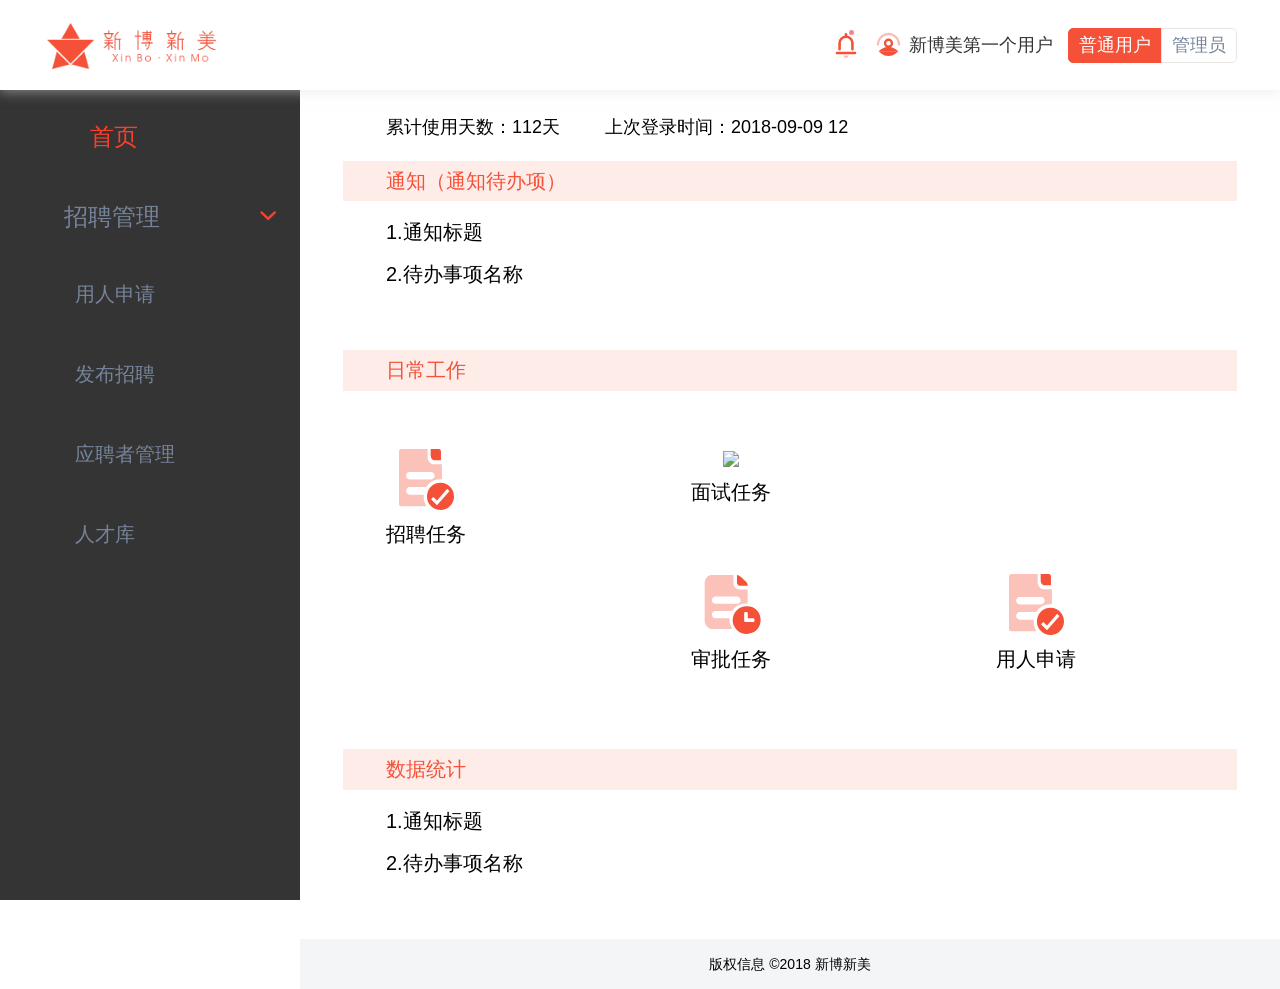
==== commit e5c63ea1: "icon" ====
--- a/index.html
+++ b/index.html
@@ -69,32 +69,15 @@
                 <ul id="sideNav" class="nav nav-pills nav-stacked">
                     <li><a href="index.html">首页</a></li>
                     <li>
-                        <a href="#">招聘管理</a>
-                        <ul class="nav sub">
-                            <li><a href="Apply.html">用人申请</a></li>
+                        <a href="#" class="expand">招聘管理</a>
+                        <ul class="nav sub" style="display: block">
+                            <li><a href="apply-list.html" >用人申请</a></li>
                             <li><a href="#">发布招聘</a></li>
                             <li><a href="#">应聘者管理</a></li>
                             <li><a href="#">人才库</a></li>
                         </ul>
                     </li>
-                    <li>
-                        <a href="#">招聘聘管管理</a>
-                        <ul class="nav sub">
-                            <li><a href="Apply.html">用人申请</a></li>
-                            <li><a href="#">发布招聘</a></li>
-                            <li><a href="#">应聘者管理</a></li>
-                            <li><a href="#">人才库</a></li>
-                        </ul>
-                    </li>
-                    <li>
-                        <a href="#">招聘管聘管理</a>
-                        <ul class="nav sub">
-                            <li><a href="Apply.html">用人申请</a></li>
-                            <li><a href="#">发布招聘</a></li>
-                            <li><a href="#">应聘者管理</a></li>
-                            <li><a href="#">人才库</a></li>
-                        </ul>
-                    </li>
+
 
 
                 </ul>
@@ -109,60 +92,60 @@
             <div class="content-wrapper">
 
                 <!-- End .row -->
-                <div class="outlet mt25">
+                <div class="outlet">
                     <!-- Start .outlet -->
                     <!-- Page start here ( usual with .row ) -->
-                    <div class="row" style="height: 830px">
-                        <div class="indextop-notice p43 pb20"><span class="mr20">累计使用天数：112天</span><span class="ml25">上次登录时间：2018-09-09 12</span></div>
-                        <div class="xm-contbox">
-                            <div class="xm-title red-bg p43">通知（通知待办项）</div>
-                            <div class="xm-contbody p43">
-                                <h3>1.通知标题</h3>
-                                <h3>2.待办事项名称</h3>
+                    <div class="row" >
+                        <div class="col-lg-12">
+                            <div class="indextop-notice p43 pb20  mt25">
+                                <span class="mr20">累计使用天数：112天</span><span class="ml25">上次登录时间：2018-09-09 12</span>
+                            </div>
+                            <div class="xm-contbox">
+                                <div class="xm-title red-bg p43">通知（通知待办项）</div>
+                                <div class="xm-contbody p43">
+                                    <h3>1.通知标题</h3>
+                                    <h3>2.待办事项名称</h3>
+                                </div>
+                            </div>
+                            <div class="xm-contbox">
+                                <div class="xm-title red-bg p43">日常工作</div>
+                                <div class="xm-contbody p43">
+                                    <ul class="worklist clearfix">
+                                        <li>
+                                            <a href="">
+                                                <img src="assets/img/index-assignment.svg">
+                                                <p>招聘任务</p>
+                                            </a>
+                                        </li>
+                                        <li>
+                                            <a href="">
+                                                <img src="assets/img/index-assignmet.svg">
+                                                <p>面试任务</p>
+                                            </a>
+                                        </li>
+                                        <li>
+                                            <a href="">
+                                                <img src="assets/img/index-approval.svg">
+                                                <p>审批任务</p>
+                                            </a>
+                                        </li>
+                                        <li>
+                                            <a href="">
+                                                <img src="assets/img/index-assignment.svg">
+                                                <p>用人申请</p>
+                                            </a>
+                                        </li>
+                                    </ul>
+                                </div>
+                            </div>
+                            <div class="xm-contbox">
+                                <div class="xm-title red-bg p43">数据统计</div>
+                                <div class="xm-contbody p43">
+                                    <h3>1.通知标题</h3>
+                                    <h3>2.待办事项名称</h3>
+                                </div>
                             </div>
                         </div>
-                        <div class="xm-contbox">
-                            <div class="xm-title red-bg p43">日常工作</div>
-                            <div class="xm-contbody p43">
-                                <ul class="worklist clearfix">
-                                    <li>
-                                        <a href="">
-                                            <img src="assets/img/index-assignment.svg">
-                                            <p>招聘任务</p>
-                                        </a>
-                                    </li>
-                                    <li>
-                                        <a href="">
-                                            <img src="assets/img/index-assignment.svg">
-                                            <p>面试任务</p>
-                                        </a>
-                                    </li>
-                                    <li>
-                                        <a href="">
-                                            <img src="assets/img/index-assignment.svg">
-                                            <p>审批任务</p>
-                                        </a>
-                                    </li>
-                                    <li>
-                                        <a href="">
-                                            <img src="assets/img/index-assignment.svg">
-                                            <p>用人申请</p>
-                                        </a>
-                                    </li>
-                                </ul>
-                            </div>
-                        </div>
-                        <div class="xm-contbox">
-                            <div class="xm-title red-bg p43">数据统计</div>
-                            <div class="xm-contbody p43">
-                                <h3>1.通知标题</h3>
-                                <h3>2.待办事项名称</h3>
-                            </div>
-                        </div>
-
-
-
-
 
                     </div>
                     <!-- Page End here -->
--- a/assets/css/public.css
+++ b/assets/css/public.css
@@ -9,7 +9,6 @@
     transition: transform 0.4s ease !important;
     position: relative;
     font-family: Helvetica Neue,PingFang SC,Hiragino Sans GB,Microsoft YaHei,WenQuanYi Micro Hei,sans-serif,sans-serif,fantasy,cursive;
-
 }
 body.stop-scrolling {
     height: 100%;
@@ -20,24 +19,14 @@
     -o-filter: blur(6px);
     filter: blur(6px);
 }
-body.remove-scroll {
-    height: 100%;
-    overflow: hidden;
-}
-body.error-page {
-    margin-top: 5%;
-    background-color: #f3f5f6;
-}
-body.error-page h1.error-number {
-    text-align: center;
-    font-size: 20em;
-}
-
 * {
     -moz-box-sizing: border-box;
     box-sizing: border-box;
     outline: none !important;
 }
+a:hover{
+    color: rgba(244,81,56,1);
+}
 
 /* ------------------ Sizes --------------------*/
 
@@ -58,36 +47,12 @@
 .row.no-padding [class^="col-"] {
     padding: 0;
 }
-.m0 {
-    margin: 0 !important;
-}
-.m5 {
-    margin: 5px !important;
-}
-.m10 {
-    margin: 10px !important;
-}
-.m15 {
-    margin: 15px !important;
-}
 .m20 {
     margin: 20px !important;
 }
 .m25 {
     margin: 25px !important;
 }
-.mt0 {
-    margin-top: 0 !important;
-}
-.mt5 {
-    margin-top: 5px !important;
-}
-.mt10 {
-    margin-top: 10px !important;
-}
-.mt15 {
-    margin-top: 15px !important;
-}
 .mt20 {
     margin-top: 20px !important;
 }
@@ -97,36 +62,12 @@
 .mt50 {
     margin-top: 50px !important;
 }
-.mr0 {
-    margin-right: 0 !important;
-}
-.mr5 {
-    margin-right: 5px !important;
-}
-.mr10 {
-    margin-right: 10px !important;
-}
-.mr15 {
-    margin-right: 15px !important;
-}
 .mr20 {
     margin-right: 20px !important;
 }
 .mr25 {
     margin-right: 25px !important;
 }
-.mb0 {
-    margin-bottom: 0 !important;
-}
-.mb5 {
-    margin-bottom: 5px !important;
-}
-.mb10 {
-    margin-bottom: 10px !important;
-}
-.mb15 {
-    margin-bottom: 15px !important;
-}
 .mb20 {
     margin-bottom: 20px !important;
 }
@@ -136,18 +77,6 @@
 .mb50 {
     margin-bottom: 50px !important;
 }
-.ml0 {
-    margin-left: 0 !important;
-}
-.ml5 {
-    margin-left: 5px !important;
-}
-.ml10 {
-    margin-left: 10px !important;
-}
-.ml15 {
-    margin-left: 15px !important;
-}
 .ml20 {
     margin-left: 20px !important;
 }
@@ -155,30 +84,12 @@
     margin-left: 25px !important;
 }
 /* ------------------ Paddings --------------------*/
-.p0 {
-    padding: 0 !important;
-}
-.p5 {
-    padding: 5px !important;
-}
-.p10 {
-    padding: 10px !important;
-}
-.p15 {
-    padding: 15px !important;
-}
 .p20 {
     padding: 20px !important;
 }
 .p25 {
     padding: 25px !important;
 }
-.pt0 {
-    padding-top: 0 !important;
-}
-.pt5 {
-    padding-top: 5px !important;
-}
 .pt10 {
     padding-top: 10px !important;
 }
@@ -191,228 +102,19 @@
 .pt25 {
     padding-top: 25px !important;
 }
-.pr0 {
-    padding-right: 0 !important;
-}
-.pr5 {
-    padding-right: 5px !important;
-}
-.pr10 {
-    padding-right: 10px !important;
-}
-.pr15 {
-    padding-right: 15px !important;
-}
 .pr20 {
     padding-right: 20px !important;
 }
 .pr25 {
     padding-right: 25px !important;
 }
-.pb0 {
-    padding-bottom: 0 !important;
-}
-.pb5 {
-    padding-bottom: 5px !important;
-}
-.pb10 {
-    padding-bottom: 10px !important;
-}
-.pb15 {
-    padding-bottom: 15px !important;
-}
 .pb20 {
     padding-bottom: 20px !important;
 }
 .pb25 {
     padding-bottom: 25px !important;
 }
-.pl0 {
-    padding-left: 0 !important;
-}
-.pl5 {
-    padding-left: 5px !important;
-}
-.pl10 {
-    padding-left: 10px !important;
-}
-.pl15 {
-    padding-left: 15px !important;
-}
-.pl20 {
-    padding-left: 20px !important;
-}
-.pl25 {
-    padding-left: 25px !important;
-}
-/* ------------------ Percent widths --------------------*/
-.per5 {
-    width: 5% !important;
-}
-.per10 {
-    width: 10% !important;
-}
-.per15 {
-    width: 15% !important;
-}
-.per20 {
-    width: 20% !important;
-}
-.per25 {
-    width: 25% !important;
-}
-.per30 {
-    width: 30% !important;
-}
-.per35 {
-    width: 35% !important;
-}
-.per40 {
-    width: 40% !important;
-}
-.per45 {
-    width: 45% !important;
-}
-.per50 {
-    width: 50% !important;
-}
-.per55 {
-    width: 55% !important;
-}
-.per60 {
-    width: 60% !important;
-}
-.per65 {
-    width: 65% !important;
-}
-.per70 {
-    width: 70% !important;
-}
-.per75 {
-    width: 75% !important;
-}
-.per80 {
-    width: 80% !important;
-}
-.per85 {
-    width: 85% !important;
-}
-.per90 {
-    width: 90% !important;
-}
-.per95 {
-    width: 95% !important;
-}
-.per100 {
-    width: 100% !important;
-}
-/* ------------------ Borders --------------------*/
-.b {
-    border: 1px solid #e7e7e2;
-}
-.bt {
-    border-top: 1px solid #e7e7e2;
-}
-.br {
-    border-right: 1px solid #e7e7e2;
-}
-.bb {
-    border-bottom: 1px solid #e7e7e2;
-}
-.bl {
-    border-left: 1px solid #e7e7e2;
-}
-.btlr {
-    border-top-left-radius: 4px;
-}
-.btrr {
-    border-top-right-radius: 4px;
-}
-.bblr {
-    border-bottom-left-radius: 4px;
-}
-.bbrr {
-    border-bottom-right-radius: 4px;
-}
-.brall {
-    border-radius: 4px;
-}
-.bn {
-    border: none !important;
-}
-/* ------------------ Colors --------------------*/
-.color-red {
-    color: #f68484 !important;
-}
-.color-blue {
-    color: #fc3f2b !important;
-}
-.color-green {
-    color: #71d398 !important;
-}
-.color-yellow {
-    color: #ffcc66 !important;
-}
-.color-orange {
-    color: #f4b162 !important;
-}
-.color-white {
-    color: #ffffff !important;
-}
-.color-teal {
-    color: #97d3c5 !important;
-}
-.color-dark {
-    color: #79859b !important;
-}
-
-.color-gray {
-    color: #555555 !important;
-}
-.color-grayspr {
-    color: #f3f5f6 !important;
-}
-/* ------------------ Backgrounds --------------------*/
-.white-bg {
-    color: #768399;
-    background-color: #ffffff;
-}
-.red-bg {
-    color:rgba(244,81,56,1);
-    background:rgba(244,81,56,0.1094);
-}
-.blue-bg {
-    color: #ffffff;
-    background-color: #fc3f2b;
-}
-.green-bg {
-    color: #ffffff;
-    background-color: #71d398;
-}
-.yellow-bg {
-    color: #ffffff;
-    background-color: #ffcc66;
-}
-.orange-bg {
-    color: #ffffff;
-    background-color: #f4b162;
-}
-
-.gray-bg {
-    color: #768399;
-    background-color: #e4e9eb;
-}
-.dark-bg {
-    color: #ffffff;
-    background-color: #79859b;
-}
-/* ------------------ Opacity --------------------*/
-.opacity {
-    opacity: 1 !important;
-}
-.opacity0 {
-    opacity: 0 !important;
-}
+
 /* ------------------ Typo --------------------*/
 .strong {
     font-weight: bold;
@@ -423,2052 +125,295 @@
 .normal {
     font-weight: normal;
 }
-/* ------------------ Contextual colors --------------------*/
-.text-muted {
-    color: #999999;
-}
-.text-primary {
-    color: #fc3f2b;
-}
-a.text-primary:hover {
-    color: #4aa3de;
-}
-.text-success {
-    color: #71d398;
-}
-a.text-success:hover {
-    color: #4ac77c;
-}
-.text-info {
-    color: #97d3c5;
-}
-a.text-info:hover {
-    color: #73c4b1;
-}
-.text-warning {
-    color: #f4b162;
-}
-a.text-warning:hover {
-    color: #f19932;
-}
-.text-danger {
-    color: #f68484;
-}
-a.text-danger:hover {
-    color: #f35454;
-}
-.text-yellow {
-    color: #ffcc66;
-}
-a.text-yellow:hover {
-    color: #ffbb33;
-}
-.text-orange {
-    color: #f4b162;
-}
-a.text-orange:hover {
-    color: #f19932;
-}
-.text-dark {
-    color: #79859b;
-}
-a.text-dark:hover {
-    color: #606c81;
-}
-
-/* ------------------ Positions --------------------*/
-.relative {
-    position: relative;
-}
-.absolute {
+
+/* -----------------------------------------
+   Header styles
+----------------------------------------- */
+#header {
+    height: 90px;
+    z-index: 999;
     position: absolute;
+    width: 100%;
+    top: 0;
+    background:rgba(255,255,255,1);
+    box-shadow: 0 2px 12px 0 rgba(221,221,221,0.5)
+}
+#header .container-fluid {
+    padding-left: 0;
+    padding-right: 0;
+}
+#header.header-fixed {
+    position: fixed;
+}
+#header .navbar {
+    margin-bottom: 0;
+    border-radius: 0;
+    border: none;
+}
+/*logo*/
+#header .navbar .navbar-logo {
+    display: inline-block;
+    padding-top:23px;
+    width: 169px;
+    margin-left:47px;
+}
+.top-nav{
+    margin-top: 20px;
+    margin-right:43px;
+}
+#header .navbar .nav li{
+    margin-left: 10px;
+}
+#header .navbar .nav li a {
+    line-height: 50px;
+    padding-top: 0;
+    padding-bottom: 0;
+    color: #333;
+    width: auto;
+    position: relative;
+    -webkit-transition: all;
+    transition: all;
+    -webkit-transition-duration: 0.4s;
+    transition-duration: 0.4s;
+    overflow-x: hidden;
+    font-size: 18px;
+    text-align: center;
+    outline: none;
+}
+#header .navbar .nav li a:hover,
+#header .navbar .nav li a:focus {
+    background: #ffffff;
+}
+#header .navbar .nav-right li a{
+    padding: 0;
+}
+#header .navbar .nav li a .navicon {
+    float: left;
+    margin: 12px 7px 0 0;
+    width: 26px;
+    height: 26px;
+}
+#header .navbar .nav li a .square-4 {
+    position: absolute;
+    top: 10px;
+    right: 12px;
+    border-radius: 100%;
+}
+.square-4 {
+    display: inline-block;
+    width: 5px;
+    height: 5px;
+}
+.btn-account{
+    margin-top: 8px;
+    margin-left: 5px;
+}
+.btn-account .btn-sm{
+    padding:3px 10px;
+    font-size:18px;
+    border-radius: 5px;
 }
 /* -----------------------------------------
-   Body styles
+   Sidebar styles
 ----------------------------------------- */
-/* ------------------ IE10 and windows phone 8 fix. --------------------*/
-@-webkit-viewport {
-    width: device-width;
-}
-@-moz-viewport {
-    width: device-width;
-}
-@-ms-viewport {
-    width: device-width;
-}
-@-o-viewport {
-    width: device-width;
-}
-@viewport {
-    width: device-width;
-}
-/* -----------------------------------------
-   Template elements
------------------------------------------ */
-/* ------------------ Tiles --------------------*/
-.tile {
-    display: block;
+#sidebar {
+    width: 300px;
+    height: auto;
+    position: absolute;
+    left: 0;
+    bottom: 0;
+    top: 90px;
+    z-index: 99;
+}
+#sidebar.sidebar-fixed {
+    position: fixed;
+}
+#sidebar:after {
+    content: "";
+    position: fixed;
+    top: 0;
+    left: 0;
+    bottom: 0;
+    width: 300px;
+    background:rgba(52,52,52,1);
+    z-index: -1;
+}
+#sidebar .sidebar-inner {
+    position: relative;
+    width: auto;
+    height: 100%;
+}
+#sidebar #sideNav li {
     float: left;
     width: 100%;
-    height: 100%;
-    cursor: pointer;
-    margin: 0 0 25px 0;
-    overflow: hidden;
+    margin-top: 0;
+}
+#sidebar #sideNav li:first-child a{
+    padding: 30px 15px 30px 90px;
+}
+
+#sidebar #sideNav li a {
+    font-size: 24px;
+    padding: 30px 15px 30px 64px;
+    position: relative;
+    color: #768399;
+    height: 80px;
+    border-radius: 0;
+    background:rgba(52,52,52,1);
     -webkit-transition: background;
     transition: background;
     -webkit-transition-duration: 0.4s;
     transition-duration: 0.4s;
-    text-decoration: none !important;
-    outline: transparent solid 3px;
-    position: relative;
-    border-radius: 4px;
-}
-.tile:before,
-.tile:after {
-    content: " ";
-    display: table;
-}
-.tile:after {
-    clear: both;
-}
-.tile.white {
-    background-color: #ffffff;
-    color: #768399;
-}
-.tile.white:hover {
-    background-color: #fcfcfc;
-}
-.tile.blue {
-    background-color: #fc3f2b;
+}
+#sidebar #sideNav li a i {
+    font-size: 34px;
+    margin-right: 15px;
+    float: left;
     color: #ffffff;
-}
-.tile.blue:hover {
-    background-color: #4aa3de;
-}
-.tile.red {
-    background-color: #f68484;
-    color: #ffffff;
-}
-.tile.red:hover {
-    background-color: #f35454;
-}
-.tile.green {
-    background-color: #71d398;
-    color: #ffffff;
-}
-.tile.green:hover {
-    background-color: #4ac77c;
-}
-.tile.yellow {
-    background-color: #ffcc66;
-    color: #ffffff;
-}
-.tile.yellow:hover {
-    background-color: #ffbb33;
-}
-.tile.orange {
-    background-color: #f4b162;
-    color: #ffffff;
-}
-.tile.orange:hover {
-    background-color: #f19932;
-}
-.tile.purple {
-    background-color: #af91e1;
-    color: #ffffff;
-}
-.tile.purple:hover {
-    background-color: #9269d6;
-}
-.tile.pink {
-    background-color: #f78db8;
-    color: #ffffff;
-}
-.tile.pink:hover {
-    background-color: #f45d9a;
-}
-.tile.lime {
-    background-color: #a8db43;
-    color: #ffffff;
-}
-.tile.lime:hover {
-    background-color: #90c526;
-}
-.tile.magenta {
-    background-color: #e65097;
-    color: #ffffff;
-}
-.tile.magenta:hover {
-    background-color: #e0237c;
-}
-.tile.teal {
-    background-color: #97d3c5;
-    color: #ffffff;
-}
-.tile.teal:hover {
-    background-color: #73c4b1;
-}
-.tile.brown {
-    background-color: #d1b993;
-    color: #ffffff;
-}
-.tile.brown:hover {
-    background-color: #c2a26f;
-}
-.tile.gray-spr {
-    background-color: #f3f5f6;
-}
-.tile.gray-spr:hover {
-    background-color: #d6dde0;
-}
-.tile.dark {
-    color: #ffffff;
-    background-color: #79859b;
-}
-.tile.dark:hover {
-    background-color: #606c81;
-}
-.tile .tile-content {
-    width: 100%;
-    height: 100%;
-    position: relative;
-    padding: 15px;
-}
-.tile .tile-content.text-center .number,
-.tile .tile-content.text-center h3 {
-    margin-left: 0;
-}
-.tile .tile-content .label {
-    color: #768399;
-    font-size: 100%;
-    width: 100%;
-    float: left;
-    margin-bottom: 10px;
-}
-.tile .tile-content .spark-number {
-    width: 100%;
-    float: left;
-    font-size: 24px;
-    margin-bottom: 10px;
-}
-.tile .tile-content .spark .percent {
-    float: left;
-    font-size: 16px;
-    width: 60%;
-}
-.tile .tile-content .spark .sparkline {
-    /* float: right; */
-    width: 40%;
-    display: inline-block;
-}
-.tile .tile-content .number {
-    font-size: 48px;
-    line-height: 48px;
-    text-shadow: 1px 1px 1px rgba(0, 0, 0, 0.1);
-    margin-left: 7px;
-}
-.tile .tile-content h1,
-.tile .tile-content h2,
-.tile .tile-content h3,
-.tile .tile-content h4,
-.tile .tile-content h5,
-.tile .tile-content h6 {
-    font-size: 14px;
-    font-weight: normal;
-}
-.tile .tile-content h1,
-.tile .tile-content h2,
-.tile .tile-content h3,
-.tile .tile-content h4,
-.tile .tile-content h5,
-.tile .tile-content h6,
-.tile .tile-content p {
-    padding: 0;
-    margin: 10px 0 0px 10px;
-    line-height: 18px;
-}
-.tile .tile-icon {
-    float: right;
-    right: 15px;
-    position: absolute;
-    top: 50%;
-    margin-top: -32px;
-}
-.tile .tile-icon i {
-    text-shadow: 1px 1px 1px rgba(0, 0, 0, 0.5);
-}
-/* ------------------ Tile stats --------------------*/
-.tile-stats {
-    height: 100%;
-    width: 100%;
-    position: relative;
     -webkit-transition: all;
     transition: all;
     -webkit-transition-duration: 0.4s;
     transition-duration: 0.4s;
-}
-.tile-stats .tile-stats-icon {
-    float: left;
-    width: 33.333%;
-    padding: 18px 0;
-    text-align: center;
-}
-.tile-stats .tile-stats-icon i {
-    font-size: 48px;
-    color: #a2abba;
-}
-.tile-stats .tile-stats-content {
-    padding: 18px 0;
-    width: 66.666%;
-    float: left;
-}
-.tile-stats .tile-stats-content .tile-stats-number {
-    font-weight: bold;
-    font-size: 24px;
-    color: #768399;
-}
-.tile-stats .tile-stats-content .tile-stats-text {
-    color: #a2abba;
-    font-size: 13px;
-}
-.tile-stats:hover {
-    border-color: #c4c4b8;
-}
-.tile-stats.blue-bg {
-    border-color: #fc3f2b;
-}
-.tile-stats.blue-bg:hover {
-    background: #4aa3de;
-}
-.tile-stats.gray-bg {
-    border-color: #f3f5f6;
-}
-.tile-stats.gray-bg:hover {
-    background: #e4e9eb;
-}
-.tile-stats.red-bg {
-    border-color: #f68484;
-}
-.tile-stats.red-bg:hover {
-    background: #f35454;
-}
-.tile-stats.orange-bg {
-    border-color: #f4b162;
-}
-.tile-stats.orange-bg:hover {
-    background: #f19932;
-}
-.tile-stats.yellow-bg {
-    border-color: #ffcc66;
-}
-.tile-stats.yellow-bg:hover {
-    background: #ffbb33;
-}
-.tile-stats.green-bg {
-    border-color: #71d398;
-}
-.tile-stats.green-bg:hover {
-    background: #4ac77c;
-}
-.tile-stats.pink-bg {
-    border-color: #f78db8;
-}
-.tile-stats.pink-bg:hover {
-    background: #f45d9a;
-}
-.tile-stats.magenta-bg {
-    border-color: #e65097;
-}
-.tile-stats.magenta-bg:hover {
-    background: #e0237c;
-}
-.tile-stats.purple-bg {
-    border-color: #af91e1;
-}
-.tile-stats.purple-bg:hover {
-    background: #9269d6;
-}
-.tile-stats.dark-bg {
-    border-color: #79859b;
-}
-.tile-stats.dark-bg:hover {
-    background: #606c81;
-}
-.tile-stats.teal-bg {
-    border-color: #97d3c5;
-}
-.tile-stats.teal-bg:hover {
-    background: #73c4b1;
-}
-.tile-stats.brown-bg {
-    border-color: #d1b993;
-}
-.tile-stats.brown-bg:hover {
-    background: #c2a26f;
-}
-/* ------------------ Sidebar panels --------------------*/
-.sidebar-panel {
-    margin-top: 10px;
+    width: auto;
+    margin-bottom: 0;
+}
+#sidebar #sideNav li a i.sideNav-arrow {
+    float: right;
+    margin-right: 0;
+    margin-left: 5px;
+}
+#sidebar #sideNav li a i.s16 {
+    right: 17px;
+}
+#sidebar #sideNav li a .notification {
+    display: none;
+}
+#sidebar #sideNav li a.active {
+    color: #fc3f2b;
+}
+#sidebar #sideNav li a:hover i,
+#sidebar #sideNav li a.active i {
+    color: #fc3f2b;
+    text-shadow: none;
+}
+#sidebar #sideNav li a.expand {
+    background:rgba(52,52,52,1);
+}
+#sidebar #sideNav li a.expand i {
+    color: #fc3f2b;
+}
+#sidebar #sideNav li .sub {
+    display: none;
+}
+#sidebar #sideNav li .sub a {
+    font-size: 20px;
+    background:rgba(52,52,52,1);
+    padding-left:75px;
+    border-right: 6px solid transparent;
+}
+#sidebar #sideNav li .sub a.active {
+    background:rgba(77,77,77,1);
+    font-weight: normal;
+    border-right:6px solid  rgba(244,81,56,1);
+}
+#sidebar #sideNav li .sub a:hover {
+    background:rgba(77,77,77,1);
+    border-right:6px solid  rgba(244,81,56,1);
+}
+
+/* -----------------------------------------
+   Content
+----------------------------------------- */
+#content {
+    margin-left: 300px;
+    padding-top:90px;
+}
+#content.sidebar-page {
+    margin-left: 300px;
+}
+#content.full-page {
+    margin-left: 0;
+}
+#content.offCanvas {
     width: 100%;
+    margin-left: 300px;
+}
+#content.overLap {
+    margin-left: 0;
+}
+#content .content-wrapper {
     height: auto;
     float: left;
-    position: relative;
-}
-.sidebar-panel:before,
-.sidebar-panel:after {
+    width: 100%;
+    position: relative;
+}
+#content .content-wrapper .outlet {
+    position: relative;
+    padding: 0 43px;
+}
+#content .content-wrapper .heading:before,
+#content .content-wrapper .heading:after {
     content: " ";
     display: table;
 }
-.sidebar-panel:after {
+#content .content-wrapper .heading:after {
     clear: both;
 }
-.sidebar-panel .sidebar-panel-title {
-    font-size: 13px;
-    padding-left: 17px;
-    text-transform: uppercase;
-}
-.sidebar-panel .sidebar-panel-title i {
-    margin-right: 15px;
-}
-.sidebar-panel .sidebar-panel-content {
-    padding: 5px 15px 15px;
-    position: relative;
-}
-.sidebar-panel .sidebar-panel-content.fullwidth {
-    padding: 5px 0px 15px;
-}
-/* ------------------ Sparkline tooltips --------------------*/
-.jqstooltip {
-    padding: 5px;
+#content .content-wrapper .heading h1.page-header {
+    font-size: 24px;
+    border-bottom: none;
+    padding: 0;
+    background: #ffffff;
+    font-weight: 300;
+    width: auto;
+}
+#content .content-wrapper .heading h1.page-header i {
+    font-size: 42px;
+    opacity: 0.1;
+    filter: alpha(opacity=10);
+    margin-right: 10px;
+    float: none;
+}
+#content .content-wrapper .heading h1.page-header [class*="icomoon-"] {
+    margin-top: -4px;
+}
+
+/*页面面包屑导航*/
+#content .content-wrapper .heading .breadcrumb {
+    line-height: 20px;
+    background: #fff;
+    padding: 20px 43px;
+    margin-bottom: 0;
+}
+#content .content-wrapper .heading .breadcrumb i {
+    color: #acb1b8;
+    font-size: 26px;
+    padding: 0 5px;
+    margin-top: -3px;
+}
+
+#content .content-wrapper .heading .breadcrumb > li {
     display: inline-block;
-}
-.jqsfield {
-    color: white;
-    text-align: left;
-    padding: 5px;
-    margin-left: -5px;
-    margin-right: 5px;
-    margin-top: -5px;
-    margin-bottom: 5px;
-    border-radius: 0px;
-    background: #79859b;
-    font-family: verdana;
-    font-size: 12px;
-    font-weight: bold;
-    white-space: nowrap;
-    display: inline-block;
-    z-index: 100;
-    opacity: 0.9;
-    filter: alpha(opacity=90);
-    border-color: #79859b;
-}
-
-/* ------------------ Icons in header tags --------------------*/
-h1 i,
-h2 i,
-h3 i,
-h4 i,
-h5 i,
-h6 i {
-    float: left;
-    margin-top: -1px;
-    margin-right: 5px;
-}
-/* ------------------ Input sizes --------------------*/
-.input-mini {
-    width: 60px!important;
-}
-.input-small {
-    width: 90px!important;
-}
-.input-medium {
-    width: 150px!important;
-}
-.input-large {
-    width: 210px!important;
-}
-.input-xlarge {
-    width: 270px!important;
-}
-.input-block {
+    font-size:22px;
+}
+#content .content-wrapper .heading .breadcrumb > li:nth-child(2){
+    font-size: 20px
+}
+#content .content-wrapper .heading .breadcrumb > li:nth-child(3){
+    font-size: 18px
+}
+#content .content-wrapper .heading .breadcrumb > li + li:before {
+    content: "";
+    display: none;
+}
+
+/*footer*/
+.footer{
+    position: inherit;
+    bottom: 0;
+    text-align: center;
+    padding:15px;
+    background: #f3f5f6;
     width: 100%;
-    display: block;
-}
-/* ------------------ Spinners --------------------*/
-.ui-spinner {
-    border: none;
-    width: 100%;
-}
-.ui-spinner .ui-spinner-input {
-    margin: 0;
-}
-.ui-spinner .ui-spinner-button {
-    border-left: 1px solid #e7e7e2;
-    width: 32px;
-    cursor: pointer;
-}
-.ui-spinner .ui-icon {
-    left: 50%;
-    margin-left: -7px;
-}
-/* ------------------ File upload --------------------*/
-.file-upload {
-    width: 200px;
-    float: left;
-    margin-right: 10px;
-    background-color: #ffffff !important;
-}
-/* ------------------ Sidebar chat styles --------------------*/
-.chat-user-list {
-    position: relative;
-    display: block;
-    -webkit-transition: opacity;
-    transition: opacity;
-    -webkit-transition-duration: 0.4s;
-    transition-duration: 0.4s;
-}
-.chat-user-list.hide-it {
-    display: none;
-}
-.chat-user-list .has-message {
-    display: inline-block;
-    float: right;
-    margin-top: 12px;
-    margin-right: 20px;
-}
-.chat-user-list .has-message i {
-    color: #fc3f2b;
-}
-.chat-search {
-    position: relative;
-    padding: 0 15px;
-}
-.chat-search .form-group {
-    margin-left: 0;
-    margin-right: 0;
-}
-.chat-search input {
-    border: none;
-    border-bottom: 1px solid #e0e0da;
-    background: none;
-    padding: 21px 0 25px 35px;
-    height: auto;
-    width: 100%;
-    box-shadow: none;
-    border-radius: 0;
-}
-.chat-search input:focus,
-.chat-search input:hover {
-    box-shadow: none;
-    border-color: #d5d5cc;
-}
-.chat-search button {
-    position: absolute;
-    left: 15px;
-    top: 19px;
-    border: none;
-    background: none;
-}
-.chat-search button i {
-    color: #acb1b8;
-}
-.chat-box {
-    position: relative;
-    display: none;
-    opacity: 0;
-}
-.chat-box h5 {
-    padding: 23px 0 26px 26%;
-    border-bottom: 1px solid #e7e7e2;
-    font-size: 16px;
-    margin-bottom: 0;
-    margin-top: 0;
-}
-.chat-box h5 .status {
-    position: relative;
-    left: auto;
-    top: auto;
-}
-.chat-box .status {
-    position: absolute;
-    left: 35px;
-    top: 47px;
-    color: #f68484;
-    background: #f3f5f6;
-    width: 16px;
-    height: 16px;
-    border-radius: 16px;
-}
-.chat-box .status i {
-    font-size: 36px;
-    margin-top: -10px;
-    margin-left: -10px;
-}
-.chat-box .status.online {
-    color: #71d398;
-}
-.chat-box .status.offline {
-    color: #a2abba;
-}
-.chat-box .btn {
-    position: absolute;
-    top: 20px;
-    left: 25px;
-}
-.chat-box.chatbox-show {
-    display: block;
-    opacity: 1;
-}
-.chat-box .chat-write {
-    padding: 0;
-    position: fixed;
-    width: 100%;
-    bottom: 5px;
-    width: 250px;
-    right: 15px;
-}
-.chat-box .chat-write form {
-    position: relative;
-}
-.chat-box .chat-write form .form-group {
-    margin-left: 0;
-    margin-right: 0;
-}
-.chat-box .chat-write form textarea {
-    resize: none;
-    border-radius: 0;
-    box-shadow: none;
-    padding: 6px 36px 6px 12px;
-}
-.chat-box .chat-write form #attach_photo_btn {
-    top: 0;
-    right: 4px;
-    left: auto;
-    width: 40px;
-}
-.chat-box .chat-write form input[type="file"] {
-    opacity: 0;
-    position: absolute;
-    width: 40px;
-    height: 34px;
-    top: 0;
-    right: 2px;
-}
-.chat-ui {
-    padding-left: 0px;
-    margin-bottom: 35px;
-    margin-top: 8px;
-    list-style: none;
-}
-.chat-ui.bsAccordion li:last-child ul {
-    margin-bottom: 20px;
-}
-.chat-ui.chat-messages li {
-    padding: 15px;
-}
-.chat-ui.chat-messages li:before,
-.chat-ui.chat-messages li:after {
-    content: " ";
-    display: table;
-}
-.chat-ui.chat-messages li:after {
-    clear: both;
-}
-.chat-ui.chat-messages li.chat-me {
-    background: #e4e9eb;
-}
-.chat-ui.chat-messages li .avatar {
-    width: 25%;
-    float: left;
-}
-.chat-ui.chat-messages li .avatar img {
-    width: 42px;
-    height: 42px;
-    border-radius: 20px;
-    margin-right: 5px;
-    border: 1px solid transparent;
-}
-.chat-ui.chat-messages li .chat-name {
-    width: 75%;
-    color: #a2abba;
-    font-weight: normal;
-    font-size: 14px;
-    float: left;
-    font-weight: bold;
-}
-.chat-ui.chat-messages li .chat-name .chat-time {
-    color: #535e6f;
-    font-weight: bold;
-    font-size: 11px;
-    float: right;
-    line-height: 18px;
-}
-.chat-ui.chat-messages li .chat-txt {
-    width: 75%;
-    float: left;
-    font-size: 13px;
-    word-wrap: break-word;
-}
-.chat-ui li {
-    display: block;
-    position: relative;
-}
-.chat-ui li a {
-    padding: 7px 15px;
-    color: #768399;
-    font-weight: bold;
-    width: 100%;
-    display: inline-block;
-    position: relative;
-}
-.chat-ui li a .notification {
-    position: relative;
-    display: inline-block;
-    top: auto;
-    right: auto;
-    margin-left: 5px;
-}
-.chat-ui li a i {
-    float: right;
-    font-size: 16px;
-}
-.chat-ui li a .chat-avatar {
-    width: 42px;
-    height: 42px;
-    border-radius: 20px;
-    margin-right: 5px;
-    border: 1px solid transparent;
-    -webkit-transition: border;
-    transition: border;
-    -webkit-transition-duration: 0.4s;
-    transition-duration: 0.4s;
-}
-.chat-ui li a.chat-name {
-    color: #a2abba;
-    font-weight: normal;
-    font-size: 13px;
-    padding: 0;
-    text-decoration: none;
-    -webkit-transition: color;
-    transition: color;
-    -webkit-transition-duration: 0.4s;
-    transition-duration: 0.4s;
-}
-.chat-ui li ul {
-    padding-left: 0;
-}
-.chat-ui li ul .status {
-    position: absolute;
-    left: 32px;
-    top: 36px;
-    color: #f68484;
-    background: #f3f5f6;
-    width: 16px;
-    height: 16px;
-    border-radius: 16px;
-}
-.chat-ui li ul .status i {
-    font-size: 36px;
-    margin-left: -10px;
-    margin-top: -10px;
-}
-.chat-ui li ul .status.online {
-    color: #71d398;
-}
-.chat-ui li ul .status.offline {
-    color: #a2abba;
-}
-.chat-ui li ul li {
-    padding: 7px 10px;
-    margin: 0 5px;
-    -webkit-transition: background;
-    transition: background;
-    -webkit-transition-duration: 0.4s;
-    transition-duration: 0.4s;
-    border-radius: 4px;
-}
-.chat-ui li ul li:hover {
-    background: #e4e9eb;
-}
-/* ------------------ Circfull progress bars --------------------*/
-.circliful {
-    position: relative;
-    float: left;
-    margin-right: 10px;
-    margin-bottom: 10px;
-}
-.circliful .circle-text,
-.circliful .circle-info,
-.circliful .circle-text-half,
-.circliful .circle-info-half {
-    width: 100%;
-    position: absolute;
-    text-align: center;
-    display: inline-block;
-    color: #768399;
-    font-weight: bold;
-}
-.circliful .circle-text-half {
-    top: 8px;
-}
-.circliful i {
-    margin: 5px 3px 0 3px;
-    position: relative;
-    bottom: 4px;
-}
-/* ------------------ Weather widget --------------------*/
-.weather-widget .weather-location {
-    font-size: 16px;
-    margin-top: 10px;
-}
-.weather-widget .weather-day {
-    font-weight: bold;
-    margin-top: 10px;
-}
-/* ------------------ Blogpost widget --------------------*/
-.blog-post-widget .blog-post-image {
-    border-top-left-radius: 4px;
-    border-top-right-radius: 4px;
-}
-.blog-post-widget .blog-post-date {
-    color: #939daf;
-    font-size: 13px;
-    margin-bottom: 5px;
-    display: inline-block;
-}
-.blog-post-widget .blog-post-text {
-    color: #768399;
-}
-.blog-post-widget .blog-post-info {
-    padding: 5px 0;
-}
-.blog-post-widget .blog-post-info .blog-post-author {
-    margin-right: 10px;
-}
-.blog-post-widget .blog-post-info .blog-post-likes {
-    margin-right: 10px;
-}
-/* ------------------ Chat widget --------------------*/
-.chat-widget {
-    margin-top: 0;
-    margin-bottom: 0;
-}
-.chat-widget > li .avatar {
-    width: auto !important;
-    margin-right: 10px;
-}
-.chat-widget > li .chat-name {
-    width: 100% !important;
-    float: none !important;
-}
-.chat-widget .attach_photo_btn {
-    top: 0;
-    right: 4px;
-    left: auto;
-    width: 40px;
-    position: relative;
-}
-.chat-widget input[type="file"] {
-    opacity: 0;
-    position: absolute;
-    width: 40px;
-    height: 34px;
-    bottom: 0;
-    left: 2px;
-}
-/* ------------------ Recent users widget --------------------*/
-.recent-users-widget .recent-users-header {
-    padding: 15px;
-}
-.recent-users-widget ul.list-group {
-    margin-bottom: 0;
-}
-.recent-users-widget ul.list-group li.list-group-item {
-    border-color: transparent;
-    -webkit-transition: background;
-    transition: background;
-    -webkit-transition-duration: 0.4s;
-    transition-duration: 0.4s;
-}
-.recent-users-widget ul.list-group li.list-group-item:before,
-.recent-users-widget ul.list-group li.list-group-item:after {
-    content: " ";
-    display: table;
-}
-.recent-users-widget ul.list-group li.list-group-item:after {
-    clear: both;
-}
-.recent-users-widget ul.list-group li.list-group-item:nth-child(even) {
-    background: #f3f5f6;
-}
-.recent-users-widget ul.list-group li.list-group-item:nth-child(even) .status {
-    background: #f3f5f6;
-}
-.recent-users-widget ul.list-group li.list-group-item:hover {
-    background: #e4e9eb;
-}
-.recent-users-widget ul.list-group li.list-group-item:hover .status {
-    background: #e4e9eb;
-}
-.recent-users-widget ul.list-group li.list-group-item .chat-avatar {
-    float: left;
-    width: 42px;
-    height: 42px;
-    border-radius: 20px;
-    margin-right: 5px;
-    border: 1px solid transparent;
-    -webkit-transition: border;
-    transition: border;
-    -webkit-transition-duration: 0.4s;
-    transition-duration: 0.4s;
-}
-.recent-users-widget ul.list-group li.list-group-item .name {
-    float: left;
-    padding: 13px 5px 8px;
-}
-.recent-users-widget ul.list-group li.list-group-item .status {
-    position: absolute;
-    left: 41px;
-    top: 38px;
-    color: #f68484;
-    background: #ffffff;
-    width: 16px;
-    height: 16px;
-    border-radius: 16px;
-}
-.recent-users-widget ul.list-group li.list-group-item .status i {
-    font-size: 36px;
-    margin-top: -10px;
-    margin-left: -10px;
-}
-.recent-users-widget ul.list-group li.list-group-item .status.online {
-    color: #71d398;
-}
-.recent-users-widget ul.list-group li.list-group-item .status.offline {
-    color: #a2abba;
-}
-/* ------------------ Todo widget-----------------*/
-.todo-widget {
-    position: relative;
-}
-.todo-widget .todo-header {
-    margin-bottom: 15px;
-    float: left;
-    width: 100%;
-}
-.todo-widget .todo-header:before,
-.todo-widget .todo-header:after {
-    content: " ";
-    display: table;
-}
-.todo-widget .todo-header:after {
-    clear: both;
-}
-.todo-widget .todo-header .todo-search {
-    width: 75%;
-    float: left;
-}
-.todo-widget .todo-header .todo-add {
-    width: 25%;
-    float: right;
-    text-align: right;
-}
-.todo-widget .todo-period {
-    font-size: 16px;
-}
-.todo-widget .todo-list {
-    list-style: none;
-    margin-left: 0;
-    margin-bottom: 0px;
-    min-height: 40px;
-    padding-left: 0;
-    position: relative;
-}
-.todo-widget .todo-list.ui-sortable {
-    cursor: move;
-}
-.todo-widget .todo-list .todo-task-item {
-    margin-bottom: 0;
-    border-top: 1px solid #e7e7e2;
-    padding: 10px 0;
-    position: relative;
-}
-.todo-widget .todo-list .todo-task-item:before,
-.todo-widget .todo-list .todo-task-item:after {
-    content: " ";
-    display: table;
-}
-.todo-widget .todo-list .todo-task-item:after {
-    clear: both;
-}
-.todo-widget .todo-list .todo-task-item .checkbox {
-    float: left;
-    margin-top: 0;
-    margin-bottom: 0;
-}
-.todo-widget .todo-list .todo-task-item .todo-priority {
-    margin-left: 10px;
-    margin-right: 10px;
-    float: left;
-}
-.todo-widget .todo-list .todo-task-item .todo-priority i {
-    font-size: 16px;
-    color: #79859b;
-}
-.todo-widget .todo-list .todo-task-item .todo-priority.normal i {
-    color: #71d398;
-}
-.todo-widget .todo-list .todo-task-item .todo-priority.high i {
-    color: #f68484;
-}
-.todo-widget .todo-list .todo-task-item .todo-priority.medium i {
-    color: #f4b162;
-}
-.todo-widget .todo-list .todo-task-item .todo-category {
-    float: right;
-    margin-right: 18px;
-}
-.todo-widget .todo-list .todo-task-item .todo-task-text {
-    font-weight: bold;
-    padding-top: 1px;
-}
-.todo-widget .todo-list .todo-task-item .todo-close {
-    position: absolute;
-    right: 0;
-    font-size: 16px;
-    top: 14px;
-}
-.todo-widget .todo-list .todo-task-item.task-done {
-    opacity: 0.5;
-    filter: alpha(opacity=50);
-}
-.todo-widget .todo-list .todo-task-item.task-done .todo-task-text {
-    text-decoration: line-through;
-}
-.todo-widget .todo-list .ui-sortable-helper {
-    background: #f3f5f6;
-}
-.todo-widget .todo-list .placeholder {
-    border: 2px dashed #e7e7e2;
-    margin-bottom: 10px;
-    width: 100%;
-    height: 40px;
-}
-/* ------------------ Instagram widget --------------------*/
-.instagram-widget:before,
-.instagram-widget:after {
-    content: " ";
-    display: table;
-}
-.instagram-widget:after {
-    clear: both;
-}
-.instagram-widget .instagram-widget-header {
-    width: 100%;
-    float: left;
-}
-.instagram-widget .instagram-widget-header a {
-    color: #768399;
-    -webkit-transition: color;
-    transition: color;
-    -webkit-transition-duration: 0.4s;
-    transition-duration: 0.4s;
-}
-.instagram-widget .instagram-widget-header a .instagram-widget-text {
-    text-transform: uppercase;
-    font-size: 12px;
-    margin-bottom: 0;
-    margin-top: 10px;
-}
-.instagram-widget .instagram-widget-header a .instagram-widget-number {
-    font-size: 20px;
-    display: inline-block;
-    margin-bottom: 10px;
-}
-.instagram-widget .instagram-widget-header a:hover {
-    color: #fc3f2b;
-    text-decoration: none;
-}
-.instagram-widget .instagram-widget-image {
-    width: 100%;
-    float: left;
-}
-.instagram-widget .instagram-widget-image .carousel-indicators {
-    bottom: 10px;
-    left: 10px;
-    width: auto;
-    margin-left: 0;
-}
-.instagram-widget .instagram-widget-footer {
-    width: 100%;
-    float: left;
-    padding: 15px 0;
-    background: #f9b4b4;
-}
-.instagram-widget .instagram-widget-footer p {
-    margin-bottom: 0;
-}
-.instagram-widget .instagram-widget-footer p a {
-    color: #f35454;
-    -webkit-transition: color;
-    transition: color;
-    -webkit-transition-duration: 0.4s;
-    transition-duration: 0.4s;
-}
-.instagram-widget .instagram-widget-footer p a i {
-    font-size: 24px;
-}
-.instagram-widget .instagram-widget-footer p a .instagram-widget-number {
-    font-size: 20px;
-}
-.instagram-widget .instagram-widget-footer p a:hover {
-    color: #ef2525;
-    text-decoration: none;
-}
-/* ------------------ Twitter widget --------------------*/
-.twitter-widget:before,
-.twitter-widget:after {
-    content: " ";
-    display: table;
-}
-.twitter-widget:after {
-    clear: both;
-}
-.twitter-widget .twitter-widget-header {
-    width: 100%;
-    float: left;
-}
-.twitter-widget .twitter-widget-header a {
-    color: #768399;
-    -webkit-transition: color;
-    transition: color;
-    -webkit-transition-duration: 0.4s;
-    transition-duration: 0.4s;
-}
-.twitter-widget .twitter-widget-header a .twitter-widget-text {
-    text-transform: uppercase;
-    font-size: 12px;
-    margin-bottom: 0;
-    margin-top: 10px;
-}
-.twitter-widget .twitter-widget-header a .twitter-widget-number {
-    font-size: 20px;
-    display: inline-block;
-    margin-bottom: 10px;
-}
-.twitter-widget .twitter-widget-header a:hover {
-    color: #fc3f2b;
-    text-decoration: none;
-}
-.twitter-widget .twitter-widget-tweets {
-    float: left;
-    padding: 15px 20px;
-}
-.twitter-widget .twitter-widget-tweets ul {
-    list-style: none;
-    margin-bottom: 0;
-    padding-left: 0;
-}
-.twitter-widget .twitter-widget-tweets ul li {
-    margin-bottom: 5px;
-}
-.twitter-widget .twitter-widget-tweets ul li .twitter-widget-avatar {
-    float: left;
-    margin: 5px 10px 10px 0;
-    width: 40px;
-    height: 40px;
-    border-radius: 4px;
-}
-.twitter-widget .twitter-widget-tweets ul li p.tweet-text {
-    margin-bottom: 0;
-    font-weight: bold;
-    color: #939daf;
-    padding-left: 50px;
-    font-size: 13px;
-}
-.twitter-widget .twitter-widget-tweets ul li .twitter-widget-date {
-    font-size: 12px;
-    color: #bfc5cf;
-    font-weight: bold;
-}
-/* ------------------ Vector maps --------------------*/
-.jvectormap-label {
-    position: absolute;
-    display: none;
-    border: solid 1px #2a2f38;
-    border-radius: 4px;
-    background: #2a2f38;
-    color: #ffffff;
-    font-family: sans-serif, Verdana;
-    font-size: smaller;
-    padding: 3px 5px;
-}
-.jvectormap-zoomin,
-.jvectormap-zoomout {
-    position: absolute;
-    left: 10px;
-    border-radius: 4px;
-    background: #2a2f38;
-    padding: 3px;
-    color: white;
-    width: 18px;
-    height: 18px;
-    cursor: pointer;
-    line-height: 10px;
-    text-align: center;
-}
-.jvectormap-zoomin {
-    top: 10px;
-}
-.jvectormap-zoomout {
-    top: 30px;
-}
-/* ------------------ Invoice page --------------------*/
-.invoice:before,
-.invoice:after {
-    content: " ";
-    display: table;
-}
-.invoice:after {
-    clear: both;
-}
-.invoice .invoice-header {
-    width: 100%;
-    float: left;
-    background: #f3f5f6;
-}
-.invoice .invoice-header:before,
-.invoice .invoice-header:after {
-    content: " ";
-    display: table;
-}
-.invoice .invoice-header:after {
-    clear: both;
-}
-.invoice .invoice-header .invoice-logo {
-    margin-bottom: 15px;
-    margin-top: 15px;
-}
-.invoice .invoice-header .invoice-to .invoice-total .invoice-total-sum {
-    font-size: 32px;
-    text-transform: uppercase;
-}
-.invoice .invoice-header .invoice-to .invoice-total .invoice-total-txt {
-    float: right;
-    width: 100%;
-    text-transform: uppercase;
-    font-size: 16px;
-}
-.invoice .invoice-content {
-    margin-top: 15px;
-    width: 100%;
-    float: left;
-}
-.invoice .invoice-content:before,
-.invoice .invoice-content:after {
-    content: " ";
-    display: table;
-}
-.invoice .invoice-content:after {
-    clear: both;
-}
-.invoice .invoice-content .invoice-total-sum {
-    font-size: 32px;
-    text-transform: uppercase;
-}
-.invoice .invoice-content .invoice-total-txt {
-    float: right;
-    width: 100%;
-    text-transform: uppercase;
-    font-size: 16px;
-}
-.invoice .invoice-content .invoice-plus-icon {
-    font-size: 32px;
-    margin-right: 35px;
-    margin-left: -35px;
-    margin-top: 20px;
-}
-.invoice .invoice-footer {
-    width: 100%;
-    float: left;
-}
-.invoice .invoice-footer:before,
-.invoice .invoice-footer:after {
-    content: " ";
-    display: table;
-}
-.invoice .invoice-footer:after {
-    clear: both;
-}
-/* ------------------ Search page --------------------*/
-.search-page .search-page-toolbar {
-    margin-top: 12px;
-    margin-bottom: 12px;
-}
-.search-page .search-results .search-results-item {
-    margin-top: 10px;
-    float: left;
-}
-.search-page .search-results .search-results-item:before,
-.search-page .search-results .search-results-item:after {
-    content: " ";
-    display: table;
-}
-.search-page .search-results .search-results-item:after {
-    clear: both;
-}
-.search-page .search-results .search-results-item .search-result-video {
-    float: left;
-    margin-right: 10px;
-    position: relative;
-}
-.search-page .search-results .search-results-item .search-result-video .play-video {
-    position: absolute;
-    right: 4px;
-    bottom: 4px;
-    background: black;
-    padding: 0 10px 2px;
-}
-.search-page .search-results .search-results-item .search-result-video .play-video i {
-    color: white;
-}
-.search-page .search-results .search-results-item .search-results-item-name {
-    margin-bottom: 2px;
-}
-.search-page .search-results .search-results-item .search-results-item-url a {
-    color: #71d398;
-}
-/* ------------------ Profile page --------------------*/
-.profile-widget .profile-image {
-    border-top-left-radius: 4px;
-    border-top-right-radius: 4px;
-}
-.profile-widget .profile-avatar {
-    border-radius: 50%;
-    padding: 10px;
-    border: 1px solid #e7e7e2;
-    float: left;
-}
-.profile-widget .profile-avatar img {
-    border-radius: 50%;
-    border: 1px solid #e7e7e2;
-}
-.profile-widget .profile-name {
-    margin-top: 10px;
-    font-size: 22px;
-    margin-bottom: 10px;
-}
-.profile-widget .profile-name span.label {
-    font-size: 14px;
-}
-.profile-widget .profile-stats-info a {
-    font-size: 24px;
-    margin-right: 10px;
-    margin-top: 10px;
-    color: #79859b;
-}
-.profile-widget .profile-stats-info a i {
-    font-style: 32px;
-}
-.profile-widget .profile-stats-info a:hover {
-    text-decoration: none;
-    color: #96a0b1;
-}
-.profile-widget .profile-info {
-    padding: 0;
-    margin: 0;
-    list-style: none;
-}
-.profile-widget .profile-info li {
-    padding: 8px 15px;
-    -webkit-transition: background-color;
-    transition: background-color;
-    -webkit-transition-duration: 0.4s;
-    transition-duration: 0.4s;
-}
-.profile-widget .profile-info li i {
-    font-size: 24px;
-    margin-right: 15px;
-}
-.profile-widget .profile-info li:hover {
-    background-color: #f3f5f6;
-}
-/* ------------------ Notifications --------------------*/
-.notification {
-    background-color: #f68484;
-    border-radius: 4px;
-    font: bold 11px Arial;
-    color: #ffffff;
-    line-height: 20px;
-    min-width: 20px;
-    position: absolute;
-    top: 6px;
-    right: 5px;
-    text-align: center;
-    text-shadow: 0 1px 0 rgba(0, 0, 0, 0.1);
-    padding-left: 4px;
-    padding-right: 4px;
-}
-.notification.green {
-    background-color: #71d398;
-}
-.notification.blue {
-    background-color: #fc3f2b;
-}
-.notification.teal {
-    background-color: #97d3c5;
-}
-.notification.white {
-    background-color: #ffffff;
-    color: #79859b;
-}
-.notification.dark {
-    background-color: #79859b;
-}
-.notification.yellow {
-    background-color: #ffcc66;
-    color: #ffffff;
-}
-.notification.orange {
-    background-color: #f4b162;
-}
-.notification.purple {
-    background-color: #af91e1;
-}
-.notification.pink {
-    background-color: #f78db8;
-}
-.notification.lime {
-    background-color: #a8db43;
-}
-.notification.magenta {
-    background-color: #e65097;
-}
-.notification.brown {
-    background-color: #d1b993;
-}
-.notification.onhover {
-    opacity: 0;
-}
-/* ------------------ Shortcut buttons --------------------*/
-.shortcut-button {
-    float: left;
-}
-.shortcut-button a {
-    height: 100px;
-    width: 100px;
-    text-decoration: none;
-    float: left;
-    text-align: center;
-    padding: 10px;
-    border-radius: 4px;
-}
-.shortcut-button a:hover {
-    -webkit-transition: background;
-    transition: background;
-    -webkit-transition-duration: 0.4s;
-    transition-duration: 0.4s;
-    background: #f3f5f6;
-}
-.shortcut-button a:hover span {
-    color: #3d4552;
-}
-.shortcut-button a:hover i.color-blue {
-    color: #be1604;
-}
-.shortcut-button a:hover i.color-orange {
-    color: #ef8d1b;
-}
-.shortcut-button a:hover i.color-yellow {
-    color: #ffb219;
-}
-.shortcut-button a:hover i.color-teal {
-    color: #61bca7;
-}
-.shortcut-button a:hover i.color-green {
-    color: #abe5c2;
-}
-.shortcut-button a:hover i.color-dark {
-    color: #a5adbc;
-}
-.shortcut-button a:hover i.color-red {
-    color: #f13d3d;
-}
-.shortcut-button i {
-    font-size: 48px;
-    height: 64px;
-    width: 64px;
-    -webkit-transition: color;
-    transition: color;
-    -webkit-transition-duration: 0.4s;
-    transition-duration: 0.4s;
-    margin-top: 10px;
-}
-.shortcut-button span {
-    display: block;
-    line-height: 20px;
-    overflow: hidden;
-    white-space: nowrap;
-    width: 100%;
-    text-overflow: ellipsis;
-    font-size: 12px;
-    color: #768399;
-    margin-top: -10px;
-    -webkit-transition: color;
-    transition: color;
-    -webkit-transition-duration: 0.4s;
-    transition-duration: 0.4s;
-    text-align: center;
-}
-/* ------------------ Dotstyle in carousel --------------------*/
-.dotstyle {
-    display: inline-block;
-    margin: 0;
-    padding: 0;
-    list-style: none;
-    cursor: default;
-    -webkit-touch-callout: none;
-    -webkit-user-select: none;
-    -moz-user-select: none;
-    -ms-user-select: none;
-    user-select: none;
-    bottom: 10px !important;
-}
-.dotstyle.center {
-    width: auto;
-    left: 45%;
-}
-.dotstyle li {
-    position: relative;
-    display: block;
-    float: left;
-    margin: 0 5px;
-    width: 16px;
-    height: 16px;
-    cursor: pointer;
-    border-radius: 50%;
-    box-shadow: 0 0 0 2px rgba(255, 255, 255, 0);
-    -webkit-transition: box-shadow 0.3s ease;
-    transition: box-shadow 0.3s ease;
-    border: none;
-    background-color: none;
-}
-.dotstyle li a {
-    top: 0;
-    left: 0;
-    width: 100%;
-    height: 100%;
-    outline: none;
-    border-radius: 50%;
-    background-color: #fff;
-    background-color: rgba(255, 255, 255, 0.3);
-    text-indent: -999em;
-    /* make the text accessible to screen readers */
-    cursor: pointer;
-    position: absolute;
-    background-color: rgba(255, 255, 255, 0.7);
-    -webkit-transition: background-color 0.3s ease, -webkit-transform 0.3s ease;
-    transition: background-color 0.3s ease, transform 0.3s ease;
-}
-.dotstyle li a:hover,
-.dotstyle li a:focus {
-    background-color: white;
-}
-.dotstyle li a:focus {
-    outline: none;
-}
-.dotstyle li.active {
-    margin: 0 5px;
-    width: 16px;
-    height: 16px;
-    background: none;
-    box-shadow: 0 0 0 2px white;
-}
-.dotstyle li.active a {
-    -webkit-transform: scale(0.4);
-    -ms-transform: scale(0.4);
-    transform: scale(0.4);
-    background-color: white;
-}
-/* ------------------ Codeblock --------------------*/
-pre {
-    margin-top: 10px;
-    margin-bottom: 10px;
-}
-/* ------------------ Sortable --------------------*/
-.sortable-grid {
-    min-height: 50px;
-}
-/* -----------------------------------------
-   Responsive media queries
------------------------------------------ */
-/* ------------------ Big screens  --------------------*/
-@media all and (max-width: 9999px) and (min-width: 1367px) {
-    /* ------------------ Offline page --------------------*/
-    body.error-page h1.offline-page {
-        font-size: 12em;
-    }
-}
-/* ------------------ Desktops --------------------*/
-@media all and (max-width: 1366px) and (min-width: 992px) {
-    /* ------------------ Tiles --------------------*/
-    .tile .tile-icon i {
-        font-size: 42px !important;
-    }
-    .tile .tile-content .number {
-        font-size: 32px;
-        line-height: 32px;
-    }
-    /* ------------------ Full calendar --------------------*/
-    .fc-header-left,
-    .fc-header-center,
-    .fc-header-right {
-        float: left;
-        text-align: center;
-        width: 100%;
-        padding: 0;
-    }
-    .fc-header-left {
-        padding-top: 10px;
-        padding-bottom: 10px;
-        border-bottom: 1px solid #e7e7e2;
-    }
-    .fc-header-center {
-        padding: 5px 0;
-    }
-    .fc-header-right {
-        padding-bottom: 10px;
-        padding-top: 10px;
-        border-top: 1px solid #e7e7e2;
-    }
-    /* ------------------ Offline page --------------------*/
-    body.error-page h1.offline-page {
-        font-size: 10em;
-    }
-}
-/* ------------------ Tablets and some phones --------------------*/
-@media all and (max-width: 980px) and (min-width: 768px) {
-    #header .navbar .nav li a i {
-        font-size: 20px;
-    }
-    /* ------------------ Form grid --------------------*/
-    .form-group .row .form-control,
-    .form-group .row .input-group,
-    .form-group .row .ui-spinner {
-        margin-bottom: 10px;
-    }
-    .form-group .row .input-group .form-control,
-    .form-group .row .ui-spinner .form-control {
-        margin-bottom: 0;
-    }
-    .form-horizontal .control-label,
-    .form-vertical .control-label {
-        text-align: left;
-        margin-bottom: 10px;
-    }
-    /* ------------------ Dual list --------------------*/
-    .bootstrap-duallistbox-container .box2 {
-        margin-top: 10px;
-    }
-    /* ------------------ Datatables --------------------*/
-    .table-responsive .dataTables_wrapper {
-        padding-top: 10px;
-    }
-    .dataTables_wrapper .dataTables_length {
-        float: none;
-        margin-bottom: 5px;
-    }
-    .dataTables_wrapper .dataTables_filter {
-        float: none;
-        text-align: center;
-        margin-top: 10px;
-    }
-    .dataTables_wrapper .dataTables_info {
-        float: none;
-        text-align: center;
-        margin-bottom: 0;
-    }
-    .dataTables_wrapper .dataTables_paginate {
-        float: none;
-        text-align: center;
-    }
-    /* ------------------ Login page --------------------*/
-    body.login-page #login {
-        margin-top: 100px;
-    }
-    /* ------------------ Offline page --------------------*/
-    body.error-page h1.offline-page {
-        font-size: 10em;
-    }
-}
-/* ------------------ Most phones --------------------*/
-@media all and (max-width: 767px) {
-    /* ------------------ Center modal --------------------*/
-    .modal-dialog-center {
-        width: 100%;
-    }
-    /* ------------------ Header --------------------*/
-    #header {
-        height: auto;
-    }
-    #header .navbar {
-        box-shadow: none;
-        padding-right: 0;
-        height: auto;
-    }
-    #header .navbar .navbar-brand {
-        display: none;
-    }
-    #header .navbar .top-nav {
-        float: left;
-        width: 100%;
-        background: #fc3f2b;
-        height: 50px;
-        padding: 0 25px;
-        box-shadow: 0 1px 1px rgba(0, 0, 0, 0.1);
-    }
-    #header .navbar .top-nav:before,
-    #header .navbar .top-nav:after {
-        content: " ";
-        display: table;
-    }
-    #header .navbar .top-nav:after {
-        clear: both;
-    }
-    #header .navbar .top-nav .navbar-nav {
-        margin: 0;
-    }
-    #header .navbar .top-nav .navbar-nav li {
-        display: inline-block;
-    }
-    #header .navbar .top-nav .navbar-nav .open .dropdown-menu {
-        max-height: 300px;
-        overflow: auto;
-        position: absolute;
-        float: left;
-        padding: 5px 0;
-        background-color: #ffffff;
-        border: 1px solid #e7e7e2;
-        border: 1px solid rgba(0, 0, 0, 0.15);
-        box-shadow: 0 6px 12px rgba(0, 0, 0, 0.175);
-    }
-    #header .navbar .top-nav .navbar-nav .open .dropdown-menu li {
-        width: 100%;
-    }
-    /* ------------------ Full calendar --------------------*/
-    .fc-header-left,
-    .fc-header-center,
-    .fc-header-right {
-        float: left;
-        text-align: center;
-        width: 100%;
-        padding: 0;
-    }
-    .fc-header-left {
-        padding-top: 10px;
-        padding-bottom: 10px;
-        border-bottom: 1px solid #e7e7e2;
-    }
-    .fc-header-center {
-        padding: 5px 0;
-    }
-    .fc-header-right {
-        padding-bottom: 10px;
-        padding-top: 10px;
-        border-top: 1px solid #e7e7e2;
-    }
-    /* ------------------ Form grid --------------------*/
-    .form-group .row .form-control,
-    .form-group .row .input-group,
-    .form-group .row .ui-spinner {
-        margin-bottom: 10px;
-    }
-    .form-group .row .input-group .form-control,
-    .form-group .row .ui-spinner .form-control {
-        margin-bottom: 0;
-    }
-    .form-horizontal .control-label,
-    .form-vertical .control-label {
-        text-align: left;
-        margin-bottom: 10px;
-    }
-    /* ------------------ Dual list --------------------*/
-    .bootstrap-duallistbox-container .box2 {
-        margin-top: 10px;
-    }
-    /* ------------------ Datatables --------------------*/
-    .table-responsive .dataTables_wrapper {
-        padding-top: 10px;
-    }
-    .dataTables_wrapper .dataTables_length {
-        float: none;
-        margin-bottom: 5px;
-    }
-    .dataTables_wrapper .dataTables_filter {
-        float: none;
-        text-align: center;
-        margin-top: 10px;
-    }
-    .dataTables_wrapper .dataTables_info {
-        float: none;
-        text-align: center;
-        margin-bottom: 0;
-    }
-    .dataTables_wrapper .dataTables_paginate {
-        float: none;
-        text-align: center;
-    }
-    /* ------------------ Pagination--------------------*/
-    .pagination {
-        margin-bottom: 0;
-    }
-    .pagination > li > a {
-        margin-bottom: 10px;
-    }
-    /* ------------------ Justified nav tabs --------------------*/
-    .nav-tabs.nav-justified li a {
-        border-right-width: 1px;
-    }
-    .nav-tabs.nav-justified li.active a {
-        border-right-width: 1px;
-    }
-    .nav-tabs.nav-justified li:last-child a {
-        margin-bottom: 0;
-    }
-    /* ------------------ Email app --------------------*/
-    .email-list {
-        padding-left: 0;
-        padding-right: 0;
-    }
-    /* ------------------ Login page --------------------*/
-    body.login-page #login {
-        margin-top: 100px;
-    }
-    /* ------------------ Offline page --------------------*/
-    body.error-page h1.offline-page {
-        font-size: 7em;
-    }
-}
-/* ------------------ Small devices --------------------*/
-@media all and (max-width: 640px) {
-    /* ------------------ Header --------------------*/
-    #header .navbar .top-nav {
-        height: 100px;
-        text-align: center;
-        float: none;
-    }
-    #header .navbar .top-nav .navbar-nav {
-        float: none !important;
-        height: 50px;
-    }
-    #header .navbar .top-nav .navbar-nav .open .dropdown-menu li {
-        text-align: left;
-    }
-    #header .navbar .top-nav .navbar-nav #toggle-sidebar-li {
-        position: absolute;
-        left: 10px;
-    }
-    #header .navbar .top-nav .navbar-nav #toggle-right-sidebar-li {
-        position: absolute;
-        right: 10px;
-        top: 0;
-    }
-    /* ------------------ Sidebars --------------------*/
-    #sidebar,
-    #right-sidebar {
-        top: 100px;
-    }
-    /* ------------------ Content --------------------*/
-    #content {
-        padding-top: 100px;
-    }
-    /* ------------------ Wizard styles --------------------*/
-    .form-wizard .wizard-steps .wstep {
-        width: 100%;
-        margin-right: 0;
-        margin-bottom: 5px;
-        padding-top: 5px;
-        border-bottom: 1px solid #e7e7e2;
-    }
-    .form-wizard .wizard-steps .wstep .donut {
-        margin-left: auto;
-        margin-right: auto;
-    }
-    .form-wizard .wizard-steps .wstep .txt {
-        width: 100%;
-        display: inline-block;
-        margin-bottom: 5px;
-    }
-    .form-wizard .wizard-steps .wstep:after {
-        display: none;
-    }
-    .form-wizard.wizard-vertical .wizard-steps .wstep {
-        width: 100%;
-        margin-right: 0;
-        margin-bottom: 5px;
-        padding-top: 5px;
-        border-bottom: 1px solid #e7e7e2;
-    }
-    .form-wizard.wizard-vertical .wizard-steps .wstep .donut {
-        margin-left: auto;
-        margin-right: auto;
-        float: none;
-    }
-    .form-wizard.wizard-vertical .wizard-steps .wstep .txt {
-        width: 100%;
-        display: inline-block;
-        margin-bottom: 5px;
-    }
-    .form-wizard.wizard-vertical .wizard-steps .wstep:after {
-        display: none;
-    }
-    .form-wizard.wizard-vertical .wizard-steps.show {
-        width: 100%;
-        margin-right: 0;
-        float: none;
-        border-right: none;
-    }
-    .form-wizard.wizard-vertical .wrap {
-        padding-left: 0;
-    }
-    .form-wizard.wizard-vertical .wizard-actions {
-        padding-left: 0;
-    }
-    /* ------------------ Email app --------------------*/
-    .email-toolbar div[role=toolbar] {
-        width: 100%;
-        margin-bottom: 10px;
-    }
-    .email-pager {
-        width: 100%;
-        padding-left: 0;
-        margin-bottom: 10px;
-    }
-    /* ------------------ Gallery  --------------------*/
-    button.filter,
-    span.sort {
-        margin-bottom: 10px;
-    }
-    .gallery-toolbar {
-        text-align: center;
-    }
-}
-/* ------------------ Small devices --------------------*/
-@media all and (max-width: 460px) {
-    /* ------------------ Header --------------------*/
-    #header .navbar .top-nav {
-        padding: 0;
-    }
-    /* ------------------ Options buttons --------------------*/
-    .option-buttons {
-        display: none;
-    }
-    /* ------------------ Email app --------------------*/
-    #email-content {
-        padding-left: 0;
-        padding-right: 0;
-    }
-    .email-select,
-    .email-star {
-        width: 30px !important;
-    }
-    /* ------------------ Timeline --------------------*/
-    .timeline .timeline-list li .timeline-icon {
-        top: 45px;
-        left: 20px;
-    }
-    .timeline .timeline-list li .timeline-time {
-        width: 90px;
-        text-align: center;
-    }
-    .timeline .timeline-list li .timeline-time:after {
-        width: 75px;
-        height: 2px;
-        content: "";
-        background-color: #e4e9eb;
-        position: absolute;
-        top: 64px;
-        left: 20px;
-    }
-    .timeline .timeline-list li .timeline-content {
-        margin-left: 105px;
-    }
-    .timeline .timeline-list li .timeline-content:after {
-        left: 80px;
-    }
-    /* ------------------ Login page --------------------*/
-    body.login-page #login {
-        width: 400px;
-    }
-    /* ------------------ Error pages --------------------*/
-    body.error-page h1.error-number {
-        font-size: 12em;
-    }
-    body.error-page .btn-group a {
-        width: 100%;
-        border-radius: 4px;
-    }
-    /* ------------------ Offline page --------------------*/
-    body.error-page h1.offline-page {
-        font-size: 5em;
-    }
-}
-/* ------------------ Small devices --------------------*/
-@media all and (max-width: 420px) {
-    /* ------------------ Filestyle --------------------*/
-    .bootstrap-filestyle label {
-        margin-top: 10px;
-    }
-    /* ------------------ Heading breadcrumb --------------------*/
-    .heading .breadcrumb > li {
-        margin-bottom: 5px;
-    }
-    /* ------------------ Login page --------------------*/
-    body.login-page #login {
-        width: 360px;
-    }
-}
-/* ------------------ Crapy phones --------------------*/
-@media all and (max-width: 320px) {
-    /* ------------------ Login page --------------------*/
-    body.login-page #login {
-        width: 300px;
-    }
-}
-/* -----------------------------------------
-   Print styles
------------------------------------------ */
-@media print {
-    .row.printable {
-        display: block !important;
-    }
-    body {
-        background: #fff;
-        margin: 0;
-        padding: 0;
-    }
-    #content,
-    .row {
-        margin: 0 !important;
-        padding: 0 !important;
-    }
-    .panel {
-        box-shadow: none;
-    }
-    .panel .panel-heading {
-        background: none;
-        border: none;
-        box-shadow: none;
-    }
-    .panel .content {
-        padding-left: 0;
-        padding-right: 0;
-        border: none;
-    }
-    #header,
-    #right-sidebar,
-    #sidebar,
-    .heading {
-        display: none;
-    }
-}
+}
+
--- a/assets/css/main.css
+++ b/assets/css/main.css
@@ -1,285 +1,6 @@
-
-/* -----------------------------------------
-   Header styles
------------------------------------------ */
-#header {
-  height: 90px;
-  z-index: 999;
-  position: absolute;
-  width: 100%;
-  top: 0;
-  background:rgba(255,255,255,1);
-  box-shadow: 0 2px 12px 0 rgba(221,221,221,0.5)
-}
-#header .container-fluid {
-  padding-left: 0;
-  padding-right: 0;
-}
-#header.header-fixed {
-  position: fixed;
-}
-#header .navbar {
-  margin-bottom: 0;
-  border-radius: 0;
-  border: none;
-}
-/*logo*/
-#header .navbar .navbar-logo {
-  display: inline-block;
-  padding-top:23px;
-  width: 169px;
-  margin-left:47px;
-}
-.top-nav{
-  margin-top: 20px;
-  margin-right:43px;
-}
-#header .navbar .nav li{
-  margin-left: 10px;
-}
-#header .navbar .nav li a {
-  line-height: 50px;
-  padding-top: 0;
-  padding-bottom: 0;
-  color: #333;
-  width: auto;
-  position: relative;
-  -webkit-transition: all;
-  transition: all;
-  -webkit-transition-duration: 0.4s;
-  transition-duration: 0.4s;
-  overflow-x: hidden;
-  font-size: 18px;
-  text-align: center;
-  outline: none;
-}
-#header .navbar .nav li a:hover,
-#header .navbar .nav li a:focus {
-  background: #ffffff;
-}
-#header .navbar .nav-right li a{
-  padding: 0;
-}
-#header .navbar .nav li a .navicon {
-  float: left;
-  margin: 12px 7px 0 0;
-  width: 26px;
-  height: 26px;
-}
-#header .navbar .nav li a .square-4 {
-  position: absolute;
-  top: 10px;
-  right: 12px;
-  border-radius: 100%;
-}
-.square-4 {
-  display: inline-block;
-  width: 5px;
-  height: 5px;
-}
-.btn-account{
-  margin-top: 8px;
-  margin-left: 5px;
-}
-.btn-account .btn-sm{
-  padding:3px 10px;
-  font-size:18px;
-  border-radius: 5px;
-}
-/* -----------------------------------------
-   Sidebar styles
------------------------------------------ */
-#sidebar {
-  width: 300px;
-  height: auto;
-  position: absolute;
-  left: 0;
-  bottom: 0;
-  top: 90px;
-  z-index: 99;
-  /* ------------------ Sidebar navigation --------------------*/
-  /* ------------------ Server stats in sidebar --------------------*/
-}
-#sidebar.sidebar-fixed {
-  position: fixed;
-}
-#sidebar:after {
-  content: "";
-  position: fixed;
-  top: 0;
-  left: 0;
-  bottom: 0;
-  width: 300px;
-  background:rgba(52,52,52,1);
-  z-index: -1;
-}
-#sidebar .sidebar-inner {
-  position: relative;
-  width: auto;
-  height: 100%;
-}
-#sidebar #sideNav li {
-  float: left;
-  width: 100%;
-  margin-top: 0;
-}
-#sidebar #sideNav li:first-child a{
-  padding: 30px 15px 30px 90px;
-}
-
-#sidebar #sideNav li a {
-  font-size: 24px;
-  padding: 30px 15px 30px 64px;
-  position: relative;
-  color: #768399;
-  height: 80px;
-  border-radius: 0;
-  background:rgba(52,52,52,1);
-  -webkit-transition: background;
-  transition: background;
-  -webkit-transition-duration: 0.4s;
-  transition-duration: 0.4s;
-}
-#sidebar #sideNav li a i {
-  font-size: 34px;
-  margin-right: 15px;
-  float: left;
-  color: #ffffff;
-  -webkit-transition: all;
-  transition: all;
-  -webkit-transition-duration: 0.4s;
-  transition-duration: 0.4s;
-  width: auto;
-  margin-bottom: 0;
-}
-#sidebar #sideNav li a i.sideNav-arrow {
-  float: right;
-  margin-right: 0;
-  margin-left: 5px;
-}
-#sidebar #sideNav li a i.s16 {
-  right: 17px;
-}
-#sidebar #sideNav li a .notification {
-  display: none;
-}
-#sidebar #sideNav li a.active {
-  color: #fc3f2b;
-}
-#sidebar #sideNav li a:hover i,
-#sidebar #sideNav li a.active i {
-  color: #fc3f2b;
-  text-shadow: none;
-}
-#sidebar #sideNav li a.expand {
-  background:rgba(52,52,52,1);
-}
-#sidebar #sideNav li a.expand i {
-  color: #fc3f2b;
-}
-#sidebar #sideNav li .sub {
-  display: none;
-}
-#sidebar #sideNav li .sub a {
-  font-size: 20px;
-  background:rgba(52,52,52,1);
-  padding-left:75px;
-  border-right: 6px solid transparent;
-}
-#sidebar #sideNav li .sub a.active {
-  background:rgba(77,77,77,1);
-  font-weight: normal;
-  border-right:6px solid  rgba(244,81,56,1);
-}
-#sidebar #sideNav li .sub a:hover {
-  background:rgba(77,77,77,1);
-  border-right:6px solid  rgba(244,81,56,1);
-}
-
-/* -----------------------------------------
-   Content
------------------------------------------ */
-#content {
-  margin-left: 300px;
-  padding-top:90px;
-}
-#content.sidebar-page {
-  margin-left: 300px;
-}
-#content.full-page {
-  margin-left: 0;
-}
-#content.offCanvas {
-  width: 100%;
-  margin-left: 300px;
-}
-#content.overLap {
-  margin-left: 0;
-}
-#content .content-wrapper {
-  height: auto;
-  float: left;
-  width: 100%;
-  position: relative;
-}
-#content .content-wrapper .outlet {
-  position: relative;
-  padding: 0 43px;
-}
-#content .content-wrapper .heading:before,
-#content .content-wrapper .heading:after {
-  content: " ";
-  display: table;
-}
-#content .content-wrapper .heading:after {
-  clear: both;
-}
-#content .content-wrapper .heading h1.page-header {
-  font-size: 24px;
-  border-bottom: none;
-  margin: 12.5px 0 12.5px 0;
-  padding: 0;
-  background: #ffffff;
-  font-weight: 300;
-  width: auto;
-}
-#content .content-wrapper .heading h1.page-header i {
-  font-size: 42px;
-  opacity: 0.1;
-  filter: alpha(opacity=10);
-  margin-right: 10px;
-  float: none;
-}
-#content .content-wrapper .heading h1.page-header [class*="icomoon-"] {
-  margin-top: -4px;
-}
-#content .content-wrapper .heading .breadcrumb {
-  line-height: 20px;
-  border-radius: 4px;
-  background: #fff;
-  padding: 15px;
-  margin-bottom: 12.5px;
-}
-#content .content-wrapper .heading .breadcrumb i {
-  color: #acb1b8;
-  font-size: 16px;
-  padding: 0 5px;
-  margin-top: -3px;
-}
-#content .content-wrapper .heading .breadcrumb i.divider {
-  padding-right: 0;
-}
-#content .content-wrapper .heading .breadcrumb > li {
-  display: inline-block;
-}
-#content .content-wrapper .heading .breadcrumb > li + li:before {
-  content: "";
-  float: left;
-  padding: 0 2px;
-  color: #cccccc;
-}
 
 /*index*/
+
 .indextop-notice{
   font-size: 18px;
 }
@@ -289,14 +10,18 @@
 .xm-title{
   padding:6px 0;
   font-size:20px;
+  color:rgba(244,81,56,1);
+  background:rgba(244,81,56,0.1094);
 }
-.p43{padding-left: 43px;padding-right:43px;}
+.p43{
+  padding-left: 43px;
+  padding-right:43px;
+}
 .xm-contbody h3{
   font-size:20px;
   font-weight: normal;
   margin-bottom: 0;
 }
-
 .worklist{
   list-style: none;
   margin:0;
@@ -320,19 +45,20 @@
   font-size:20px;
   color:rgba(0,0,0,1);
 }
+.listmenu{
+  max-width: 852px;
+  margin:48px auto;
+  left:50%;
+  margin-left: -426px;
+
+}
+.listmenu button{
+  width: 142px;
+  font-size:20px;
+}
 
 
 
 
 
 
-/*footer*/
-.footer{
-  text-align: center;
-  padding:15px;
-  background: #f3f5f6;
-}
-.footer a{
-  margin-left:15px;
-}
-
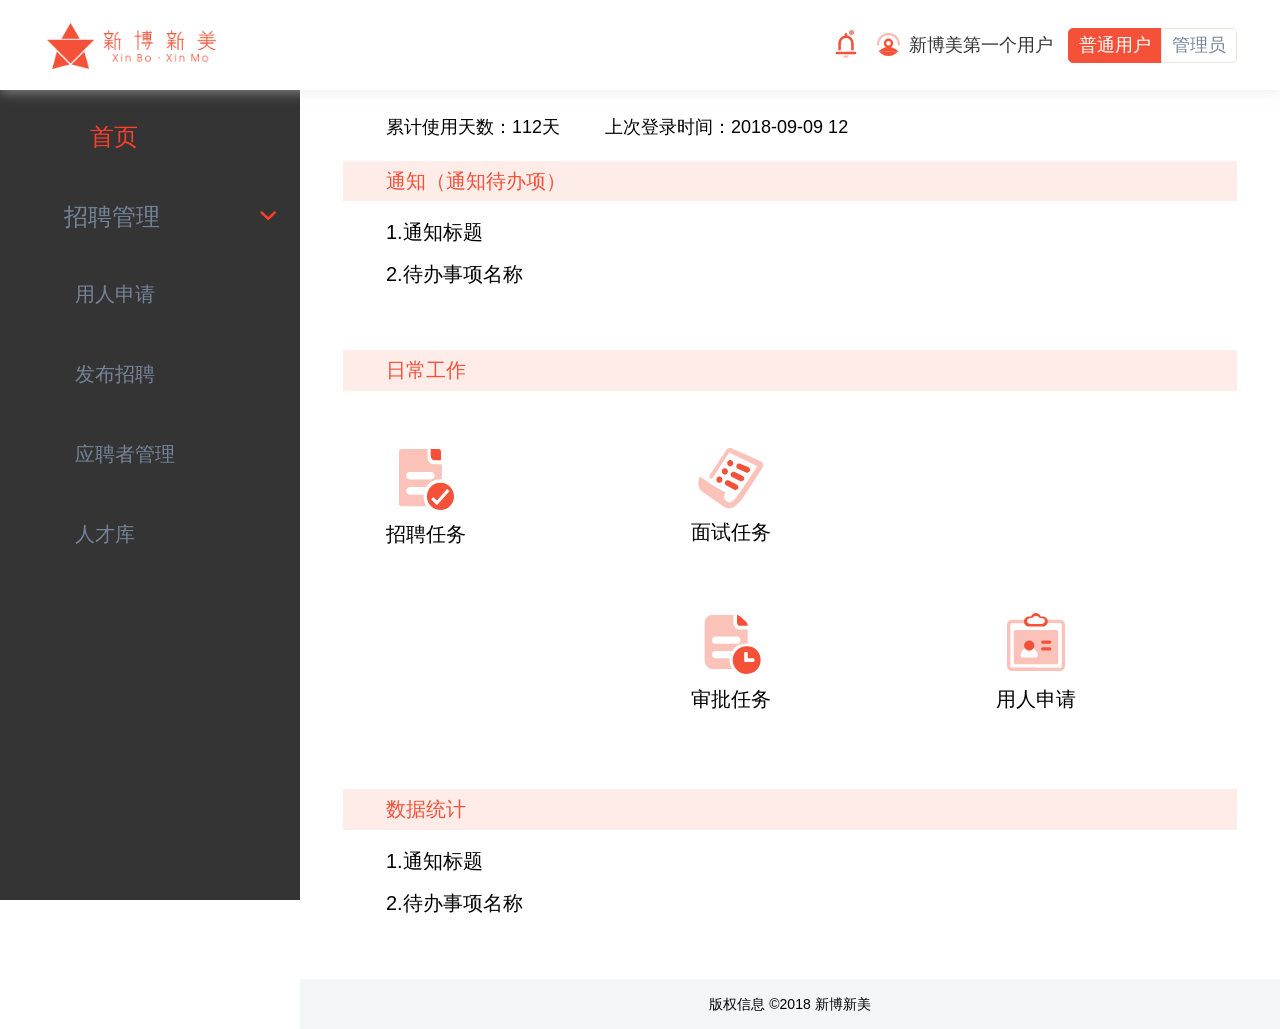
==== commit 4ab611fa: "列表页面" ====
--- a/index.html
+++ b/index.html
@@ -90,7 +90,6 @@
         <div id="content">
             <!-- Start .content-wrapper -->
             <div class="content-wrapper">
-
                 <!-- End .row -->
                 <div class="outlet">
                     <!-- Start .outlet -->
@@ -119,7 +118,7 @@
                                         </li>
                                         <li>
                                             <a href="">
-                                                <img src="assets/img/index-assignmet.svg">
+                                                <img src="assets/img/index-Interview.svg">
                                                 <p>面试任务</p>
                                             </a>
                                         </li>
@@ -131,7 +130,7 @@
                                         </li>
                                         <li>
                                             <a href="">
-                                                <img src="assets/img/index-assignment.svg">
+                                                <img src="assets/img/index-card.svg">
                                                 <p>用人申请</p>
                                             </a>
                                         </li>
--- a/assets/css/public.css
+++ b/assets/css/public.css
@@ -53,6 +53,12 @@
 .m25 {
     margin: 25px !important;
 }
+.mt5{
+    margin-top: 5px;!important;
+}
+.mt10{
+    margin-top: 10px;!important;
+}
 .mt20 {
     margin-top: 20px !important;
 }
@@ -61,6 +67,9 @@
 }
 .mt50 {
     margin-top: 50px !important;
+}
+.mr10{
+    margin-right:10px;!important;
 }
 .mr20 {
     margin-right: 20px !important;
--- a/assets/css/main.css
+++ b/assets/css/main.css
@@ -57,8 +57,69 @@
   font-size:20px;
 }
 
+.table > thead > tr > th,
+.table > tbody > tr > th,
+.table > tfoot > tr > th,
+.table > thead > tr > td,
+.table > tbody > tr > td,
+.table > tfoot > tr > td {
+  padding: 20px 10px;
+  vertical-align: middle;
+  font-size: 18px;
+  border:1px solid transparent;
+}
+.table.applylisttable > thead > tr > th{
+  padding:20px 10px;
+  border:1px solid #cccccc;
+}
+.table.applylisttable > thead > tr:first-child > th{
+  border-top:1px solid #cccccc;
+  border-bottom: 1px solid #cccccc;
+}
+.table-striped > tbody{
+
+}
+.table-striped > tbody > tr:nth-child(odd) > td,
+.table-striped > tbody > tr:nth-child(odd) > th {
+  background:rgba(255,241,239,1);
+}
+.leaderlist label{
+  font-weight: normal;
+  font-size:18px;
+}
+
+.leaderlist-search {
+  position: relative;
+}
+.leaderlist-search input {
+  border: 1px solid #cccccc;
+  background: none;
+  height: 40px;
+  padding-right: 40px;
+  padding-left:10px;
+  width: 100%;
+  border-radius: 3px;
+}
+
+.leaderlist-search button {
+  position: absolute;
+  right: 8px;
+  top: 8px;
+  border: none;
+  background: none;
+}
+.leaderlist-search button i {
+  color: #acb1b8;
+}
+.lead-list{
+  font-size:18px;
+  height: 300px;
+  overflow-y: scroll;
+}
+.lead-list label{
+  font-weight: normal;
+}
 
 
 
 
-
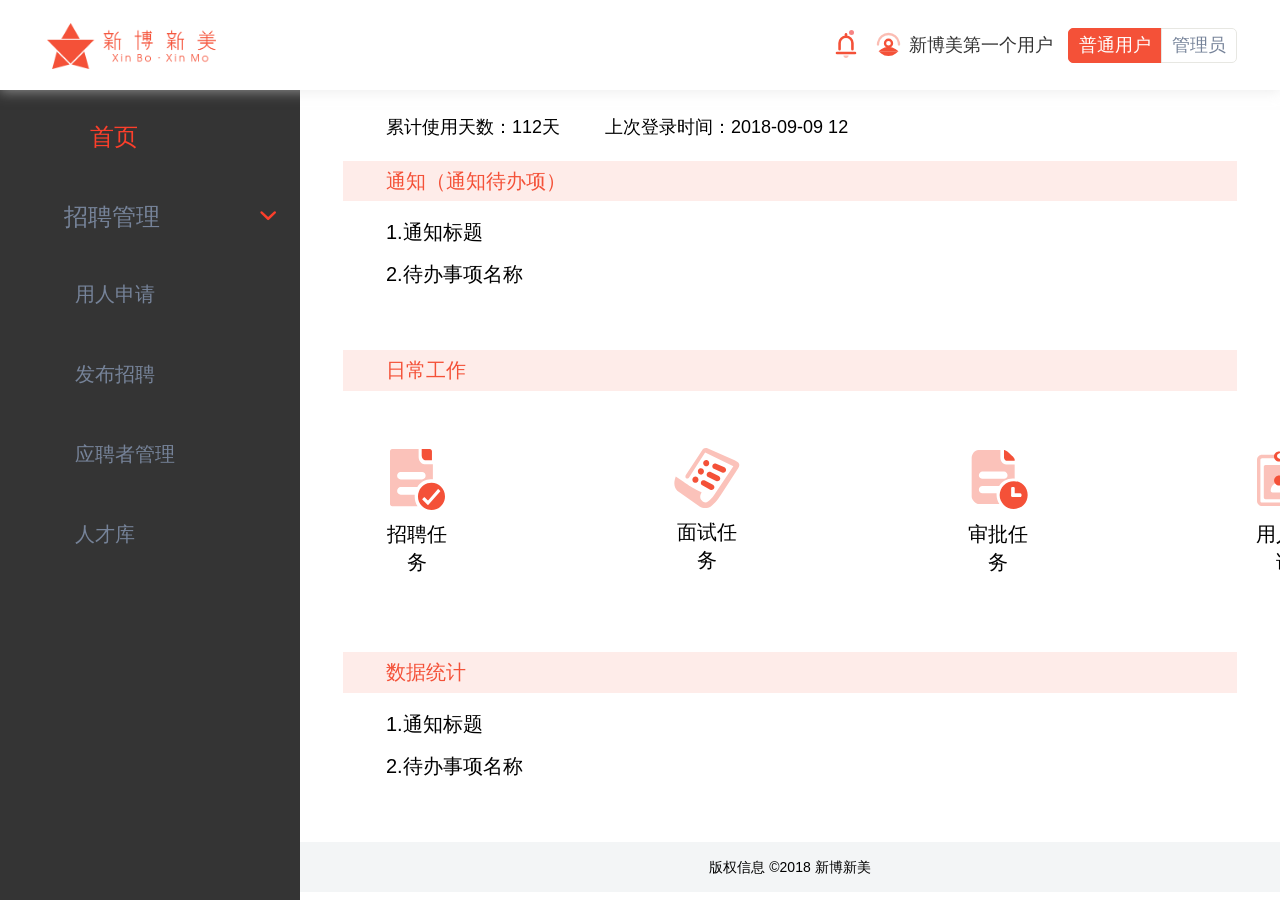
==== commit 328246b4: "发布的第一次页面" ====
--- a/index.html
+++ b/index.html
@@ -129,7 +129,7 @@
                                             </a>
                                         </li>
                                         <li>
-                                            <a href="">
+                                            <a href="apply-list.html">
                                                 <img src="assets/img/index-card.svg">
                                                 <p>用人申请</p>
                                             </a>
@@ -183,6 +183,6 @@
         <script src="assets/plugins/misc/highlight/highlight.pack.js"></script>
         <script src="assets/plugins/misc/countTo/jquery.countTo.js"></script>
         <script src="assets/js/jquery.sprFlat.js"></script>
-        <script src="assets/js/app.js"></script>
+        <script src="assets/js/base.js"></script>
     </body>
 </html>
--- a/assets/css/plugins.css
+++ b/assets/css/plugins.css
@@ -3021,7 +3021,7 @@
   background: #f3f5f6;
 }
 .sp-dd {
-  color: #75b9e6;
+  color: #F45138;
 }
 /* -----------------------------------------
    Daterange picker
@@ -3116,8 +3116,8 @@
 }
 .daterangepicker .ranges li.acitve,
 .daterangepicker .ranges li:hover {
-  background: #75b9e6;
-  border: 1px solid #75b9e6;
+  background: #F45138;
+  border: 1px solid #F45138;
   color: #ffffff;
 }
 .daterangepicker .calendar {
@@ -3158,7 +3158,7 @@
   border-bottom: 1px solid #e7e7e2;
 }
 .daterangepicker table thead tr:last-child {
-  color: #75b9e6;
+  color: #F45138;
   font-weight: normal;
 }
 .daterangepicker td,
@@ -3199,8 +3199,8 @@
 .daterangepicker th.active,
 .daterangepicker td.active:hover,
 .daterangepicker th.active:hover {
-  background-color: #75b9e6;
-  border-color: #75b9e6;
+  background-color: #F45138;
+  border-color: #F45138;
   color: #ffffff;
 }
 .daterangepicker td.active.start-date,
@@ -3285,7 +3285,7 @@
   border-bottom: 1px solid #e7e7e2;
 }
 .datetimepicker table thead tr:last-child {
-  color: #75b9e6;
+  color: #F45138;
 }
 .datetimepicker table tr td.minute:hover {
   background: #eeeeee;
@@ -3426,7 +3426,7 @@
 .datetimepicker table tr td.today:hover,
 .datetimepicker table tr td.today.disabled,
 .datetimepicker table tr td.today.disabled:hover {
-  background-color: #75b9e6;
+  background-color: #F45138;
 }
 .datetimepicker table tr td.today:hover,
 .datetimepicker table tr td.today:hover:hover,
@@ -3448,7 +3448,7 @@
 .datetimepicker table tr td.today:hover[disabled],
 .datetimepicker table tr td.today.disabled[disabled],
 .datetimepicker table tr td.today.disabled:hover[disabled] {
-  background-color: #75b9e6;
+  background-color: #F45138;
 }
 .datetimepicker table tr td.today:active,
 .datetimepicker table tr td.today:hover:active,
@@ -3458,13 +3458,13 @@
 .datetimepicker table tr td.today:hover.active,
 .datetimepicker table tr td.today.disabled.active,
 .datetimepicker table tr td.today.disabled:hover.active {
-  background-color: #75b9e6;
+  background-color: #F45138;
 }
 .datetimepicker table tr td.active,
 .datetimepicker table tr td.active:hover,
 .datetimepicker table tr td.active.disabled,
 .datetimepicker table tr td.active.disabled:hover {
-  background-color: #75b9e6;
+  background-color: #F45138;
   color: #fff;
   text-shadow: 0 -1px 0 rgba(0, 0, 0, 0.25);
 }
@@ -3488,7 +3488,7 @@
 .datetimepicker table tr td.active:hover[disabled],
 .datetimepicker table tr td.active.disabled[disabled],
 .datetimepicker table tr td.active.disabled:hover[disabled] {
-  background-color: #75b9e6;
+  background-color: #F45138;
   color: #fff;
 }
 .datetimepicker table tr td.active:active,
@@ -3499,7 +3499,7 @@
 .datetimepicker table tr td.active:hover.active,
 .datetimepicker table tr td.active.disabled.active,
 .datetimepicker table tr td.active.disabled:hover.active {
-  background-color: #75b9e6;
+  background-color: #F45138;
   color: #fff;
 }
 .datetimepicker .datetimepicker-hours table tr td span.hour_am,
@@ -3521,7 +3521,7 @@
 .datetimepicker table tr td span.active:hover,
 .datetimepicker table tr td span.active.disabled,
 .datetimepicker table tr td span.active.disabled:hover {
-  background-color: #75b9e6;
+  background-color: #F45138;
   color: #fff;
 }
 .datetimepicker table tr td span.active:hover,
@@ -3544,7 +3544,7 @@
 .datetimepicker table tr td span.active:hover[disabled],
 .datetimepicker table tr td span.active.disabled[disabled],
 .datetimepicker table tr td span.active.disabled:hover[disabled] {
-  background-color: #75b9e6;
+  background-color: #F45138;
   color: #fff;
 }
 .datetimepicker table tr td span.active:active,
@@ -3555,7 +3555,7 @@
 .datetimepicker table tr td span.active:hover.active,
 .datetimepicker table tr td span.active.disabled.active,
 .datetimepicker table tr td span.active.disabled:hover.active {
-  background-color: #75b9e6;
+  background-color: #F45138;
   color: #fff;
 }
 .datetimepicker thead tr:first-child th,
@@ -3987,7 +3987,7 @@
   user-select: none;
 }
 .select2-results .select2-highlighted {
-  background: #75b9e6;
+  background: #F45138;
   color: #fff;
 }
 .select2-results li em {
@@ -4207,7 +4207,7 @@
 ----------------------------------------- */
 .onoffswitch {
   position: relative;
-  width: 85px;
+  width: 75px;
   -webkit-user-select: none;
   -moz-user-select: none;
   -ms-user-select: none;
@@ -4225,7 +4225,7 @@
   overflow: hidden;
   cursor: pointer;
   border: 2px solid #FFFFFF;
-  border-radius: 50px;
+  border-radius: 5px;
   margin-bottom: 0;
 }
 .onoffswitch-inner {
@@ -4238,40 +4238,40 @@
 .onoffswitch-inner:after {
   float: left;
   width: 50%;
-  height: 28px;
+  height: 36px;
   padding: 0;
-  line-height: 28px;
-  font-size: 14px;
+  line-height: 36px;
+  font-size: 18px;
   color: white;
   font-family: Trebuchet, Arial, sans-serif;
-  font-weight: bold;
+  font-weight: normal;
   -moz-box-sizing: border-box;
   box-sizing: border-box;
 }
 .onoffswitch-inner:before {
-  content: "ON";
-  padding-left: 18px;
-  background-color: #f3f5f6;
-  color: #71d398;
+  content: "开";
+  padding-left: 10px;
+  background:rgba(244,81,56,1);
+  color: #ffffff;
 }
 .onoffswitch-inner:after {
-  content: "OFF";
-  padding-right: 18px;
-  background-color: #f3f5f6;
-  color: #f68484;
+  content: "关";
+  padding-right: 10px;
+  background:rgba(244,81,56,1);
+  color: #ffffff;
   text-align: right;
 }
 .onoffswitch-switch {
-  width: 30px;
-  height: 30px;
+  width: 36px;
+  height: 37px;
   margin: 0.5px;
-  background: #f68484;
+  background: #ffffff;
   border: 2px solid #FFFFFF;
-  border-radius: 50px;
+  border-radius: 5px;
   position: absolute;
   top: 0;
   bottom: 0;
-  right: 53px;
+  right: 38px;
   -webkit-transition: all 0.3s ease-in 0s;
   transition: all 0.3s ease-in 0s;
 }
@@ -4279,8 +4279,8 @@
   margin-left: 0;
 }
 .onoffswitch-checkbox:checked + .onoffswitch-label .onoffswitch-switch {
-  right: 0px;
-  background-color: #71d398;
+  right: 0;
+  background-color: #ffffff;
 }
 /* -----------------------------------------
    Form wizard
@@ -5314,7 +5314,7 @@
 }
 .slider-selection {
   position: absolute;
-  background: #75b9e6;
+  background: #F45138;
   -moz-box-sizing: border-box;
   box-sizing: border-box;
   border-radius: 0;
@@ -5663,8 +5663,8 @@
   z-index: 9;
 }
 .fc-event {
-  border: 1px solid #75b9e6;
-  background-color: #75b9e6;
+  border: 1px solid #F45138;
+  background-color: #F45138;
   color: #fff;
   font-size: .85em;
   cursor: default;
@@ -5953,7 +5953,7 @@
   /* try to mimick the look of a real event */
   margin: 10px 0;
   padding: 5px;
-  background: #75b9e6;
+  background: #F45138;
   color: #fff;
   font-size: 1em;
   cursor: pointer;
@@ -7576,7 +7576,7 @@
   width: 16px;
   height: 16px;
   border-radius: 50%;
-  border: 3px solid #75b9e6;
+  border: 3px solid #F45138;
   margin-right: 10px;
   margin-top: 2px;
   float: left;
@@ -7619,7 +7619,7 @@
   background-color: #eeeeee;
 }
 #email-sidebar #email-nav li a:hover i {
-  color: #75b9e6;
+  color: #F45138;
 }
 #email-sidebar #email-nav li.nav-header {
   display: block;
@@ -7682,7 +7682,7 @@
   padding: 7px 7px;
   background-color: transparent;
   background-image: none;
-  border: 1px solid #75b9e6;
+  border: 1px solid #F45138;
   border-radius: 4px;
   float: left;
   margin-right: 10px;
@@ -7692,7 +7692,7 @@
   width: 22px;
   height: 2px;
   border-radius: 1px;
-  background-color: #75b9e6;
+  background-color: #F45138;
   margin-bottom: 2px;
   margin-top: 2px;
 }
@@ -7792,7 +7792,7 @@
   text-transform: uppercase;
 }
 .gallery .gallery-toolbar .btn.active {
-  background-color: #75b9e6;
+  background-color: #F45138;
   color: #ffffff;
 }
 .gallery .gallery-inner .mix {
--- a/assets/css/public.css
+++ b/assets/css/public.css
@@ -27,8 +27,10 @@
 a:hover{
     color: rgba(244,81,56,1);
 }
-
 /* ------------------ Sizes --------------------*/
+.f18{
+    font-size:18px;
+}
 
 .vat {
     vertical-align: top !important;
@@ -77,12 +79,19 @@
 .mr25 {
     margin-right: 25px !important;
 }
+.mr50 {
+    margin-right: 50px !important;
+}
 .mb20 {
     margin-bottom: 20px !important;
 }
 .mb25 {
     margin-bottom: 25px !important;
 }
+.mb30{
+    margin-bottom: 30px;!important;
+}
+
 .mb50 {
     margin-bottom: 50px !important;
 }
@@ -123,7 +132,28 @@
 .pb25 {
     padding-bottom: 25px !important;
 }
-
+.w460{
+    width: 460px;
+}
+.form-group{
+    display: flex;
+}
+.m43{
+    margin-left: 43px;
+}
+.ml100{
+    margin-left: 100px;
+}
+/*------------------color---------------------*/
+.color-red{
+
+}
+.label-star{
+    display: inline-block;
+    color:rgba(244,21,33,1);
+    width: 10px;
+
+}
 /* ------------------ Typo --------------------*/
 .strong {
     font-weight: bold;
@@ -134,7 +164,6 @@
 .normal {
     font-weight: normal;
 }
-
 /* -----------------------------------------
    Header styles
 ----------------------------------------- */
@@ -222,6 +251,33 @@
     font-size:18px;
     border-radius: 5px;
 }
+
+/*组织架构后台header*/
+.group-nav{
+    float: left;
+    position: relative;
+    left:50%;
+    margin-left:-600px;
+    bottom:0;
+}
+.group-nav a{
+    display: inline-block;
+    font-size: 22px;
+    color: #999999;
+    margin:49px 45px 0 45px;
+    padding-bottom:9px;
+    border-bottom:2px solid transparent;
+}
+.group-nav a:hover{
+    text-decoration: none;
+    color: #F45138;
+    border-bottom-color:#F45138 ;
+}
+.group-nav a.active{
+    text-decoration: none;
+    color: #F45138;
+    border-bottom-color:#F45138 ;
+}
 /* -----------------------------------------
    Sidebar styles
 ----------------------------------------- */
@@ -333,6 +389,13 @@
 /* -----------------------------------------
    Content
 ----------------------------------------- */
+#content-admin{
+    margin-left: 0;
+    padding-top:90px;
+}
+.m56{
+    margin:70px 56px 0 56px;
+}
 #content {
     margin-left: 300px;
     padding-top:90px;
--- a/assets/css/main.css
+++ b/assets/css/main.css
@@ -12,6 +12,27 @@
   font-size:20px;
   color:rgba(244,81,56,1);
   background:rgba(244,81,56,0.1094);
+}
+.w160{
+  width: 160px;
+}
+.w186{
+  width:186px;!important;
+}
+.w120{
+  width: 120px;
+}
+.w100{
+  width: 100px;
+}
+.w700{
+  width: 700px;!important;
+}
+.ml160{
+  margin-left: 160px;
+}
+.ml205{
+  margin-left: 205px;
 }
 .p43{
   padding-left: 43px;
@@ -26,25 +47,67 @@
   list-style: none;
   margin:0;
   padding:0;
+  display: flex;
 }
 .worklist li{
+  display: inline-block;
+  margin-top: 57px;
+  text-align: center;
+  margin-right:225px;
+}
+
+.worklist li:nth-child(4n){
+  margin-right:0;
+}
+.worklist li a{
+  display: block;
+}
+.worklist li a:hover{
+  text-decoration: none;
+}
+.worklist li a p{
+  margin-top: 10px;
+  font-size:20px;
+  color:rgba(0,0,0,1);
+}
+
+/*admin工作台*/
+.admin-worklist{
+  list-style: none;
+  margin:0;
+  padding:0;
+}
+.admin-worklist li{
   display: inline-block;
   float: left;
   margin-top: 57px;
   text-align: center;
-  margin-right:225px;
-}
-.worklist li:nth-child(4n){
-  margin-right:0;
-}
-.worklist li a:hover{
+  margin-right:58px;
+}
+.admin-worklist li a{
+  display: block;
+}
+.admin-worklist li a:hover{
   text-decoration: none;
 }
-.worklist li a p{
+.admin-worklist li a p{
   margin-top: 10px;
   font-size:20px;
   color:rgba(0,0,0,1);
 }
+.admin-worklist li:last-child{
+  border:1px solid #F45138;
+  width: 93px;
+  height: 93px;
+}
+.admin-worklist li:last-child a i{
+  display: inline-block;
+  font-size: 60px;
+  vertical-align: middle;
+  font-weight: lighter;
+}
+
+
 .listmenu{
   max-width: 852px;
   margin:48px auto;
@@ -57,6 +120,33 @@
   font-size:20px;
 }
 
+/*批量删除*/
+.xm-allbutton a{
+  font-size: 18px;
+  width: 135px;
+
+}
+/*右侧搜索*/
+.right-search input {
+  border: 1px solid #cccccc;
+  background: none;
+  height: 40px;
+  padding-left: 40px;
+  width: 100%;
+  border-radius: 3px;
+}
+.right-search button {
+  position: absolute;
+  left: 8px;
+  top: 8px;
+  border: none;
+  background: none;
+}
+.right-search button i {
+  color: #acb1b8;
+}
+
+/*table*/
 .table > thead > tr > th,
 .table > tbody > tr > th,
 .table > tfoot > tr > th,
@@ -68,9 +158,17 @@
   font-size: 18px;
   border:1px solid transparent;
 }
+
 .table.applylisttable > thead > tr > th{
   padding:20px 10px;
-  border:1px solid #cccccc;
+  border-top:1px solid #cccccc;
+  border-bottom:1px solid #cccccc;
+}
+.table.applylisttable > thead > tr > th:first-child{
+  border-left:1px solid #cccccc;
+}
+.table.applylisttable > thead > tr > th:last-child{
+  border-right:1px solid #cccccc;
 }
 .table.applylisttable > thead > tr:first-child > th{
   border-top:1px solid #cccccc;
@@ -82,6 +180,12 @@
 .table-striped > tbody > tr:nth-child(odd) > td,
 .table-striped > tbody > tr:nth-child(odd) > th {
   background:rgba(255,241,239,1);
+}
+.w170{
+  width:170px;
+}
+.w140{
+  width:140px;
 }
 .leaderlist label{
   font-weight: normal;
@@ -119,7 +223,115 @@
 .lead-list label{
   font-weight: normal;
 }
-
-
-
-
+.modal-footer .btn{
+  font-size: 18px;
+}
+
+.right-search{
+  position: relative;
+
+
+}
+.form-horizontal.new-add .control-label{
+  text-align: left;
+  font-size: 18px;
+  font-weight: normal;
+}
+@media (min-width: 768px) {
+  .form-inline .form-control.w112 {
+    width: 112px;
+  }
+  .form-inline .form-control.w460 {
+    width: 460px;
+  }
+
+}
+
+/*上传头像*/
+.upload-logo{
+  overflow: hidden;
+  color: #FFFFFF;
+  position: relative;
+}
+.upload-logo .btn{
+  width: 120px;
+  height: 120px;
+  line-height: 100px;
+  text-align: center;
+  background: transparent;
+  display: block;
+  font-size: 18px;
+  position: absolute;
+  left:0;
+  top:0;
+  right:0;
+  bottom:0;
+  color: #333;
+}
+.upload{
+  position: relative;
+}
+.upload_pic{
+  display: block;
+  width: 100%;
+  height: 120px;
+  position: absolute;
+  left: 0;
+  top: 0;
+  opacity: 0;
+  border-radius: 5px;
+}
+#cvs{
+  width: 120px;
+  height: 120px;
+  border:1px solid rgba(221,221,221,0.8);
+  box-shadow: 0 0px 13px rgba(221,221,221,0.8);
+
+}
+.tip-text{
+  color: #cccccc;
+  position: relative;
+  bottom: 50px;
+  font-size:18px;
+  margin-left: 10px;
+}
+
+
+/*add taglist*/
+.ml38{margin-left: 38px;}
+.add-taglist{
+  display: flex;
+  flex-wrap: wrap;
+
+}
+.taginputbox{
+  margin-right: 20px;
+  position: relative;
+  margin-bottom: 20px;
+}
+.taginputbox input{
+  width: 170px;
+  display: inline-block;
+  text-align: center;
+}
+.taginputbox .im-minus{
+  position: absolute;
+  width: 20px;
+  height: 20px;
+  line-height: 20px;
+  text-align: center;
+  border-radius: 16px;
+  right:-5px;
+  top:-5px;
+  background:rgba(244,81,56,1);
+  color:#ffffff;
+  font-size:12px;
+  cursor: pointer;
+}
+.new-modalbtn{
+  padding:50px 0;
+  text-align: center;
+}
+.new-modalbtn .btn{
+  width: 160px;
+}
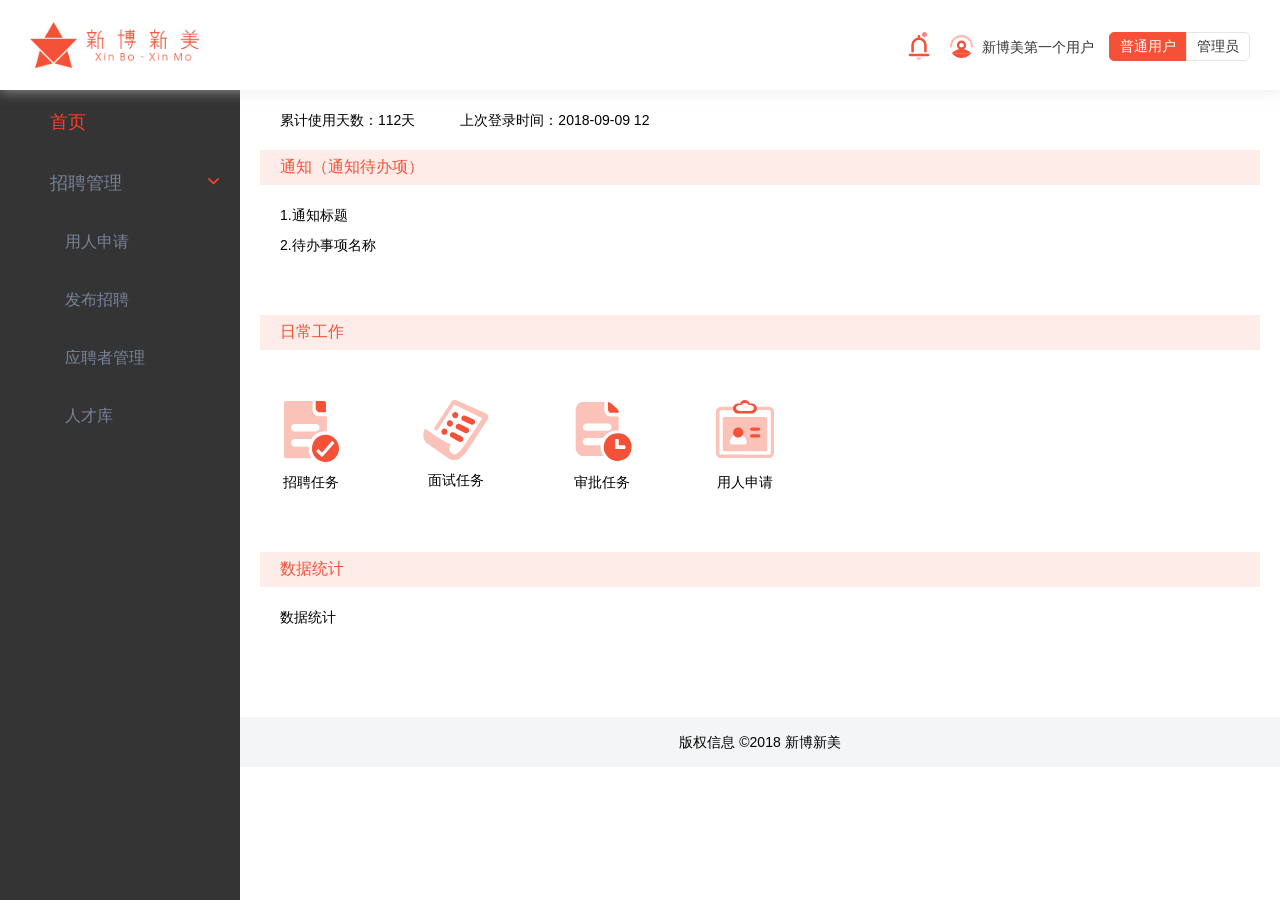
==== commit 35acf025: "屏幕放大以后的调整" ====
--- a/index.html
+++ b/index.html
@@ -22,7 +22,6 @@
         <!-- Main stylesheets (template main css file) -->
         <link href="assets/css/public.css" rel="stylesheet" />
         <link href="assets/css/main.css" rel="stylesheet" />
-
     </head>
     <body>
         <!-- Start #header -->
@@ -61,7 +60,6 @@
             <!-- Start .header-inner -->
         </div>
         <!-- End #header -->
-
         <!-- Start #sidebar -->
         <div id="sidebar" >
             <div class="sidebar-inner">
@@ -77,9 +75,6 @@
                             <li><a href="#">人才库</a></li>
                         </ul>
                     </li>
-
-
-
                 </ul>
                 <!-- End #sideNav -->
             </div>
@@ -91,64 +86,57 @@
             <!-- Start .content-wrapper -->
             <div class="content-wrapper">
                 <!-- End .row -->
-                <div class="outlet">
+                <div class="pages">
                     <!-- Start .outlet -->
                     <!-- Page start here ( usual with .row ) -->
-                    <div class="row" >
-                        <div class="col-lg-12">
-                            <div class="indextop-notice p43 pb20  mt25">
-                                <span class="mr20">累计使用天数：112天</span><span class="ml25">上次登录时间：2018-09-09 12</span>
-                            </div>
-                            <div class="xm-contbox">
-                                <div class="xm-title red-bg p43">通知（通知待办项）</div>
-                                <div class="xm-contbody p43">
-                                    <h3>1.通知标题</h3>
-                                    <h3>2.待办事项名称</h3>
-                                </div>
-                            </div>
-                            <div class="xm-contbox">
-                                <div class="xm-title red-bg p43">日常工作</div>
-                                <div class="xm-contbody p43">
-                                    <ul class="worklist clearfix">
-                                        <li>
-                                            <a href="">
-                                                <img src="assets/img/index-assignment.svg">
-                                                <p>招聘任务</p>
-                                            </a>
-                                        </li>
-                                        <li>
-                                            <a href="">
-                                                <img src="assets/img/index-Interview.svg">
-                                                <p>面试任务</p>
-                                            </a>
-                                        </li>
-                                        <li>
-                                            <a href="">
-                                                <img src="assets/img/index-approval.svg">
-                                                <p>审批任务</p>
-                                            </a>
-                                        </li>
-                                        <li>
-                                            <a href="apply-list.html">
-                                                <img src="assets/img/index-card.svg">
-                                                <p>用人申请</p>
-                                            </a>
-                                        </li>
-                                    </ul>
-                                </div>
-                            </div>
-                            <div class="xm-contbox">
-                                <div class="xm-title red-bg p43">数据统计</div>
-                                <div class="xm-contbody p43">
-                                    <h3>1.通知标题</h3>
-                                    <h3>2.待办事项名称</h3>
-                                </div>
-                            </div>
+                    <div class="indextop-notice">
+                        <span class="mr20">累计使用天数：112天</span><span class="ml25">上次登录时间：2018-09-09 12</span>
+                    </div>
+                    <div class="xm-contbox">
+                        <div class="xm-title">通知（通知待办项）</div>
+                        <div class="xm-contbody p20">
+                            <p>1.通知标题</p>
+                            <p>2.待办事项名称</p>
                         </div>
-
+                    </div>
+                    <div class="xm-contbox">
+                        <div class="xm-title">日常工作</div>
+                        <div class="xm-contbody p20">
+                            <ul class="worklist clearfix">
+                                <li>
+                                    <a href="">
+                                        <img src="assets/img/index-assignment.svg">
+                                        <p>招聘任务</p>
+                                    </a>
+                                </li>
+                                <li>
+                                    <a href="">
+                                        <img src="assets/img/index-Interview.svg">
+                                        <p>面试任务</p>
+                                    </a>
+                                </li>
+                                <li>
+                                    <a href="">
+                                        <img src="assets/img/index-approval.svg">
+                                        <p>审批任务</p>
+                                    </a>
+                                </li>
+                                <li>
+                                    <a href="apply-list.html">
+                                        <img src="assets/img/index-card.svg">
+                                        <p>用人申请</p>
+                                    </a>
+                                </li>
+                            </ul>
+                        </div>
+                    </div>
+                    <div class="xm-contbox">
+                        <div class="xm-title">数据统计</div>
+                        <div class="xm-contbody p20">
+                            <p>数据统计</p>
+                        </div>
                     </div>
                     <!-- Page End here -->
-
                 </div>
                 <!-- End .outlet -->
                 <!--start footer-->
@@ -184,5 +172,6 @@
         <script src="assets/plugins/misc/countTo/jquery.countTo.js"></script>
         <script src="assets/js/jquery.sprFlat.js"></script>
         <script src="assets/js/base.js"></script>
+
     </body>
 </html>
--- a/assets/css/plugins.css
+++ b/assets/css/plugins.css
@@ -4241,7 +4241,7 @@
   height: 36px;
   padding: 0;
   line-height: 36px;
-  font-size: 18px;
+  font-size: 14px;
   color: white;
   font-family: Trebuchet, Arial, sans-serif;
   font-weight: normal;
@@ -4262,16 +4262,15 @@
   text-align: right;
 }
 .onoffswitch-switch {
-  width: 36px;
-  height: 37px;
-  margin: 0.5px;
+  width: 34px;
+  height: 34px;
+  margin: -2px;
   background: #ffffff;
-  border: 2px solid #FFFFFF;
   border-radius: 5px;
   position: absolute;
-  top: 0;
+  top: 5px;
   bottom: 0;
-  right: 38px;
+  right: 40px;
   -webkit-transition: all 0.3s ease-in 0s;
   transition: all 0.3s ease-in 0s;
 }
@@ -4279,7 +4278,7 @@
   margin-left: 0;
 }
 .onoffswitch-checkbox:checked + .onoffswitch-label .onoffswitch-switch {
-  right: 0;
+  right: 5px;
   background-color: #ffffff;
 }
 /* -----------------------------------------
--- a/assets/css/public.css
+++ b/assets/css/public.css
@@ -1,3 +1,7 @@
+html{
+    font-family: Helvetica Neue,PingFang SC,Hiragino Sans GB,Microsoft YaHei,WenQuanYi Micro Hei,sans-serif,sans-serif,fantasy,cursive;
+    font-size: 62.5%;
+}
 body {
     overflow-x: hidden;
     min-height: 100%;
@@ -8,7 +12,7 @@
     -webkit-transition: -webkit-transform 0.4s ease !important;
     transition: transform 0.4s ease !important;
     position: relative;
-    font-family: Helvetica Neue,PingFang SC,Hiragino Sans GB,Microsoft YaHei,WenQuanYi Micro Hei,sans-serif,sans-serif,fantasy,cursive;
+    font-size: 14px;
 }
 body.stop-scrolling {
     height: 100%;
@@ -29,26 +33,10 @@
 }
 /* ------------------ Sizes --------------------*/
 .f18{
-    font-size:18px;
-}
+    font-size:1.8rem;
+}
+/* ------------------ Margins --------------------*/
 
-.vat {
-    vertical-align: top !important;
-}
-.vam {
-    vertical-align: middle !important;
-}
-.vab {
-    vertical-align: bottom !important;
-}
-/* ------------------ Margins --------------------*/
-.row.no-padding {
-    margin-left: 0;
-    margin-right: 0;
-}
-.row.no-padding [class^="col-"] {
-    padding: 0;
-}
 .m20 {
     margin: 20px !important;
 }
@@ -144,23 +132,17 @@
 .ml100{
     margin-left: 100px;
 }
+.d-flex{
+    display: flex;
+    flex-wrap: wrap;
+}
 /*------------------color---------------------*/
-.color-red{
-
-}
 .label-star{
     display: inline-block;
     color:rgba(244,21,33,1);
     width: 10px;
-
 }
 /* ------------------ Typo --------------------*/
-.strong {
-    font-weight: bold;
-}
-.uppercase {
-    text-transform: uppercase;
-}
 .normal {
     font-weight: normal;
 }
@@ -191,13 +173,16 @@
 /*logo*/
 #header .navbar .navbar-logo {
     display: inline-block;
-    padding-top:23px;
+    margin-top:22px;
+    margin-left:30px;
+}
+#header .navbar .navbar-logo img{
     width: 169px;
-    margin-left:47px;
+    height: 46px;
 }
 .top-nav{
-    margin-top: 20px;
-    margin-right:43px;
+    margin-top: 22px;
+    margin-right:30px;
 }
 #header .navbar .nav li{
     margin-left: 10px;
@@ -214,7 +199,7 @@
     -webkit-transition-duration: 0.4s;
     transition-duration: 0.4s;
     overflow-x: hidden;
-    font-size: 18px;
+    font-size: 14px;
     text-align: center;
     outline: none;
 }
@@ -243,29 +228,28 @@
     height: 5px;
 }
 .btn-account{
-    margin-top: 8px;
+    margin-top: 10px;
     margin-left: 5px;
 }
 .btn-account .btn-sm{
     padding:3px 10px;
-    font-size:18px;
-    border-radius: 5px;
-}
-
+    font-size:14px;
+    border-radius:5px;
+}
 /*组织架构后台header*/
 .group-nav{
     float: left;
     position: relative;
     left:50%;
-    margin-left:-600px;
+    margin-left:-480px;
     bottom:0;
 }
 .group-nav a{
     display: inline-block;
-    font-size: 22px;
-    color: #999999;
-    margin:49px 45px 0 45px;
-    padding-bottom:9px;
+    font-size: 16px;
+    color: #666666;
+    margin:50px 15px 0 15px;
+    padding:0 10px 15px 10px;
     border-bottom:2px solid transparent;
 }
 .group-nav a:hover{
@@ -282,7 +266,7 @@
    Sidebar styles
 ----------------------------------------- */
 #sidebar {
-    width: 300px;
+    width: 240px;
     height: auto;
     position: absolute;
     left: 0;
@@ -299,7 +283,7 @@
     top: 0;
     left: 0;
     bottom: 0;
-    width: 300px;
+    width: 240px;
     background:rgba(52,52,52,1);
     z-index: -1;
 }
@@ -314,24 +298,22 @@
     margin-top: 0;
 }
 #sidebar #sideNav li:first-child a{
-    padding: 30px 15px 30px 90px;
-}
-
+    padding: 20px 15px 15px 50px  ;
+}
 #sidebar #sideNav li a {
-    font-size: 24px;
-    padding: 30px 15px 30px 64px;
+    font-size: 18px;
+    padding: 20px 15px 15px 50px;
     position: relative;
     color: #768399;
-    height: 80px;
     border-radius: 0;
-    background:rgba(52,52,52,1);
+    background:#343434;
     -webkit-transition: background;
     transition: background;
     -webkit-transition-duration: 0.4s;
     transition-duration: 0.4s;
 }
 #sidebar #sideNav li a i {
-    font-size: 34px;
+    font-size: 24px;
     margin-right: 15px;
     float: left;
     color: #ffffff;
@@ -347,9 +329,6 @@
     margin-right: 0;
     margin-left: 5px;
 }
-#sidebar #sideNav li a i.s16 {
-    right: 17px;
-}
 #sidebar #sideNav li a .notification {
     display: none;
 }
@@ -362,7 +341,7 @@
     text-shadow: none;
 }
 #sidebar #sideNav li a.expand {
-    background:rgba(52,52,52,1);
+    background:#343434
 }
 #sidebar #sideNav li a.expand i {
     color: #fc3f2b;
@@ -371,19 +350,19 @@
     display: none;
 }
 #sidebar #sideNav li .sub a {
-    font-size: 20px;
-    background:rgba(52,52,52,1);
-    padding-left:75px;
-    border-right: 6px solid transparent;
+    font-size: 16px;
+    background:#343434;
+    padding-left:65px;
+    border-right: 3px solid transparent;
 }
 #sidebar #sideNav li .sub a.active {
-    background:rgba(77,77,77,1);
+    background:#4D4D4D;
     font-weight: normal;
-    border-right:6px solid  rgba(244,81,56,1);
+    border-right:3px solid  rgba(244,81,56,1);
 }
 #sidebar #sideNav li .sub a:hover {
-    background:rgba(77,77,77,1);
-    border-right:6px solid  rgba(244,81,56,1);
+    background:#4D4D4D;
+    border-right:3px solid  rgba(244,81,56,1);
 }
 
 /* -----------------------------------------
@@ -393,92 +372,49 @@
     margin-left: 0;
     padding-top:90px;
 }
-.m56{
-    margin:70px 56px 0 56px;
-}
 #content {
-    margin-left: 300px;
-    padding-top:90px;
+    margin-left: 240px;
+    padding-top: 90px;
 }
 #content.sidebar-page {
-    margin-left: 300px;
-}
-#content.full-page {
-    margin-left: 0;
-}
-#content.offCanvas {
-    width: 100%;
-    margin-left: 300px;
-}
-#content.overLap {
-    margin-left: 0;
-}
+    margin-left: 240px;
+}
+
 #content .content-wrapper {
     height: auto;
     float: left;
     width: 100%;
     position: relative;
 }
-#content .content-wrapper .outlet {
-    position: relative;
-    padding: 0 43px;
-}
-#content .content-wrapper .heading:before,
-#content .content-wrapper .heading:after {
-    content: " ";
-    display: table;
-}
-#content .content-wrapper .heading:after {
-    clear: both;
-}
-#content .content-wrapper .heading h1.page-header {
-    font-size: 24px;
-    border-bottom: none;
-    padding: 0;
-    background: #ffffff;
-    font-weight: 300;
-    width: auto;
-}
-#content .content-wrapper .heading h1.page-header i {
-    font-size: 42px;
-    opacity: 0.1;
-    filter: alpha(opacity=10);
-    margin-right: 10px;
-    float: none;
-}
-#content .content-wrapper .heading h1.page-header [class*="icomoon-"] {
-    margin-top: -4px;
-}
-
+#content .content-wrapper .pages {
+    position: relative;
+    padding: 0 20px 30px 20px;
+}
+.working-pages{
+    margin: 30px 20px;
+}
 /*页面面包屑导航*/
 #content .content-wrapper .heading .breadcrumb {
     line-height: 20px;
     background: #fff;
-    padding: 20px 43px;
+    padding: 20px;
     margin-bottom: 0;
 }
 #content .content-wrapper .heading .breadcrumb i {
     color: #acb1b8;
-    font-size: 26px;
+    font-size: 18px;
     padding: 0 5px;
     margin-top: -3px;
 }
-
 #content .content-wrapper .heading .breadcrumb > li {
     display: inline-block;
-    font-size:22px;
-}
-#content .content-wrapper .heading .breadcrumb > li:nth-child(2){
-    font-size: 20px
-}
-#content .content-wrapper .heading .breadcrumb > li:nth-child(3){
-    font-size: 18px
+    font-size:16px;
+    color: #999999;
 }
 #content .content-wrapper .heading .breadcrumb > li + li:before {
     content: "";
     display: none;
 }
-
 /*footer*/
 .footer{
     position: inherit;
--- a/assets/css/main.css
+++ b/assets/css/main.css
@@ -1,63 +1,37 @@
 
 /*index*/
-
 .indextop-notice{
-  font-size: 18px;
+  font-size: 14px;
+  padding:20px;
 }
 .xm-contbox{
-  margin-bottom: 65px;
+  margin-bottom: 30px;
 }
 .xm-title{
-  padding:6px 0;
-  font-size:20px;
+  font-size: 16px;
+  padding:6px 20px;
   color:rgba(244,81,56,1);
   background:rgba(244,81,56,0.1094);
 }
-.w160{
-  width: 160px;
-}
-.w186{
-  width:186px;!important;
-}
-.w120{
-  width: 120px;
-}
-.w100{
-  width: 100px;
-}
-.w700{
-  width: 700px;!important;
-}
-.ml160{
-  margin-left: 160px;
-}
-.ml205{
-  margin-left: 205px;
-}
-.p43{
-  padding-left: 43px;
-  padding-right:43px;
-}
-.xm-contbody h3{
-  font-size:20px;
-  font-weight: normal;
-  margin-bottom: 0;
+.xm-contbody {
+  font-weight: normal;
+}
+.p20{
+  padding-left: 20px;
+  padding-right:20px;
 }
 .worklist{
   list-style: none;
   margin:0;
   padding:0;
   display: flex;
+  flex-wrap: wrap;
 }
 .worklist li{
   display: inline-block;
-  margin-top: 57px;
-  text-align: center;
-  margin-right:225px;
-}
-
-.worklist li:nth-child(4n){
-  margin-right:0;
+  text-align: center;
+  margin-right: 80px;
+  margin-top: 30px;
 }
 .worklist li a{
   display: block;
@@ -67,7 +41,6 @@
 }
 .worklist li a p{
   margin-top: 10px;
-  font-size:20px;
   color:rgba(0,0,0,1);
 }
 
@@ -80,9 +53,9 @@
 .admin-worklist li{
   display: inline-block;
   float: left;
-  margin-top: 57px;
-  text-align: center;
-  margin-right:58px;
+  margin-top: 30px;
+  text-align: center;
+  margin-right:80px;
 }
 .admin-worklist li a{
   display: block;
@@ -92,77 +65,46 @@
 }
 .admin-worklist li a p{
   margin-top: 10px;
-  font-size:20px;
   color:rgba(0,0,0,1);
 }
 .admin-worklist li:last-child{
   border:1px solid #F45138;
-  width: 93px;
-  height: 93px;
-}
-.admin-worklist li:last-child a i{
-  display: inline-block;
-  font-size: 60px;
-  vertical-align: middle;
-  font-weight: lighter;
-}
-
-
+  width: 84px;
+  height: 84px;
+}
+.admin-worklist li:last-child a img{
+  width: 100%;
+}
+/*admin工作台 end*/
+
+
+/*用人申请topmenu*/
 .listmenu{
   max-width: 852px;
-  margin:48px auto;
+  margin:30px auto;
   left:50%;
   margin-left: -426px;
-
 }
 .listmenu button{
-  width: 142px;
-  font-size:20px;
-}
-
-/*批量删除*/
-.xm-allbutton a{
-  font-size: 18px;
-  width: 135px;
-
-}
-/*右侧搜索*/
-.right-search input {
-  border: 1px solid #cccccc;
-  background: none;
-  height: 40px;
-  padding-left: 40px;
-  width: 100%;
-  border-radius: 3px;
-}
-.right-search button {
-  position: absolute;
-  left: 8px;
-  top: 8px;
-  border: none;
-  background: none;
-}
-.right-search button i {
-  color: #acb1b8;
-}
-
-/*table*/
+  width: 120px;
+}
+
+/*table 列表*/
 .table > thead > tr > th,
 .table > tbody > tr > th,
 .table > tfoot > tr > th,
 .table > thead > tr > td,
 .table > tbody > tr > td,
 .table > tfoot > tr > td {
-  padding: 20px 10px;
+  padding: 20px 5px;
   vertical-align: middle;
-  font-size: 18px;
   border:1px solid transparent;
 }
-
 .table.applylisttable > thead > tr > th{
-  padding:20px 10px;
+  padding:15px 5px;
   border-top:1px solid #cccccc;
   border-bottom:1px solid #cccccc;
+  font-weight: normal;
 }
 .table.applylisttable > thead > tr > th:first-child{
   border-left:1px solid #cccccc;
@@ -174,22 +116,66 @@
   border-top:1px solid #cccccc;
   border-bottom: 1px solid #cccccc;
 }
-.table-striped > tbody{
-
-}
 .table-striped > tbody > tr:nth-child(odd) > td,
 .table-striped > tbody > tr:nth-child(odd) > th {
   background:rgba(255,241,239,1);
 }
-.w170{
-  width:170px;
-}
-.w140{
-  width:140px;
-}
+.operation-2{
+  width: 100px;
+}
+.operation-3{
+  width: 133px;
+
+}
+.operation-3 a{
+  margin-right: 10px;
+}
+.operation-3:nth-child(3n){
+  margin-right: 0;
+}
+
+
+/*分页*/
+.paging{
+  display: flex;
+  flex-wrap: nowrap;
+  justify-content: space-between;
+}
+
+/*-------用人申请--------*/
+.form-apply label.control-label{
+  display: inline-block;
+  width: 120px;
+  font-weight: normal;
+  text-align: left;
+  line-height: 32px;
+}
+.form-apply .form-control{
+  width: 160px;
+  margin-right: 15px;
+}
+.form-apply textarea.form-control{
+  width: 500px;
+}
+.form-apply .form-btn{
+  margin-left: 120px;
+  margin-top: 30px;
+  margin-bottom: 50px;
+
+}
+.form-apply .form-btn .btn{
+  width: 120px;
+  margin-right: 30px;
+}
+.mt3{
+  margin-top: 3px;
+}
+/*-------用人申请 end--------*/
+
+
 .leaderlist label{
   font-weight: normal;
-  font-size:18px;
+  font-size:14px;
 }
 
 .leaderlist-search {
@@ -216,7 +202,7 @@
   color: #acb1b8;
 }
 .lead-list{
-  font-size:18px;
+  font-size:14px;
   height: 300px;
   overflow-y: scroll;
 }
@@ -224,26 +210,88 @@
   font-weight: normal;
 }
 .modal-footer .btn{
-  font-size: 18px;
-}
-
+  font-size: 14px;
+}
+
+
+
+/*-------基础设置--------*/
+.form-recruit label.control-label{
+  display: inline-block;
+  width: 150px;
+  font-weight: normal;
+  text-align: left;
+  line-height: 32px;
+}
+.form-recruit .form-control{
+  width: 400px;
+}
+.form-recruit .form-btn{
+  margin-left: 150px;
+  margin-top: 30px;
+  margin-bottom: 50px;
+
+}
+.form-recruit .form-btn .btn{
+  width: 120px;
+  margin-right: 30px;
+}
+
+/*-------基础设置 end--------*/
+
+/*招聘列表*/
+
+.list-topform{
+  display: flex;
+  flex-wrap: wrap;
+  margin-bottom: 30px;
+}
+.list-topform .w160{
+  width: 160px;
+  margin-bottom: 15px;
+  margin-right: 20px;
+}
+.form-fx{
+  margin-top: 5px;
+}
+.top-btngroup{
+  padding-bottom: 20px;
+}
+
+/*批量删除*/
+.xm-allbutton a{
+  width: 120px;
+}
+/*右侧搜索*/
 .right-search{
   position: relative;
-
-
-}
-.form-horizontal.new-add .control-label{
-  text-align: left;
-  font-size: 18px;
-  font-weight: normal;
-}
+}
+.right-search input {
+  border: 1px solid #cccccc;
+  background: none;
+  height: 42px;
+  padding-left: 40px;
+  width: 100%;
+  border-radius: 5px;
+}
+.right-search button {
+  position: absolute;
+  left: 8px;
+  top: 9px;
+  border: none;
+  background: none;
+}
+.right-search button i {
+  color: #acb1b8;
+}
+
+/*招聘列表end*/
+
 @media (min-width: 768px) {
   .form-inline .form-control.w112 {
     width: 112px;
   }
-  .form-inline .form-control.w460 {
-    width: 460px;
-  }
+
 
 }
 
@@ -260,7 +308,7 @@
   text-align: center;
   background: transparent;
   display: block;
-  font-size: 18px;
+  font-size: 14px;
   position: absolute;
   left:0;
   top:0;
@@ -292,7 +340,7 @@
   color: #cccccc;
   position: relative;
   bottom: 50px;
-  font-size:18px;
+  font-size:14px;
   margin-left: 10px;
 }
 
@@ -335,3 +383,23 @@
 .new-modalbtn .btn{
   width: 160px;
 }
+
+
+.w186{
+  width:186px;!important;
+}
+.w120{
+  width: 120px;
+}
+.w100{
+  width: 100px;
+}
+.w700{
+  width: 700px;!important;
+}
+.ml160{
+  margin-left: 160px;
+}
+.ml205{
+  margin-left: 205px;
+}
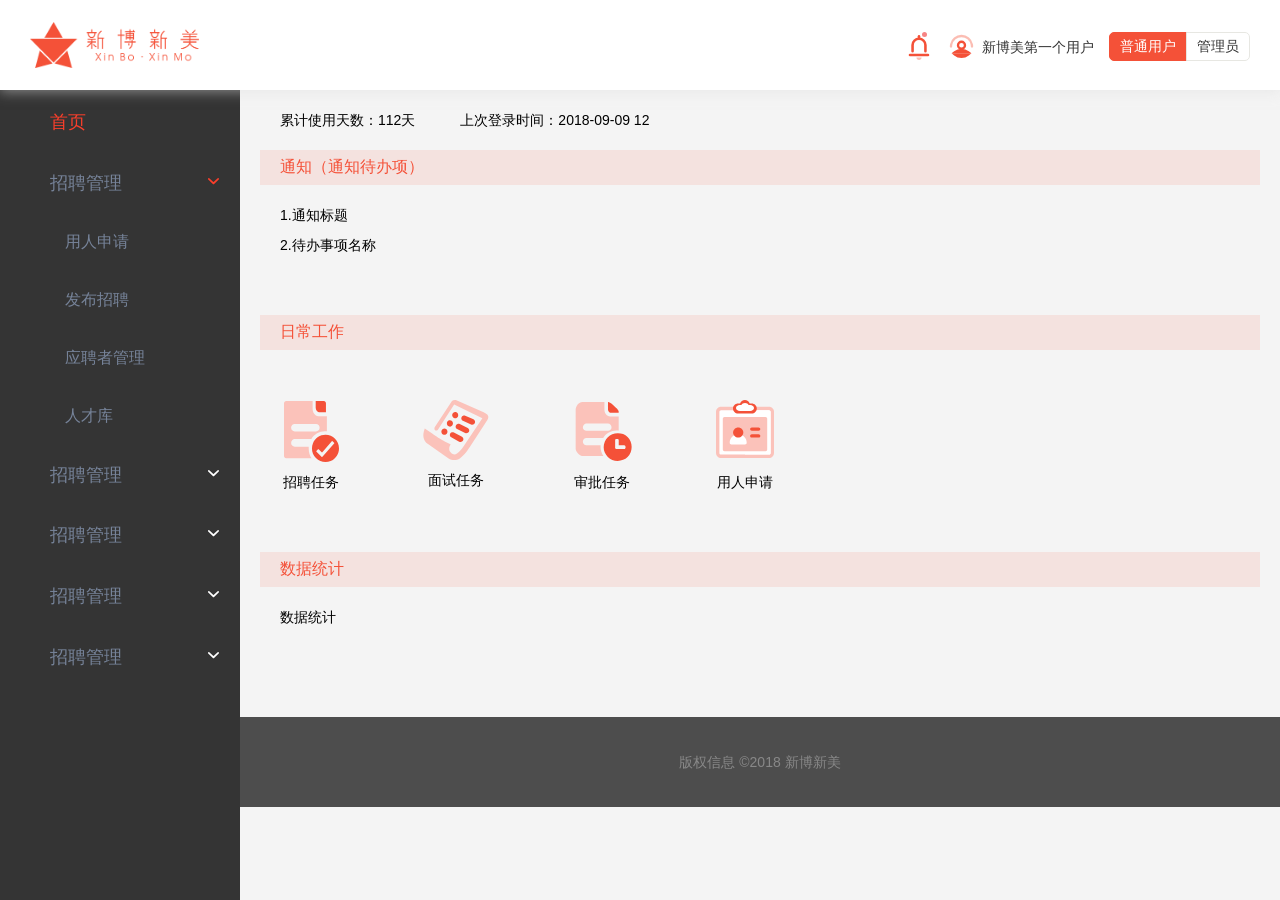
==== commit 073afa0b: "no message" ====
--- a/index.html
+++ b/index.html
@@ -14,9 +14,10 @@
         <!-- Icons -->
         <link href="assets/css/icons.css" rel="stylesheet" />
         <!-- Fav and touch icons -->
-        <link rel="icon" href="assets/img/ico/favicon.ico" type="image/png">
+        <link rel="icon" href="assets/img/favicon.ico" type="image/png">
         <!-- Bootstrap stylesheets (included template modifications) -->
         <link href="assets/css/bootstrap.css" rel="stylesheet" />
+        <link href="assets/css/xbxm-theme/jquery.ui.all.css" rel="stylesheet" />
         <!-- Plugins stylesheets (all plugin custom css) -->
         <link href="assets/css/plugins.css" rel="stylesheet" />
         <!-- Main stylesheets (template main css file) -->
@@ -49,8 +50,8 @@
                             </li>
                             <li>
                                 <div class="btn-group btn-account">
-                                    <button class="btn btn-primary btn-sm">普通用户</button>
-                                    <button class="btn btn-default btn-sm">管理员</button>
+                                    <button class="btn btn-primary btn-sm" onClick="location.href='index.html'">普通用户</button>
+                                    <button class="btn btn-default btn-sm" onClick="location.href='working.html'">管理员</button>
                                 </div>
                             </li>
                         </ul>
@@ -75,6 +76,42 @@
                             <li><a href="#">人才库</a></li>
                         </ul>
                     </li>
+                    <li>
+                        <a href="#" >招聘管理</a>
+                        <ul class="nav sub" >
+                            <li><a href="apply-list.html" >用人申请</a></li>
+                            <li><a href="#">发布招聘</a></li>
+                            <li><a href="#">应聘者管理</a></li>
+                            <li><a href="#">人才库</a></li>
+                        </ul>
+                    </li>
+                    <li>
+                        <a href="#" >招聘管理</a>
+                        <ul class="nav sub" >
+                            <li><a href="apply-list.html" >用人申请</a></li>
+                            <li><a href="#">发布招聘</a></li>
+                            <li><a href="#">应聘者管理</a></li>
+                            <li><a href="#">人才库</a></li>
+                        </ul>
+                    </li>
+                    <li>
+                        <a href="#" >招聘管理</a>
+                        <ul class="nav sub" >
+                            <li><a href="apply-list.html" >用人申请</a></li>
+                            <li><a href="#">发布招聘</a></li>
+                            <li><a href="#">应聘者管理</a></li>
+                            <li><a href="#">人才库</a></li>
+                        </ul>
+                    </li>
+                    <li>
+                        <a href="#" >招聘管理</a>
+                        <ul class="nav sub" >
+                            <li><a href="apply-list.html" >用人申请</a></li>
+                            <li><a href="#">发布招聘</a></li>
+                            <li><a href="#">应聘者管理</a></li>
+                            <li><a href="#">人才库</a></li>
+                        </ul>
+                    </li>
                 </ul>
                 <!-- End #sideNav -->
             </div>
@@ -147,30 +184,26 @@
                         </div>
                     </div>
                 </footer>
+
                 <!--end footer-->
             </div>
             <!-- End .content-wrapper -->
             <div class="clearfix"></div>
         </div>
+
         <!-- End #content -->
-       
         <!-- Important javascript libs(put in all pages) -->
         <script src="assets/js/jquery-1.8.3.min.js"></script>
         <script src="assets/js/jquery-ui.js"></script>
-        <![endif]-->
         <!-- Bootstrap plugins -->
-        <script src="assets/js/bootstrap/bootstrap.js"></script>
         <!-- Handle responsive view functions -->
         <script src="assets/js/jRespond.min.js"></script>
         <!-- Custom scroll for sidebars,tables and etc. -->
         <script src="assets/plugins/core/slimscroll/jquery.slimscroll.min.js"></script>
-        <script src="assets/plugins/core/slimscroll/jquery.slimscroll.horizontal.min.js"></script>
-
         <!-- Other plugins ( load only nessesary plugins for every page) -->
         <script src="assets/plugins/forms/icheck/jquery.icheck.js"></script>
-        <script src="assets/plugins/misc/highlight/highlight.pack.js"></script>
         <script src="assets/plugins/misc/countTo/jquery.countTo.js"></script>
-        <script src="assets/js/jquery.sprFlat.js"></script>
+        <script src="assets/js/jquery-xbxm.js"></script>
         <script src="assets/js/base.js"></script>
 
     </body>
--- a/assets/css/public.css
+++ b/assets/css/public.css
@@ -5,7 +5,7 @@
 body {
     overflow-x: hidden;
     min-height: 100%;
-    background: #ffffff;
+    background: #f4f4f4;
     color: #000000;
     -webkit-font-smoothing: antialiased;
     font-weight: 400;
@@ -420,8 +420,11 @@
     position: inherit;
     bottom: 0;
     text-align: center;
-    padding:15px;
-    background: #f3f5f6;
+    background: #4d4d4d;
     width: 100%;
+    color: #888888;
+    height: 90px;
+    line-height: 90px;
+    font-size: 14px;
 }
 
